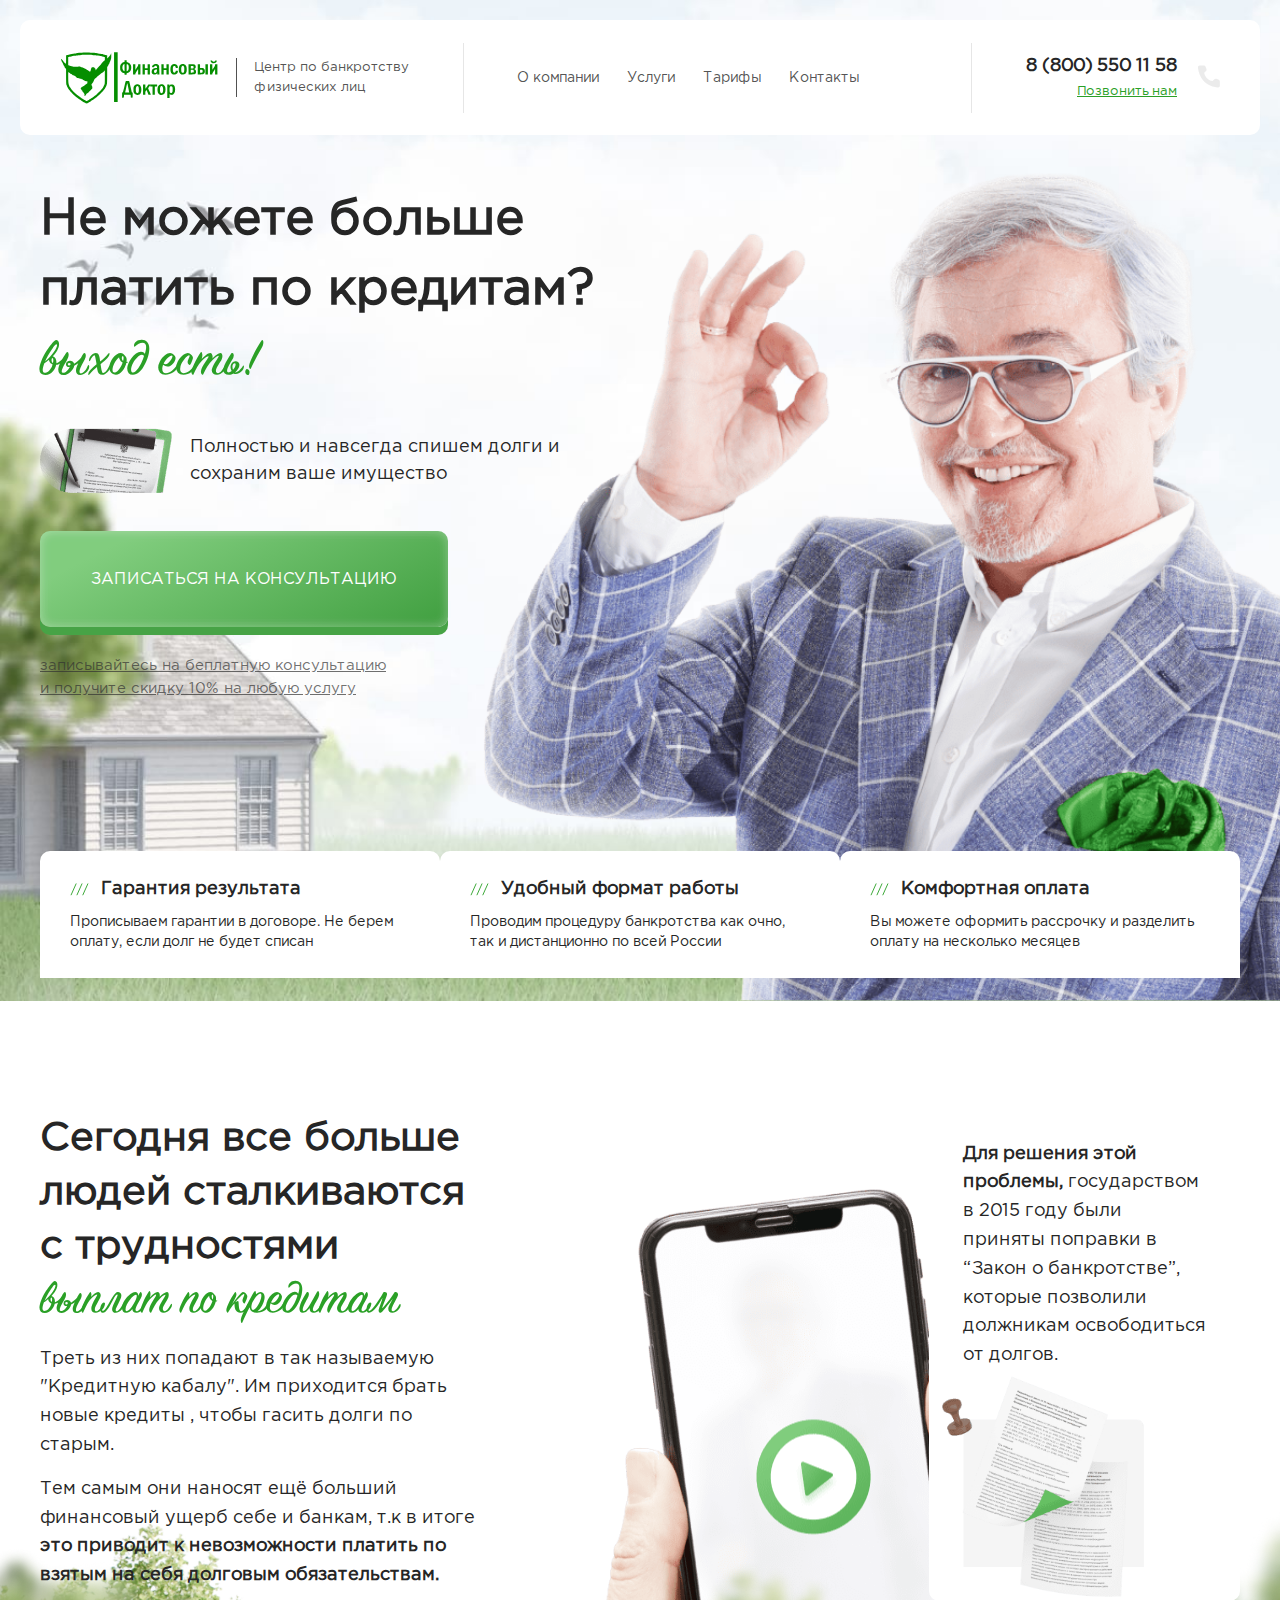
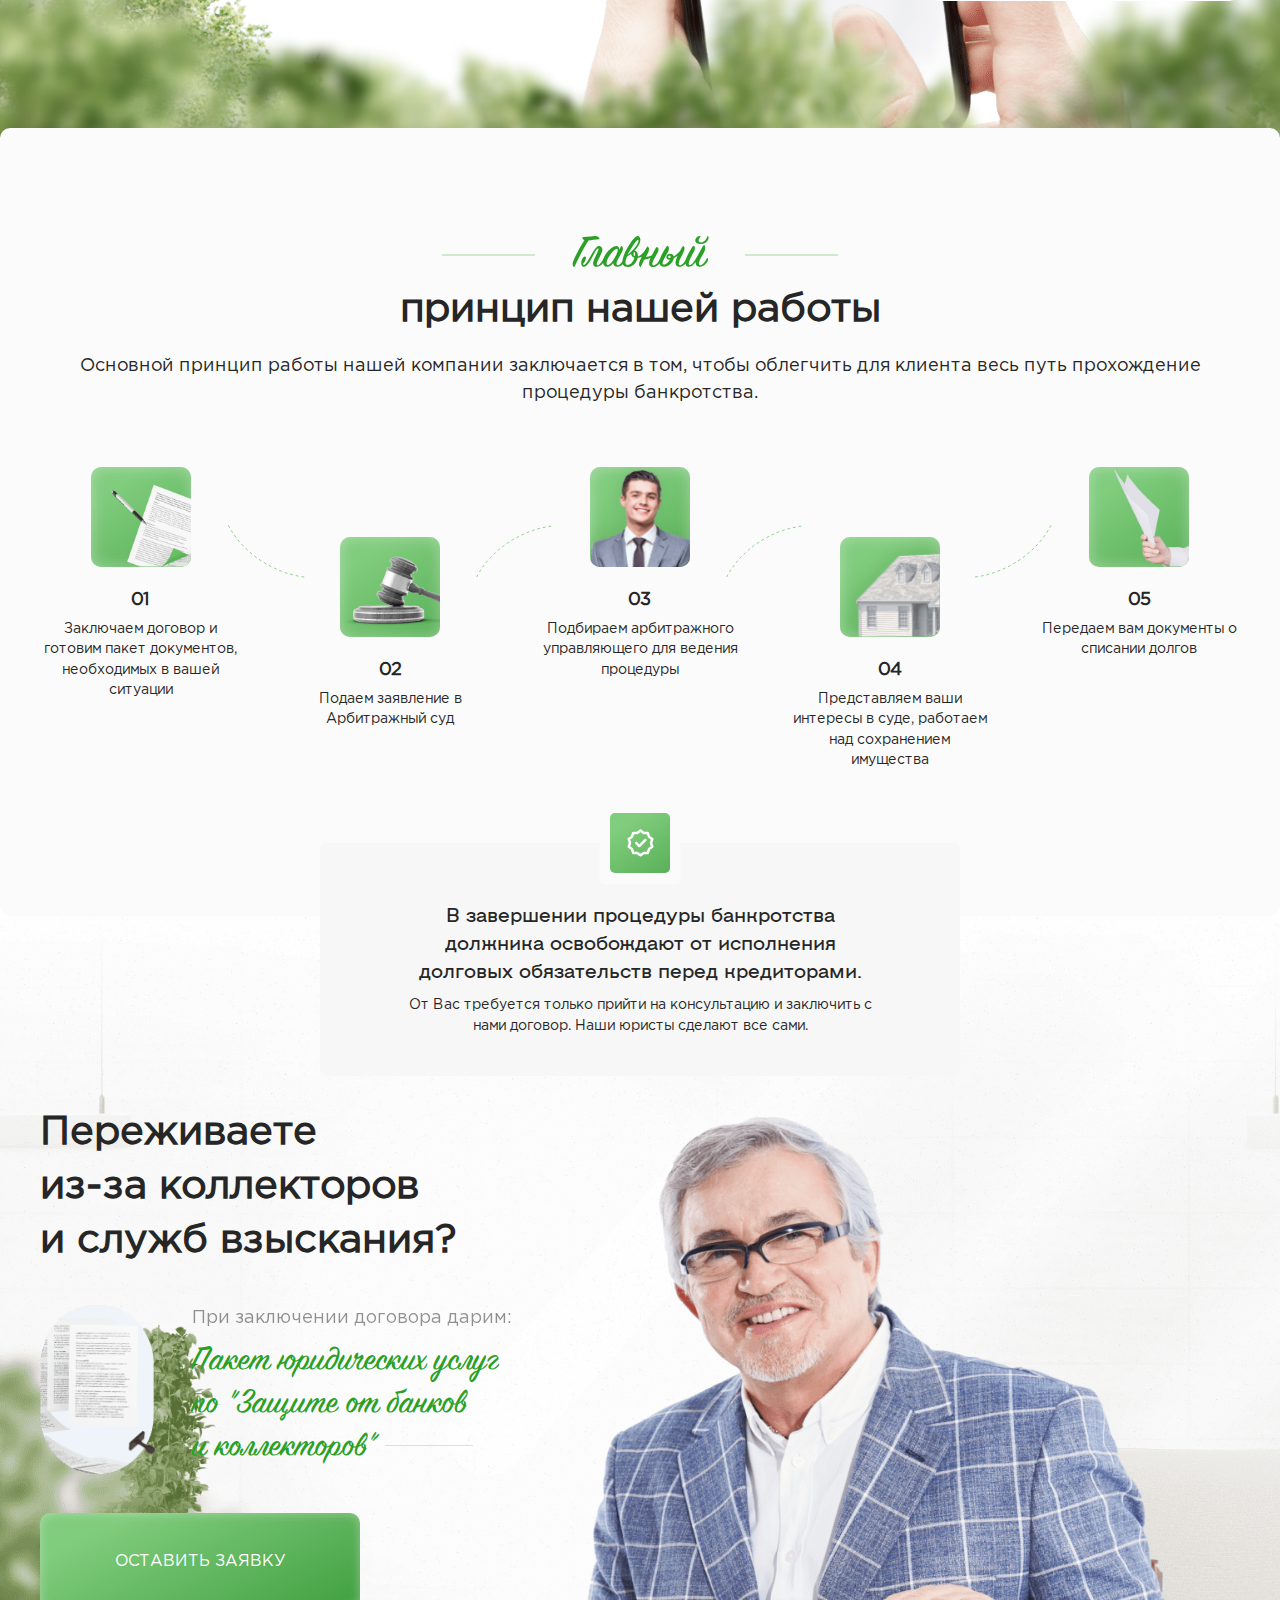
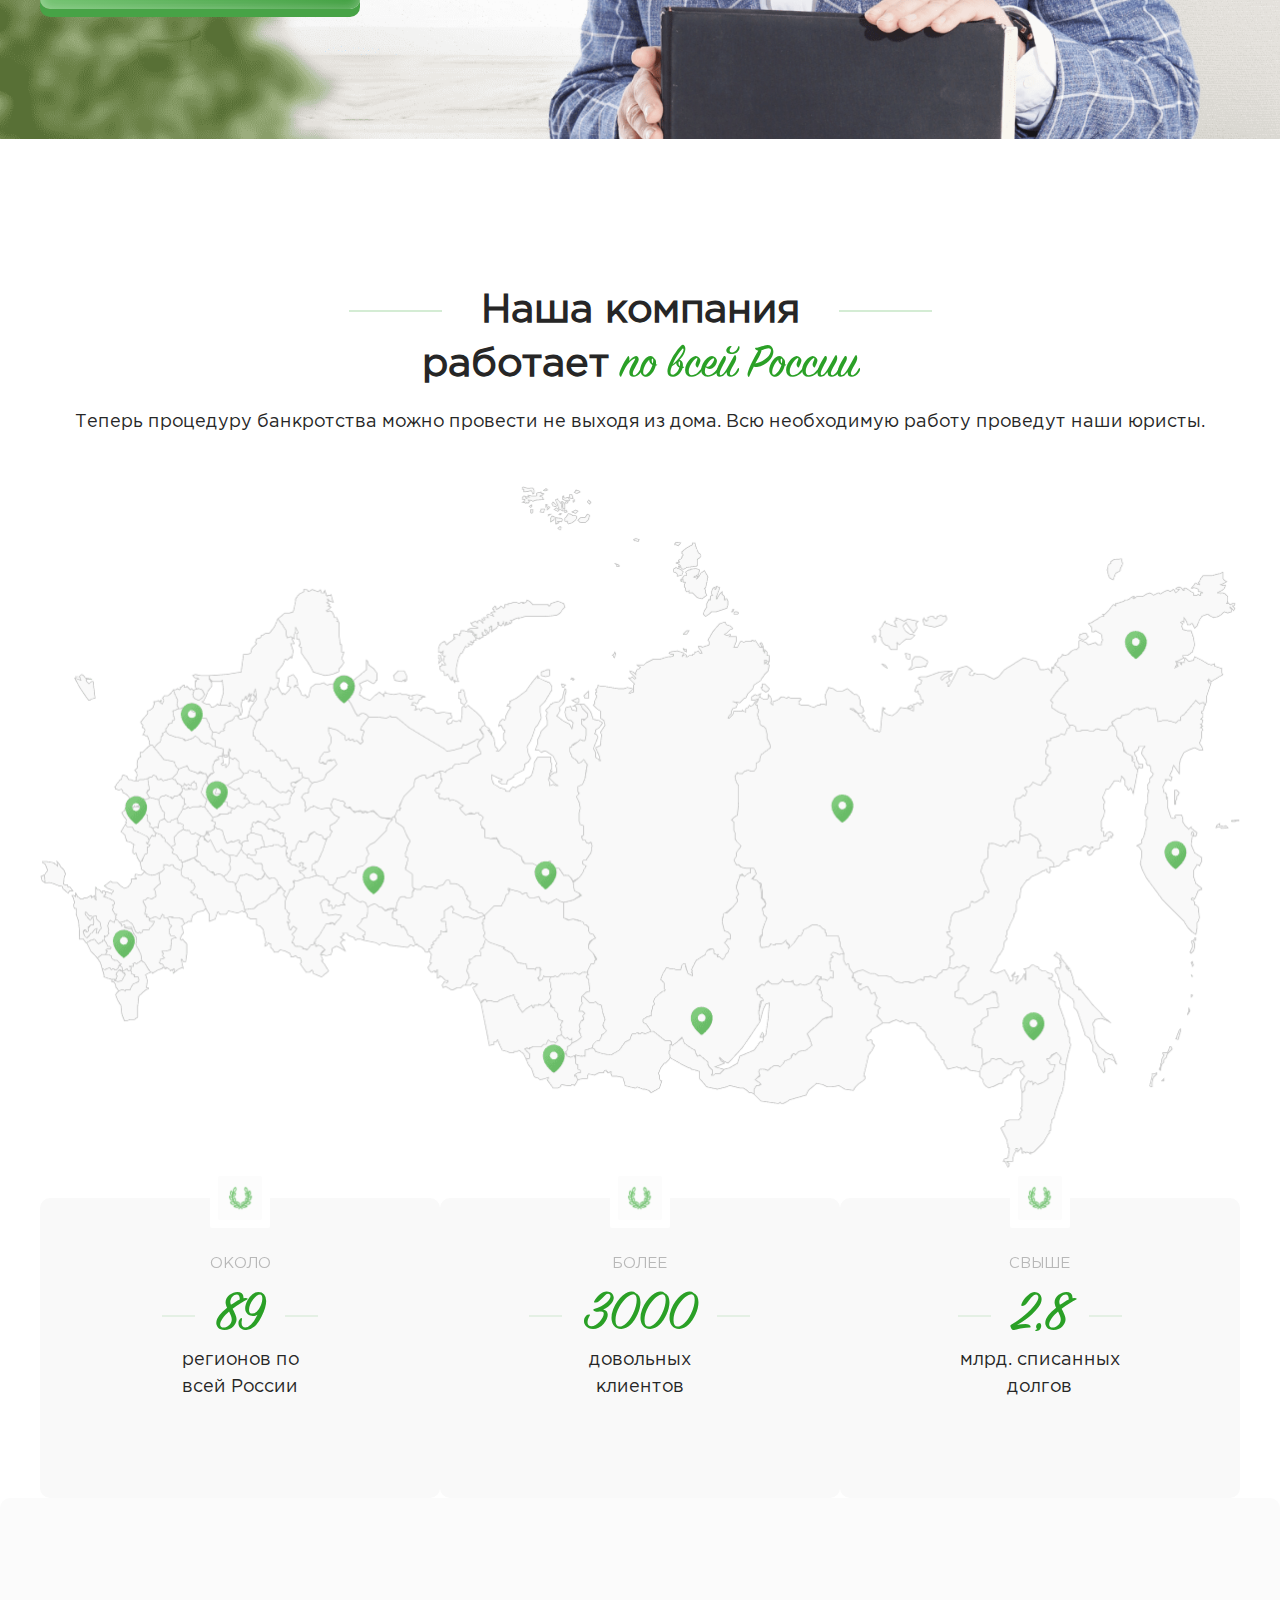
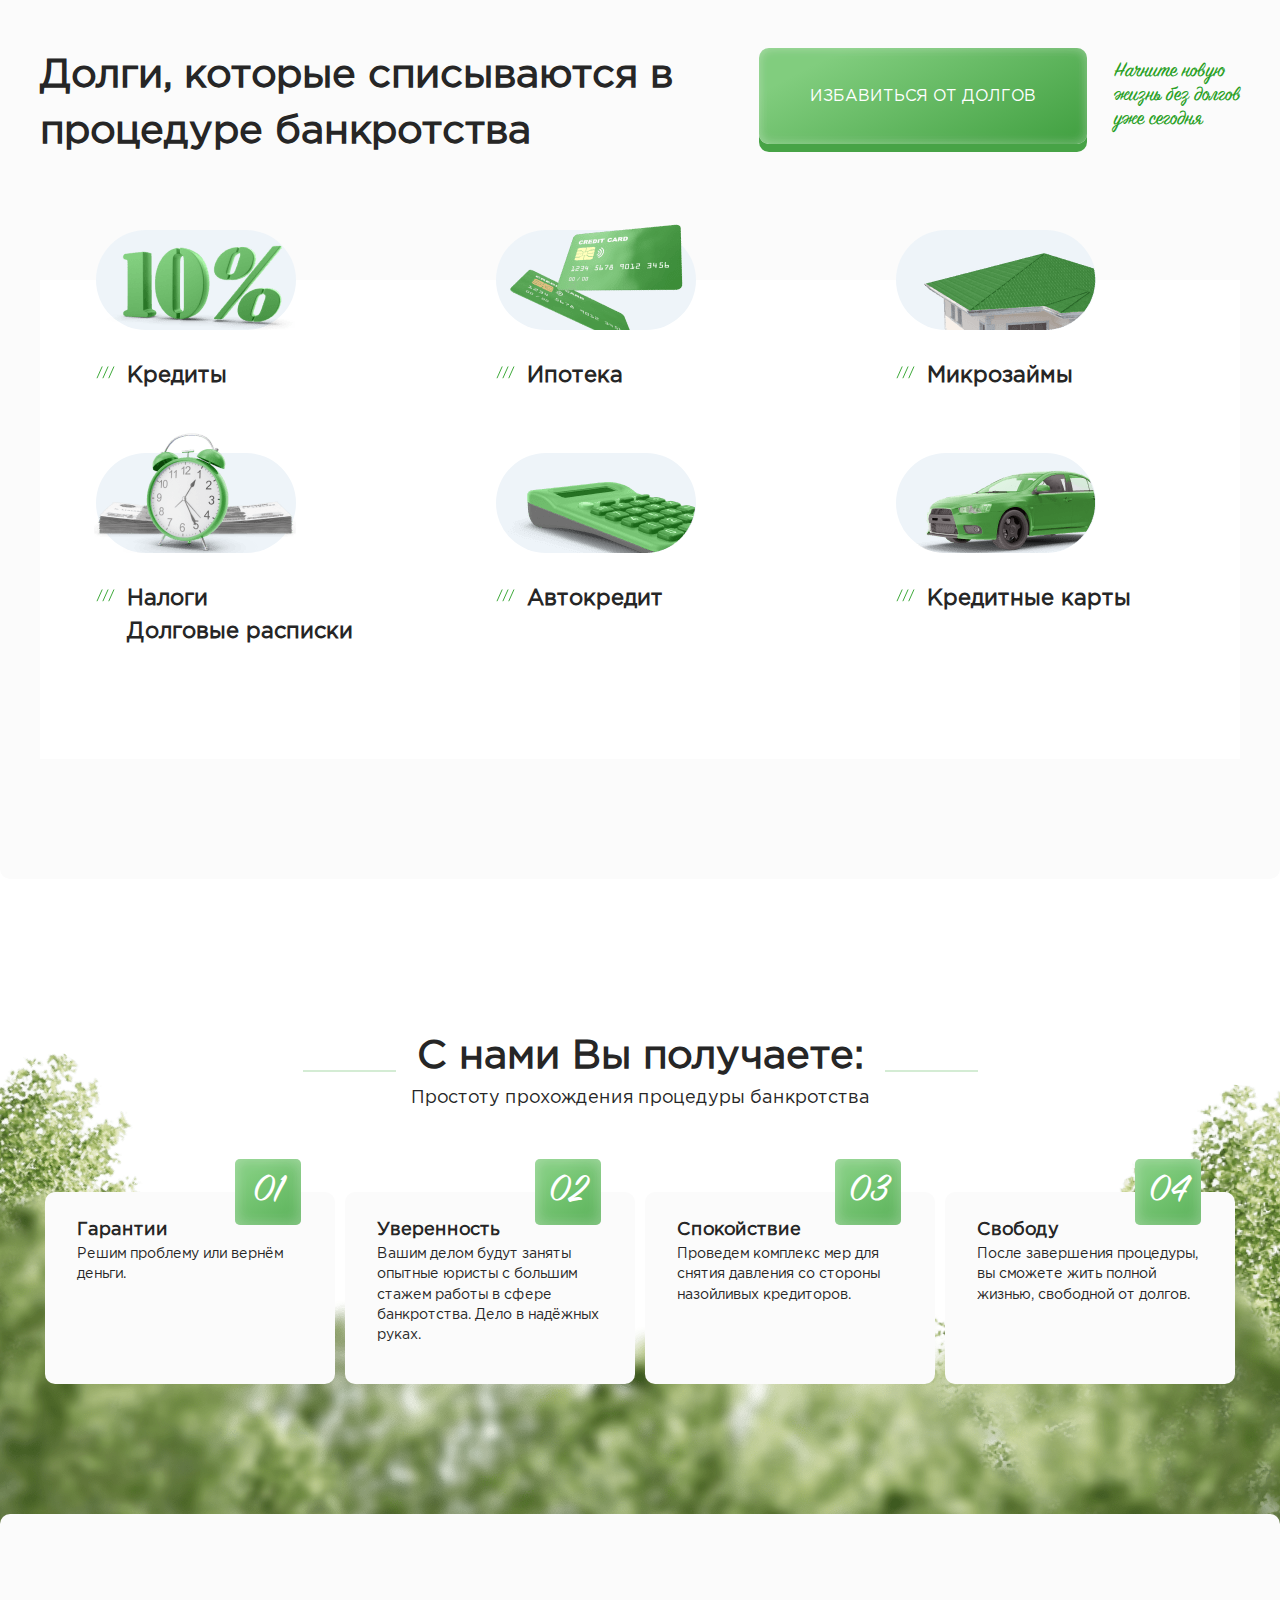
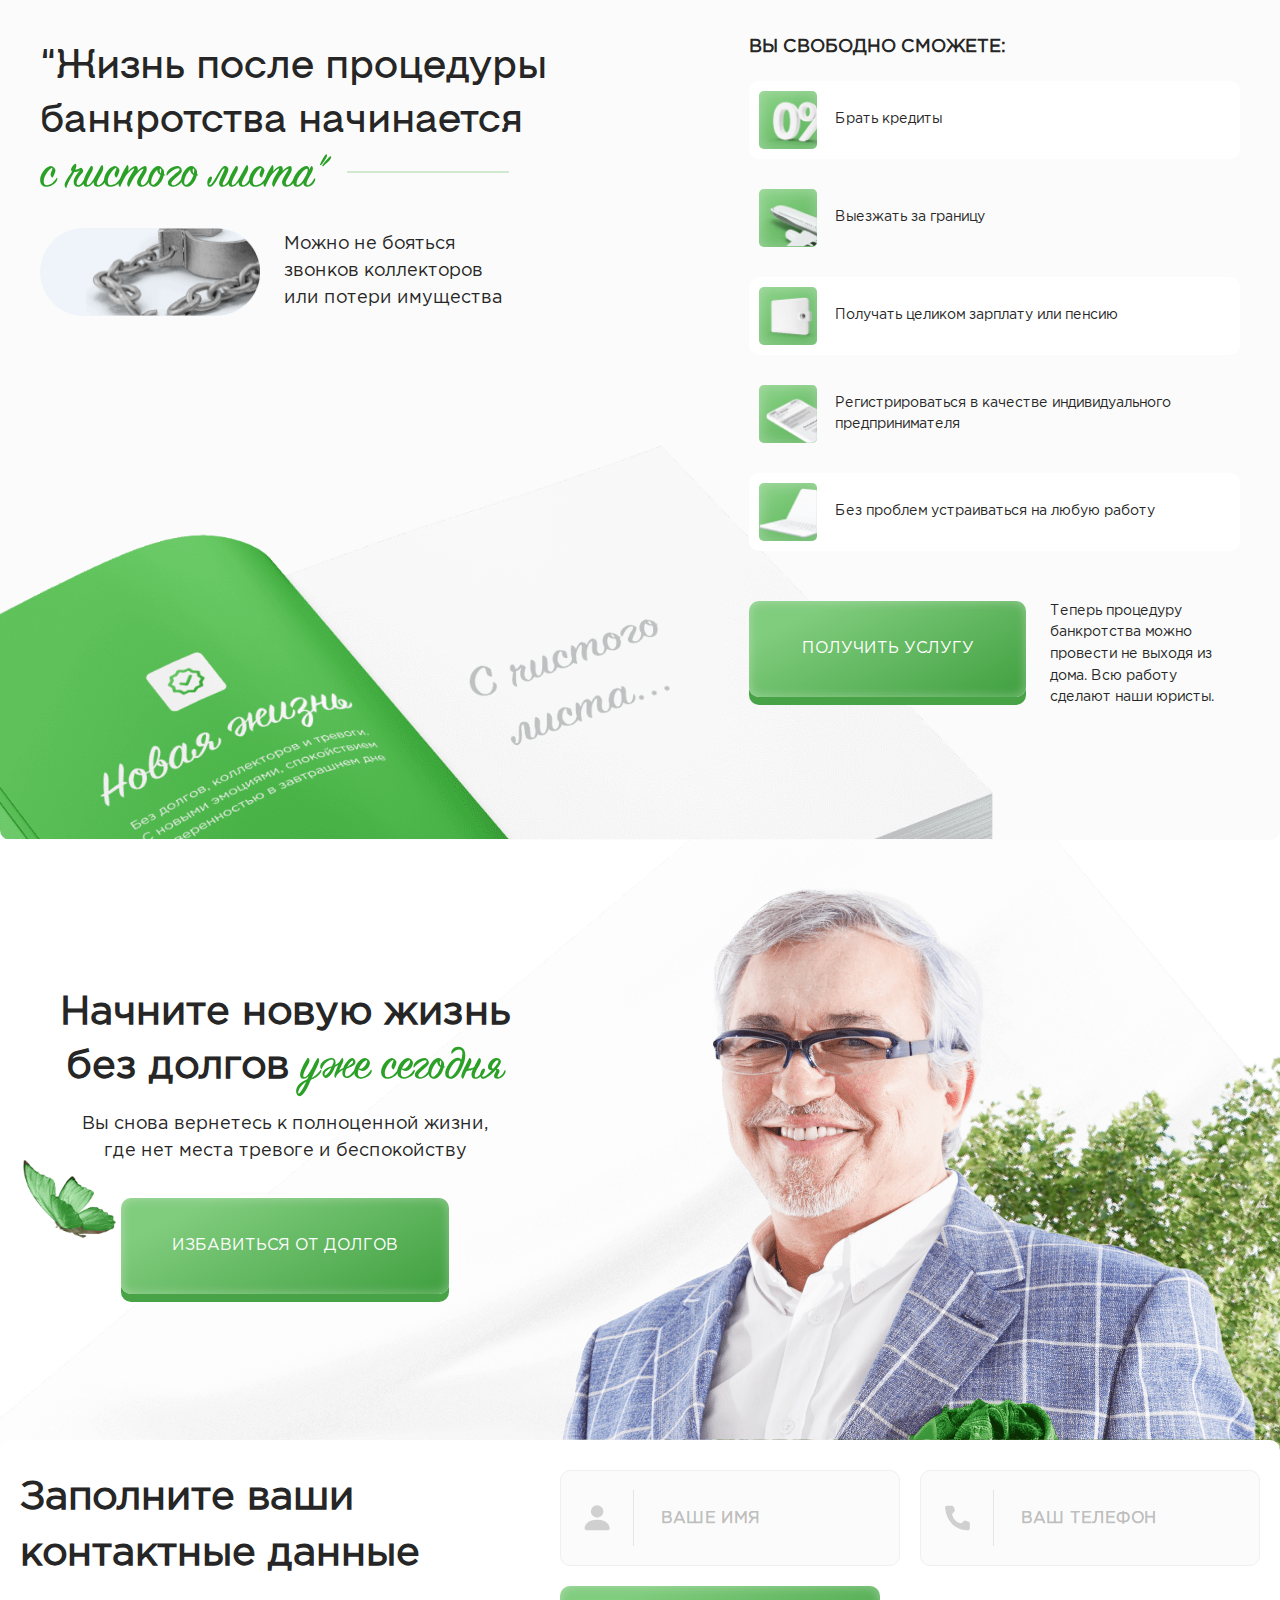
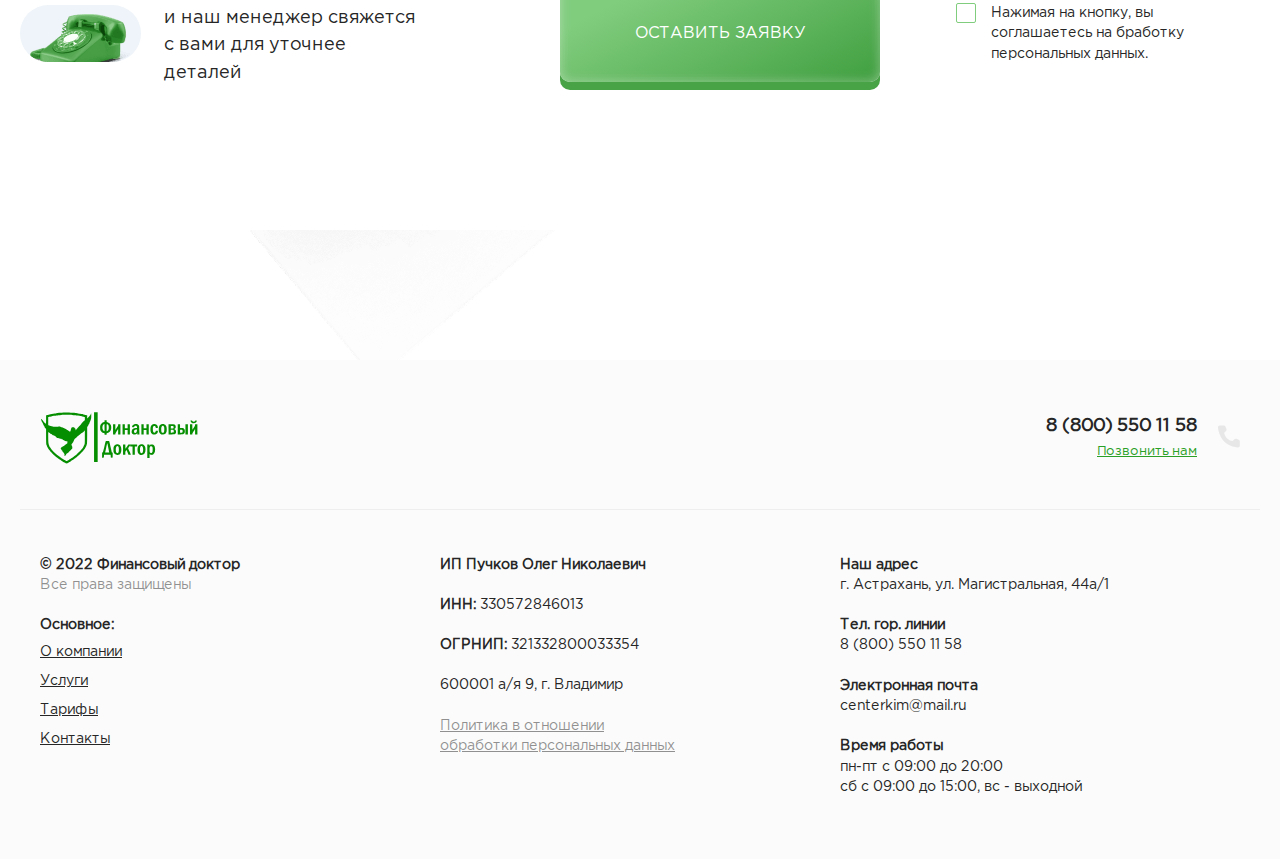
==== index.html @ 9d3b31e3 "update modal" ====
<!doctype html>
<html lang="ru">

<head>
    <meta charset="UTF-8">
    <meta name="viewport" content="width=device-width, user-scalable=no, initial-scale=1.0, maximum-scale=1.0, minimum-scale=1.0">
    <meta http-equiv="X-UA-Compatible" content="ie=edge">
    <link rel="stylesheet" href="css/style.css?_v=20221016001841">
    <link rel="stylesheet" href="css/fancybox.css?_v=20221016001841">
    <title>Главная</title>

</head>

<body>


    <div class="wrapper">
        <header class="header">
            <div class="header__container container">
                <a href="/" class="header__logo logo">
                    <img src="images/logo.svg" alt="">
                </a>
                <p class="header__label">Центр по банкротству
                    <br>физических лиц
                </p>
                <div class="header__menu menu">
                    <div class="menu__content">
                        <nav class="menu__body">
                            <ul class="menu__list">
                                <li class="menu__item">
                                    <a href="" class="menu__link">О компании</a>
                                </li>
                                <li class="menu__item">
                                    <a href="" class="menu__link">Услуги</a>
                                </li>
                                <li class="menu__item">
                                    <a href="" class="menu__link">Тарифы</a>
                                </li>
                                <li class="menu__item">
                                    <a href="" class="menu__link">Контакты</a>
                                </li>
                            </ul>
                        </nav>
                    </div>
                </div>
                <div class="header__phone phone" data-da=".menu__content,725.98,last">
                    <div class="phone__content">
                        <a href="tel:88005501158" class="phone__item">8 (800) 550 11 58</a>
                        <a href="" class="phone__callback">Позвонить нам</a>
                    </div>
                    <div class="phone__icon">
                        <svg>
                            <use xlink:href="images/icons/icons.svg#phone"></use>
                        </svg>
                    </div>
                </div>
                <button type="button" class="icon-menu">
                    <span></span>
                    <span></span>
                    <span></span>
                </button>
            </div>
        </header>

        <main class="page">
            <div class="main-block">
                <div class="main-block__body">
                    <div class="main-block__container container">
                        <div class="main-block__content">
                            <h1 class="main-block__title">Не можете больше платить по кредитам? <span>выход есть!</span>
                            </h1>
                            <div class="main-block__save save-main-block">
                                <div class="save-main-block__image">
                                    <img src="images/intro/save.png" alt="">
                                </div>
                                <p class="save-main-block__text">Полностью и навсегда спишем долги и сохраним ваше имущество</p>
                            </div>
                            <div data-da=".main-block,725.98,last" class="main-block__bottom">
                                <a href="" class="main-block__button button open-modal" data-modal="personal-data">Записаться на консультацию</a>
                                <p class="main-block__label">записывайтесь на беплатную консультацию
                                    <br>и получите скидку 10% на любую услугу
                                </p>
                            </div>

                        </div>
                        <div class="main-block__image">
                            <img src="images/intro/man.png" alt="">
                        </div>

                    </div>
                </div>

            </div>
            <section class="advantages">
                <div class="advantages__container container">
                    <div class="advantages__row">
                        <div class="advantages__column">
                            <div class="advantages__item">
                                <h2 class="advantages__title">Гарантия результата</h2>
                                <p class="advantages__text text">Прописываем гарантии в договоре. Не берем оплату, если долг не будет списан</p>
                            </div>
                        </div>
                        <div class="advantages__column">
                            <div class="advantages__item">
                                <h2 class="advantages__title">Удобный формат работы</h2>
                                <p class="advantages__text text">Проводим процедуру банкротства как очно, так и дистанционно по всей России</p>
                            </div>
                        </div>
                        <div class="advantages__column">
                            <div class="advantages__item">
                                <h2 class="advantages__title">Комфортная оплата</h2>
                                <p class="advantages__text text">Вы можете оформить рассрочку и разделить оплату на несколько месяцев</p>
                            </div>
                        </div>
                    </div>
                </div>

            </section>
            <section class="problem">
                <div class="problem__container container">
                    <div class="problem__content">
                        <div class="problem__top top-block">
                            <h2 class="top-block__title">Сегодня все больше людей сталкиваются с трудностями
                                <br>
                                <b>выплат по кредитам</b>
                            </h2>
                        </div>
                        <div class="problem__text">
                            <p>Треть из них попадают в так называемую "Кредитную кабалу". Им приходится брать новые кредиты , чтобы гасить долги по старым.</p>
                            <p>Тем самым они наносят ещё больший финансовый ущерб себе и банкам, т.к в итоге <b>это приводит к невозможности платить по взятым на себя долговым обязательствам.</b>
                            </p>
                        </div>
                    </div>
                    <div class="problem__phone">
                        <div class="problem__play">

                            <a data-fancybox data-width="640" data-height="360" href="https://www.youtube.com/watch?v=acYd_y4OcdU" data-type="iframe" data-preload="false">
                                <span></span>
                            </a>
                        </div>
                    </div>
                    <div class="problem__block block-problem">
                        <p class="block-problem__text">
                            <b>Для решения этой проблемы,</b> государством в 2015 году были приняты поправки в “Закон о банкротстве”, которые позволили должникам освободиться от долгов.
                        </p>
                        <div class="block-problem__image">
                            <img src="images/problem/paper.png" alt="">
                        </div>
                    </div>
                </div>
            </section>
            <section class="steps">
                <div class="steps__container container">
                    <div class="steps__body container">
                        <div class="steps__top top-block">
                            <h2 class="top-block__title">
                                <span>
                                    <b>Главный</b>
                                </span>
                                <br>принцип нашей работы
                            </h2>
                            <p class="top-block__description">Основной принцип работы нашей компании заключается в том, чтобы облегчить для клиента весь путь прохождение процедуры банкротства.</p>
                        </div>
                        <div class="steps__items">
                            <div class="steps__item item-steps">
                                <div class="item-steps__icon">
                                    <img src="images/steps/01.png" alt="">
                                </div>
                                <div class="item-steps__number">01</div>
                                <p class="item-steps__text text">Заключаем договор и готовим пакет документов, необходимых в вашей ситуации</p>
                            </div>
                            <div class="steps__item item-steps">
                                <div class="item-steps__icon">
                                    <img src="images/steps/02.png" alt="">
                                </div>
                                <div class="item-steps__number">02</div>
                                <p class="item-steps__text text">Подаем заявление в Арбитражный суд</p>
                            </div>
                            <div class="steps__item item-steps">
                                <div class="item-steps__icon">
                                    <img src="images/steps/03.png" alt="">
                                </div>
                                <div class="item-steps__number">03</div>
                                <p class="item-steps__text text">Подбираем арбитражного управляющего для ведения процедуры</p>
                            </div>
                            <div class="steps__item item-steps">
                                <div class="item-steps__icon">
                                    <img src="images/steps/04.png" alt="">
                                </div>
                                <div class="item-steps__number">04</div>
                                <p class="item-steps__text text">Представляем ваши интересы в суде, работаем над сохранением имущества</p>
                            </div>
                            <div class="steps__item item-steps">
                                <div class="item-steps__icon">
                                    <img src="images/steps/05.png" alt="">
                                </div>
                                <div class="item-steps__number">05</div>
                                <p class="item-steps__text text">Передаем вам документы о списании долгов</p>
                            </div>
                        </div>
                        <div data-da=".steps,991.98,last" class="steps__bottom bottom-steps">
                            <span></span>
                            <div class="bottom-steps__icon stroke">
                                <svg>
                                    <use xlink:href="images/icons/icons.svg#tick"></use>
                                </svg>
                            </div>
                            <h3 class="bottom-steps__title">В завершении процедуры банкротства должника освобождают от исполнения долговых обязательств перед кредиторами.</h3>
                            <p class="bottom-steps__text">От Вас требуется только прийти на консультацию и заключить с нами договор. Наши юристы сделают все сами.</p>
                        </div>
                    </div>

                </div>
            </section>
            <section class="experiences">
                <div class="experiences__container container">
                    <div class="experiences__content">
                        <div class="experiences__top top-block">
                            <h2 class="top-block__title">Переживаете
                                <br>
                                из-за коллекторов
                                <br>
                                и служб взыскания?
                            </h2>
                        </div>
                        <div class="experiences__contract contract-experiences">
                            <div class="contract-experiences__image">
                                <img src="images/experiences/document.png" alt="">
                            </div>
                            <div class="contract-experiences__content">
                                <div class="contract-experiences__label">При заключении договора дарим:</div>
                                <p class="contract-experiences__text">Пакет юридических услуг
                                    <br>по "Защите от банков
                                    <br>и коллекторов”
                                </p>
                            </div>
                        </div>
                        <a href="" class="experiences__button open-modal button" data-modal="personal-data">Оставить заявку</a>
                    </div>
                    <div class="experiences__image">
                        <img src="images/experiences/man.png" alt="">
                    </div>
                </div>
            </section>
            <section class="location">
                <div class="location__image location__image_first">
                    <img src="images/location/paper-and-pen.png" alt="">
                </div>
                <div class="location__image location__image_second">
                    <img src="images/location/plant.png" alt="">
                </div>
                <div class="location__container container">
                    <div class="location__top top-block">
                        <h2 class="top-block__title">
                            <span>Наша компания</span>
                            <br>работает <b>по всей России</b>
                        </h2>
                        <p class="top-block__description">Теперь процедуру банкротства можно провести не выходя из дома. Всю необходимую работу проведут наши юристы.</p>
                    </div>
                    <div class="location__map">
                        <img src="images/location/map.png" alt="">
                    </div>
                    <div class="location__items">
                        <div class="location__item item-location">
                            <div class="item-location__icon stroke">
                                <img src="images/icons/wreath.svg" alt="">
                            </div>
                            <div class="item-location__label">Около</div>
                            <div class="item-location__number">89</div>
                            <p class="item-location__text">регионов по
                                <br>всей России
                            </p>
                        </div>
                        <div class="location__item item-location">
                            <div class="item-location__icon stroke">
                                <img src="images/icons/wreath.svg" alt="">
                            </div>
                            <div class="item-location__label">Более</div>
                            <div class="item-location__number">3000</div>
                            <p class="item-location__text">довольных
                                <br>клиентов
                            </p>
                        </div>
                        <div class="location__item item-location">
                            <div class="item-location__icon stroke">
                                <img src="images/icons/wreath.svg" alt="">
                            </div>
                            <div class="item-location__label">Свыше</div>
                            <div class="item-location__number">2,8</div>
                            <p class="item-location__text">млрд. списанных
                                <br>долгов
                            </p>
                        </div>
                    </div>
                </div>
            </section>
            <section class="debts">
                <div class="debts__container container">
                    <div class="debts__body">
                        <div class="debts__top">
                            <h2 class="debts__title title">Долги, которые списываются в процедуре банкротства</h2>
                            <div class="debts__action">
                                <a href="" class="debts__button button open-modal" data-modal="personal-data">Избавиться от долгов</a>
                                <div class="debts__label">Начните новую
                                    <br>жизнь без долгов
                                    <br>уже сегодня
                                </div>
                            </div>
                        </div>
                        <div class="debts__row">
                            <div class="debts__column">
                                <div class="debts__item item-debts">
                                    <div class="item-debts__body">
                                        <div class="item-debts__image">
                                            <img src="images/debts/01.png" alt="">
                                        </div>
                                        <div class="item-debts__text">Кредиты</div>
                                    </div>
                                </div>
                                <div class="debts__item item-debts">
                                    <div class="item-debts__body">
                                        <div class="item-debts__image">
                                            <img src="images/debts/04.png" alt="">
                                        </div>
                                        <div class="item-debts__text">Налоги
                                            <br>Долговые расписки
                                        </div>
                                    </div>

                                </div>
                            </div>
                            <div class="debts__column">
                                <div class="debts__item item-debts">
                                    <div class="item-debts__body">
                                        <div class="item-debts__image">
                                            <img src="images/debts/02.png" alt="">
                                        </div>
                                        <div class="item-debts__text">Ипотека</div>
                                    </div>
                                </div>
                                <div class="debts__item debts__item_big item-debts">
                                    <div class="item-debts__body">
                                        <div class="item-debts__image">
                                            <img src="images/debts/06.png" alt="">
                                        </div>
                                        <div class="item-debts__text">Автокредит</div>
                                    </div>

                                </div>
                            </div>
                            <div class="debts__column">
                                <div class="debts__item item-debts">
                                    <div class="item-debts__body">
                                        <div class="item-debts__image">
                                            <img src="images/debts/03.png" alt="">
                                        </div>
                                        <div class="item-debts__text">Микрозаймы</div>
                                    </div>

                                </div>

                                <div class="debts__item debts__item_big item-debts">
                                    <div class="item-debts__body">
                                        <div class="item-debts__image">
                                            <img src="images/debts/05.png" alt="">
                                        </div>
                                        <div class="item-debts__text">Кредитные карты</div>
                                    </div>

                                </div>
                            </div>
                        </div>
                    </div>

                </div>
            </section>
            <section class="results">
                <div class="results__container container">
                    <div class="results__top">
                        <h2 class="results__title title">С нами Вы получаете:</h2>
                        <p class="results__description">Простоту прохождения процедуры банкротства</p>
                    </div>
                    <div class="results__items">
                        <div class="results__item item-results">
                            <div class="item-results__body">
                                <div class="item-results__number">01</div>
                                <h3 class="item-results__title">Гарантии</h3>
                                <p class="item-results__text text">Решим проблему или вернём деньги.</p>
                            </div>
                        </div>
                        <div class="results__item item-results">
                            <div class="item-results__body">
                                <div class="item-results__number">02</div>
                                <h3 class="item-results__title">Уверенность</h3>
                                <p class="item-results__text text">Вашим делом будут заняты опытные юристы с большим стажем работы в сфере банкротства. Дело в надёжных руках.</p>
                            </div>
                        </div>
                        <div class="results__item item-results">
                            <div class="item-results__body">
                                <div class="item-results__number">03</div>
                                <h3 class="item-results__title">Спокойствие</h3>
                                <p class="item-results__text text">Проведем комплекс мер для снятия давления со стороны назойливых кредиторов.</p>
                            </div>
                        </div>
                        <div class="results__item item-results">
                            <div class="item-results__body">
                                <div class="item-results__number">04</div>
                                <h3 class="item-results__title">Свободу</h3>
                                <p class="item-results__text text">После завершения процедуры, вы сможете жить полной жизнью, свободной от долгов.</p>
                            </div>
                        </div>
                    </div>
                </div>
            </section>
            <section class="new-life">
                <div class="new-life__body">
                    <div class="new-life__container container">
                        <div class="new-life__block block-new-life">
                            <div class="block-new-life__top">
                                <h2 class="top-block__title top-block__title_left">“Жизнь после процедуры банкротства начинается
                                    <br>
                                    <span>
                                        <b>с чистого листа”</b>
                                    </span>
                                </h2>
                            </div>
                            <div class="block-new-life__bottom">
                                <div class="block-new-life__image">
                                    <img src="images/new-life/handcuffs.png" alt="">
                                </div>
                                <p class="block-new-life__text">Можно не бояться звонков коллекторов или потери имущества</p>
                            </div>
                        </div>
                        <div class="new-life__abilities abilities-new-life">
                            <div class="abilities-new-life__title">Вы свободно сможете:</div>
                            <div class="abilities-new-life__items">
                                <div class="abilities-new-life__item">
                                    <div class="abilities-new-life__icon">
                                        <img src="images/new-life/01.png" alt="">
                                    </div>
                                    <p class="abilities-new-life__text text">Брать кредиты</p>
                                </div>
                                <div class="abilities-new-life__item">
                                    <div class="abilities-new-life__icon">
                                        <img src="images/new-life/02.png" alt="">
                                    </div>
                                    <p class="abilities-new-life__text text">Выезжать за границу</p>
                                </div>
                                <div class="abilities-new-life__item">
                                    <div class="abilities-new-life__icon">
                                        <img src="images/new-life/03.png" alt="">
                                    </div>
                                    <p class="abilities-new-life__text text">Получать целиком зарплату или пенсию</p>
                                </div>
                                <div class="abilities-new-life__item">
                                    <div class="abilities-new-life__icon">
                                        <img src="images/new-life/04.png" alt="">
                                    </div>
                                    <p class="abilities-new-life__text text">Регистрироваться в качестве индивидуального предпринимателя</p>
                                </div>
                                <div class="abilities-new-life__item">
                                    <div class="abilities-new-life__icon">
                                        <img src="images/new-life/05.png" alt="">
                                    </div>
                                    <p class="abilities-new-life__text text">Без проблем устраиваться на любую работу</p>
                                </div>
                            </div>
                            <div class="abilities-new-life__bottom">
                                <a href="" class="abilities-new-life__button button open-modal" data-modal="personal-data">Получить услугу</a>
                                <p class="abilities-new-life__label text">Теперь процедуру банкротства можно провести не выходя из дома. Всю работу сделают наши юристы.</p>
                            </div>
                        </div>
                    </div>
                </div>

            </section>
            <section class="beginning">

                <div class="beginning__container container">
                    <div class="beginning__content">
                        <div class="beginning__top top-block">
                            <h2 class="top-block__title">Начните новую жизнь без долгов <b>уже сегодня</b>
                            </h2>
                            <p class="top-block__description">Вы снова вернетесь к полноценной жизни, где нет места тревоге и беспокойству</p>
                        </div>
                        <a href="" class="beginning__button button open-modal" data-modal="personal-data">Избавиться от долгов</a>
                    </div>


                    <div class="beginning__butterfly">
                        <img src="images/beginning/butterfly.png" alt="">
                    </div>
                    <div class="beginning__man">
                        <img src="images/beginning/man.png" alt="">
                    </div>
                    <div class="beginning__bush">
                        <img src="images/beginning/bush.png" alt="">
                    </div>
                </div>
            </section>
            <section class="contacts">
                <div class="contacts__container container">
                    <div class="contacts__body">
                        <div class="contacts__block block-contacts">
                            <h2 class="block-contacts__title">Заполните ваши контактные данные</h2>
                            <div class="block-contacts__bottom">
                                <div class="block-contacts__image">
                                    <img src="images/contacts/phone.png" alt="">
                                </div>
                                <p class="block-contacts__text">и наш менеджер свяжется с вами для уточнее деталей</p>
                            </div>
                        </div>
                        <form action="#" class="contacts__form form-contacts">
                            <div class="form-contacts__body">
                                <div class="form-contacts__input input">
                                    <div class="input__icon">
                                        <svg>
                                            <use xlink:href="images/icons/icons.svg#user"></use>
                                        </svg>
                                    </div>
                                    <input placeholder="Ваше имя" type="text">
                                </div>
                                <div class="form-contacts__input input">
                                    <div class="input__icon">
                                        <svg>
                                            <use xlink:href="images/icons/icons.svg#phone"></use>
                                        </svg>
                                    </div>
                                    <input placeholder="Ваш телефон" type="tel">
                                </div>
                            </div>
                            <div class="form-contacts__footer">
                                <a href="" class="form-contacts__button button open-modal" data-modal="personal-data">Оставить заявку</a>
                                <label class="form-contacts__checkbox checkbox">
                                    <input type="checkbox">
                                    <span>Нажимая на кнопку, вы соглашаетесь на бработку персональных данных.</span>
                                </label>

                            </div>
                        </form>
                    </div>
                </div>
            </section>
        </main>
        <div class="footer">
            <div class="footer__top top-footer">
                <div class="top-footer__container container">
                    <a href="" class="top-footer__logo logo">
                        <img src="images/logo.svg" alt="">
                    </a>
                    <div class="top-footer__phone phone">
                        <div class="phone__content">
                            <a href="tel:88005501158" class="phone__item">8 (800) 550 11 58</a>
                            <a href="" class="phone__callback">Позвонить нам</a>
                        </div>
                        <div class="phone__icon">
                            <svg>
                                <use xlink:href="images/icons/icons.svg#phone"></use>
                            </svg>
                        </div>
                    </div>
                </div>
            </div>
            <div class="footer__main main-footer">
                <div class="main-footer__container container">
                    <div class="main-footer__column">
                        <p class="main-footer__copy">
                            <span>© 2022 Финансовый доктор</span>
                            <br>
                            Все права защищены
                        </p>
                        <div class="main-footer__menu menu-footer">
                            <div class="menu-footer__label">Основное:</div>
                            <ul class="menu-footer__list">
                                <li class="menu-footer__item">
                                    <a href="" class="menu-footer__link">О компании</a>
                                </li>
                                <li class="menu-footer__item">
                                    <a href="" class="menu-footer__link">Услуги</a>
                                </li>
                                <li class="menu-footer__item">
                                    <a href="" class="menu-footer__link">Тарифы</a>
                                </li>
                                <li class="menu-footer__item">
                                    <a href="" class="menu-footer__link">Контакты</a>
                                </li>
                            </ul>
                        </div>
                    </div>
                    <div class="main-footer__column">
                        <div class="main-footer__info main-footer__info_column info-footer">
                            <div class="info-footer__item info-footer__item_visible">
                                <span>ИП Пучков Олег Николаевич</span>
                            </div>
                            <div class="info-footer__items">
                                <div class="info-footer__item info-footer__item_visible">
                                    <span>ИНН:</span> 330572846013
                                </div>
                                <div class="info-footer__item info-footer__item_visible">
                                    <span>ОГРНИП:</span> 321332800033354
                                </div>
                            </div>
                            <div class="info-footer__item info-footer__item_visible">600001 а/я 9, г. Владимир</div>
                            <a href="" class="info-footer__politics">Политика в отношении
                                <br>обработки персональных данных
                            </a>
                        </div>
                    </div>
                    <div class="main-footer__column">
                        <div class="main-footer__info info-footer">
                            <div class="info-footer__column">
                                <div class="info-footer__item">
                                    <span>Наш адрес</span>
                                    <br>
                                    г. Астрахань, ул. Магистральная, 44а/1
                                </div>
                                <div class="info-footer__item">
                                    <span>Тел. гор. линии</span>
                                    <br>
                                    8 (800) 550 11 58
                                </div>
                            </div>

                            <div class="info-footer__column">
                                <div class="info-footer__item">
                                    <span>Электронная почта</span>
                                    <br>
                                    centerkim@mail.ru
                                </div>
                                <div class="info-footer__item">
                                    <span>Время работы</span>
                                    <br>
                                    пн-пт с 09:00 до 20:00
                                    <br>
                                    сб с 09:00 до 15:00, вс - выходной
                                </div>
                            </div>


                        </div>
                    </div>
                </div>

            </div>
        </div>

    </div>
    <script src="js/fancybox.umd.js?_v=20221016001841"></script>
    <div class="overlay">
        <div class="modal" data-modal="personal-data">
            <div class="modal__close modal-close">
                <span></span>
            </div>
            <div class="modal__content">
                <h4 class="modal__title title title">Заполните ваши персональные
                    <br>контактные данные
                </h4>
                <div class="modal__phone phone-modal">
                    <div class="phone-modal__image">
                        <img src="images/popup/phone.png" alt="">
                    </div>
                    <p class="phone-modal__text">и наш менеджер свяжется с вами для уточнения деталей</p>
                </div>
                <form action="#" class="modal__form form-modal">
                    <div class="form-modal__input input">
                        <div class="input__icon">
                            <svg>
                                <use xlink:href="images/icons/icons.svg#user"></use>
                            </svg>
                        </div>
                        <input placeholder="Ваше имя" type="text">
                    </div>
                    <div class="form-modal__input input">
                        <div class="input__icon">
                            <svg>
                                <use xlink:href="images/icons/icons.svg#phone"></use>
                            </svg>
                        </div>
                        <input placeholder="Ваш телефон" type="tel">
                    </div>
                    <button type="submit" class="form-modal__button button">Оставить заявку</button>
                    <label class="form-modal__checkbox checkbox">
                        <input type="checkbox">
                        <span>Нажимая на кнопку, вы соглашаетесь на бработку персональных данных.</span>
                    </label>

                </form>
            </div>
        </div>
    </div>
    <script src="js/script.js?_v=20221016001841"></script>
</body>

</html>
---- css/style.css ----
body {
  font-size: 16px;
  color: #262626;
  font-family: "Gotham Pro";
  background: #fff;
}

body.lock {
  overflow: hidden;
}

.wrapper {
  display: -webkit-box;
  display: -ms-flexbox;
  display: flex;
  -webkit-box-orient: vertical;
  -webkit-box-direction: normal;
  -ms-flex-direction: column;
  flex-direction: column;
  min-height: 100%;
}

.stroke svg {
  fill: none !important;
}

.container {
  max-width: 1240px;
  margin: 0 auto;
  padding-left: 20px;
  padding-right: 20px;
}

.header,
.footer {
  -webkit-box-flex: 0;
  -ms-flex: 0 0 auto;
  flex: 0 0 auto;
}

.page {
  -webkit-box-flex: 1;
  -ms-flex: 1 1 auto;
  flex: 1 1 auto;
  overflow: hidden;
}

*::-moz-selection {
  background: #2AA026;
  color: #fff;
}

*::selection {
  background: #2AA026;
  color: #fff;
}

img {
  pointer-events: none;
}

.fancybox__content :focus:not(.carousel__button.is-close) {
  outline: none !important;
}

@font-face {
  font-family: "Copyright House Industries";
  src: local("CopyrightHouseIndustries"), url("../fonts/CopyrightHouseIndustries.woff2") format("woff2"), url("../fonts/CopyrightHouseIndustries.woff") format("woff");
  font-weight: 400;
  font-style: normal;
  font-display: swap;
}

@font-face {
  font-family: "Gotham Pro";
  src: local("GothamPro-Bold"), url("../fonts/GothamPro-Bold.woff2") format("woff2"), url("../fonts/GothamPro-Bold.woff") format("woff");
  font-weight: 400;
  font-style: normal;
  font-display: swap;
}

@font-face {
  font-family: "Gotham Pro";
  src: local("GothamPro-Medium"), url("../fonts/GothamPro-Medium.woff2") format("woff2"), url("../fonts/GothamPro-Medium.woff") format("woff");
  font-weight: 400;
  font-style: normal;
  font-display: swap;
}

@font-face {
  font-family: "Gotham Pro";
  src: local("GothamPro-Regular"), url("../fonts/GothamPro-Regular.woff2") format("woff2"), url("../fonts/GothamPro-Regular.woff") format("woff");
  font-weight: 400;
  font-style: normal;
  font-display: swap;
}

@font-face {
  font-family: "NAMU";
  src: local("NAMU-1850"), url("../fonts/NAMU-1850.woff2") format("woff2"), url("../fonts/NAMU-1850.woff") format("woff");
  font-weight: 400;
  font-style: normal;
  font-display: swap;
}

* {
  padding: 0;
  margin: 0;
  border: 0;
}

*,
*:before,
*:after {
  -webkit-box-sizing: border-box;
  box-sizing: border-box;
}

:focus,
:active {
  outline: none;
}

a:focus,
a:active {
  outline: none;
}

nav,
footer,
header,
aside {
  display: block;
}

html,
body {
  height: 100%;
  width: 100%;
  font-size: 100%;
  line-height: 1;
  font-size: 14px;
  -ms-text-size-adjust: 100%;
  -moz-text-size-adjust: 100%;
  -webkit-text-size-adjust: 100%;
}

input,
button,
textarea {
  font-family: inherit;
}

input::-ms-clear {
  display: none;
}

button {
  cursor: pointer;
  background: none;
}

button::-moz-focus-inner {
  padding: 0;
  border: 0;
}

a,
a:visited {
  text-decoration: none;
}

a:hover {
  text-decoration: none;
}

ul li {
  list-style: none;
}

img {
  vertical-align: top;
}

h1,
h2,
h3,
h4,
h5,
h6 {
  font-size: inherit;
  font-weight: 400;
}

a {
  color: inherit;
}

.button {
  display: -webkit-inline-box;
  display: -ms-inline-flexbox;
  display: inline-flex;
  -webkit-box-align: center;
  -ms-flex-align: center;
  align-items: center;
  -webkit-box-pack: center;
  -ms-flex-pack: center;
  justify-content: center;
  text-align: center;
  background: linear-gradient(152.78deg, #81CD7E 16.98%, #3A9B3A 107.2%);
  -webkit-box-shadow: inset 0px -2.87572px 10.7839px rgba(255, 255, 255, 0.1), inset 2.87572px 0px 10.7839px rgba(255, 255, 255, 0.1), inset -2.87572px 0px 10.7839px rgba(255, 255, 255, 0.1), inset 0px 2.87572px 10.7839px rgba(255, 255, 255, 0.1), 0 8px 0 #47A346;
  box-shadow: inset 0px -2.87572px 10.7839px rgba(255, 255, 255, 0.1), inset 2.87572px 0px 10.7839px rgba(255, 255, 255, 0.1), inset -2.87572px 0px 10.7839px rgba(255, 255, 255, 0.1), inset 0px 2.87572px 10.7839px rgba(255, 255, 255, 0.1), 0 8px 0 #47A346;
  text-transform: uppercase;
  min-height: 96px;
  position: relative;
  border-radius: 10px;
  padding: 0 51px;
  font-size: 16px;
  line-height: 15px;
  color: #FFFFFF;
  -webkit-transition: all 0.3s ease 0s;
  transition: all 0.3s ease 0s;
}

.button_big {
  padding: 0 50px;
}

.button_small {
  min-height: 70px;
}

.text {
  line-height: 145%;
}

.text p {
  line-height: 145%;
}

.text b {
  font-weight: 700;
}

.title {
  font-size: 40px;
  line-height: 140%;
  font-weight: 700;
}

.medium-title {
  font-family: "NAMU";
  font-size: 30px;
  line-height: 150%;
  color: #000000;
}

.top-block {
  text-align: center;
}

.top-block__title {
  display: inline-block;
  line-height: 135%;
  font-weight: 700;
  font-size: 40px;
  margin-bottom: 16px;
}

.top-block__title b {
  font-weight: 400;
  font-size: 50px;
  font-family: "Copyright House Industries";
  color: #2AA026;
}

.top-block__title span {
  position: relative;
  display: inline-block;
}

.top-block__title span::before,
.top-block__title span::after {
  content: "";
  width: 93px;
  height: 2px;
  position: absolute;
  top: calc(50% - 1px);
  background: rgba(42, 160, 38, 0.2);
}

.top-block__title span::before {
  left: -39px;
  -webkit-transform: translate(-100%, 0);
  transform: translate(-100%, 0);
}

.top-block__title span::after {
  right: -39px;
  -webkit-transform: translate(100%, 0);
  transform: translate(100%, 0);
}

.top-block__title_left span::before {
  display: none;
}

.top-block__title_left span::after {
  width: 162px !important;
  -webkit-transform: translate(100%, 0) !important;
  transform: translate(100%, 0) !important;
  right: -18px !important;
  left: auto !important;
}

.top-block__description {
  font-size: 18px;
  line-height: 150%;
}

.logo img {
  width: 159px;
  height: 52px;
  -o-object-fit: contain;
  object-fit: contain;
}

.phone {
  display: -webkit-inline-box;
  display: -ms-inline-flexbox;
  display: inline-flex;
  -webkit-box-align: center;
  -ms-flex-align: center;
  align-items: center;
}

.phone__content {
  display: -webkit-box;
  display: -ms-flexbox;
  display: flex;
  -webkit-box-orient: vertical;
  -webkit-box-direction: normal;
  -ms-flex-direction: column;
  flex-direction: column;
  -webkit-box-align: end;
  -ms-flex-align: end;
  align-items: flex-end;
  margin-right: 20px;
}

.phone__item {
  display: inline-block;
  font-size: 18px;
  font-weight: 700;
  margin-bottom: 10px;
  -webkit-transition: all 0.3s ease 0s;
  transition: all 0.3s ease 0s;
}

.phone__callback {
  font-size: 13px;
  text-decoration: underline;
  color: #2AA026;
}

.phone__icon svg {
  width: 23px;
  height: 23px;
  opacity: 0.3;
  fill: rgba(38, 38, 38, 0.3);
}

.header__container {
  background: #fff;
  border-radius: 10px;
  min-height: 115px;
  display: -webkit-box;
  display: -ms-flexbox;
  display: flex;
  -webkit-box-align: center;
  -ms-flex-align: center;
  align-items: center;
  position: absolute;
  top: 20px;
  left: 50%;
  -webkit-transform: translate(-50%, 0);
  transform: translate(-50%, 0);
  z-index: 35;
  width: calc(100% - 40px);
  height: auto;
}

.header__logo {
  position: relative;
  z-index: 50;
  margin-right: 17px;
}

.header__phone {
  position: relative;
  z-index: 30;
}

.menu__link {
  font-size: 14px;
  -webkit-transition: all 0.3s ease 0s;
  transition: all 0.3s ease 0s;
  color: rgba(38, 38, 38, 0.8);
}

.icon-menu {
  display: none;
}

.advantages {
  margin-bottom: 106px;
  position: relative;
  z-index: 30;
}

.advantages__item {
  padding: 25px 30px;
  background: #FFFFFF;
  margin-bottom: 28px;
  border-radius: 10px 10px 0px 0px;
}

.advantages__title {
  font-size: 18px;
  line-height: 150%;
  margin-bottom: 9px;
  font-weight: 700;
  background: url("../images/icons/lines.svg") 0 50% no-repeat;
  background-size: 19px 13px;
  padding-left: 31px;
}

.steps {
  position: relative;
}

.steps::before {
  content: "";
  position: absolute;
  top: 150px;
  left: 0;
  z-index: 5;
  width: 100%;
  height: 280px;
  background: -webkit-gradient(linear, left top, left bottom, from(#FFFFFF), to(rgba(255, 255, 255, 0)));
  background: linear-gradient(180deg, #FFFFFF 0%, rgba(255, 255, 255, 0) 100%);
  -webkit-transform: matrix(1, 0, 0, -1, 0, 0);
  transform: matrix(1, 0, 0, -1, 0, 0);
}

.steps__container {
  max-width: 1640px;
  position: relative;
  z-index: 6;
  border-radius: 10px;
  background: #FBFBFB;
  padding-top: 100px;
}

.steps__top {
  margin-bottom: 60px;
}

.steps__item {
  padding-left: 24px;
  padding-right: 24px;
  margin-bottom: 73px;
}

.item-steps {
  -webkit-box-flex: 0;
  -ms-flex: 0 1 20%;
  flex: 0 1 20%;
  min-width: 220px;
  text-align: center;
}

.item-steps__icon {
  margin: 0 auto 20px auto;
  width: 100px;
  overflow: hidden;
  height: 100px;
  border-radius: 10px;
  background: linear-gradient(145.62deg, #81CD7E 20.31%, #3A9B3A 161.24%);
  -webkit-box-shadow: inset 0px -4px 15px rgba(255, 255, 255, 0.1), inset 4px 0px 15px rgba(255, 255, 255, 0.1), inset -4px 0px 15px rgba(255, 255, 255, 0.1), inset 0px 4px 15px rgba(255, 255, 255, 0.1);
  box-shadow: inset 0px -4px 15px rgba(255, 255, 255, 0.1), inset 4px 0px 15px rgba(255, 255, 255, 0.1), inset -4px 0px 15px rgba(255, 255, 255, 0.1), inset 0px 4px 15px rgba(255, 255, 255, 0.1);
}

.item-steps__icon img {
  width: 100px;
  height: 100px;
  -o-object-fit: cover;
  object-fit: cover;
}

.item-steps__number {
  font-size: 18px;
  line-height: 150%;
  margin-bottom: 5px;
  font-weight: 700;
}

.item-steps__text {
  margin: 0 auto;
  max-width: 205px;
}

.bottom-steps {
  margin: 0 auto;
  padding: 56px 80px 39px;
  text-align: center;
  background: #F7F7F7;
}

.bottom-steps::before {
  content: "";
  position: absolute;
  border-radius: 5px;
  background: #FBFBFB;
  width: 81px;
  height: 82px;
  top: 0;
  left: 50%;
  -webkit-transform: translate(-50%, -50%);
  transform: translate(-50%, -50%);
}

.bottom-steps__icon {
  width: 60px;
  height: 60px;
  display: -webkit-inline-box;
  display: -ms-inline-flexbox;
  display: inline-flex;
  -webkit-box-pack: center;
  -ms-flex-pack: center;
  justify-content: center;
  -webkit-box-align: center;
  -ms-flex-align: center;
  align-items: center;
  position: absolute;
  z-index: 2;
  left: 50%;
  top: 0;
  -webkit-transform: translate(-50%, -50%);
  transform: translate(-50%, -50%);
  border-radius: 5px;
  background: linear-gradient(145.62deg, #81CD7E 20.31%, #3A9B3A 161.24%);
}

.bottom-steps__icon svg {
  color: #fff;
  width: 27px;
  height: 28px;
}

.bottom-steps__title {
  font-size: 20px;
  line-height: 140%;
  font-family: "NAMU";
  margin-bottom: 12px;
}

.bottom-steps__text {
  line-height: 150%;
}

.location {
  position: relative;
}

.location__container {
  padding-top: 145px;
}

.location__top {
  margin-bottom: 50px;
}

.location__map {
  margin-bottom: 30px;
}

.location__map img {
  width: 100%;
  height: auto;
}

.location__item {
  -webkit-box-flex: 0;
  -ms-flex: 0 1 250px;
  flex: 0 1 250px;
  min-height: 300px;
  background: #F9F9F9;
}

.item-location {
  text-align: center;
  border-radius: 10px;
  position: relative;
  padding-top: 55px;
}

.item-location::before {
  content: "";
  position: absolute;
  top: 0;
  width: 60px;
  height: 60px;
  left: 50%;
  background: #fff;
  border-radius: 2px;
  -webkit-transform: translate(-50%, -50%);
  transform: translate(-50%, -50%);
}

.item-location__icon {
  position: absolute;
  left: 50%;
  top: 0;
  -webkit-transform: translate(-50%, -50%);
  transform: translate(-50%, -50%);
  width: 44px;
  height: 44px;
  background: #FCFCFC;
  border-radius: 2px;
  display: -webkit-inline-box;
  display: -ms-inline-flexbox;
  display: inline-flex;
  -webkit-box-pack: center;
  -ms-flex-pack: center;
  justify-content: center;
  -webkit-box-align: center;
  -ms-flex-align: center;
  align-items: center;
}

.item-location__icon img {
  width: 27px;
  height: 27px;
}

.item-location__label {
  text-transform: uppercase;
  opacity: 0.3;
  line-height: 150%;
  margin-bottom: 10px;
  font-size: 15px;
}

.item-location__number {
  font-family: "Copyright House Industries";
  font-size: 60px;
  font-size: 60px;
  color: #2AA026;
  display: inline-block;
  margin-bottom: 1px;
  position: relative;
}

.item-location__number::before,
.item-location__number::after {
  content: "";
  position: absolute;
  background: rgba(42, 160, 38, 0.2);
  top: 50%;
  -webkit-transform: translate(0, -50%);
  transform: translate(0, -50%);
  height: 1px;
  width: 33px;
}

.item-location__number::before {
  left: -21px;
  -webkit-transform: translate(-100%, -50%);
  transform: translate(-100%, -50%);
}

.item-location__number::after {
  -webkit-transform: translate(100%, -50%);
  transform: translate(100%, -50%);
  right: -21px;
}

.item-location__text {
  line-height: 150%;
  font-size: 18px;
  font-size: 18px;
}

.footer {
  background: #FBFBFB;
  position: relative;
  z-index: 7;
  padding: 52px 0 42px 0;
}

.footer__top {
  margin-bottom: 45px;
}

.top-footer__container {
  padding-bottom: 45px;
  border-bottom: 1px solid rgba(0, 0, 0, 0.05);
}

.top-footer__logo {
  display: inline-block;
}

.main-footer__copy {
  color: rgba(38, 38, 38, 0.5);
  margin-bottom: 30px;
  line-height: 145%;
}

.main-footer__copy span {
  font-weight: 700;
  opacity: 1;
  color: #262626;
}

.main-footer__info_column {
  -webkit-box-orient: vertical;
  -webkit-box-direction: normal;
  -ms-flex-direction: column;
  flex-direction: column;
}

.menu-footer__label {
  line-height: 145%;
  font-weight: 700;
  margin-bottom: 10px;
}

.menu-footer__item {
  margin-bottom: 15px;
}

.menu-footer__item:last-child {
  margin: 0;
}

.menu-footer__link {
  text-decoration: underline;
}

.info-footer__item {
  margin-bottom: 20px;
  line-height: 145%;
}

.info-footer__item span {
  font-weight: 700;
}

.info-footer__items {
  margin-bottom: 20px;
}

.info-footer__items:last-child {
  margin: 0;
}

.info-footer__politics {
  color: rgba(38, 38, 38, 0.5);
  text-decoration: underline;
  line-height: 145%;
}

.debts__container {
  background: #FBFBFB;
  padding-top: 150px;
  padding-bottom: 120px;
  border-radius: 10px;
  max-width: 1640px;
}

.debts__body {
  max-width: 1240px;
  margin: 0 auto;
}

.debts__top {
  position: relative;
  display: -webkit-box;
  display: -ms-flexbox;
  display: flex;
  -webkit-box-pack: justify;
  -ms-flex-pack: justify;
  justify-content: space-between;
  margin-bottom: 120px;
}

.debts__label {
  font-family: "Copyright House Industries";
  font-style: normal;
  font-weight: 400;
  font-size: 20px;
  line-height: 24px;
  color: #2AA026;
}

.debts__action {
  -ms-flex-item-align: start;
  align-self: flex-start;
  display: -webkit-box;
  display: -ms-flexbox;
  display: flex;
}

.debts__button {
  -ms-flex-item-align: start;
  align-self: flex-start;
}

.debts__column {
  -webkit-box-flex: 0;
  -ms-flex: 0 1 33.333%;
  flex: 0 1 33.333%;
}

.item-debts__body {
  background: #fff;
  position: relative;
  height: 100%;
  padding-top: 80px;
  padding-bottom: 10px;
}

.item-debts__image {
  -webkit-transform: translate(0, -50%);
  transform: translate(0, -50%);
  position: absolute;
  top: 0;
  left: 56px;
  width: 200px;
  height: 100px;
  border-radius: 100px;
  background: #EEF4F9;
  margin-bottom: 27px;
}

.item-debts__image img {
  position: absolute;
  right: 0;
  bottom: 0;
  width: auto;
  height: auto;
}

.item-debts__text {
  line-height: 150%;
  font-size: 22px;
  padding-left: 31px;
  background: url("../images/icons/lines.svg") 0 6px no-repeat;
  background-size: 19px 13px;
  font-weight: 700;
  margin-left: 56px;
  text-align: left;
}

.results__container {
  text-align: center;
  padding-top: 150px;
  padding-bottom: 90px;
}

.results__top {
  text-align: center;
  display: inline-block;
  margin-bottom: 80px;
}

.results__description {
  font-size: 18px;
  line-height: 150%;
}

.results__items {
  display: -webkit-box;
  display: -ms-flexbox;
  display: flex;
}

.results__item {
  margin-bottom: 78px;
}

.item-results {
  text-align: left;
}

.item-results__body {
  position: relative;
  width: 290px;
  padding: 25px 32px 38px;
  background: #FBFBFB;
  border-radius: 10px;
}

.item-results__number {
  position: absolute;
  right: 34px;
  top: 0;
  -webkit-transform: translate(0, -50%);
  transform: translate(0, -50%);
  min-width: 66px;
  min-height: 66px;
  display: -webkit-inline-box;
  display: -ms-inline-flexbox;
  display: inline-flex;
  -webkit-box-pack: center;
  -ms-flex-pack: center;
  justify-content: center;
  -webkit-box-align: center;
  -ms-flex-align: center;
  align-items: center;
  color: #fff;
  text-align: center;
  border-radius: 5px;
  font-family: "Copyright House Industries";
  font-size: 42px;
  line-height: 140%;
  background: linear-gradient(145.62deg, #81CD7E 20.31%, #3A9B3A 161.24%);
  -webkit-box-shadow: inset 0px -4px 15px rgba(255, 255, 255, 0.1), inset 4px 0px 15px rgba(255, 255, 255, 0.1), inset -4px 0px 15px rgba(255, 255, 255, 0.1), inset 0px 4px 15px rgba(255, 255, 255, 0.1);
  box-shadow: inset 0px -4px 15px rgba(255, 255, 255, 0.1), inset 4px 0px 15px rgba(255, 255, 255, 0.1), inset -4px 0px 15px rgba(255, 255, 255, 0.1), inset 0px 4px 15px rgba(255, 255, 255, 0.1);
}

.item-results__title {
  line-height: 150%;
  font-size: 18px;
  font-weight: 700;
}

.main-block__body {
  min-height: 896px;
  background: url("../images/intro/bg.jpg") 0 bottom/cover no-repeat;
}

.main-block__container {
  min-height: 896px;
  position: relative;
  padding-top: 135px;
  padding-bottom: 300px;
  display: -webkit-box;
  display: -ms-flexbox;
  display: flex;
  -webkit-box-orient: vertical;
  -webkit-box-direction: normal;
  -ms-flex-direction: column;
  flex-direction: column;
}

.main-block__content {
  max-width: 600px;
  -webkit-box-flex: 1;
  -ms-flex: 1 1 auto;
  flex: 1 1 auto;
}

.main-block__title {
  margin-bottom: 30px;
  font-weight: 700;
  line-height: 140%;
  font-size: 50px;
}

.main-block__title span {
  font-family: "Copyright House Industries";
  font-weight: 400;
  font-size: 55px;
  color: #2AA026;
}

.main-block__save {
  margin-bottom: 38px;
}

.main-block__button {
  margin-bottom: 27px;
}

.main-block__label {
  font-size: 15px;
  line-height: 155%;
  -webkit-text-decoration-line: underline;
  text-decoration-line: underline;
  color: rgba(50, 50, 50, 0.7);
}

.main-block__image {
  position: absolute;
  bottom: 0;
  right: -30px;
  width: 1035px;
  height: 850px;
}

.main-block__image img {
  width: 100%;
  height: 100%;
  -o-object-fit: contain;
  object-fit: contain;
}

.save-main-block {
  display: -webkit-box;
  display: -ms-flexbox;
  display: flex;
  -webkit-box-align: center;
  -ms-flex-align: center;
  align-items: center;
}

.save-main-block__image img {
  width: 150px;
  height: auto;
}

.save-main-block__text {
  line-height: 150%;
  font-size: 18px;
}

.problem {
  position: relative;
}

.problem::before {
  content: "";
  position: absolute;
  bottom: -330px;
  left: 0;
  height: 550px;
  width: 100%;
  background: url("../images/problem/bushes.png") 0 -80px no-repeat;
  background-size: cover;
  z-index: 4;
}

.problem__phone {
  background: url("../images/problem/phone.png") 0 0/contain no-repeat;
  position: absolute;
  left: 38%;
  bottom: -450px;
  width: 800px;
  height: 1000px;
}

.problem__container {
  padding-bottom: 127px;
}

.problem__play {
  position: relative;
  width: 100%;
  height: 100%;
}

.problem__play span {
  position: relative;
}

.problem__play a {
  position: absolute;
  -webkit-transform: translate(-50%, -50%);
  transform: translate(-50%, -50%);
  left: 41%;
  top: 30%;
}

.problem__play a::before {
  content: "";
  display: inline-block;
  background: url("../images/problem/play.png") 0 0/contain no-repeat;
  width: 130px;
  height: 130px;
  -o-object-fit: contain;
  object-fit: contain;
}

.problem__content {
  position: relative;
  z-index: 4;
  max-width: 450px;
}

.problem__top {
  text-align: left;
}

.problem__text p {
  font-size: 18px;
  line-height: 160%;
  margin-bottom: 15px;
}

.problem__text p:last-child {
  margin: 0;
}

.block-problem {
  max-width: 311px;
  width: 100%;
  background: #fff;
  border-radius: 10px;
  position: relative;
  z-index: 4;
  margin-left: 20px;
}

.block-problem__text {
  padding: 28px 34px 0;
  margin-bottom: 5px;
  font-size: 18px;
  line-height: 160%;
}

.block-problem__image img {
  width: 227px;
  height: 226px;
  -o-object-fit: contain;
  object-fit: contain;
}

.new-life {
  position: relative;
  z-index: 7;
}

.new-life__body {
  position: relative;
  margin: -38px auto 0 auto;
  border-radius: 10px;
  max-width: 1640px;
  padding: 120px 20px;
  background: url("../images/new-life/book.png") left bottom/78% auto no-repeat #FBFBFB;
}

.block-new-life__top .top-block__title {
  font-family: "NAMU";
  font-weight: 400;
  margin-bottom: 25px;
}

.block-new-life__bottom {
  display: -webkit-box;
  display: -ms-flexbox;
  display: flex;
  -webkit-box-align: center;
  -ms-flex-align: center;
  align-items: center;
}

.block-new-life__image {
  -webkit-box-flex: 0;
  -ms-flex: 0 0 220px;
  flex: 0 0 220px;
  width: 220px;
  -ms-flex-item-align: start;
  align-self: flex-start;
  height: 88px;
  background: #EEF4F9;
  border-radius: 100px;
  display: -webkit-box;
  display: -ms-flexbox;
  display: flex;
  margin-right: 24px;
  -webkit-box-pack: end;
  -ms-flex-pack: end;
  justify-content: flex-end;
}

.block-new-life__image img {
  max-width: 100%;
  height: auto;
}

.block-new-life__text {
  font-size: 18px;
  line-height: 150%;
  max-width: 220px;
}

.abilities-new-life__title {
  font-size: 18px;
  line-height: 150%;
  font-weight: 700;
  text-transform: uppercase;
  margin-bottom: 20px;
}

.abilities-new-life__items {
  margin-bottom: 50px;
}

.abilities-new-life__item {
  display: -webkit-box;
  display: -ms-flexbox;
  display: flex;
  -webkit-box-align: center;
  -ms-flex-align: center;
  align-items: center;
  padding: 10px;
  border-radius: 10px;
  margin-bottom: 20px;
}

.abilities-new-life__item:last-child {
  margin: 0;
}

.abilities-new-life__item:nth-child(odd) {
  background: #fff;
}

.abilities-new-life__icon {
  -webkit-box-flex: 0;
  -ms-flex: 0 0 58px;
  flex: 0 0 58px;
  width: 58px;
  height: 58px;
  margin-right: 18px;
  background: linear-gradient(145.62deg, #81CD7E 20.31%, #3A9B3A 161.24%);
  -webkit-box-shadow: inset 0px -4px 15px rgba(255, 255, 255, 0.1), inset 4px 0px 15px rgba(255, 255, 255, 0.1), inset -4px 0px 15px rgba(255, 255, 255, 0.1), inset 0px 4px 15px rgba(255, 255, 255, 0.1);
  box-shadow: inset 0px -4px 15px rgba(255, 255, 255, 0.1), inset 4px 0px 15px rgba(255, 255, 255, 0.1), inset -4px 0px 15px rgba(255, 255, 255, 0.1), inset 0px 4px 15px rgba(255, 255, 255, 0.1);
  border-radius: 5px;
}

.abilities-new-life__icon img {
  max-width: 100%;
  height: auto;
}

.abilities-new-life__button {
  margin-bottom: 23px;
}

.abilities-new-life__label {
  font-size: 14px;
  line-height: 155%;
}

.beginning {
  position: relative;
  min-height: 600px;
}

.beginning::before {
  content: "";
  position: absolute;
  width: 100%;
  height: 200%;
  top: 80%;
  -webkit-transform: translate(-50%, -50%) rotate(-40deg);
  transform: translate(-50%, -50%) rotate(-40deg);
  left: 50%;
  opacity: 0.95;
  background: url("../images/beginning/bg-white.png") right center/contain no-repeat;
}

.beginning__container {
  min-height: 600px;
  position: relative;
}

.beginning__content {
  min-height: 600px;
  display: -webkit-inline-box;
  display: -ms-inline-flexbox;
  display: inline-flex;
  -webkit-box-orient: vertical;
  -webkit-box-direction: normal;
  -ms-flex-direction: column;
  flex-direction: column;
  -webkit-box-align: start;
  -ms-flex-align: start;
  align-items: flex-start;
  text-align: center;
}

.beginning__top {
  margin-bottom: 33px;
}

.beginning__top .top-block__title {
  max-width: 490px;
  margin-right: auto;
  margin-left: auto;
}

.beginning__top .top-block__description {
  max-width: 423px;
  margin-right: auto;
  margin-left: auto;
}

.beginning__button {
  margin: 0 auto;
}

.beginning__butterfly {
  position: absolute;
  top: 85px;
  left: -125px;
}

.beginning__butterfly img {
  -o-object-fit: contain;
  object-fit: contain;
  width: 134px;
  height: 123px;
}

.beginning__man {
  position: absolute;
  bottom: 0;
  right: 0;
  z-index: 2;
}

.beginning__man img {
  width: 704px;
  height: 555px;
  -o-object-fit: contain;
  object-fit: contain;
}

.beginning__bush {
  position: absolute;
  bottom: -70%;
  right: -20%;
}

.beginning__bush img {
  width: 889px;
  height: 821px;
  -o-object-fit: contain;
  object-fit: contain;
}

.experiences {
  background: url("../images/experiences/bg.png") 0 75%/cover no-repeat;
  min-height: 806px;
}

.experiences__container {
  overflow: hidden;
  min-height: 806px;
  position: relative;
  padding-top: 190px;
  padding-bottom: 130px;
}

.experiences__content {
  max-width: 507px;
}

.experiences__top {
  text-align: left;
  margin-bottom: 37px;
}

.experiences__top .top-block__title {
  text-align: left;
  margin-bottom: 0;
}

.experiences__image {
  position: absolute;
  bottom: -80px;
  right: 0;
}

.experiences__image img {
  width: 770px;
  height: 705px;
  -o-object-fit: contain;
  object-fit: contain;
}

.experiences__button {
  width: 320px;
}

.contract-experiences {
  display: -webkit-box;
  display: -ms-flexbox;
  display: flex;
}

.contract-experiences__image {
  margin-right: 32px;
}

.contract-experiences__image img {
  width: 120px;
  height: 170px;
}

.contract-experiences__label {
  font-size: 18px;
  line-height: 150%;
  opacity: 0.5;
  margin-bottom: 9px;
}

.contract-experiences__text {
  font-family: "Copyright House Industries";
  font-size: 36px;
  line-height: 119.4444444444%;
  color: #2AA026;
}

.contacts {
  padding-bottom: 130px;
}

.contacts__container {
  max-width: 1450px;
  position: relative;
  z-index: 6;
  background: #fff;
}

.contacts__body {
  width: 100%;
  min-height: 390px;
  padding: 30px 0;
  max-width: 1240px;
  margin: 0 auto;
  -webkit-transition: all 0.3s ease 0s;
  transition: all 0.3s ease 0s;
}

.block-contacts__title {
  font-size: 40px;
  line-height: 140%;
  margin-bottom: 23px;
  font-weight: 700;
}

.block-contacts__bottom {
  display: -webkit-box;
  display: -ms-flexbox;
  display: flex;
  -webkit-box-align: center;
  -ms-flex-align: center;
  align-items: center;
}

.block-contacts__image {
  -webkit-box-flex: 0;
  -ms-flex: 0 0 121px;
  flex: 0 0 121px;
  height: 57px;
  border-radius: 60px;
  background: #EEF4F9;
  -ms-flex-item-align: start;
  align-self: flex-start;
  margin-right: 23px;
}

.block-contacts__image img {
  max-width: 100%;
  height: auto;
}

.block-contacts__text {
  max-width: 260px;
  font-size: 18px;
  line-height: 155%;
}

.form-contacts__input.focus {
  border-color: #2AA026;
}

.form-contacts__input.focus .input__icon {
  border-color: #2AA026;
}

.form-contacts__input.focus .input__icon svg {
  fill: #2AA026;
}

.form-contacts__input.focus input::-webkit-input-placeholder {
  color: transparent;
}

.form-contacts__input.focus input::-moz-placeholder {
  color: transparent;
}

.form-contacts__input.focus input:-ms-input-placeholder {
  color: transparent;
}

.form-contacts__input.focus input::-ms-input-placeholder {
  color: transparent;
}

.form-contacts__input.focus input::placeholder {
  color: transparent;
}

.input {
  background: #FBFBFB;
  border: 1px solid #F0F0F0;
  border-radius: 10px;
  display: -webkit-box;
  display: -ms-flexbox;
  display: flex;
  -webkit-box-align: center;
  -ms-flex-align: center;
  align-items: center;
  min-height: 96px;
  -webkit-transition: all 0.3s ease 0s;
  transition: all 0.3s ease 0s;
}

.input input {
  font-family: inherit;
  font-size: 20px;
  width: 100%;
  background: transparent;
  height: 56px;
  padding: 0 0 0 27px;
}

.input input::-webkit-input-placeholder {
  font-size: 16px;
  line-height: 145%;
  text-transform: uppercase;
  font-weight: 700;
  color: rgba(38, 38, 38, 0.3);
}

.input input::-moz-placeholder {
  font-size: 16px;
  line-height: 145%;
  text-transform: uppercase;
  font-weight: 700;
  color: rgba(38, 38, 38, 0.3);
}

.input input:-ms-input-placeholder {
  font-size: 16px;
  line-height: 145%;
  text-transform: uppercase;
  font-weight: 700;
  color: rgba(38, 38, 38, 0.3);
}

.input input::-ms-input-placeholder {
  font-size: 16px;
  line-height: 145%;
  text-transform: uppercase;
  font-weight: 700;
  color: rgba(38, 38, 38, 0.3);
}

.input input::placeholder {
  font-size: 16px;
  line-height: 145%;
  text-transform: uppercase;
  font-weight: 700;
  color: rgba(38, 38, 38, 0.3);
}

.input__icon {
  -webkit-transition: all 0.3s ease 0s;
  transition: all 0.3s ease 0s;
  width: 95px;
  height: 56px;
  border-right: 1px solid rgba(38, 38, 38, 0.1);
  display: -webkit-inline-box;
  display: -ms-inline-flexbox;
  display: inline-flex;
  -webkit-box-pack: center;
  -ms-flex-pack: center;
  justify-content: center;
  -webkit-box-align: center;
  -ms-flex-align: center;
  align-items: center;
}

.input__icon svg {
  -webkit-transition: all 0.3s ease 0s;
  transition: all 0.3s ease 0s;
  height: 26px;
  width: 26px;
  fill: #D0D0D0;
}

.checkbox {
  cursor: pointer;
  display: -webkit-box;
  display: -ms-flexbox;
  display: flex;
}

.checkbox input {
  opacity: 0;
  visibility: hidden;
}

.checkbox span {
  font-size: 14px;
  line-height: 145%;
  display: -webkit-box;
  display: -ms-flexbox;
  display: flex;
  width: 230px;
  position: relative;
}

.checkbox span::before {
  content: "";
  display: inline-block;
  width: 20px;
  -webkit-box-flex: 0;
  -ms-flex: 0 0 20px;
  flex: 0 0 20px;
  height: 20px;
  margin-right: 15px;
  -webkit-box-shadow: inset 0px -4px 15px rgba(255, 255, 255, 0.1), inset 4px 0px 15px rgba(255, 255, 255, 0.1), inset -4px 0px 15px rgba(255, 255, 255, 0.1), inset 0px 4px 15px rgba(255, 255, 255, 0.1);
  box-shadow: inset 0px -4px 15px rgba(255, 255, 255, 0.1), inset 4px 0px 15px rgba(255, 255, 255, 0.1), inset -4px 0px 15px rgba(255, 255, 255, 0.1), inset 0px 4px 15px rgba(255, 255, 255, 0.1);
  border-radius: 2px;
  border: 1px solid #81CD7E;
}

.checkbox span::after {
  -webkit-transition: all 0.3s ease 0s;
  transition: all 0.3s ease 0s;
  content: "";
  position: absolute;
  top: 6px;
  -webkit-transform: scale(0);
  transform: scale(0);
  left: 5px;
  width: 11px;
  height: 9px;
  background: url("../images/icons/tick-small.svg") 0 0/contain no-repeat;
}

.checkbox input:checked + span::before {
  background: linear-gradient(145.62deg, #81CD7E 20.31%, #3A9B3A 161.24%);
}

.checkbox input:checked + span::after {
  -webkit-transform: scale(1);
  transform: scale(1);
}

.overlay {
  position: fixed;
  top: 0;
  left: 0;
  width: 100%;
  overflow: auto;
  height: 100%;
  min-height: 100vh;
  max-height: 100%;
  z-index: 999;
  -webkit-transition: all 0.3s ease 0s;
  transition: all 0.3s ease 0s;
  opacity: 0;
  visibility: hidden;
  background: rgba(0, 0, 0, 0.5);
  display: -webkit-box;
  display: -ms-flexbox;
  display: flex;
  -webkit-box-pack: center;
  -ms-flex-pack: center;
  justify-content: center;
  -webkit-box-align: center;
  -ms-flex-align: center;
  align-items: center;
  padding: 20px 40px;
}

.overlay.active {
  opacity: 1;
  visibility: visible;
}

.modal {
  opacity: 0;
  padding: 48px 70px;
  border-radius: 10px;
  background: #fff;
  display: -webkit-box;
  display: -ms-flexbox;
  display: flex;
  -webkit-box-orient: vertical;
  -webkit-box-direction: normal;
  -ms-flex-direction: column;
  flex-direction: column;
  position: relative;
  visibility: hidden;
  width: 100%;
  max-width: 1140px;
  overflow: hidden;
}

.modal::before {
  content: "";
  position: absolute;
  right: 0;
  bottom: 0;
  width: 629px;
  height: 680px;
  background: url("../images/popup/popup-image.png") 0 0/cover no-repeat;
}

.modal__title {
  margin-bottom: 30px;
}

.modal.active {
  opacity: 1;
  visibility: visible;
}

.modal__content {
  position: relative;
  z-index: 5;
}

.modal__close {
  width: 40px;
  height: 30px;
  cursor: pointer;
  display: block;
  position: relative;
  -ms-flex-item-align: end;
  align-self: flex-end;
  margin-bottom: 30px;
}

.modal__close::before {
  content: "";
  position: absolute;
  top: 0;
  left: 0;
  width: 100%;
  height: 100%;
  background: transparent;
  z-index: 60;
}

.modal__close span {
  cursor: pointer;
  width: 40px;
  height: 30px;
  position: relative;
  display: block;
}

.modal__close span::before,
.modal__close span::after {
  content: "";
  position: absolute;
  top: 50%;
  left: 0;
  -webkit-transform: translate(0, -50%);
  transform: translate(0, -50%);
  background: #262626;
  width: 100%;
  height: 1px;
  z-index: 55;
}

.modal__close span::before {
  -webkit-transform: rotate(-45deg);
  transform: rotate(-45deg);
}

.modal__close span::after {
  -webkit-transform: rotate(45deg);
  transform: rotate(45deg);
}

.form-modal {
  display: -webkit-box;
  display: -ms-flexbox;
  display: flex;
  -webkit-box-orient: vertical;
  -webkit-box-direction: normal;
  -ms-flex-direction: column;
  flex-direction: column;
  -webkit-box-align: start;
  -ms-flex-align: start;
  align-items: flex-start;
}

.form-modal__input {
  max-width: 320px;
  margin-bottom: 24px;
}

.form-modal__input:last-child {
  margin-bottom: 30px;
}

.form-modal__button {
  width: 320px;
  margin-bottom: 36px;
}

.form-modal__checkbox span {
  font-size: 12px;
  width: 285px;
}

.modal__phone {
  margin-bottom: 40px;
}

.phone-modal {
  display: -webkit-box;
  display: -ms-flexbox;
  display: flex;
  -webkit-box-align: center;
  -ms-flex-align: center;
  align-items: center;
}

.phone-modal__image {
  -ms-flex-item-align: start;
  align-self: flex-start;
  width: 124px;
  -webkit-box-flex: 0;
  -ms-flex: 0 0 124px;
  flex: 0 0 124px;
  height: 55px;
  background: #EEF4F9;
  margin-right: 23px;
  border-radius: 60px;
}

.phone-modal__image img {
  max-width: 100%;
  height: auto;
}

.phone-modal__text {
  font-size: 16px;
  line-height: 155%;
  max-width: 260px;
}

@media (min-width: 725.98px) {
  .advantages__row {
    display: -webkit-box;
    display: -ms-flexbox;
    display: flex;
    -ms-flex-wrap: wrap;
    flex-wrap: wrap;
  }

  .steps__items {
    display: -webkit-box;
    display: -ms-flexbox;
    display: flex;
    -ms-flex-wrap: wrap;
    flex-wrap: wrap;
    -webkit-box-pack: center;
    -ms-flex-pack: center;
    justify-content: center;
    margin: 0 -24px;
  }

  .steps__item:nth-child(even) {
    padding-top: 40px;
  }

  .location__items {
    display: -webkit-box;
    display: -ms-flexbox;
    display: flex;
    -webkit-box-pack: center;
    -ms-flex-pack: center;
    justify-content: center;
  }

  .location__item {
    -webkit-box-flex: 0;
    -ms-flex: 0 1 33.333%;
    flex: 0 1 33.333%;
  }

  .top-footer__container {
    display: -webkit-box;
    display: -ms-flexbox;
    display: flex;
    -webkit-box-pack: justify;
    -ms-flex-pack: justify;
    justify-content: space-between;
  }

  .top-footer__logo {
    margin-right: 20px;
  }

  .main-footer__container {
    display: -webkit-box;
    display: -ms-flexbox;
    display: flex;
  }

  .main-footer__column {
    -webkit-box-flex: 0;
    -ms-flex: 0 1 33.333%;
    flex: 0 1 33.333%;
  }

  .debts__body {
    padding: 0 20px;
  }

  .debts__label {
    font-size: 22px;
  }

  .debts__row {
    display: -webkit-box;
    display: -ms-flexbox;
    display: flex;
  }

  .item-debts__body {
    padding-right: 35px;
  }

  .results__items {
    -webkit-box-pack: center;
    -ms-flex-pack: center;
    justify-content: center;
    margin: 0 -5px;
    -ms-flex-wrap: wrap;
    flex-wrap: wrap;
  }

  .results__item {
    padding: 0 5px;
  }

  .item-results__body {
    height: 100%;
  }

  .abilities-new-life__bottom {
    display: -webkit-box;
    display: -ms-flexbox;
    display: flex;
  }

  .abilities-new-life__button {
    margin-right: 24px;
    -webkit-box-flex: 0;
    -ms-flex: 0 0 277px;
    flex: 0 0 277px;
  }

  .experiences__contract {
    margin-bottom: 38px;
  }

  .contract-experiences__text::after {
    content: "";
    display: inline-block;
    background: rgba(42, 160, 38, 0.2);
    width: 88px;
    height: 1px;
    position: relative;
    bottom: 9px;
  }

  .contacts__container {
    border-radius: 10px;
  }

  .form-contacts__body {
    display: -webkit-box;
    display: -ms-flexbox;
    display: flex;
    margin-bottom: 20px;
  }

  .form-contacts__footer {
    display: -webkit-box;
    display: -ms-flexbox;
    display: flex;
    -webkit-box-align: center;
    -ms-flex-align: center;
    align-items: center;
  }

  .form-contacts__button {
    min-width: 320px;
    margin-right: 63px;
  }

  .form-contacts__input {
    -webkit-box-flex: 0;
    -ms-flex: 0 1 50%;
    flex: 0 1 50%;
  }

  .form-contacts__input:first-child {
    margin-right: 10px;
  }

  .form-contacts__input:last-child {
    margin-left: 10px;
  }
}

@media (min-width: 991.98px) {
  .header__container {
    padding-left: 40px;
    padding-right: 40px;
  }

  .header__menu {
    -webkit-box-flex: 1;
    -ms-flex: 1 1 auto;
    flex: 1 1 auto;
    padding: 0 54px;
    position: relative;
    margin-right: 54px;
  }

  .header__menu::before,
  .header__menu::after {
    content: "";
    position: absolute;
    top: 50%;
    -webkit-transform: translate(0, -50%);
    transform: translate(0, -50%);
    background: #E6E6E6;
    width: 1px;
    height: 70px;
  }

  .header__menu::before {
    left: 0;
  }

  .header__menu::after {
    right: 0;
  }

  .header__menu {
    display: -webkit-box;
    display: -ms-flexbox;
    display: flex;
  }

  .menu__list {
    display: -webkit-box;
    display: -ms-flexbox;
    display: flex;
  }

  .menu__item {
    margin-right: 28px;
  }

  .menu__item:last-child {
    margin: 0;
  }

  .advantages {
    margin-top: -154px;
  }

  .advantages__column {
    -webkit-box-flex: 0;
    -ms-flex: 0 1 33.333%;
    flex: 0 1 33.333%;
  }

  .steps__container {
    padding-bottom: 73px;
  }

  .steps__item {
    position: relative;
  }

  .steps__item:nth-child(1)::after {
    content: "";
    position: absolute;
    top: 58px;
    right: 0;
    -webkit-transform: translate(50%, 0);
    transform: translate(50%, 0);
    width: 78px;
    height: 53px;
    background: url("../images/steps/line-1.svg") 0 0/contain no-repeat;
  }

  .steps__item:nth-child(2)::after {
    content: "";
    position: absolute;
    top: 58px;
    right: 0;
    -webkit-transform: translate(50%, 0);
    transform: translate(50%, 0);
    width: 78px;
    height: 53px;
    background: url("../images/steps/line-2.svg") 0 0/contain no-repeat;
  }

  .steps__item:nth-child(3)::after {
    content: "";
    position: absolute;
    top: 58px;
    right: 0;
    -webkit-transform: translate(50%, 0);
    transform: translate(50%, 0);
    width: 78px;
    height: 53px;
    background: url("../images/steps/line-3.svg") 0 0/contain no-repeat;
  }

  .steps__item:nth-child(4)::after {
    content: "";
    position: absolute;
    top: 58px;
    right: 0;
    -webkit-transform: translate(50%, 0);
    transform: translate(50%, 0);
    width: 78px;
    height: 53px;
    background: url("../images/steps/line-4.svg") 0 0/contain no-repeat;
  }

  .steps__item:nth-child(even) {
    padding-top: 70px;
  }

  .bottom-steps {
    position: absolute;
    left: 50%;
    bottom: -160px;
    -webkit-transform: translate(-50%, 0);
    transform: translate(-50%, 0);
  }

  .bottom-steps {
    max-width: 800px;
    border-radius: 5px;
  }

  .main-footer__copy {
    margin-bottom: 20px;
  }

  .debts__title {
    -webkit-box-flex: 0;
    -ms-flex: 0 1 55%;
    flex: 0 1 55%;
    padding-right: 25px;
  }

  .debts__label {
    -ms-flex-item-align: center;
    -ms-grid-row-align: center;
    align-self: center;
  }

  .debts__button {
    margin-right: 27px;
  }

  .item-debts__body {
    padding-bottom: 110px !important;
  }

  .results {
    background: url("../images/results/results-bg.png") center 30%/cover no-repeat;
  }

  .results__top {
    position: relative;
  }

  .results__top::before,
  .results__top::after {
    content: "";
    position: absolute;
    width: 93px;
    height: 2px;
    top: 50%;
    background: rgba(42, 160, 38, 0.2);
  }

  .results__top::before {
    -webkit-transform: translate(-100%, -50%);
    transform: translate(-100%, -50%);
    left: -15px;
  }

  .results__top::after {
    -webkit-transform: translate(100%, -50%);
    transform: translate(100%, -50%);
    right: -15px;
  }

  .main-block {
    min-height: 1005px;
  }

  .main-block__content {
    padding-top: 50px;
  }

  .main-block__image {
    right: -230px;
  }

  .problem__container {
    display: -webkit-box;
    display: -ms-flexbox;
    display: flex;
    -webkit-box-pack: justify;
    -ms-flex-pack: justify;
    justify-content: space-between;
  }

  .new-life__container {
    display: -webkit-box;
    display: -ms-flexbox;
    display: flex;
    -webkit-box-pack: justify;
    -ms-flex-pack: justify;
    justify-content: space-between;
  }

  .new-life__block {
    max-width: 520px;
  }

  .new-life__abilities {
    max-width: 491px;
  }

  .beginning__content {
    -webkit-box-pack: center;
    -ms-flex-pack: center;
    justify-content: center;
  }

  .experiences__container {
    display: -webkit-box;
    display: -ms-flexbox;
    display: flex;
    -webkit-box-orient: vertical;
    -webkit-box-direction: normal;
    -ms-flex-direction: column;
    flex-direction: column;
    -webkit-box-pack: end;
    -ms-flex-pack: end;
    justify-content: flex-end;
  }

  .contacts__body {
    display: -webkit-box;
    display: -ms-flexbox;
    display: flex;
  }

  .contacts__block {
    -webkit-box-flex: 0;
    -ms-flex: 0 0 490px;
    flex: 0 0 490px;
    margin-right: 50px;
  }

  .contacts__form {
    -webkit-box-flex: 1;
    -ms-flex: 1 1 auto;
    flex: 1 1 auto;
  }
}

@media (min-width: 1240px) {
  .header__label {
    font-size: 13.2615px;
    line-height: 150%;
    color: rgba(38, 38, 38, 0.8);
    border-left: 1px solid rgba(38, 38, 38, 0.8);
    padding-right: 54px;
    padding-left: 17px;
  }

  .debts__column {
    background: #fff;
  }
}

@media (min-width: 1650.98px) {
  .location__image {
    position: absolute;
  }

  .location__image_first {
    top: 60px;
    left: 0;
  }

  .location__image_first img {
    width: 470px;
    height: 703px;
  }

  .location__image_second {
    top: 75%;
    -webkit-transform: translate(0, -50%);
    transform: translate(0, -50%);
    right: 0;
  }

  .location__image_second img {
    width: 271px;
    height: 461px;
  }
}

@media (min-width: 1800px) {
  .beginning__butterfly {
    -webkit-transform: translate(-100%, 0);
    transform: translate(-100%, 0);
  }
}

@media (max-width: 1800px) {
  .beginning__butterfly {
    left: 0;
    top: 60%;
    -webkit-transform: translate(0, -50%);
    transform: translate(0, -50%);
  }

  .beginning__butterfly img {
    width: 100px;
    height: 100px;
  }
}

@media (max-width: 1650.98px) {
  .location__image {
    display: none;
  }
}

@media (max-width: 1240px) {
  .title {
    font-size: calc(30px + 10 * ((100vw - 320px) / 920));
  }

  .top-block__title span::before,
  .top-block__title span::after {
    width: calc(50px + 43 * ((100vw - 320px) / 920));
  }

  .header__label {
    display: none;
  }

  .header__phone .phone__icon {
    display: none;
  }

  .location__top {
    margin-bottom: calc(57px + -7 * ((100vw - 320px) / 920));
  }

  .item-location__label {
    font-size: calc(11px + 4 * ((100vw - 320px) / 920));
  }

  .item-location__number {
    font-size: calc(48px + 12 * ((100vw - 320px) / 920));
  }

  .item-location__text {
    font-size: calc(14px + 4 * ((100vw - 320px) / 920));
  }

  .item-debts__text {
    font-size: calc(18px + 4 * ((100vw - 320px) / 920));
  }

  .results__top {
    margin-bottom: calc(60px + 20 * ((100vw - 320px) / 920));
  }

  .main-block__body {
    background: url("../images/intro/bg.jpg") 15% bottom/cover no-repeat;
  }

  .main-block__container {
    overflow: hidden;
  }

  .main-block__title {
    font-size: calc(40px + 10 * ((100vw - 320px) / 920));
  }

  .main-block__title span {
    font-size: calc(40px + 15 * ((100vw - 320px) / 920));
  }

  .main-block__image {
    width: 850px;
    height: 600px;
  }

  .save-main-block__text {
    font-size: calc(12px + 6 * ((100vw - 320px) / 920));
  }

  .problem::before {
    background: url("../images/problem/bushes.png") 0 0 no-repeat;
  }

  .experiences {
    background: url("../images/experiences/bg.png") 40% top/cover no-repeat;
  }

  .experiences__image img {
    width: 550px;
    height: 500px;
  }
}

@media (max-width: 1200px) {
  .problem__phone {
    left: 27%;
  }
}

@media (max-width: 1100px) {
  .beginning__man img {
    width: 600px;
    height: 450px;
  }
}

@media (max-width: 991.98px) {
  .button {
    min-height: 76px;
  }

  .top-block__title {
    font-size: 30px;
  }

  .top-block__title {
    line-height: 140%;
  }

  .header__container::before {
    content: "";
    position: fixed;
    top: 0;
    left: 50%;
    border-radius: 10px;
    background: #FBFBFB;
    -webkit-transform: translate(-50%, 0);
    transform: translate(-50%, 0);
    width: 100%;
    height: 115px;
    z-index: 40;
  }

  .header__phone {
    -webkit-box-flex: 1;
    -ms-flex: 1 1 auto;
    flex: 1 1 auto;
    display: -webkit-box;
    display: -ms-flexbox;
    display: flex;
    -webkit-box-pack: end;
    -ms-flex-pack: end;
    justify-content: flex-end;
  }

  .header__phone .phone__content {
    margin-right: 0;
  }

  .menu {
    position: fixed;
    top: -20px;
    left: 50%;
    text-align: center;
    opacity: 0;
    visibility: hidden;
    padding-top: 160px;
    -webkit-transform: translate(-50%, 0);
    transform: translate(-50%, 0);
    width: calc(100% + 40px);
    height: calc(100vh + 20px);
    overflow: auto;
    background: #2AA026;
    -webkit-transition: all 0.3s ease 0s;
    transition: all 0.3s ease 0s;
    padding-bottom: 40px;
  }

  .menu.active {
    opacity: 1;
    visibility: visible;
  }

  .menu__body {
    margin-bottom: 30px;
  }

  .menu__body:last-child {
    margin: 0;
  }

  .menu__list {
    text-align: center;
    margin-bottom: 30px;
  }

  .menu__list:last-child {
    margin: 0;
  }

  .menu__item {
    margin-bottom: 30px;
  }

  .menu__item:last-child {
    margin: 0;
  }

  .menu__link {
    font-size: 26px;
    font-weight: 700;
    color: #fff;
  }

  .icon-menu {
    display: block;
    background-color: transparent;
    -ms-flex-item-align: center;
    -ms-grid-row-align: center;
    align-self: center;
    position: relative;
    width: 39px;
    height: 22px;
    cursor: pointer;
    z-index: 50;
  }

  .icon-menu span {
    -webkit-transition: all 0.3s ease 0s;
    transition: all 0.3s ease 0s;
    position: absolute;
    right: 0;
    top: calc(50% - 1px);
    height: 1.35px;
    border-radius: 10px;
    background-color: #000;
    width: 100%;
  }

  .icon-menu span:first-child {
    top: 0;
  }

  .icon-menu span:last-child {
    top: auto;
    bottom: 0;
  }

  .icon-menu.active span {
    -webkit-transform: scale(0);
    transform: scale(0);
    width: 100%;
  }

  .icon-menu.active span:first-child {
    -webkit-transform: rotate(-45deg);
    transform: rotate(-45deg);
    top: calc(50% - 1px);
  }

  .icon-menu.active span:last-child {
    -webkit-transform: rotate(45deg);
    transform: rotate(45deg);
    bottom: calc(50% - 1px);
  }

  .advantages {
    margin-bottom: 94px;
  }

  .advantages__item {
    border-radius: 8px 8px 0px 0px;
    padding: 20px;
    -webkit-box-shadow: 0px 4px 15px rgba(95, 95, 95, 0.25);
    box-shadow: 0px 4px 15px rgba(95, 95, 95, 0.25);
  }

  .steps {
    margin-top: -10px;
  }

  .steps__container {
    padding-top: 80px;
  }

  .steps__items {
    margin-bottom: 70px;
    padding-bottom: 50px;
  }

  .steps__bottom {
    width: calc(100% - 20px) !important;
    margin: 0 auto;
    border-radius: 10px;
  }

  .bottom-steps {
    position: relative;
  }

  .bottom-steps {
    width: 100%;
  }

  .bottom-steps::before {
    background: #fff;
  }

  .bottom-steps__icon {
    margin-bottom: -134px !important;
  }

  .location__container {
    padding-top: 82px;
  }

  .debts__container {
    padding-top: 60px;
  }

  .debts__container {
    padding-bottom: 60px;
  }

  .debts__button {
    display: none;
  }

  .debts__column {
    -webkit-box-flex: 0;
    -ms-flex: 0 1 50%;
    flex: 0 1 50%;
  }

  .debts__column:last-child {
    -webkit-box-flex: 0;
    -ms-flex: 0 1 100%;
    flex: 0 1 100%;
  }

  .results__container {
    padding-top: 60px;
  }

  .main-block__body {
    background: url("../images/intro/bg-adaptive.png") 0 bottom/cover no-repeat;
  }

  .main-block {
    top: 40px;
    position: relative;
    z-index: 30;
  }

  .main-block__button {
    width: 320px;
    font-size: 12px;
    padding: 0 28px;
  }

  .main-block__image {
    width: 588px;
    height: 472px;
    right: -120px;
  }

  .problem::before {
    background: url("../images/problem/bushes-adapt.png") 0 30px/cover no-repeat;
    height: 324px;
    bottom: 0;
  }

  .problem__phone {
    bottom: -100px;
    width: 600px;
    height: 800px;
  }

  .problem__container {
    padding-bottom: 48px;
  }

  .problem__play a {
    top: 29%;
  }

  .problem__play a::before {
    width: 80px;
    height: 80px;
  }

  .problem__content {
    margin-bottom: 32px;
  }

  .new-life__body {
    padding-bottom: 375px;
  }

  .new-life__body {
    background: url("../images/new-life/book.png") left bottom/100% auto no-repeat #FBFBFB;
  }

  .new-life__body {
    padding-top: 80px !important;
  }

  .new-life__block {
    margin-bottom: 50px;
  }

  .beginning {
    min-height: 430px;
  }

  .beginning__container {
    min-height: 430px;
  }

  .beginning__container {
    padding-bottom: 400px;
    padding-top: 80px;
  }

  .beginning__content {
    min-height: 430px;
  }

  .beginning__content {
    display: -webkit-box;
    display: -ms-flexbox;
    display: flex;
    -webkit-box-align: center;
    -ms-flex-align: center;
    align-items: center;
    text-align: center;
  }

  .beginning__button {
    min-height: 96px;
  }

  .beginning__butterfly {
    left: 38px;
    top: 250px;
  }

  .beginning__butterfly img {
    width: 134px;
    height: 123px;
  }

  .beginning__man {
    right: auto;
    left: 50%;
    -webkit-transform: translate(-50%, 0);
    transform: translate(-50%, 0);
    bottom: -7px;
  }

  .beginning__man img {
    width: 506px;
    height: 403px;
  }

  .beginning__bush img {
    width: 850px;
    height: 670px;
  }

  .beginning__bush {
    bottom: -33%;
    right: -25%;
  }

  .experiences {
    background: url("../images/experiences/bg-adapt.png") 0 bottom/cover no-repeat;
  }

  .experiences__container {
    padding-top: 80px;
  }

  .experiences__container {
    padding-bottom: 400px;
  }

  .experiences__image {
    bottom: 0;
    right: -100px;
  }

  .experiences__button {
    min-height: 96px;
  }

  .contacts {
    padding-bottom: 80px;
  }

  .contacts__block {
    margin-bottom: 60px !important;
  }

  .overlay {
    padding: 20px;
  }

  .modal {
    padding: 40px 20px 300px 20px;
  }

  .modal::before {
    width: 480px;
    height: 530px;
  }
}

@media (max-width: 991.98px) and (max-width: 725.98px) {
  .steps__items {
    -ms-flex-wrap: wrap;
    flex-wrap: wrap;
  }
}

@media (max-width: 725.98px) {
  .button {
    padding: 0 25px;
    font-size: 14px;
  }

  .button_big {
    padding: 0 25px;
  }

  .title {
    line-height: 130%;
  }

  .top-block__title b {
    font-size: 40px;
  }

  .top-block__title span::before {
    left: -25px;
  }

  .top-block__title span::after {
    right: -25px;
  }

  .top-block__description {
    font-size: 14px;
  }

  .header__container {
    -webkit-box-pack: justify;
    -ms-flex-pack: justify;
    justify-content: space-between;
  }

  .header__phone {
    -webkit-box-align: center;
    -ms-flex-align: center;
    align-items: center;
  }

  .header__phone {
    -webkit-box-pack: center;
    -ms-flex-pack: center;
    justify-content: center;
  }

  .header__phone .phone__content {
    -webkit-box-align: center;
    -ms-flex-align: center;
    align-items: center;
  }

  .header__phone .phone__item {
    font-size: 26px;
    font-weight: 700;
    color: #fff;
    margin-bottom: 15px;
  }

  .header__phone .phone__callback {
    font-size: 20px;
    font-weight: 700;
    color: #fff;
    margin-bottom: 10px;
  }

  .advantages {
    margin-bottom: 60px;
  }

  .advantages__column {
    margin-bottom: 30px;
  }

  .advantages__column:last-child {
    margin: 0;
  }

  .steps__container {
    padding-top: 50px;
  }

  .steps__item {
    margin-bottom: 35px;
  }

  .steps__item:last-child {
    margin: 0;
  }

  .item-steps__text {
    font-size: 12px;
  }

  .bottom-steps {
    padding: 58px 10px 40px;
  }

  .bottom-steps__title {
    font-size: 14px;
  }

  .bottom-steps__text {
    font-size: 12px;
  }

  .location__container {
    padding-top: 50px;
  }

  .location__map {
    margin: 0 -20px 30px -20px;
  }

  .location__item {
    min-height: 200px;
    width: 200px;
    margin: 0 auto 60px auto;
  }

  .item-location::before {
    width: 45px;
    height: 45px;
  }

  .item-location__number::before,
  .item-location__number::after {
    width: 15px;
  }

  .item-location__number::before {
    left: -12px;
  }

  .item-location__number::after {
    right: -12px;
  }

  .footer {
    text-align: center;
  }

  .footer__top {
    margin-bottom: 30px;
  }

  .top-footer__container {
    padding-bottom: 30px;
    display: -webkit-box;
    display: -ms-flexbox;
    display: flex;
    -webkit-box-orient: vertical;
    -webkit-box-direction: normal;
    -ms-flex-direction: column;
    flex-direction: column;
    -webkit-box-align: center;
    -ms-flex-align: center;
    align-items: center;
  }

  .top-footer__logo {
    margin-bottom: 35px;
  }

  .top-footer__phone {
    margin: 0 !important;
  }

  .top-footer__phone .phone__icon {
    display: none;
  }

  .top-footer__phone .phone__content {
    text-align: center;
    -webkit-box-align: center;
    -ms-flex-align: center;
    align-items: center;
  }

  .main-footer__column {
    margin-bottom: 30px;
  }

  .main-footer__column:last-child {
    margin: 0;
  }

  .info-footer__item {
    display: none;
  }

  .info-footer__item_visible {
    display: block;
  }

  .debts__container {
    padding-top: 40px;
  }

  .debts__container {
    padding-bottom: 40px;
  }

  .debts__label {
    position: absolute;
    right: 0;
    bottom: 0;
  }

  .item-debts__body {
    padding-bottom: 120px;
  }

  .results__items {
    -webkit-box-orient: vertical;
    -webkit-box-direction: normal;
    -ms-flex-direction: column;
    flex-direction: column;
    -webkit-box-align: center;
    -ms-flex-align: center;
    align-items: center;
  }

  .main-block__body {
    min-height: 767px;
  }

  .main-block {
    min-height: 767px;
  }

  .main-block__bottom {
    margin-top: -44px;
    text-align: center;
  }

  .main-block__container {
    min-height: 767px;
  }

  .main-block__button {
    padding: 0 20px;
    width: calc(100% - 40px);
  }

  .main-block__label {
    margin-bottom: 95px;
    font-size: 12px;
  }

  .main-block__image {
    right: -50px;
    width: 411px;
    height: 334px;
  }

  .save-main-block__image img {
    width: 113px;
  }

  .problem__phone {
    left: 56%;
    -webkit-transform: translate(-50%, 0);
    transform: translate(-50%, 0);
    bottom: -150px;
    width: 500px;
    height: 700px;
  }

  .problem__container {
    padding-bottom: 610px;
  }

  .problem__play a {
    top: 27.5%;
  }

  .problem__play a::before {
    width: 68px;
    height: 68px;
  }

  .problem__text p {
    font-size: 12px;
  }

  .block-problem__text {
    font-size: 12px;
  }

  .new-life__body {
    padding-bottom: 208px;
  }

  .new-life__body {
    padding-top: 60px !important;
  }

  .block-new-life__image {
    width: 150px;
    -webkit-box-flex: 0;
    -ms-flex: 0 0 150px;
    flex: 0 0 150px;
    height: 60px;
  }

  .block-new-life__text {
    font-size: 12px;
  }

  .abilities-new-life__bottom {
    text-align: center;
    max-width: 250px;
    margin: 0 auto;
  }

  .abilities-new-life__button {
    width: 100%;
  }

  .abilities-new-life__label {
    font-size: 12px;
  }

  .beginning__container {
    padding-bottom: 130px;
    padding-top: 60px;
  }

  .beginning__top {
    text-align: left;
  }

  .beginning__button {
    width: calc(100% - 40px);
    position: absolute;
    bottom: 0;
    z-index: 9;
    left: 50%;
    -webkit-transform: translate(-50%, 98%);
    transform: translate(-50%, 98%);
  }

  .beginning__butterfly {
    left: auto;
    top: auto;
    bottom: 260px;
    right: 30px;
  }

  .beginning__butterfly img {
    width: 78px;
    height: 67px;
  }

  .beginning__man img {
    width: 470px;
    height: 350px;
  }

  .beginning__bush img {
    width: 500px;
    height: 450px;
  }

  .beginning__bush {
    right: -39%;
    bottom: -28%;
  }

  .experiences {
    background: url("../images/experiences/bg-adapt-320.png") 0 bottom/cover no-repeat;
  }

  .experiences__container {
    padding-top: 50px;
  }

  .experiences__container {
    padding-bottom: 550px;
  }

  .experiences__content {
    padding-bottom: 40px;
  }

  .experiences__contract {
    padding-bottom: 28px;
  }

  .experiences__image {
    bottom: 155px;
    right: -30px;
  }

  .experiences__image img {
    width: 350px;
    height: 400px;
  }

  .experiences__button {
    position: absolute;
    bottom: 73px;
    -webkit-transform: translate(-50%, 0);
    transform: translate(-50%, 0);
    width: calc(100% - 40px);
    left: 50%;
  }

  .contract-experiences__image img {
    width: 83px;
    height: 123px;
  }

  .contract-experiences__label {
    font-size: 12px;
  }

  .contract-experiences__text {
    font-size: 20px;
  }

  .contacts {
    padding-bottom: 60px;
  }

  .contacts__container {
    padding: 168px 5px 0 5px;
  }

  .contacts__body {
    background: #fff;
    border: 1px solid #ABABAB;
    border-radius: 10px;
    padding: 40px 16px;
  }

  .contacts__block {
    margin-bottom: 52px !important;
  }

  .block-contacts__title {
    font-size: 30px;
    margin-bottom: 40px;
  }

  .block-contacts__image {
    -webkit-box-flex: 0;
    -ms-flex: 0 0 95px;
    flex: 0 0 95px;
    height: 45px;
  }

  .block-contacts__text {
    font-size: 14px;
  }

  .form-contacts {
    margin: 0 auto;
    max-width: 250px;
  }

  .form-contacts__button {
    width: 100%;
    margin-bottom: 25px;
  }

  .form-contacts__input {
    margin-bottom: 25px;
  }

  .input input {
    font-size: 15px;
  }

  .input input::-webkit-input-placeholder {
    font-size: 11px;
  }

  .input input::-moz-placeholder {
    font-size: 11px;
  }

  .input input:-ms-input-placeholder {
    font-size: 11px;
  }

  .input input::-ms-input-placeholder {
    font-size: 11px;
  }

  .input input::placeholder {
    font-size: 11px;
  }

  .input__icon {
    width: 75px;
  }

  .input__icon svg {
    width: 20px;
    height: 20px;
  }

  .checkbox span {
    font-size: 12px;
  }

  .overlay {
    padding: 20px 0;
  }

  .modal {
    padding: 20px 20px 300px 20px;
  }

  .modal::before {
    width: 260px;
    height: 280px;
  }

  .form-modal__button {
    width: 289.6px;
  }

  .modal__phone {
    margin-bottom: 25px;
  }

  .phone-modal__image {
    margin-right: 15px;
    -webkit-box-flex: 0;
    -ms-flex: 0 0 80px;
    flex: 0 0 80px;
    width: 80px;
    height: 45px;
  }

  .phone-modal__text {
    font-size: 14px;
  }
}

@media (max-width: 355px) {
  .debts__title {
    font-size: 27px;
  }

  .debts__label {
    font-size: 15px;
  }
}

@media (min-width: 991.98px) and (max-width: 1240px) {
  .header__logo {
    margin-right: 54px;
  }
}

@media (min-width: 725.98px) and (max-width: 991.98[x]) {
  .header__phone {
    margin-right: 58px;
  }
}

@media (min-width: 725.98px) and (max-width: 991.98px) {
  .advantages__row {
    margin: 0 -20px;
    -webkit-box-pack: center;
    -ms-flex-pack: center;
    justify-content: center;
  }

  .advantages__column {
    padding: 0 20px;
  }

  .advantages__column {
    -webkit-box-flex: 0;
    -ms-flex: 0 1 50%;
    flex: 0 1 50%;
    padding: 0 20px;
  }

  .main-footer__container {
    -ms-flex-wrap: wrap;
    flex-wrap: wrap;
    padding: 0 60px;
  }

  .main-footer__column {
    -webkit-box-flex: 0;
    -ms-flex: 0 1 50%;
    flex: 0 1 50%;
  }

  .main-footer__column:last-child {
    -webkit-box-flex: 1;
    -ms-flex: 1 1 100%;
    flex: 1 1 100%;
  }

  .info-footer {
    display: -webkit-box;
    display: -ms-flexbox;
    display: flex;
  }

  .info-footer__column {
    -webkit-box-flex: 0;
    -ms-flex: 0 1 50%;
    flex: 0 1 50%;
    margin-top: 55px;
  }

  .info-footer__column:first-child {
    padding-right: 10px;
  }

  .debts__title {
    max-width: 580px;
  }

  .debts__label {
    display: none;
  }

  .debts__row {
    padding: 0 20px;
    -ms-flex-wrap: wrap;
    flex-wrap: wrap;
    -webkit-box-pack: justify;
    -ms-flex-pack: justify;
    justify-content: space-between;
    text-align: center;
  }

  .debts__row {
    margin: 0 -30px;
  }

  .debts__column {
    margin-bottom: 120px;
  }

  .debts__column {
    padding: 0 30px;
  }

  .item-debts {
    height: 190px;
  }

  .results {
    background: url("../images/results/results-bg-adaptive.png") center bottom/cover no-repeat;
    background-size: 100% 233px;
  }

  .problem__phone {
    left: auto;
    right: -23%;
  }

  .abilities-new-life__label {
    width: 226px;
  }

  .block-contacts {
    display: -webkit-box;
    display: -ms-flexbox;
    display: flex;
    -webkit-box-orient: vertical;
    -webkit-box-direction: normal;
    -ms-flex-direction: column;
    flex-direction: column;
    -webkit-box-align: center;
    -ms-flex-align: center;
    align-items: center;
  }

  .block-contacts__title {
    max-width: 403px;
  }
}

@media (min-width: 410px) and (max-width: 725.98px) {
  .debts__title {
    padding-right: 125px;
  }
}

@media (max-width: 991.98px) and (min-width: 725.98px) {
  .contacts__block {
    margin-bottom: 10px;
  }
}

@media (any-hover: hover) {
  .button:hover {
    -webkit-box-shadow: none;
    box-shadow: none;
    background: #3A9B3A;
  }

  .phone__item:hover {
    color: #2AA026;
  }

  .menu__link:hover {
    color: #2AA026;
    text-decoration: underline;
  }
}
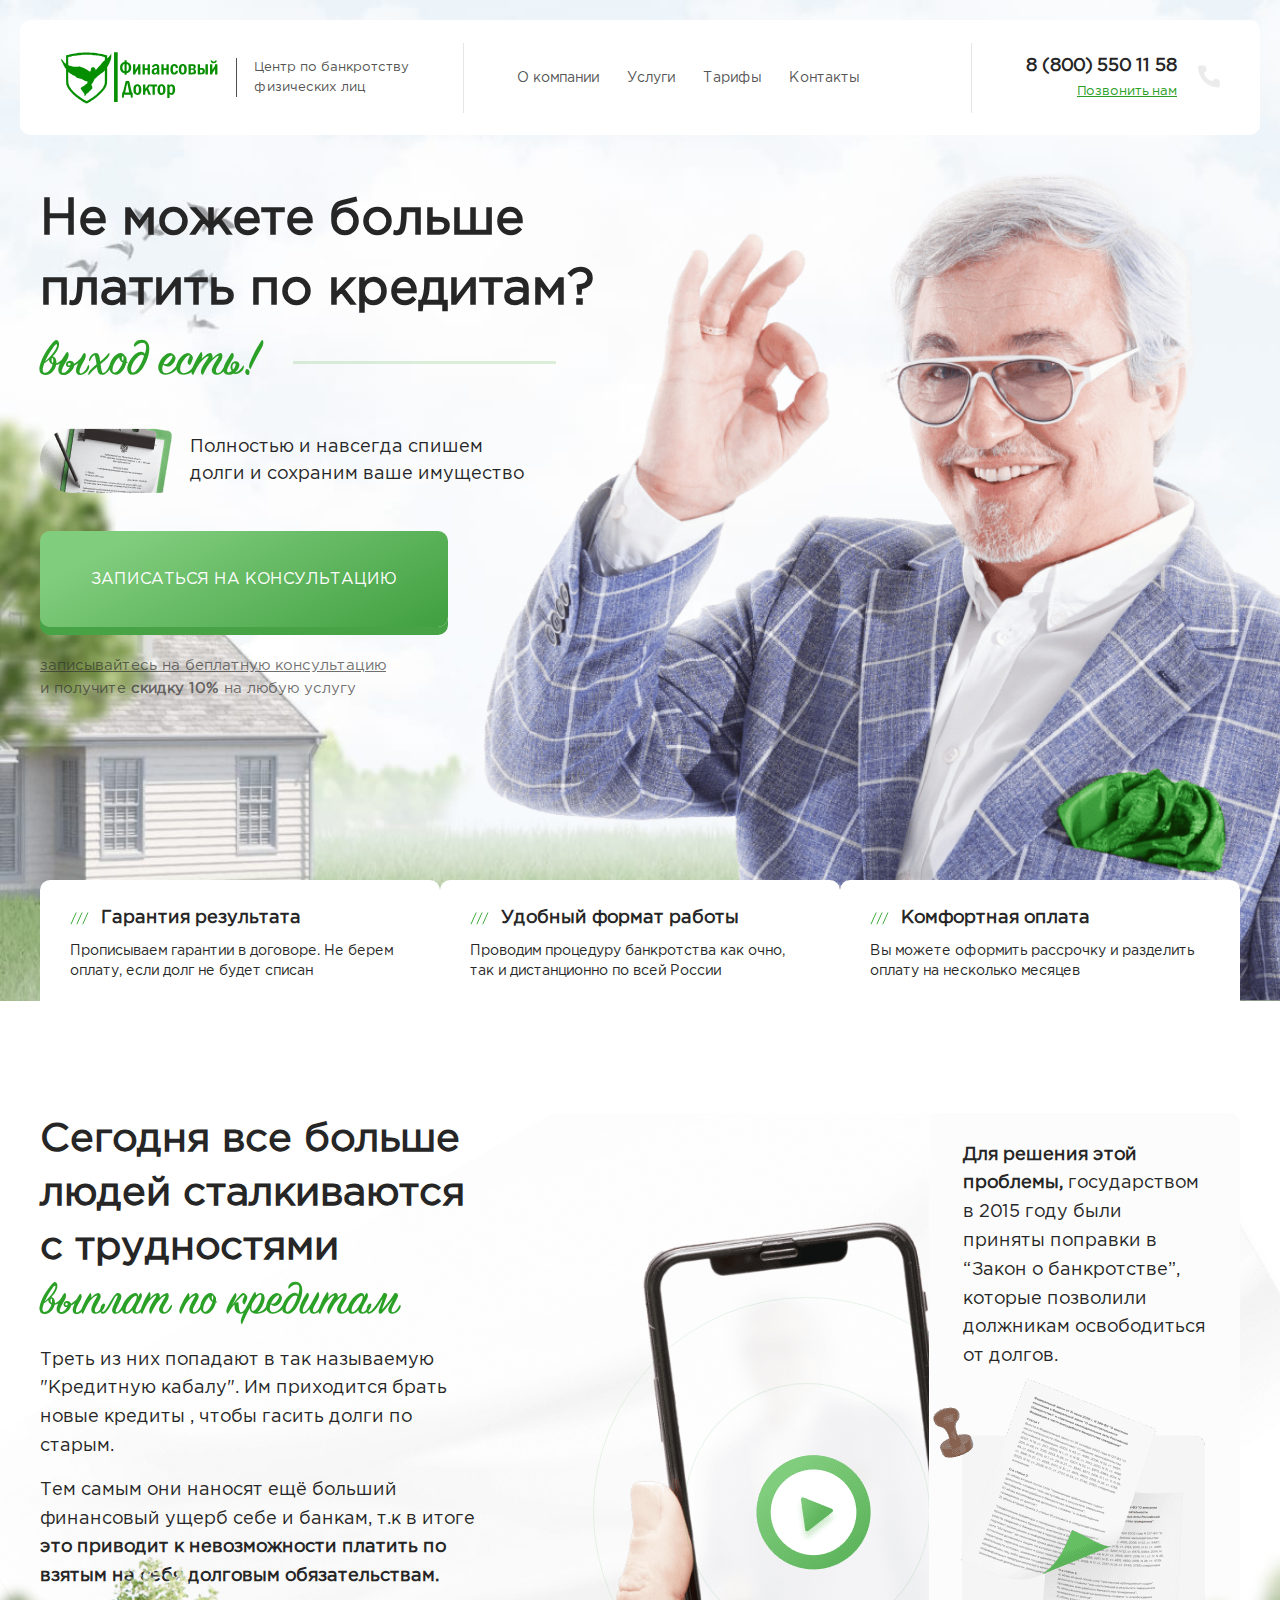
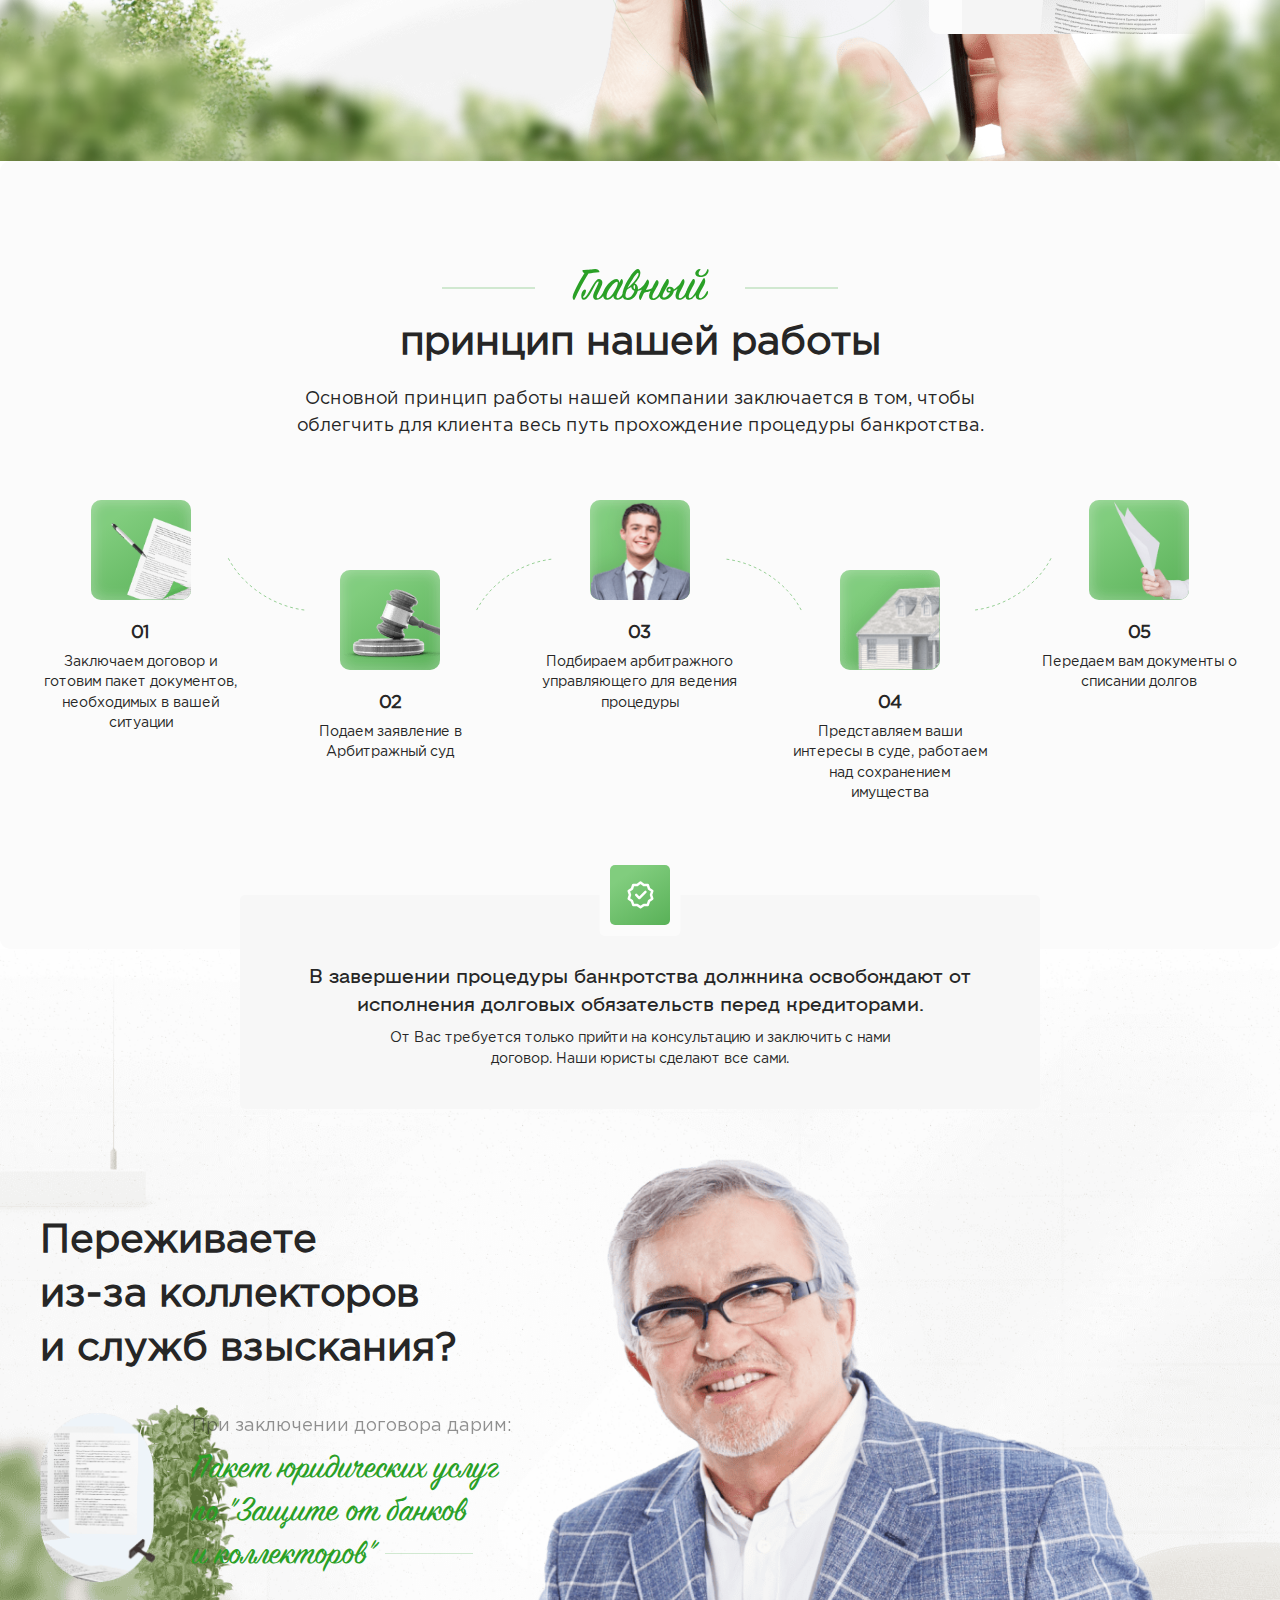
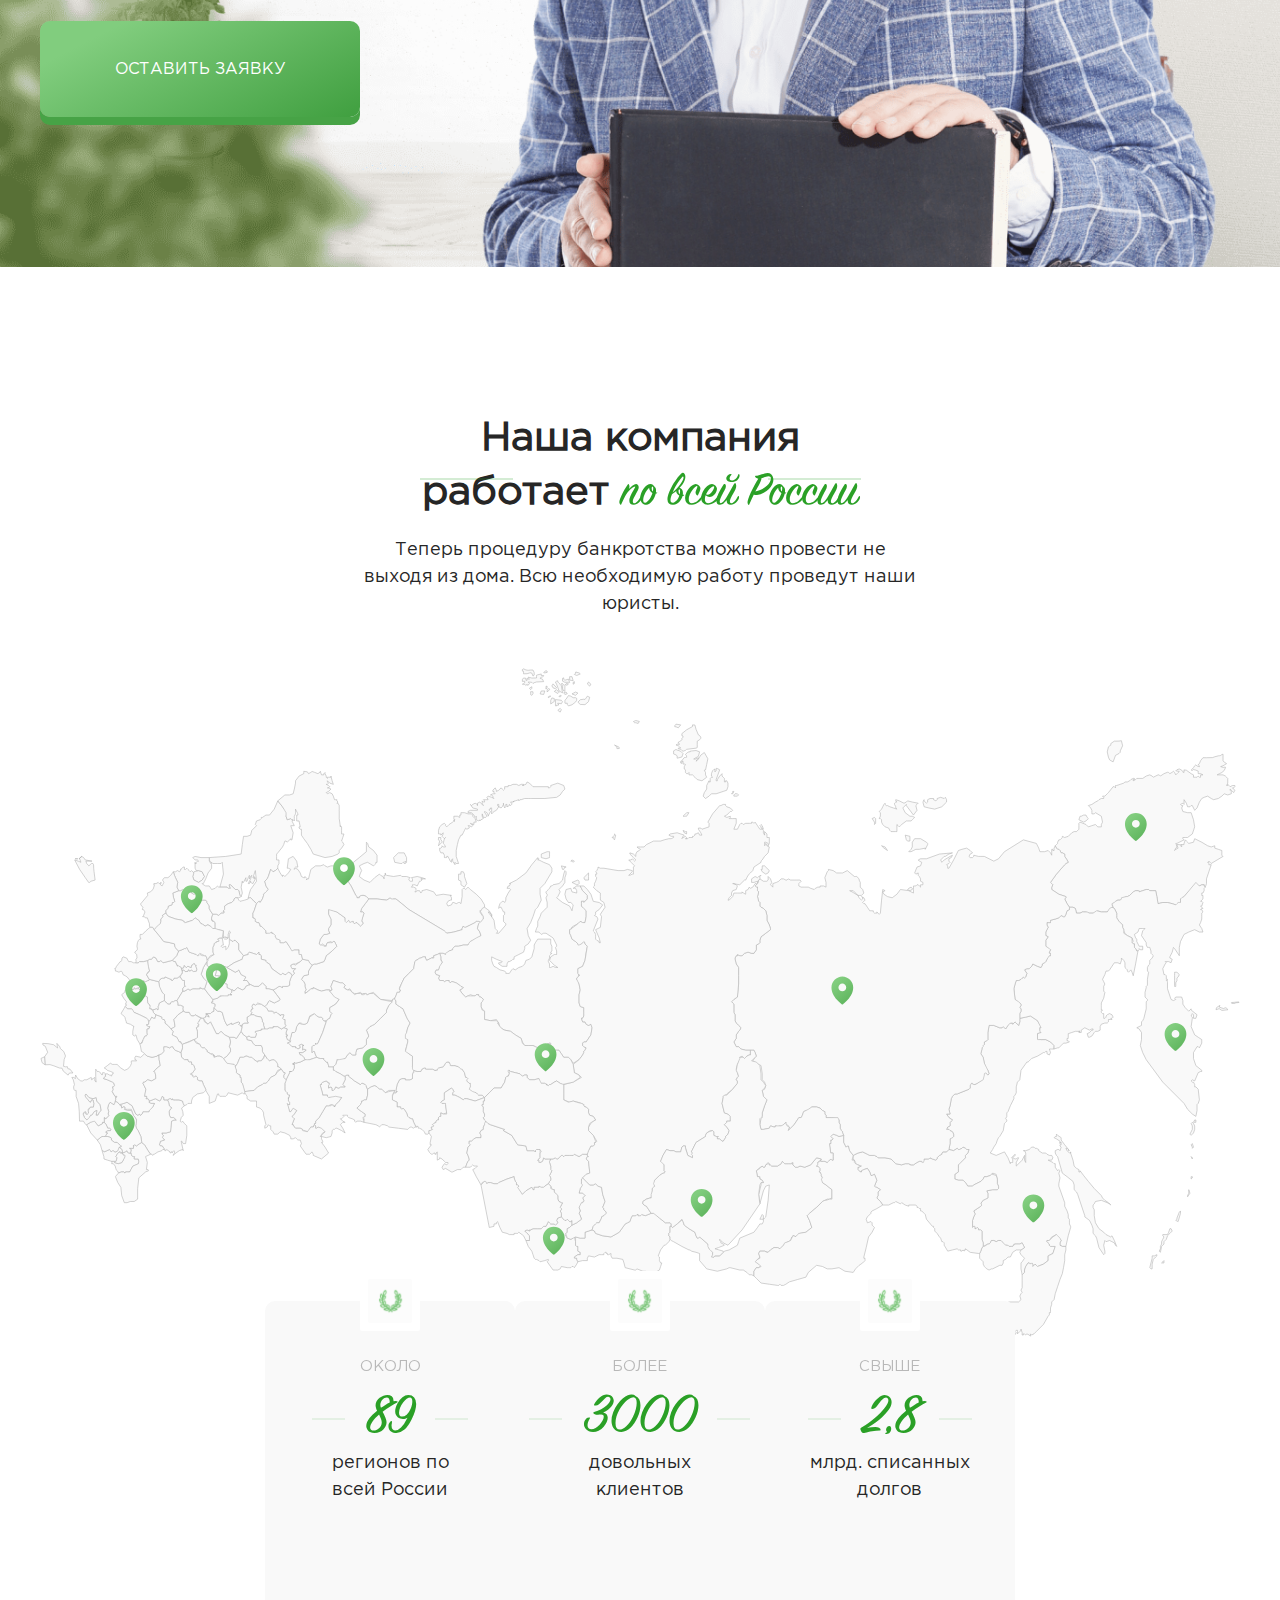
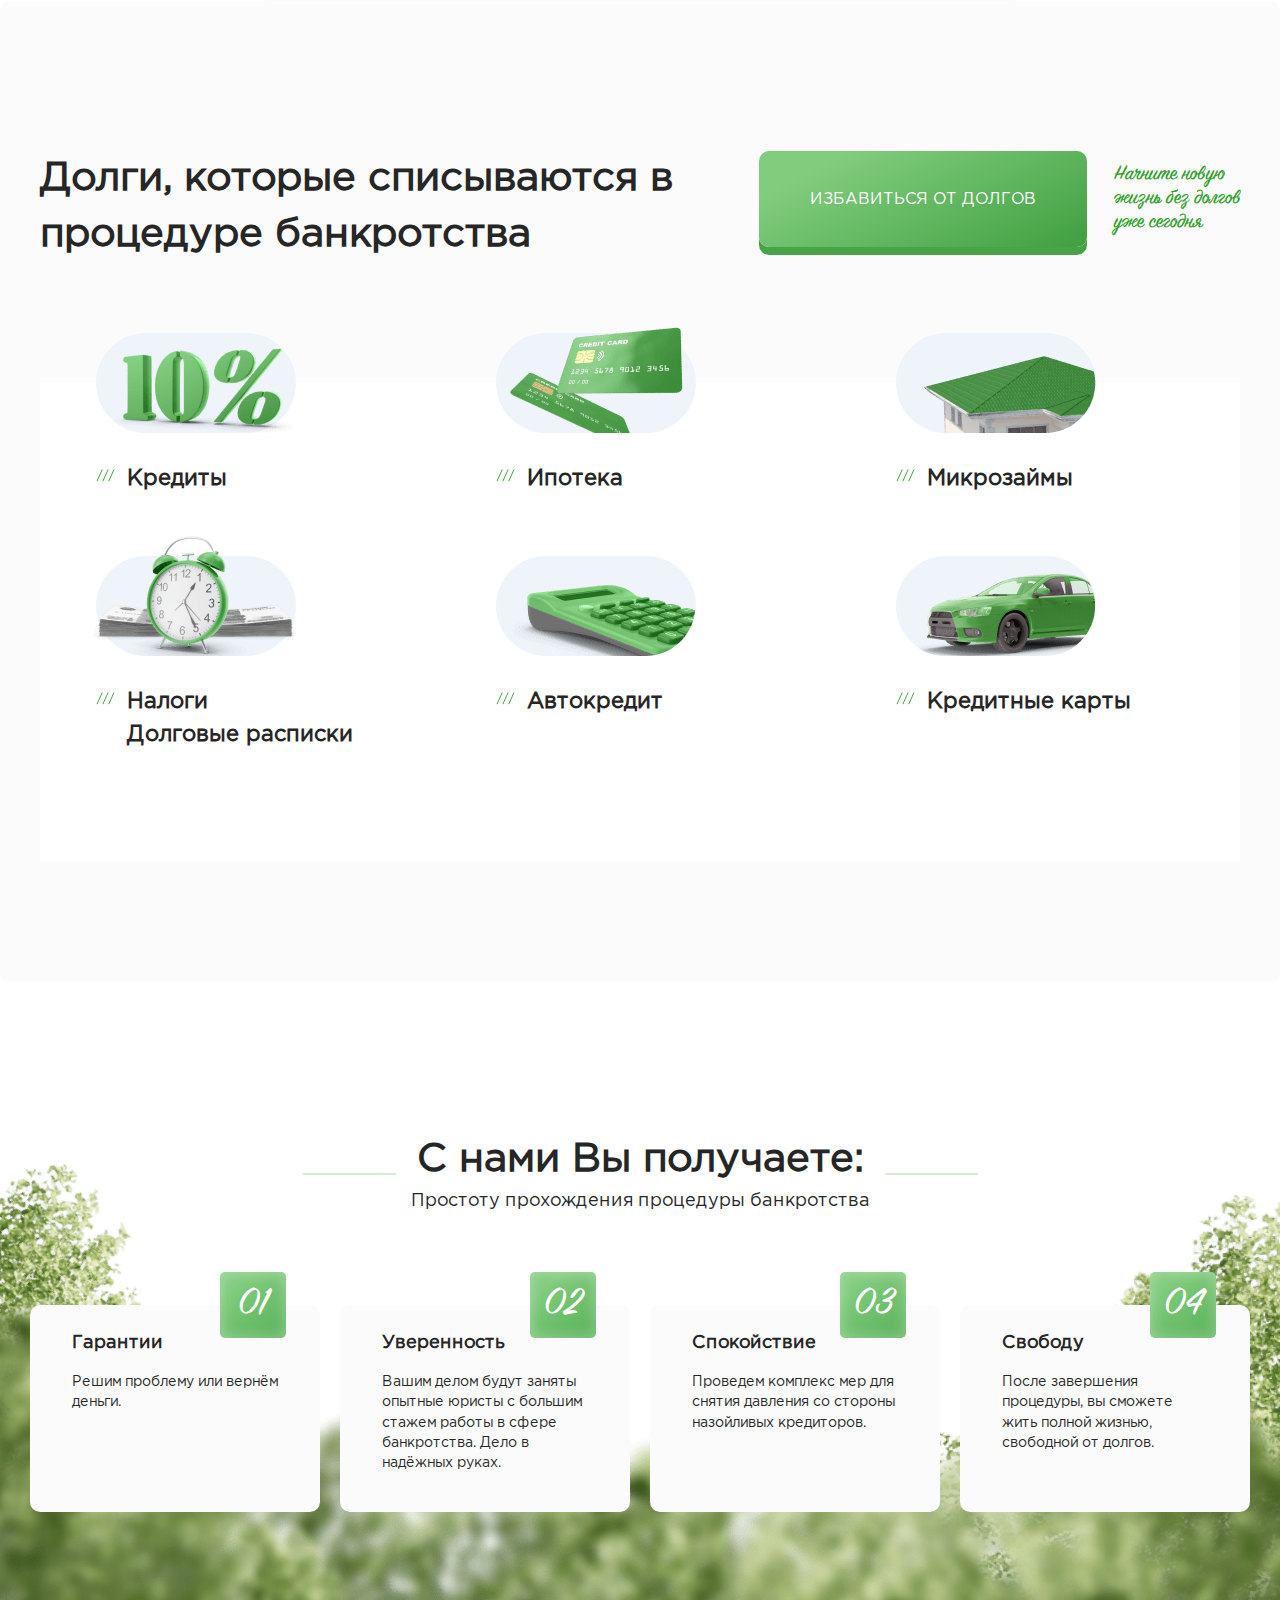
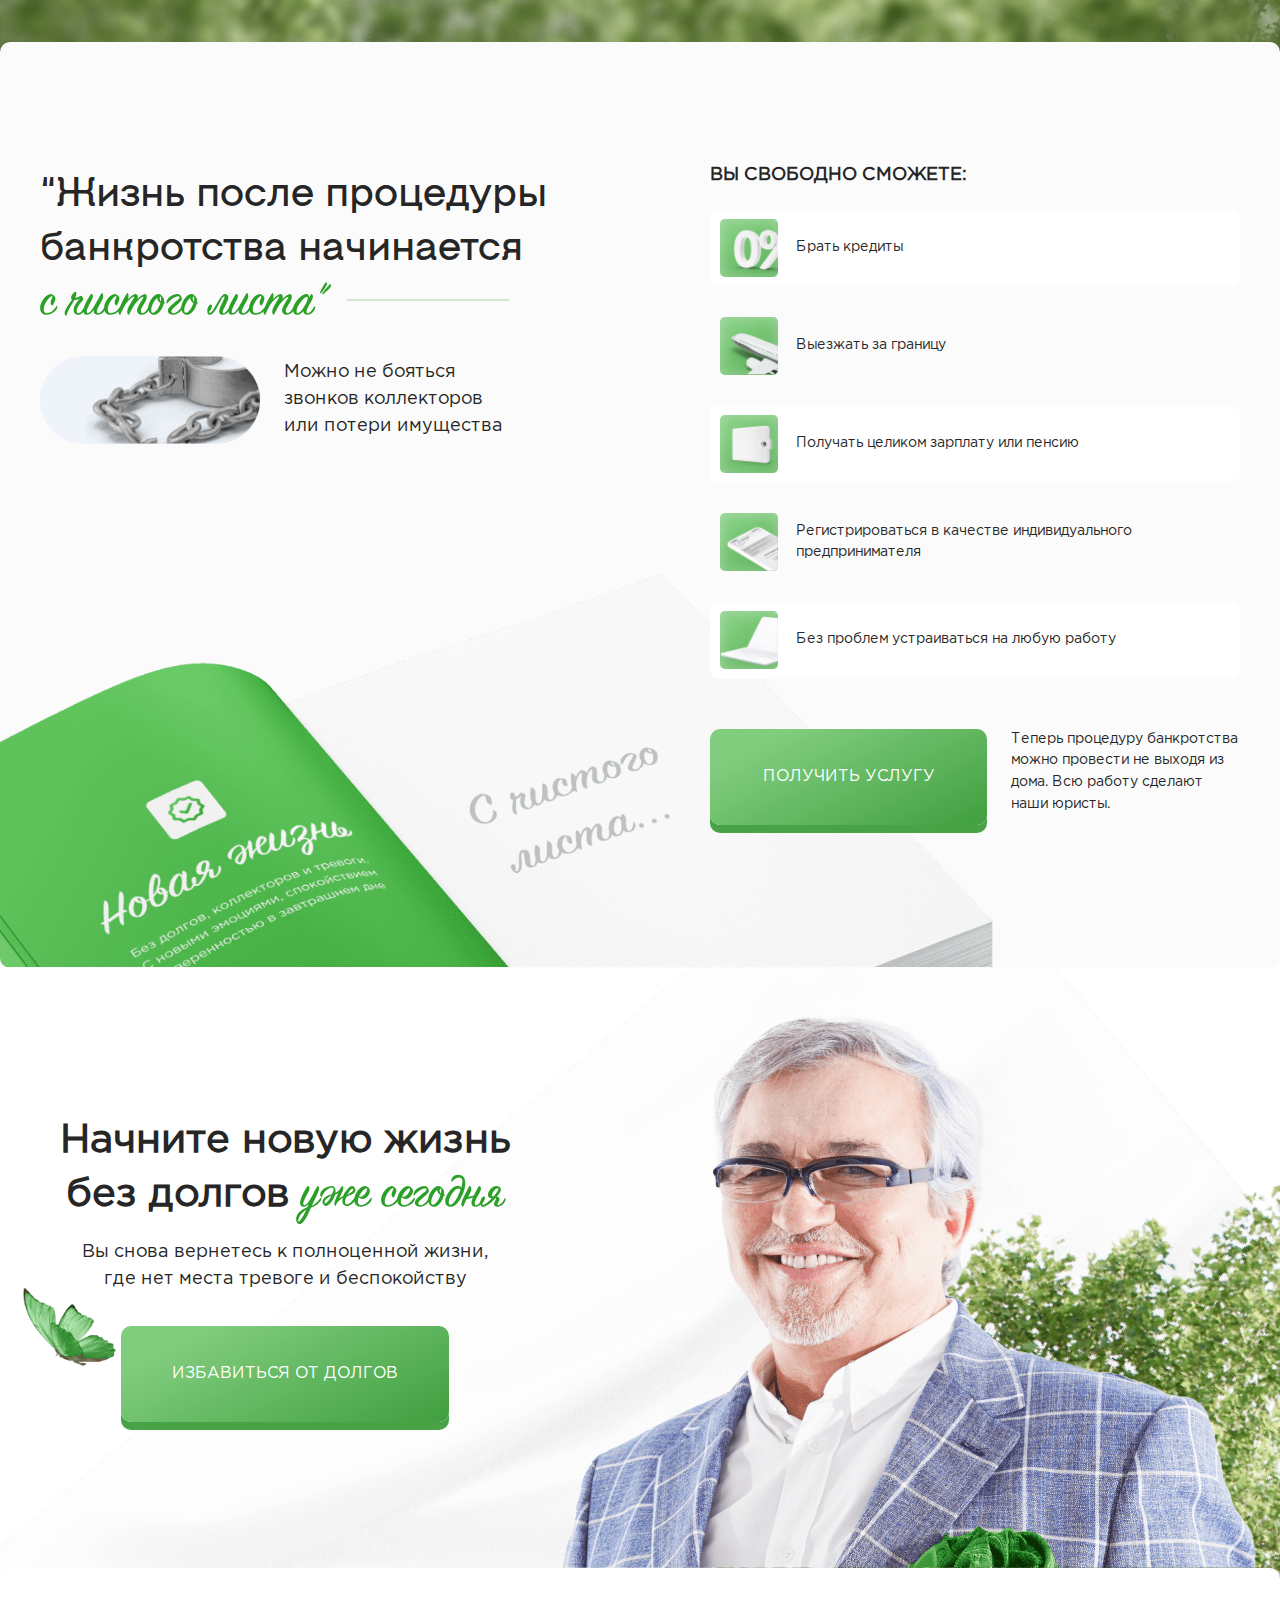
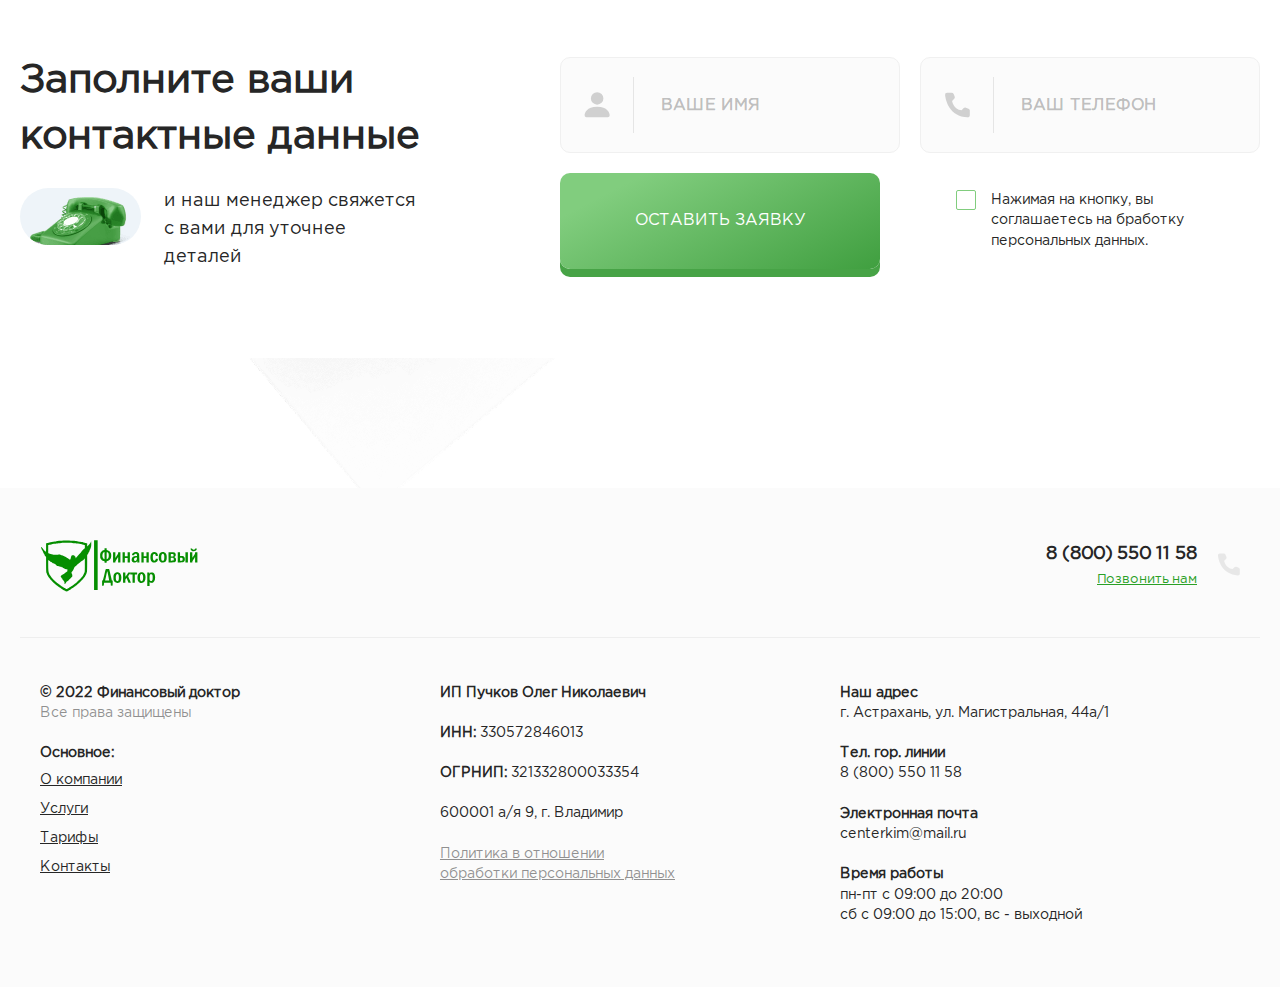
==== commit b9d4ef0c: "add new pages" ====
--- a/index.html
+++ b/index.html
@@ -5,8 +5,8 @@
     <meta charset="UTF-8">
     <meta name="viewport" content="width=device-width, user-scalable=no, initial-scale=1.0, maximum-scale=1.0, minimum-scale=1.0">
     <meta http-equiv="X-UA-Compatible" content="ie=edge">
-    <link rel="stylesheet" href="css/style.css?_v=20221016001841">
-    <link rel="stylesheet" href="css/fancybox.css?_v=20221016001841">
+    <link rel="stylesheet" href="css/style.css?_v=20221016235415">
+    <link rel="stylesheet" href="css/fancybox.css?_v=20221016235415">
     <title>Главная</title>
 
 </head>
@@ -43,7 +43,7 @@
                         </nav>
                     </div>
                 </div>
-                <div class="header__phone phone" data-da=".menu__content,725.98,last">
+                <div class="header__phone phone" data-da=".menu__content,991.98,last">
                     <div class="phone__content">
                         <a href="tel:88005501158" class="phone__item">8 (800) 550 11 58</a>
                         <a href="" class="phone__callback">Позвонить нам</a>
@@ -67,18 +67,25 @@
                 <div class="main-block__body">
                     <div class="main-block__container container">
                         <div class="main-block__content">
-                            <h1 class="main-block__title">Не можете больше платить по кредитам? <span>выход есть!</span>
+                            <h1 class="main-block__title">Не можете больше платить по кредитам?
+                                <br>
+                                <span>выход есть!</span>
                             </h1>
                             <div class="main-block__save save-main-block">
                                 <div class="save-main-block__image">
                                     <img src="images/intro/save.png" alt="">
                                 </div>
-                                <p class="save-main-block__text">Полностью и навсегда спишем долги и сохраним ваше имущество</p>
+                                <p class="save-main-block__text">Полностью и навсегда спишем
+                                    <br>долги и сохраним ваше имущество
+                                </p>
                             </div>
                             <div data-da=".main-block,725.98,last" class="main-block__bottom">
-                                <a href="" class="main-block__button button open-modal" data-modal="personal-data">Записаться на консультацию</a>
-                                <p class="main-block__label">записывайтесь на беплатную консультацию
-                                    <br>и получите скидку 10% на любую услугу
+                                <a href="" class="main-block__button button open-modal" data-modal="personal-data">
+                                    <span>Записаться на консультацию</span>
+                                </a>
+                                <p class="main-block__label">
+                                    <span>записывайтесь на беплатную консультацию</span>
+                                    <br>и получите <b>скидку 10%</b> на любую услугу
                                 </p>
                             </div>
 
@@ -235,7 +242,9 @@
                                 </p>
                             </div>
                         </div>
-                        <a href="" class="experiences__button open-modal button" data-modal="personal-data">Оставить заявку</a>
+                        <a href="" class="experiences__button open-modal button" data-modal="personal-data">
+                            <span>Оставить заявку</span>
+                        </a>
                     </div>
                     <div class="experiences__image">
                         <img src="images/experiences/man.png" alt="">
@@ -258,38 +267,46 @@
                         <p class="top-block__description">Теперь процедуру банкротства можно провести не выходя из дома. Всю необходимую работу проведут наши юристы.</p>
                     </div>
                     <div class="location__map">
-                        <img src="images/location/map.png" alt="">
+                        <img src="images/location/map.svg" alt="">
                     </div>
                     <div class="location__items">
                         <div class="location__item item-location">
-                            <div class="item-location__icon stroke">
-                                <img src="images/icons/wreath.svg" alt="">
-                            </div>
-                            <div class="item-location__label">Около</div>
-                            <div class="item-location__number">89</div>
-                            <p class="item-location__text">регионов по
-                                <br>всей России
-                            </p>
+                            <div class="item-location__body">
+                                <div class="item-location__icon stroke">
+                                    <img src="images/icons/wreath.svg" alt="">
+                                </div>
+                                <div class="item-location__label">Около</div>
+                                <div class="item-location__number">89</div>
+                                <p class="item-location__text">регионов по
+                                    <br>всей России
+                                </p>
+                            </div>
+
                         </div>
                         <div class="location__item item-location">
-                            <div class="item-location__icon stroke">
-                                <img src="images/icons/wreath.svg" alt="">
-                            </div>
-                            <div class="item-location__label">Более</div>
-                            <div class="item-location__number">3000</div>
-                            <p class="item-location__text">довольных
-                                <br>клиентов
-                            </p>
+                            <div class="item-location__body">
+                                <div class="item-location__icon stroke">
+                                    <img src="images/icons/wreath.svg" alt="">
+                                </div>
+                                <div class="item-location__label">Более</div>
+                                <div class="item-location__number">3000</div>
+                                <p class="item-location__text">довольных
+                                    <br>клиентов
+                                </p>
+                            </div>
+
                         </div>
                         <div class="location__item item-location">
-                            <div class="item-location__icon stroke">
-                                <img src="images/icons/wreath.svg" alt="">
-                            </div>
-                            <div class="item-location__label">Свыше</div>
-                            <div class="item-location__number">2,8</div>
-                            <p class="item-location__text">млрд. списанных
-                                <br>долгов
-                            </p>
+                            <div class="item-location__body">
+                                <div class="item-location__icon stroke">
+                                    <img src="images/icons/wreath.svg" alt="">
+                                </div>
+                                <div class="item-location__label">Свыше</div>
+                                <div class="item-location__number">2,8</div>
+                                <p class="item-location__text">млрд. списанных
+                                    <br>долгов
+                                </p>
+                            </div>
                         </div>
                     </div>
                 </div>
@@ -300,7 +317,9 @@
                         <div class="debts__top">
                             <h2 class="debts__title title">Долги, которые списываются в процедуре банкротства</h2>
                             <div class="debts__action">
-                                <a href="" class="debts__button button open-modal" data-modal="personal-data">Избавиться от долгов</a>
+                                <a href="" class="debts__button button open-modal" data-modal="personal-data">
+                                    <span>Избавиться от долгов</span>
+                                </a>
                                 <div class="debts__label">Начните новую
                                     <br>жизнь без долгов
                                     <br>уже сегодня
@@ -466,7 +485,9 @@
                                 </div>
                             </div>
                             <div class="abilities-new-life__bottom">
-                                <a href="" class="abilities-new-life__button button open-modal" data-modal="personal-data">Получить услугу</a>
+                                <a href="" class="abilities-new-life__button button open-modal" data-modal="personal-data">
+                                    <span>Получить услугу</span>
+                                </a>
                                 <p class="abilities-new-life__label text">Теперь процедуру банкротства можно провести не выходя из дома. Всю работу сделают наши юристы.</p>
                             </div>
                         </div>
@@ -483,7 +504,9 @@
                             </h2>
                             <p class="top-block__description">Вы снова вернетесь к полноценной жизни, где нет места тревоге и беспокойству</p>
                         </div>
-                        <a href="" class="beginning__button button open-modal" data-modal="personal-data">Избавиться от долгов</a>
+                        <a href="" class="beginning__button button open-modal" data-modal="personal-data">
+                            <span>Избавиться от долгов</span>
+                        </a>
                     </div>
 
 
@@ -530,7 +553,9 @@
                                 </div>
                             </div>
                             <div class="form-contacts__footer">
-                                <a href="" class="form-contacts__button button open-modal" data-modal="personal-data">Оставить заявку</a>
+                                <a href="" class="form-contacts__button button open-modal" data-modal="personal-data">
+                                    <span>Оставить заявку</span>
+                                </a>
                                 <label class="form-contacts__checkbox checkbox">
                                     <input type="checkbox">
                                     <span>Нажимая на кнопку, вы соглашаетесь на бработку персональных данных.</span>
@@ -645,50 +670,53 @@
         </div>
 
     </div>
-    <script src="js/fancybox.umd.js?_v=20221016001841"></script>
+    <script src="js/fancybox.umd.js?_v=20221016235415"></script>
     <div class="overlay">
         <div class="modal" data-modal="personal-data">
-            <div class="modal__close modal-close">
-                <span></span>
+            <div class="modal__wrapper">
+                <div class="modal__close modal-close">
+                    <span></span>
+                </div>
+                <div class="modal__content">
+                    <h4 class="modal__title title title">Заполните ваши персональные
+                        <br>контактные данные
+                    </h4>
+                    <div class="modal__phone phone-modal">
+                        <div class="phone-modal__image">
+                            <img src="images/popup/phone.png" alt="">
+                        </div>
+                        <p class="phone-modal__text">и наш менеджер свяжется с вами для уточнения деталей</p>
+                    </div>
+                    <form action="#" class="modal__form form-modal">
+                        <div class="form-modal__input input">
+                            <div class="input__icon">
+                                <svg>
+                                    <use xlink:href="images/icons/icons.svg#user"></use>
+                                </svg>
+                            </div>
+                            <input placeholder="Ваше имя" type="text">
+                        </div>
+                        <div class="form-modal__input input">
+                            <div class="input__icon">
+                                <svg>
+                                    <use xlink:href="images/icons/icons.svg#phone"></use>
+                                </svg>
+                            </div>
+                            <input placeholder="Ваш телефон" type="tel">
+                        </div>
+                        <button type="submit" class="form-modal__button button">Оставить заявку</button>
+                        <label class="form-modal__checkbox checkbox">
+                            <input type="checkbox">
+                            <span>Нажимая на кнопку, вы соглашаетесь на бработку персональных данных.</span>
+                        </label>
+
+                    </form>
+                </div>
             </div>
-            <div class="modal__content">
-                <h4 class="modal__title title title">Заполните ваши персональные
-                    <br>контактные данные
-                </h4>
-                <div class="modal__phone phone-modal">
-                    <div class="phone-modal__image">
-                        <img src="images/popup/phone.png" alt="">
-                    </div>
-                    <p class="phone-modal__text">и наш менеджер свяжется с вами для уточнения деталей</p>
-                </div>
-                <form action="#" class="modal__form form-modal">
-                    <div class="form-modal__input input">
-                        <div class="input__icon">
-                            <svg>
-                                <use xlink:href="images/icons/icons.svg#user"></use>
-                            </svg>
-                        </div>
-                        <input placeholder="Ваше имя" type="text">
-                    </div>
-                    <div class="form-modal__input input">
-                        <div class="input__icon">
-                            <svg>
-                                <use xlink:href="images/icons/icons.svg#phone"></use>
-                            </svg>
-                        </div>
-                        <input placeholder="Ваш телефон" type="tel">
-                    </div>
-                    <button type="submit" class="form-modal__button button">Оставить заявку</button>
-                    <label class="form-modal__checkbox checkbox">
-                        <input type="checkbox">
-                        <span>Нажимая на кнопку, вы соглашаетесь на бработку персональных данных.</span>
-                    </label>
-
-                </form>
-            </div>
+
         </div>
     </div>
-    <script src="js/script.js?_v=20221016001841"></script>
+    <script src="js/script.js?_v=20221016235415"></script>
 </body>
 
 </html>--- a/css/style.css
+++ b/css/style.css
@@ -207,7 +207,6 @@
   -ms-flex-pack: center;
   justify-content: center;
   text-align: center;
-  background: linear-gradient(152.78deg, #81CD7E 16.98%, #3A9B3A 107.2%);
   -webkit-box-shadow: inset 0px -2.87572px 10.7839px rgba(255, 255, 255, 0.1), inset 2.87572px 0px 10.7839px rgba(255, 255, 255, 0.1), inset -2.87572px 0px 10.7839px rgba(255, 255, 255, 0.1), inset 0px 2.87572px 10.7839px rgba(255, 255, 255, 0.1), 0 8px 0 #47A346;
   box-shadow: inset 0px -2.87572px 10.7839px rgba(255, 255, 255, 0.1), inset 2.87572px 0px 10.7839px rgba(255, 255, 255, 0.1), inset -2.87572px 0px 10.7839px rgba(255, 255, 255, 0.1), inset 0px 2.87572px 10.7839px rgba(255, 255, 255, 0.1), 0 8px 0 #47A346;
   text-transform: uppercase;
@@ -217,9 +216,28 @@
   padding: 0 51px;
   font-size: 16px;
   line-height: 15px;
+  position: relative;
   color: #FFFFFF;
   -webkit-transition: all 0.3s ease 0s;
   transition: all 0.3s ease 0s;
+}
+
+.button span {
+  position: relative;
+  z-index: 3;
+}
+
+.button::before {
+  content: "";
+  border-radius: 10px;
+  -webkit-transition: all 0.4s ease 0s;
+  transition: all 0.4s ease 0s;
+  position: absolute;
+  top: 0;
+  left: 0;
+  width: 100%;
+  height: 100%;
+  background: linear-gradient(152.78deg, #81CD7E 16.98%, #3A9B3A 107.2%);
 }
 
 .button_big {
@@ -251,6 +269,7 @@
 .medium-title {
   font-family: "NAMU";
   font-size: 30px;
+  text-transform: uppercase;
   line-height: 150%;
   color: #000000;
 }
@@ -421,7 +440,6 @@
 .advantages__item {
   padding: 25px 30px;
   background: #FFFFFF;
-  margin-bottom: 28px;
   border-radius: 10px 10px 0px 0px;
 }
 
@@ -466,6 +484,11 @@
   margin-bottom: 60px;
 }
 
+.steps__top .top-block__description {
+  max-width: 746px;
+  margin: 0 auto;
+}
+
 .steps__item {
   padding-left: 24px;
   padding-right: 24px;
@@ -512,7 +535,7 @@
 
 .bottom-steps {
   margin: 0 auto;
-  padding: 56px 80px 39px;
+  padding: 65px 46px 39px;
   text-align: center;
   background: #F7F7F7;
 }
@@ -567,6 +590,8 @@
 
 .bottom-steps__text {
   line-height: 150%;
+  max-width: 533px;
+  margin: 0 auto;
 }
 
 .location {
@@ -579,6 +604,24 @@
 
 .location__top {
   margin-bottom: 50px;
+}
+
+.location__top .top-block__description {
+  max-width: 557px;
+  margin: 0 auto;
+}
+
+.location__top .top-block__title span::before,
+.location__top .top-block__title span::after {
+  top: 66px;
+}
+
+.location__top .top-block__title span::before {
+  left: 32px;
+}
+
+.location__top .top-block__title span::after {
+  right: 32px;
 }
 
 .location__map {
@@ -595,17 +638,19 @@
   -ms-flex: 0 1 250px;
   flex: 0 1 250px;
   min-height: 300px;
+}
+
+.item-location__body {
+  min-height: 300px;
+  position: relative;
+  padding-top: 55px;
   background: #F9F9F9;
-}
-
-.item-location {
+  height: 100%;
   text-align: center;
   border-radius: 10px;
-  position: relative;
-  padding-top: 55px;
-}
-
-.item-location::before {
+}
+
+.item-location__body::before {
   content: "";
   position: absolute;
   top: 0;
@@ -873,7 +918,9 @@
 .results__top {
   text-align: center;
   display: inline-block;
-  margin-bottom: 80px;
+  position: relative;
+  margin-bottom: 90px;
+  margin-bottom: 90px;
 }
 
 .results__description {
@@ -898,7 +945,7 @@
 .item-results__body {
   position: relative;
   width: 290px;
-  padding: 25px 32px 38px;
+  padding: 25px 42px 38px;
   background: #FBFBFB;
   border-radius: 10px;
 }
@@ -935,6 +982,7 @@
   line-height: 150%;
   font-size: 18px;
   font-weight: 700;
+  margin-bottom: 15px;
 }
 
 .main-block__body {
@@ -977,6 +1025,17 @@
   color: #2AA026;
 }
 
+.main-block__title::after {
+  content: "";
+  display: inline-block;
+  width: 263px;
+  background: rgba(42, 160, 38, 0.16);
+  height: 3px;
+  position: relative;
+  bottom: 10px;
+  margin-left: 19px;
+}
+
 .main-block__save {
   margin-bottom: 38px;
 }
@@ -988,9 +1047,12 @@
 .main-block__label {
   font-size: 15px;
   line-height: 155%;
+  color: rgba(50, 50, 50, 0.7);
+}
+
+.main-block__label span {
   -webkit-text-decoration-line: underline;
   text-decoration-line: underline;
-  color: rgba(50, 50, 50, 0.7);
 }
 
 .main-block__image {
@@ -1029,6 +1091,7 @@
 
 .problem {
   position: relative;
+  overflow: hidden;
 }
 
 .problem::before {
@@ -1043,6 +1106,11 @@
   z-index: 4;
 }
 
+.problem__container {
+  position: relative;
+  z-index: 3;
+}
+
 .problem__phone {
   background: url("../images/problem/phone.png") 0 0/contain no-repeat;
   position: absolute;
@@ -1064,17 +1132,56 @@
 
 .problem__play span {
   position: relative;
+  width: 100%;
+  height: 100%;
+  display: block;
+}
+
+.problem__play span::before {
+  -webkit-transition: all 0.3s ease 0s;
+  transition: all 0.3s ease 0s;
+  content: "";
+  width: 428px;
+  height: 428px;
+  position: absolute;
+  top: -69px;
+  left: 58px;
+  -webkit-transform: translate(-50%, -50%);
+  transform: translate(-50%, -50%);
+  border-radius: 50%;
+  border: 1px solid rgba(42, 160, 38, 0.1);
+  z-index: 4;
+}
+
+.problem__play span::after {
+  -webkit-transition: all 0.3s ease 0s;
+  transition: all 0.3s ease 0s;
+  content: "";
+  width: 246px;
+  height: 256px;
+  position: absolute;
+  top: -69px;
+  left: 58px;
+  -webkit-transform: translate(-50%, -50%);
+  transform: translate(-50%, -50%);
+  border-radius: 50%;
+  border: 1px solid rgba(42, 160, 38, 0.1);
+  z-index: 4;
 }
 
 .problem__play a {
+  width: 428px;
+  height: 428px;
   position: absolute;
   -webkit-transform: translate(-50%, -50%);
   transform: translate(-50%, -50%);
-  left: 41%;
-  top: 30%;
+  left: 59%;
+  top: 45%;
 }
 
 .problem__play a::before {
+  -webkit-transition: all 0.3s ease 0s;
+  transition: all 0.3s ease 0s;
   content: "";
   display: inline-block;
   background: url("../images/problem/play.png") 0 0/contain no-repeat;
@@ -1107,7 +1214,7 @@
 .block-problem {
   max-width: 311px;
   width: 100%;
-  background: #fff;
+  background: #FCFCFC;
   border-radius: 10px;
   position: relative;
   z-index: 4;
@@ -1122,8 +1229,8 @@
 }
 
 .block-problem__image img {
-  width: 227px;
-  height: 226px;
+  width: 279px;
+  height: 258px;
   -o-object-fit: contain;
   object-fit: contain;
 }
@@ -1146,6 +1253,10 @@
   font-family: "NAMU";
   font-weight: 400;
   margin-bottom: 25px;
+}
+
+.block-new-life__top .top-block__title {
+  max-width: 517px;
 }
 
 .block-new-life__bottom {
@@ -1354,10 +1465,11 @@
   min-height: 806px;
   position: relative;
   padding-top: 190px;
-  padding-bottom: 130px;
+  padding-bottom: 150px;
 }
 
 .experiences__content {
+  padding-top: 75px;
   max-width: 507px;
 }
 
@@ -1378,8 +1490,8 @@
 }
 
 .experiences__image img {
-  width: 770px;
-  height: 705px;
+  width: 820px;
+  height: 791px;
   -o-object-fit: contain;
   object-fit: contain;
 }
@@ -1430,6 +1542,9 @@
 
 .contacts__body {
   width: 100%;
+  -webkit-box-align: center;
+  -ms-flex-align: center;
+  align-items: center;
   min-height: 390px;
   padding: 30px 0;
   max-width: 1240px;
@@ -1665,8 +1780,6 @@
   width: 100%;
   overflow: auto;
   height: 100%;
-  min-height: 100vh;
-  max-height: 100%;
   z-index: 999;
   -webkit-transition: all 0.3s ease 0s;
   transition: all 0.3s ease 0s;
@@ -1691,7 +1804,14 @@
 }
 
 .modal {
+  max-height: 100%;
+  visibility: hidden;
   opacity: 0;
+  width: 100%;
+  max-width: 1140px;
+}
+
+.modal__wrapper {
   padding: 48px 70px;
   border-radius: 10px;
   background: #fff;
@@ -1703,13 +1823,9 @@
   -ms-flex-direction: column;
   flex-direction: column;
   position: relative;
-  visibility: hidden;
-  width: 100%;
-  max-width: 1140px;
-  overflow: hidden;
-}
-
-.modal::before {
+}
+
+.modal__wrapper::before {
   content: "";
   position: absolute;
   right: 0;
@@ -1856,6 +1972,387 @@
   max-width: 260px;
 }
 
+.intro {
+  padding-top: 224px;
+  margin-bottom: 100px;
+}
+
+.intro__body {
+  background: linear-gradient(91.38deg, #3A9B3A 0%, #81CD7E 100%);
+}
+
+.intro__container {
+  padding-top: 25px;
+  padding-bottom: 25px;
+  min-height: 200px;
+  display: -webkit-box;
+  display: -ms-flexbox;
+  display: flex;
+  -webkit-box-align: center;
+  -ms-flex-align: center;
+  align-items: center;
+}
+
+.intro__title {
+  font-weight: 700;
+  font-size: 50px;
+  line-height: 150%;
+  text-transform: uppercase;
+  color: #FFFFFF;
+}
+
+.bankruptcy__title {
+  margin-bottom: 47px;
+}
+
+.bankruptcy__item {
+  margin-bottom: 57px;
+}
+
+.bankruptcy__item:last-child {
+  margin: 0;
+}
+
+.item-bankruptcy {
+  background: #ffffff;
+  border: 1px solid rgb(122, 122, 122);
+  border-radius: 10px;
+}
+
+.item-bankruptcy__main {
+  padding: 48px 59px;
+}
+
+.item-bankruptcy__image {
+  width: 100px;
+  height: 100px;
+  position: relative;
+  background: linear-gradient(145.62deg, #81CD7E 20.31%, #3A9B3A 161.24%);
+  -webkit-box-shadow: inset 0px -6.87502px 25.7813px rgba(255, 255, 255, 0.1), inset 6.87502px 0px 25.7813px rgba(255, 255, 255, 0.1), inset -6.87502px 0px 25.7813px rgba(255, 255, 255, 0.1), inset 0px 6.87502px 25.7813px rgba(255, 255, 255, 0.1);
+  box-shadow: inset 0px -6.87502px 25.7813px rgba(255, 255, 255, 0.1), inset 6.87502px 0px 25.7813px rgba(255, 255, 255, 0.1), inset -6.87502px 0px 25.7813px rgba(255, 255, 255, 0.1), inset 0px 6.87502px 25.7813px rgba(255, 255, 255, 0.1);
+  border-radius: 5px;
+}
+
+.item-bankruptcy__image img {
+  position: absolute;
+  bottom: 0;
+  left: 0;
+  width: 100%;
+  height: auto;
+}
+
+.item-bankruptcy__image_big img {
+  width: 110%;
+}
+
+.item-bankruptcy__title {
+  font-size: 20px;
+  line-height: 150%;
+  color: #000000;
+  font-weight: 700;
+  margin-bottom: 17px;
+}
+
+.item-bankruptcy__text {
+  font-size: 17px;
+  line-height: 160%;
+  color: #000000;
+}
+
+.item-bankruptcy__details {
+  -webkit-box-flex: 0;
+  -ms-flex: 0 0 410px;
+  flex: 0 0 410px;
+}
+
+.details-item-bankruptcy__block {
+  padding: 27px 64px;
+  border-bottom: 1px solid rgb(122, 122, 122);
+}
+
+.details-item-bankruptcy__block:last-child {
+  border: none;
+}
+
+.details-item-bankruptcy__label {
+  font-size: 17px;
+  line-height: 170%;
+  color: #063105;
+  font-weight: 700;
+}
+
+.details-item-bankruptcy__sum {
+  font-size: 17px;
+  line-height: 170%;
+  color: #000;
+}
+
+.additional-costs {
+  padding-top: 100px;
+  margin-bottom: 88px;
+}
+
+.additional-costs__title {
+  margin-bottom: 60px;
+}
+
+.additional-costs__top {
+  font-weight: 700;
+  padding: 5px 60px;
+  font-size: 20px;
+  line-height: 150%;
+  color: #FFFFFF;
+  display: -webkit-box;
+  display: -ms-flexbox;
+  display: flex;
+  -webkit-box-align: center;
+  -ms-flex-align: center;
+  align-items: center;
+  background: linear-gradient(99.4deg, #3A9B3A 28.31%, #81CD7E 100%);
+}
+
+.additional-costs__item {
+  background: #fff;
+}
+
+.additional-costs__label {
+  font-size: 17px;
+  line-height: 160%;
+  color: #000000;
+  position: relative;
+  padding: 30px 59px;
+}
+
+.additional-costs__label::before {
+  content: "";
+  border-radius: 50%;
+  width: 4px;
+  height: 4px;
+  position: absolute;
+  top: 41px;
+  left: 45px;
+  background: #000;
+}
+
+.additional-costs__value {
+  padding: 30px 49px;
+  font-size: 17px;
+  line-height: 160%;
+  color: #000000;
+  font-weight: 700;
+}
+
+.additional-costs__bottom {
+  padding: 19px 51px;
+  display: -webkit-box;
+  display: -ms-flexbox;
+  display: flex;
+  -webkit-box-align: center;
+  -ms-flex-align: center;
+  align-items: center;
+}
+
+.additional-costs__button {
+  min-height: 69px;
+  font-size: 11px;
+}
+
+.additional-costs__slogan {
+  font-size: 16px;
+  line-height: 150%;
+  color: #000000;
+}
+
+.additional-costs__line_single .additional-costs__item {
+  margin-right: 0;
+}
+
+.services__title {
+  margin-bottom: 100px;
+}
+
+.services__item {
+  margin-bottom: 100px;
+}
+
+.item-services {
+  position: relative;
+}
+
+.item-services::before {
+  content: "";
+  position: absolute;
+  top: -20px;
+  right: -20px;
+  width: 100%;
+  height: 100%;
+  border-radius: 10px;
+  background: linear-gradient(90.44deg, #4AA649 0%, #B0EAAD 99.27%);
+  border: 1px solid #7A7A7A;
+}
+
+.item-services__body {
+  background: #fff;
+  position: relative;
+  z-index: 2;
+  padding: 70px 20px;
+  border: 1px solid rgb(122, 122, 122);
+  border-radius: 10px;
+}
+
+.item-services__image img {
+  max-width: 100%;
+  height: auto;
+}
+
+.item-services__label {
+  font-size: 20px;
+  line-height: 150%;
+  letter-spacing: 0.1em;
+  text-transform: uppercase;
+  color: #000000;
+  margin-bottom: 25px;
+}
+
+.item-services__title {
+  font-size: 25px;
+  line-height: 140%;
+  margin-bottom: 25px;
+  color: #000000;
+  font-weight: 700;
+}
+
+.item-services__text {
+  font-size: 18px;
+  line-height: 150%;
+  color: #000000;
+  max-width: 468px;
+  margin-bottom: 35px;
+}
+
+.item-services__price {
+  margin-bottom: 35px;
+  font-size: 21px;
+  line-height: 150%;
+  color: #000000;
+  font-weight: 700;
+}
+
+.item-services__button {
+  width: 320px;
+}
+
+.one-time-services {
+  margin-bottom: 150px;
+}
+
+.one-time-services__title {
+  margin-bottom: 60px;
+}
+
+.one-time-services__top {
+  padding: 5px 60px;
+  font-size: 20px;
+  line-height: 150%;
+  color: #FFFFFF;
+  font-weight: 700;
+  display: -webkit-box;
+  display: -ms-flexbox;
+  display: flex;
+  -webkit-box-align: center;
+  -ms-flex-align: center;
+  align-items: center;
+  background: linear-gradient(99.4deg, #3A9B3A 28.31%, #81CD7E 100%);
+}
+
+.one-time-services__list {
+  padding: 30px 60px;
+}
+
+.one-time-services__item {
+  margin-bottom: 23px;
+  font-size: 17px;
+  line-height: 160%;
+  color: #000000;
+  padding-left: 17px;
+  position: relative;
+}
+
+.one-time-services__item::before {
+  content: "";
+  position: absolute;
+  top: 10px;
+  left: 0;
+  width: 4px;
+  height: 4px;
+  background: #000;
+  border-radius: 50%;
+}
+
+.one-time-services__item:last-child {
+  margin: 0;
+}
+
+.one-time-services__value {
+  padding: 30px 60px;
+  display: -webkit-box;
+  display: -ms-flexbox;
+  display: flex;
+  -webkit-box-align: center;
+  -ms-flex-align: center;
+  align-items: center;
+  font-size: 20px;
+  line-height: 160%;
+  font-weight: 700;
+  color: #000000;
+  border-right: 1px solid rgb(0, 0, 0);
+  border-left: 1px solid rgb(0, 0, 0);
+  border-bottom: 1px solid rgb(0, 0, 0);
+}
+
+.our-offices__title {
+  margin-bottom: 40px;
+}
+
+.our-offices__title:last-child {
+  margin: 0;
+}
+
+.our-offices__text {
+  margin-bottom: 90px;
+  font-size: 18px;
+  line-height: 160%;
+  color: #000000;
+}
+
+.our-offices__item {
+  margin-bottom: 30px;
+}
+
+.item-our-offices {
+  display: -webkit-box;
+  display: -ms-flexbox;
+  display: flex;
+  -webkit-box-align: center;
+  -ms-flex-align: center;
+  align-items: center;
+}
+
+.item-our-offices__icon {
+  margin-right: 18px;
+}
+
+.item-our-offices__icon svg {
+  width: 40px;
+  height: 40px;
+}
+
+.item-our-offices__text {
+  font-size: 16px;
+  line-height: 160%;
+  color: #000000;
+}
+
 @media (min-width: 725.98px) {
   .advantages__row {
     display: -webkit-box;
@@ -1871,9 +2368,9 @@
     display: flex;
     -ms-flex-wrap: wrap;
     flex-wrap: wrap;
-    -webkit-box-pack: center;
-    -ms-flex-pack: center;
-    justify-content: center;
+    -webkit-box-pack: justify;
+    -ms-flex-pack: justify;
+    justify-content: space-between;
     margin: 0 -24px;
   }
 
@@ -1888,6 +2385,9 @@
     -webkit-box-pack: center;
     -ms-flex-pack: center;
     justify-content: center;
+    -webkit-box-align: start;
+    -ms-flex-align: start;
+    align-items: flex-start;
   }
 
   .location__item {
@@ -1939,21 +2439,53 @@
     padding-right: 35px;
   }
 
+  .results__top::before,
+  .results__top::after {
+    content: "";
+    width: 92px;
+    height: 2px;
+    position: absolute;
+    top: calc(50% - 1px);
+    background: rgba(42, 160, 38, 0.2);
+  }
+
+  .results__top::before {
+    left: -34px;
+    -webkit-transform: translate(-100%, 0);
+    transform: translate(-100%, 0);
+  }
+
+  .results__top::after {
+    right: -34px;
+    -webkit-transform: translate(100%, 0);
+    transform: translate(100%, 0);
+  }
+
   .results__items {
     -webkit-box-pack: center;
     -ms-flex-pack: center;
     justify-content: center;
-    margin: 0 -5px;
-    -ms-flex-wrap: wrap;
-    flex-wrap: wrap;
+    margin: 0 -10px;
   }
 
   .results__item {
-    padding: 0 5px;
+    padding: 0 10px;
   }
 
   .item-results__body {
     height: 100%;
+  }
+
+  .problem::after {
+    content: "";
+    position: absolute;
+    top: 0;
+    left: 0;
+    width: 100%;
+    height: 100%;
+    background: url("../images/problem/bg-white.png") center center/cover no-repeat;
+    -webkit-transform: rotate(-30deg);
+    transform: rotate(-30deg);
   }
 
   .abilities-new-life__bottom {
@@ -2020,6 +2552,10 @@
 
   .form-contacts__input:last-child {
     margin-left: 10px;
+  }
+
+  .services__title {
+    text-align: center;
   }
 }
 
@@ -2079,7 +2615,7 @@
   }
 
   .advantages {
-    margin-top: -154px;
+    margin-top: -125px;
   }
 
   .advantages__column {
@@ -2158,7 +2694,18 @@
 
   .bottom-steps {
     max-width: 800px;
+    width: 100%;
     border-radius: 5px;
+  }
+
+  .location__items {
+    margin: -79px auto 0 auto;
+    max-width: 750px;
+  }
+
+  .item-location__body {
+    border-bottom-left-radius: 0 !important;
+    border-bottom-right-radius: 0 !important;
   }
 
   .main-footer__copy {
@@ -2251,7 +2798,7 @@
   }
 
   .new-life__abilities {
-    max-width: 491px;
+    max-width: 530px;
   }
 
   .beginning__content {
@@ -2291,6 +2838,207 @@
     -ms-flex: 1 1 auto;
     flex: 1 1 auto;
   }
+
+  .item-bankruptcy {
+    display: -webkit-box;
+    display: -ms-flexbox;
+    display: flex;
+  }
+
+  .item-bankruptcy__main {
+    display: -webkit-box;
+    display: -ms-flexbox;
+    display: flex;
+    border-right: 1px solid rgb(122, 122, 122);
+  }
+
+  .item-bankruptcy__image {
+    -webkit-box-flex: 0;
+    -ms-flex: 0 0 100px;
+    flex: 0 0 100px;
+  }
+
+  .item-bankruptcy__image_center img {
+    top: -40px;
+    left: -40px;
+    width: 140%;
+    height: 140%;
+  }
+
+  .item-bankruptcy__content {
+    -webkit-box-flex: 1;
+    -ms-flex: 1 1 auto;
+    flex: 1 1 auto;
+    padding-left: 61px;
+  }
+
+  .details-item-bankruptcy__block {
+    height: 50%;
+  }
+
+  .additional-costs {
+    padding-bottom: 140px;
+  }
+
+  .additional-costs {
+    background: url("../images/additional-costs-bg.png") 0 bottom/cover no-repeat;
+    min-height: 718px;
+  }
+
+  .additional-costs__top {
+    min-height: 86px;
+    margin-right: 1px;
+  }
+
+  .additional-costs__item {
+    -webkit-box-flex: 0;
+    -ms-flex: 0 1 50%;
+    flex: 0 1 50%;
+    margin-right: -1px;
+    margin-bottom: -1px;
+  }
+
+  .additional-costs__label {
+    border: 1px solid rgb(122, 122, 122);
+    border-right: none !important;
+  }
+
+  .additional-costs__value {
+    border: 1px solid rgb(122, 122, 122);
+  }
+
+  .additional-costs__bottom {
+    border: 1px solid rgb(122, 122, 122);
+  }
+
+  .additional-costs__button {
+    margin-right: 24px;
+  }
+
+  .additional-costs__line {
+    display: -webkit-box;
+    display: -ms-flexbox;
+    display: flex;
+  }
+
+  .additional-costs__line_single {
+    margin-right: 1px;
+    margin-left: -1px;
+  }
+
+  .additional-costs__line_single {
+    -webkit-box-pack: end;
+    -ms-flex-pack: end;
+    justify-content: flex-end;
+  }
+
+  .item-services__number {
+    position: absolute;
+    top: 20px;
+    left: 20px;
+    z-index: 3;
+    font-family: "Copyright House Industries";
+    font-style: normal;
+    font-weight: 400;
+    font-size: 25px;
+    text-align: center;
+    color: #FFFFFF;
+    display: -webkit-inline-box;
+    display: -ms-inline-flexbox;
+    display: inline-flex;
+    -webkit-box-pack: center;
+    -ms-flex-pack: center;
+    justify-content: center;
+    padding: 2px;
+    min-height: 40px;
+    min-width: 40px;
+    -webkit-box-align: center;
+    -ms-flex-align: center;
+    align-items: center;
+    background: linear-gradient(145.62deg, #81CD7E 20.31%, #3A9B3A 161.24%);
+    -webkit-box-shadow: inset 0px -2.43225px 9.12092px rgba(255, 255, 255, 0.1), inset 2.43225px 0px 9.12092px rgba(255, 255, 255, 0.1), inset -2.43225px 0px 9.12092px rgba(255, 255, 255, 0.1), inset 0px 2.43225px 9.12092px rgba(255, 255, 255, 0.1);
+    box-shadow: inset 0px -2.43225px 9.12092px rgba(255, 255, 255, 0.1), inset 2.43225px 0px 9.12092px rgba(255, 255, 255, 0.1), inset -2.43225px 0px 9.12092px rgba(255, 255, 255, 0.1), inset 0px 2.43225px 9.12092px rgba(255, 255, 255, 0.1);
+    border-radius: 3px;
+  }
+
+  .item-services__body {
+    display: -webkit-box;
+    display: -ms-flexbox;
+    display: flex;
+    -webkit-box-align: center;
+    -ms-flex-align: center;
+    align-items: center;
+  }
+
+  .item-services__image {
+    -webkit-box-flex: 0;
+    -ms-flex: 0 0 420px;
+    flex: 0 0 420px;
+  }
+
+  .item-services__content {
+    -webkit-box-flex: 1;
+    -ms-flex: 1 1 auto;
+    flex: 1 1 auto;
+    padding-right: 75px;
+  }
+
+  .item-services:nth-child(odd) .item-services__body {
+    -webkit-box-orient: horizontal;
+    -webkit-box-direction: reverse;
+    -ms-flex-direction: row-reverse;
+    flex-direction: row-reverse;
+  }
+
+  .item-services:nth-child(odd) .item-services__content {
+    padding-right: 0;
+    padding-left: 103px;
+  }
+
+  .item-services:nth-child(even) .item-services__content {
+    padding-left: 150px;
+  }
+
+  .one-time-services__top {
+    min-height: 86px;
+  }
+
+  .one-time-services__content {
+    display: -webkit-box;
+    display: -ms-flexbox;
+    display: flex;
+  }
+
+  .one-time-services__list {
+    -webkit-box-flex: 0;
+    -ms-flex: 0 1 50%;
+    flex: 0 1 50%;
+    border-left: 1px solid rgb(0, 0, 0);
+    border-bottom: 1px solid rgb(0, 0, 0);
+  }
+
+  .one-time-services__value {
+    -webkit-box-flex: 0;
+    -ms-flex: 0 1 50%;
+    flex: 0 1 50%;
+  }
+
+  .our-offices__row {
+    display: -webkit-box;
+    display: -ms-flexbox;
+    display: flex;
+    -webkit-box-pack: justify;
+    -ms-flex-pack: justify;
+    justify-content: space-between;
+    margin: 0 -20px;
+  }
+
+  .our-offices__column {
+    -webkit-box-flex: 0;
+    -ms-flex: 0 1 50%;
+    flex: 0 1 50%;
+    padding: 0 20px;
+  }
 }
 
 @media (min-width: 1240px) {
@@ -2364,10 +3112,6 @@
 }
 
 @media (max-width: 1240px) {
-  .title {
-    font-size: calc(30px + 10 * ((100vw - 320px) / 920));
-  }
-
   .top-block__title span::before,
   .top-block__title span::after {
     width: calc(50px + 43 * ((100vw - 320px) / 920));
@@ -2402,7 +3146,7 @@
   }
 
   .results__top {
-    margin-bottom: calc(60px + 20 * ((100vw - 320px) / 920));
+    margin-bottom: calc(60px + 30 * ((100vw - 320px) / 920));
   }
 
   .main-block__body {
@@ -2414,7 +3158,7 @@
   }
 
   .main-block__title {
-    font-size: calc(40px + 10 * ((100vw - 320px) / 920));
+    font-size: calc(37px + 13 * ((100vw - 320px) / 920));
   }
 
   .main-block__title span {
@@ -2468,6 +3212,12 @@
 
   .top-block__title {
     line-height: 140%;
+  }
+
+  .header__container {
+    -webkit-box-pack: justify;
+    -ms-flex-pack: justify;
+    justify-content: space-between;
   }
 
   .header__container::before {
@@ -2498,6 +3248,38 @@
 
   .header__phone .phone__content {
     margin-right: 0;
+  }
+
+  .header__phone {
+    -webkit-box-align: center;
+    -ms-flex-align: center;
+    align-items: center;
+  }
+
+  .header__phone {
+    -webkit-box-pack: center;
+    -ms-flex-pack: center;
+    justify-content: center;
+  }
+
+  .header__phone .phone__content {
+    -webkit-box-align: center;
+    -ms-flex-align: center;
+    align-items: center;
+  }
+
+  .header__phone .phone__item {
+    font-size: 26px;
+    font-weight: 400;
+    color: #fff;
+    margin-bottom: 15px;
+  }
+
+  .header__phone .phone__callback {
+    font-size: 20px;
+    font-weight: 400;
+    color: #fff;
+    margin-bottom: 10px;
   }
 
   .menu {
@@ -2551,7 +3333,6 @@
 
   .menu__link {
     font-size: 26px;
-    font-weight: 700;
     color: #fff;
   }
 
@@ -2614,6 +3395,7 @@
   .advantages__item {
     border-radius: 8px 8px 0px 0px;
     padding: 20px;
+    margin-bottom: 28px;
     -webkit-box-shadow: 0px 4px 15px rgba(95, 95, 95, 0.25);
     box-shadow: 0px 4px 15px rgba(95, 95, 95, 0.25);
   }
@@ -2632,9 +3414,7 @@
   }
 
   .steps__bottom {
-    width: calc(100% - 20px) !important;
     margin: 0 auto;
-    border-radius: 10px;
   }
 
   .bottom-steps {
@@ -2655,6 +3435,10 @@
 
   .location__container {
     padding-top: 82px;
+  }
+
+  .location__container {
+    padding-bottom: 60px;
   }
 
   .debts__container {
@@ -2685,6 +3469,10 @@
     padding-top: 60px;
   }
 
+  .results__top {
+    margin-bottom: 110px;
+  }
+
   .main-block__body {
     background: url("../images/intro/bg-adaptive.png") 0 bottom/cover no-repeat;
   }
@@ -2723,8 +3511,23 @@
     padding-bottom: 48px;
   }
 
+  .problem__play span::before {
+    width: 258px;
+    height: 258px;
+    top: -47px;
+    left: 40px;
+  }
+
+  .problem__play span::after {
+    width: 148px;
+    height: 148px;
+    top: -47px;
+    left: 40px;
+  }
+
   .problem__play a {
-    top: 29%;
+    top: 50.5%;
+    left: 70%;
   }
 
   .problem__play a::before {
@@ -2849,13 +3652,225 @@
     padding: 20px;
   }
 
+  .modal__wrapper::before {
+    width: 480px;
+    height: 530px;
+  }
+
   .modal {
     padding: 40px 20px 300px 20px;
   }
 
-  .modal::before {
-    width: 480px;
-    height: 530px;
+  .intro {
+    margin-bottom: 80px;
+  }
+
+  .intro {
+    padding-top: 174px;
+  }
+
+  .intro__container {
+    min-height: 160px;
+    padding-top: 15px;
+    padding-bottom: 15px;
+  }
+
+  .intro__title {
+    font-size: 40px;
+    padding-left: 20px;
+  }
+
+  .intro__title br {
+    display: none;
+  }
+
+  .bankruptcy__item {
+    margin-bottom: 80px;
+  }
+
+  .item-bankruptcy__main {
+    padding: 59px 29px 49px;
+  }
+
+  .item-bankruptcy__image {
+    margin: 0 auto 60px;
+    height: 148px;
+    width: 148px;
+  }
+
+  .item-bankruptcy__image_big img {
+    width: 105%;
+  }
+
+  .item-bankruptcy__image_center img {
+    top: -51px;
+    left: -51px;
+    width: 135%;
+    height: 135%;
+  }
+
+  .item-bankruptcy__title {
+    margin-bottom: 30px;
+  }
+
+  .details-item-bankruptcy__block:first-child {
+    border-top: 1px solid rgb(122, 122, 122);
+  }
+
+  .details-item-bankruptcy__block {
+    padding: 44px 29px;
+  }
+
+  .additional-costs {
+    padding-top: 80px;
+  }
+
+  .additional-costs {
+    margin-bottom: 80px;
+  }
+
+  .additional-costs__title {
+    margin-bottom: 80px;
+  }
+
+  .additional-costs__title br {
+    display: none;
+  }
+
+  .additional-costs__top {
+    padding: 28px 36px;
+  }
+
+  .additional-costs__lines {
+    border: 1px solid rgb(122, 122, 122);
+  }
+
+  .additional-costs__line {
+    border-bottom: 1px solid rgb(122, 122, 122);
+    margin-bottom: -1px;
+  }
+
+  .additional-costs__line:last-child {
+    border-bottom: none;
+  }
+
+  .additional-costs__label {
+    border-bottom: 1.5px solid rgb(122, 122, 122);
+  }
+
+  .additional-costs__label {
+    padding: 30px 44px;
+  }
+
+  .additional-costs__label::before {
+    left: 30px;
+  }
+
+  .additional-costs__value {
+    border-bottom: 1.5px solid rgb(122, 122, 122);
+  }
+
+  .additional-costs__value {
+    padding: 30px 44px;
+  }
+
+  .additional-costs__bottom {
+    -webkit-box-orient: vertical;
+    -webkit-box-direction: normal;
+    -ms-flex-direction: column;
+    flex-direction: column;
+    text-align: center;
+    -webkit-box-align: center;
+    -ms-flex-align: center;
+    align-items: center;
+  }
+
+  .additional-costs__button {
+    min-width: 230px;
+    margin-bottom: 20px;
+  }
+
+  .item-services {
+    max-width: 600px;
+    margin-left: auto;
+    margin-right: auto;
+  }
+
+  .item-services::before {
+    border-radius: 6px;
+    top: -18px;
+    right: -18px;
+  }
+
+  .item-services__number {
+    display: none;
+  }
+
+  .item-services__body {
+    border-radius: 6px;
+  }
+
+  .item-services__body {
+    padding: 50px 34px 160px;
+  }
+
+  .item-services__image {
+    height: 400px;
+    display: -webkit-box;
+    display: -ms-flexbox;
+    display: flex;
+    -webkit-box-pack: center;
+    -ms-flex-pack: center;
+    justify-content: center;
+    -webkit-box-align: start;
+    -ms-flex-align: start;
+    align-items: flex-start;
+  }
+
+  .item-services__title br {
+    display: none;
+  }
+
+  .item-services__button {
+    position: absolute;
+    bottom: 100px;
+    left: 50%;
+    -webkit-transform: translate(-50%, 0);
+    transform: translate(-50%, 0);
+  }
+
+  .one-time-services {
+    margin-bottom: 80px;
+  }
+
+  .one-time-services__title {
+    margin-bottom: 80px;
+  }
+
+  .one-time-services__top {
+    padding: 28px 36px;
+  }
+
+  .one-time-services__list {
+    border-left: 1px solid rgb(0, 0, 0);
+    border-right: 1px solid rgb(0, 0, 0);
+    border-bottom: 1px solid rgb(0, 0, 0);
+  }
+
+  .one-time-services__list {
+    padding: 30px 14px;
+  }
+
+  .one-time-services__value {
+    padding: 29px 44px;
+  }
+
+  .our-offices__text {
+    margin-bottom: 50px;
+  }
+
+  .our-offices__item {
+    margin-bottom: 26px;
   }
 }
 
@@ -2866,6 +3881,12 @@
   }
 }
 
+@media (max-width: 911.98px) {
+  .item-steps:nth-child(4) {
+    padding-top: 0 !important;
+  }
+}
+
 @media (max-width: 725.98px) {
   .button {
     padding: 0 25px;
@@ -2877,7 +3898,15 @@
   }
 
   .title {
+    font-size: 30px;
+  }
+
+  .title {
     line-height: 130%;
+  }
+
+  .medium-title {
+    font-size: 25px;
   }
 
   .top-block__title b {
@@ -2896,44 +3925,6 @@
     font-size: 14px;
   }
 
-  .header__container {
-    -webkit-box-pack: justify;
-    -ms-flex-pack: justify;
-    justify-content: space-between;
-  }
-
-  .header__phone {
-    -webkit-box-align: center;
-    -ms-flex-align: center;
-    align-items: center;
-  }
-
-  .header__phone {
-    -webkit-box-pack: center;
-    -ms-flex-pack: center;
-    justify-content: center;
-  }
-
-  .header__phone .phone__content {
-    -webkit-box-align: center;
-    -ms-flex-align: center;
-    align-items: center;
-  }
-
-  .header__phone .phone__item {
-    font-size: 26px;
-    font-weight: 700;
-    color: #fff;
-    margin-bottom: 15px;
-  }
-
-  .header__phone .phone__callback {
-    font-size: 20px;
-    font-weight: 700;
-    color: #fff;
-    margin-bottom: 10px;
-  }
-
   .advantages {
     margin-bottom: 60px;
   }
@@ -2958,6 +3949,11 @@
     margin: 0;
   }
 
+  .steps__bottom {
+    width: calc(100% - 20px) !important;
+    border-radius: 10px;
+  }
+
   .item-steps__text {
     font-size: 12px;
   }
@@ -2976,6 +3972,14 @@
 
   .location__container {
     padding-top: 50px;
+  }
+
+  .location__top .top-block__description {
+    display: none;
+  }
+
+  .location__top .top-block__title b {
+    display: block;
   }
 
   .location__map {
@@ -2988,7 +3992,16 @@
     margin: 0 auto 60px auto;
   }
 
-  .item-location::before {
+  .location__item:last-child {
+    margin-bottom: 0 !important;
+  }
+
+  .item-location__body {
+    min-height: 200px;
+    padding-top: 40px;
+  }
+
+  .item-location__body::before {
     width: 45px;
     height: 45px;
   }
@@ -3081,6 +4094,19 @@
     padding-bottom: 120px;
   }
 
+  .results__top {
+    margin-bottom: 90px;
+  }
+
+  .results__title {
+    font-size: 29px;
+    margin-bottom: 20px;
+  }
+
+  .results__description {
+    font-size: 14px;
+  }
+
   .results__items {
     -webkit-box-orient: vertical;
     -webkit-box-direction: normal;
@@ -3108,6 +4134,11 @@
     min-height: 767px;
   }
 
+  .main-block__title::after {
+    width: 100px;
+    height: 3px;
+  }
+
   .main-block__button {
     padding: 0 20px;
     width: calc(100% - 40px);
@@ -3141,8 +4172,23 @@
     padding-bottom: 610px;
   }
 
+  .problem__play span::before {
+    width: 218px;
+    height: 218px;
+    top: -38px;
+    left: 33px;
+  }
+
+  .problem__play span::after {
+    width: 125px;
+    height: 125px;
+    top: -38px;
+    left: 33px;
+  }
+
   .problem__play a {
-    top: 27.5%;
+    top: 53%;
+    left: 77%;
   }
 
   .problem__play a::before {
@@ -3156,6 +4202,11 @@
 
   .block-problem__text {
     font-size: 12px;
+  }
+
+  .block-problem__image img {
+    width: 277px;
+    height: 226px;
   }
 
   .new-life__body {
@@ -3380,13 +4431,13 @@
     padding: 20px 0;
   }
 
+  .modal__wrapper::before {
+    width: 260px;
+    height: 280px;
+  }
+
   .modal {
     padding: 20px 20px 300px 20px;
-  }
-
-  .modal::before {
-    width: 260px;
-    height: 280px;
   }
 
   .form-modal__button {
@@ -3409,6 +4460,203 @@
   .phone-modal__text {
     font-size: 14px;
   }
+
+  .intro {
+    margin-bottom: 50px;
+  }
+
+  .intro {
+    padding-top: 133px;
+  }
+
+  .intro__title {
+    font-size: 30px;
+  }
+
+  .bankruptcy__item {
+    margin-bottom: 50px;
+  }
+
+  .item-bankruptcy__main {
+    padding: 40px 20px 30px;
+  }
+
+  .item-bankruptcy__image {
+    height: 100px;
+    width: 100px;
+  }
+
+  .item-bankruptcy__image {
+    margin-bottom: 40px;
+  }
+
+  .item-bankruptcy__image_center img {
+    top: -40px;
+    left: -40px;
+    width: 140%;
+    height: 140%;
+  }
+
+  .item-bankruptcy__title {
+    font-size: 14px;
+    margin-bottom: 20px;
+  }
+
+  .item-bankruptcy__text {
+    font-size: 12px;
+  }
+
+  .details-item-bankruptcy__block {
+    padding: 30px 20px;
+  }
+
+  .details-item-bankruptcy__label {
+    font-size: 14px;
+  }
+
+  .details-item-bankruptcy__sum {
+    font-size: 14px;
+  }
+
+  .additional-costs {
+    padding-top: 60px;
+  }
+
+  .additional-costs {
+    margin-bottom: 60px;
+  }
+
+  .additional-costs__title {
+    margin-bottom: 30px;
+  }
+
+  .additional-costs__top {
+    padding: 20px 25px;
+    font-size: 14px;
+  }
+
+  .additional-costs__label {
+    font-size: 12px;
+    padding: 20px 30px;
+  }
+
+  .additional-costs__label::before {
+    left: 18px;
+    top: 27px;
+  }
+
+  .additional-costs__value {
+    font-size: 12px;
+    padding: 20px 30px;
+  }
+
+  .additional-costs__button {
+    font-size: 11px;
+    margin-bottom: 15px;
+  }
+
+  .additional-costs__slogan {
+    font-size: 12px;
+  }
+
+  .services__title {
+    margin-bottom: 40px;
+  }
+
+  .services__item {
+    margin-bottom: 60px;
+  }
+
+  .item-services::before {
+    border-radius: 4px;
+    top: -10px;
+    right: -10px;
+  }
+
+  .item-services__body {
+    border-radius: 4px;
+  }
+
+  .item-services__body {
+    padding: 20px 20px 140px;
+  }
+
+  .item-services__image {
+    height: auto;
+  }
+
+  .item-services__label {
+    font-size: 12px;
+  }
+
+  .item-services__title {
+    font-size: 14px;
+  }
+
+  .item-services__text {
+    font-size: 12px;
+  }
+
+  .item-services__price {
+    font-size: 14px;
+  }
+
+  .item-services__button {
+    width: 230px;
+    padding: 0 20px;
+  }
+
+  .item-services__button {
+    bottom: 35px;
+    font-size: 11.5px;
+  }
+
+  .one-time-services {
+    margin-bottom: 60px;
+  }
+
+  .one-time-services__title {
+    margin-bottom: 30px;
+  }
+
+  .one-time-services__top {
+    padding: 20px 25px;
+    font-size: 14px;
+  }
+
+  .one-time-services__list {
+    padding: 20px 10px;
+  }
+
+  .one-time-services__item {
+    font-size: 12px;
+  }
+
+  .one-time-services__value {
+    font-size: 12px;
+    padding: 20px 30px;
+  }
+
+  .our-offices__title {
+    margin-bottom: 25px;
+  }
+
+  .our-offices__text {
+    margin-bottom: 40px;
+  }
+
+  .item-our-offices__icon svg {
+    width: 30px;
+    height: 30px;
+  }
+
+  .item-our-offices__icon {
+    margin-right: 20px;
+  }
+
+  .item-our-offices__text {
+    font-size: 12px;
+  }
 }
 
 @media (max-width: 355px) {
@@ -3419,6 +4667,17 @@
   .debts__label {
     font-size: 15px;
   }
+
+  .main-block__title::after {
+    margin-left: 3px;
+    width: 80px;
+  }
+
+  .block-problem__image img {
+    width: auto;
+    max-width: 100%;
+    height: auto;
+  }
 }
 
 @media (min-width: 991.98px) and (max-width: 1240px) {
@@ -3427,7 +4686,7 @@
   }
 }
 
-@media (min-width: 725.98px) and (max-width: 991.98[x]) {
+@media (min-width: 991.98px) and (max-width: 991.98px) {
   .header__phone {
     margin-right: 58px;
   }
@@ -3450,6 +4709,18 @@
     -ms-flex: 0 1 50%;
     flex: 0 1 50%;
     padding: 0 20px;
+  }
+
+  .location__items {
+    margin: 0 -10px;
+  }
+
+  .location__item {
+    padding: 0 10px;
+  }
+
+  .location__item:nth-child(2) {
+    margin-top: 50px;
   }
 
   .main-footer__container {
@@ -3506,15 +4777,29 @@
   }
 
   .debts__row {
-    margin: 0 -30px;
+    margin: 0 -40px;
   }
 
   .debts__column {
-    margin-bottom: 120px;
+    margin-bottom: 135px;
   }
 
   .debts__column {
-    padding: 0 30px;
+    padding: 0 40px;
+  }
+
+  .debts__column:last-child {
+    display: -webkit-box;
+    display: -ms-flexbox;
+    display: flex;
+    -webkit-box-orient: vertical;
+    -webkit-box-direction: normal;
+    -ms-flex-direction: column;
+    flex-direction: column;
+    -webkit-box-align: center;
+    -ms-flex-align: center;
+    align-items: center;
+    margin-bottom: 0 !important;
   }
 
   .item-debts {
@@ -3551,6 +4836,11 @@
   .block-contacts__title {
     max-width: 403px;
   }
+
+  .additional-costs__content {
+    max-width: 502px;
+    margin: 0 auto;
+  }
 }
 
 @media (min-width: 410px) and (max-width: 725.98px) {
@@ -3559,6 +4849,13 @@
   }
 }
 
+@media (min-width: 725.98px) and (max-width: 1240px) {
+  .results__items {
+    -ms-flex-wrap: wrap;
+    flex-wrap: wrap;
+  }
+}
+
 @media (max-width: 991.98px) and (min-width: 725.98px) {
   .contacts__block {
     margin-bottom: 10px;
@@ -3567,9 +4864,11 @@
 
 @media (any-hover: hover) {
   .button:hover {
-    -webkit-box-shadow: none;
-    box-shadow: none;
     background: #3A9B3A;
+  }
+
+  .button:hover::before {
+    opacity: 0;
   }
 
   .phone__item:hover {
@@ -3580,4 +4879,15 @@
     color: #2AA026;
     text-decoration: underline;
   }
+
+  .problem__play a:hover::before {
+    -webkit-transform: scale(1.1);
+    transform: scale(1.1);
+  }
+
+  .problem__play a:hover span::before,
+  .problem__play a:hover span::after {
+    -webkit-transform: translate(-50%, -50%) scale(1.1);
+    transform: translate(-50%, -50%) scale(1.1);
+  }
 }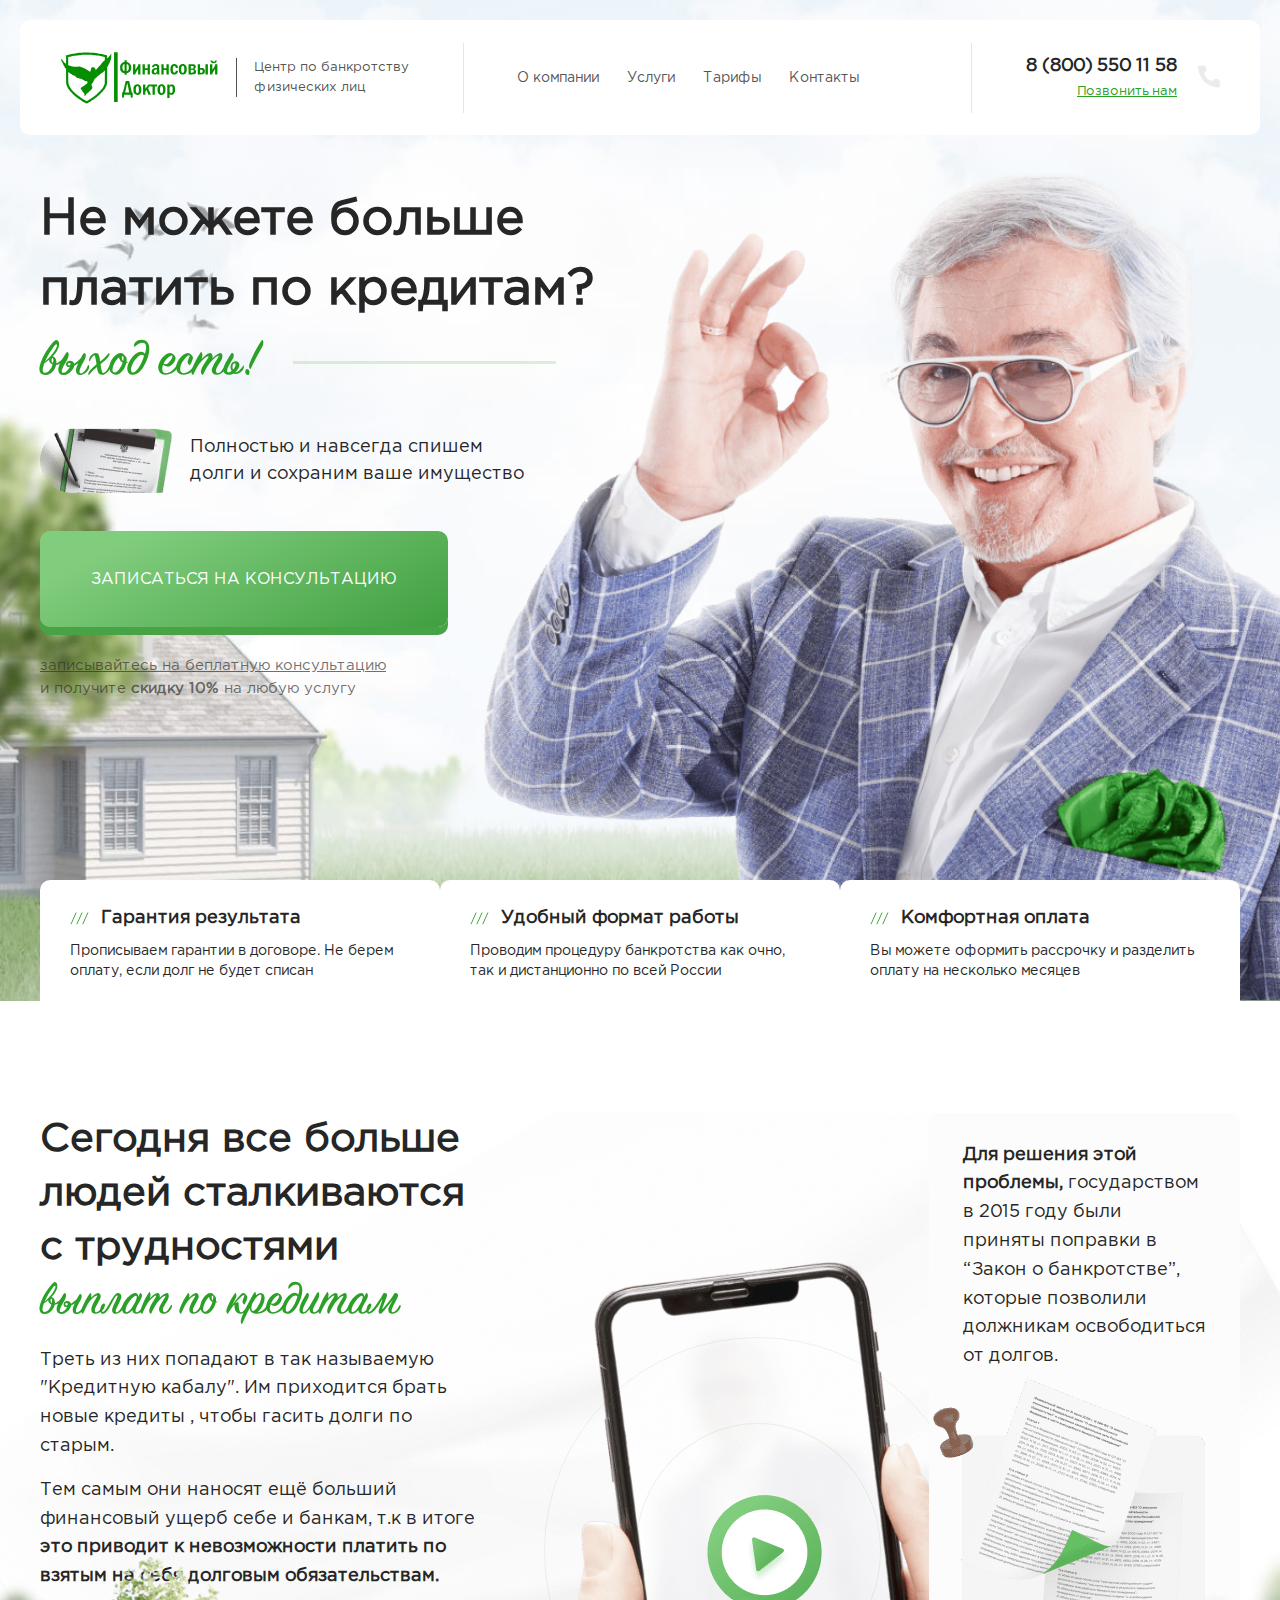
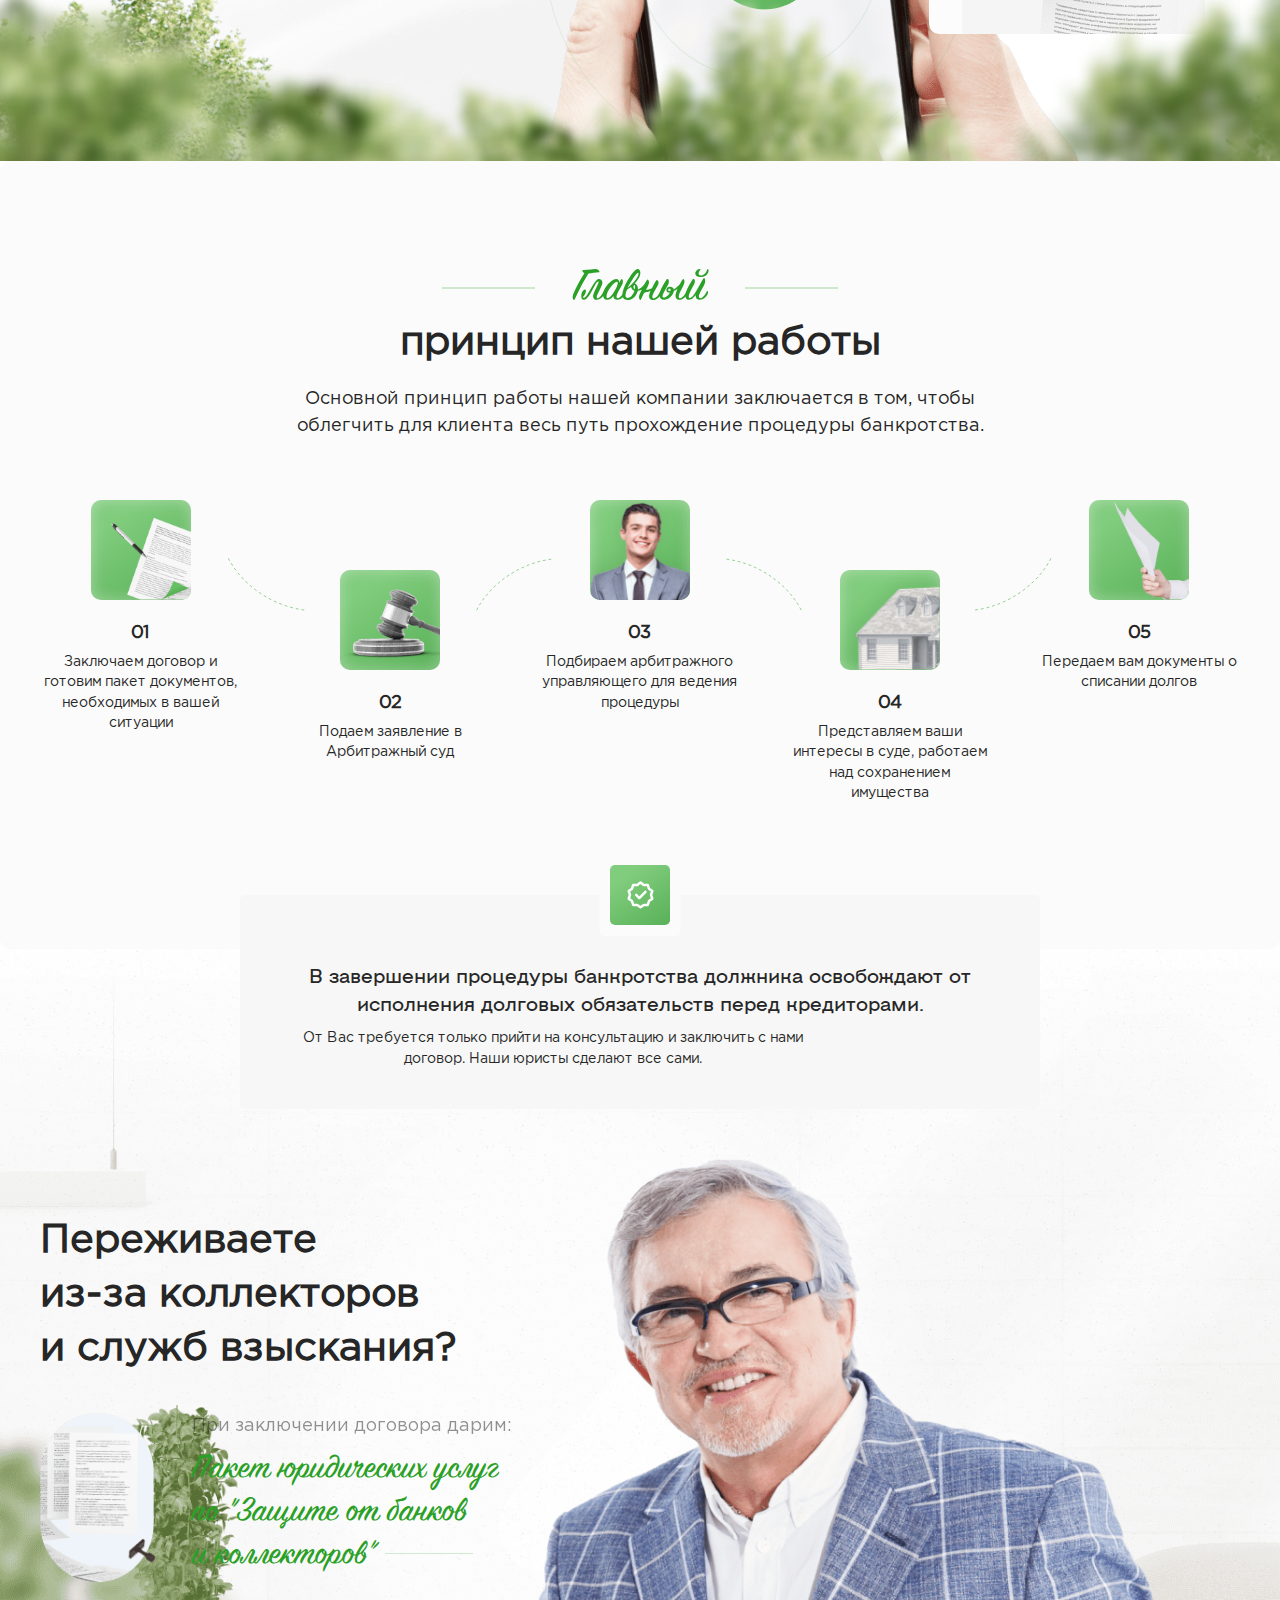
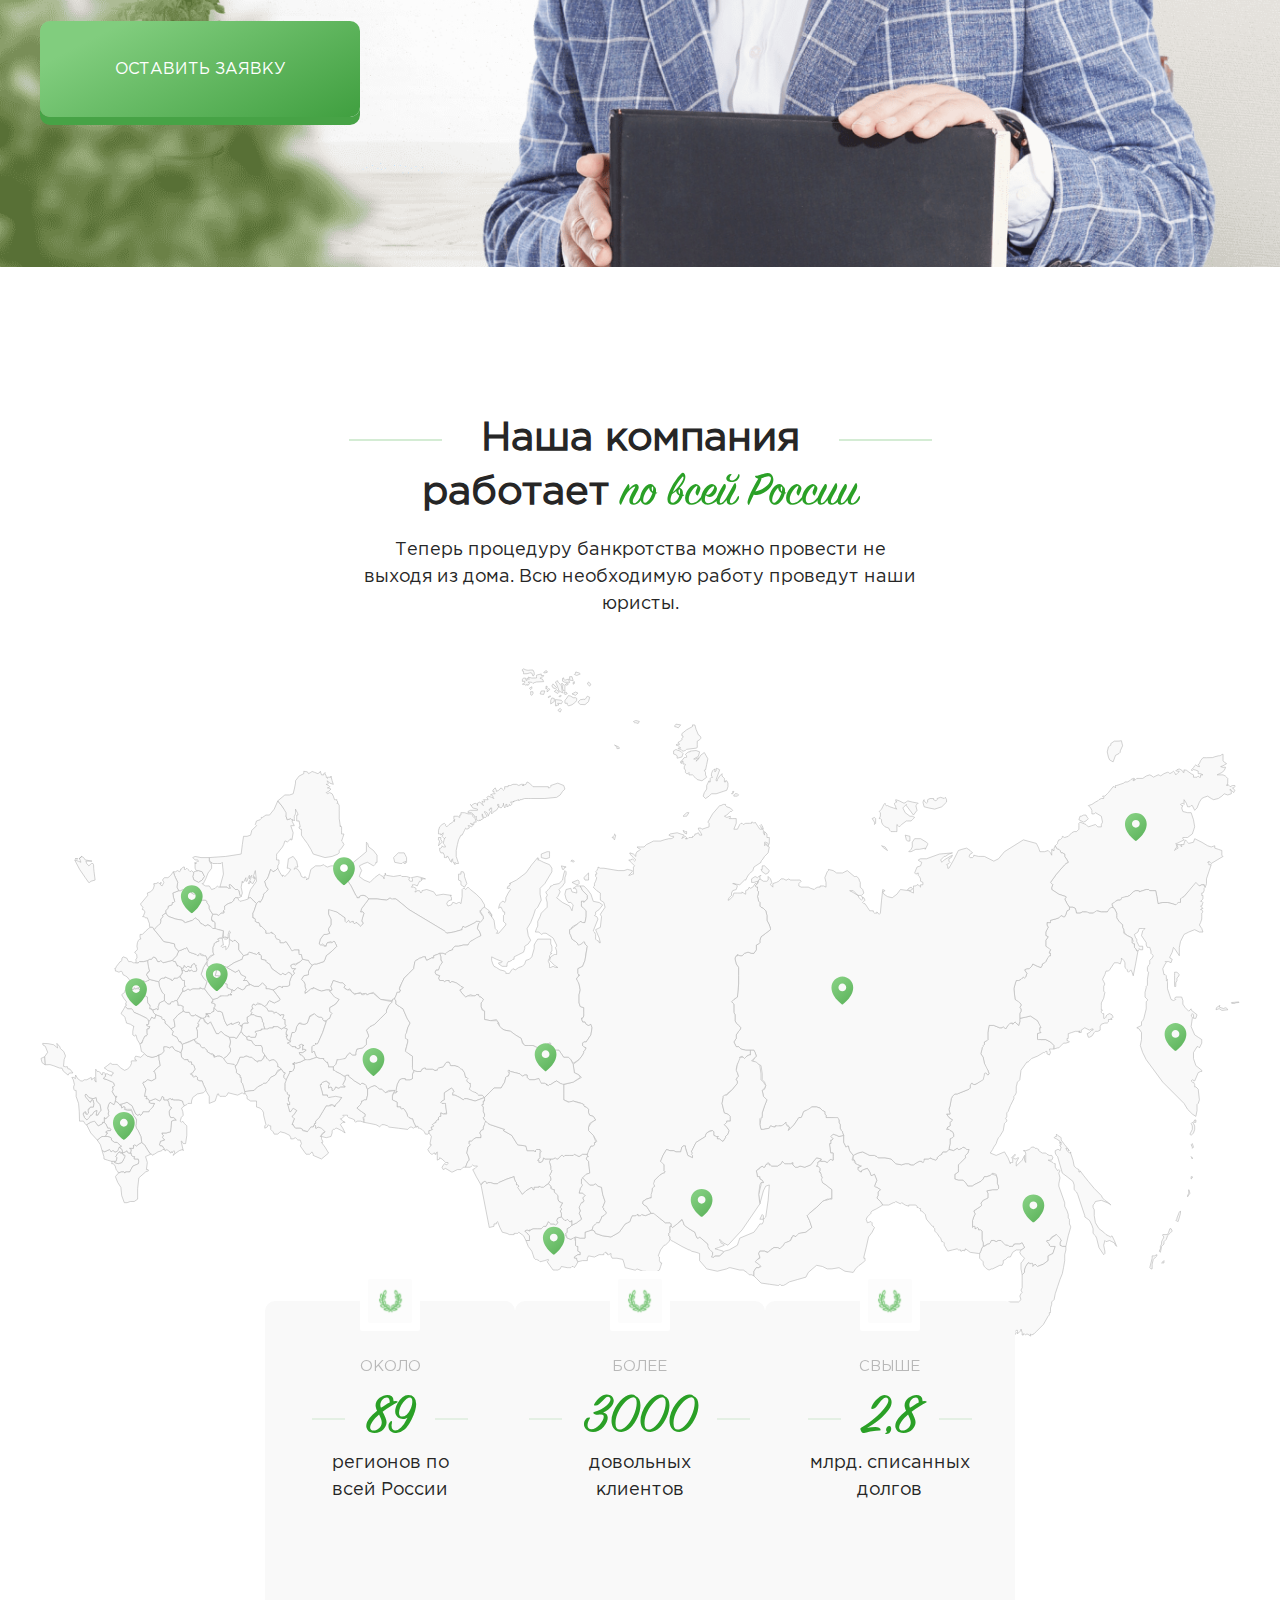
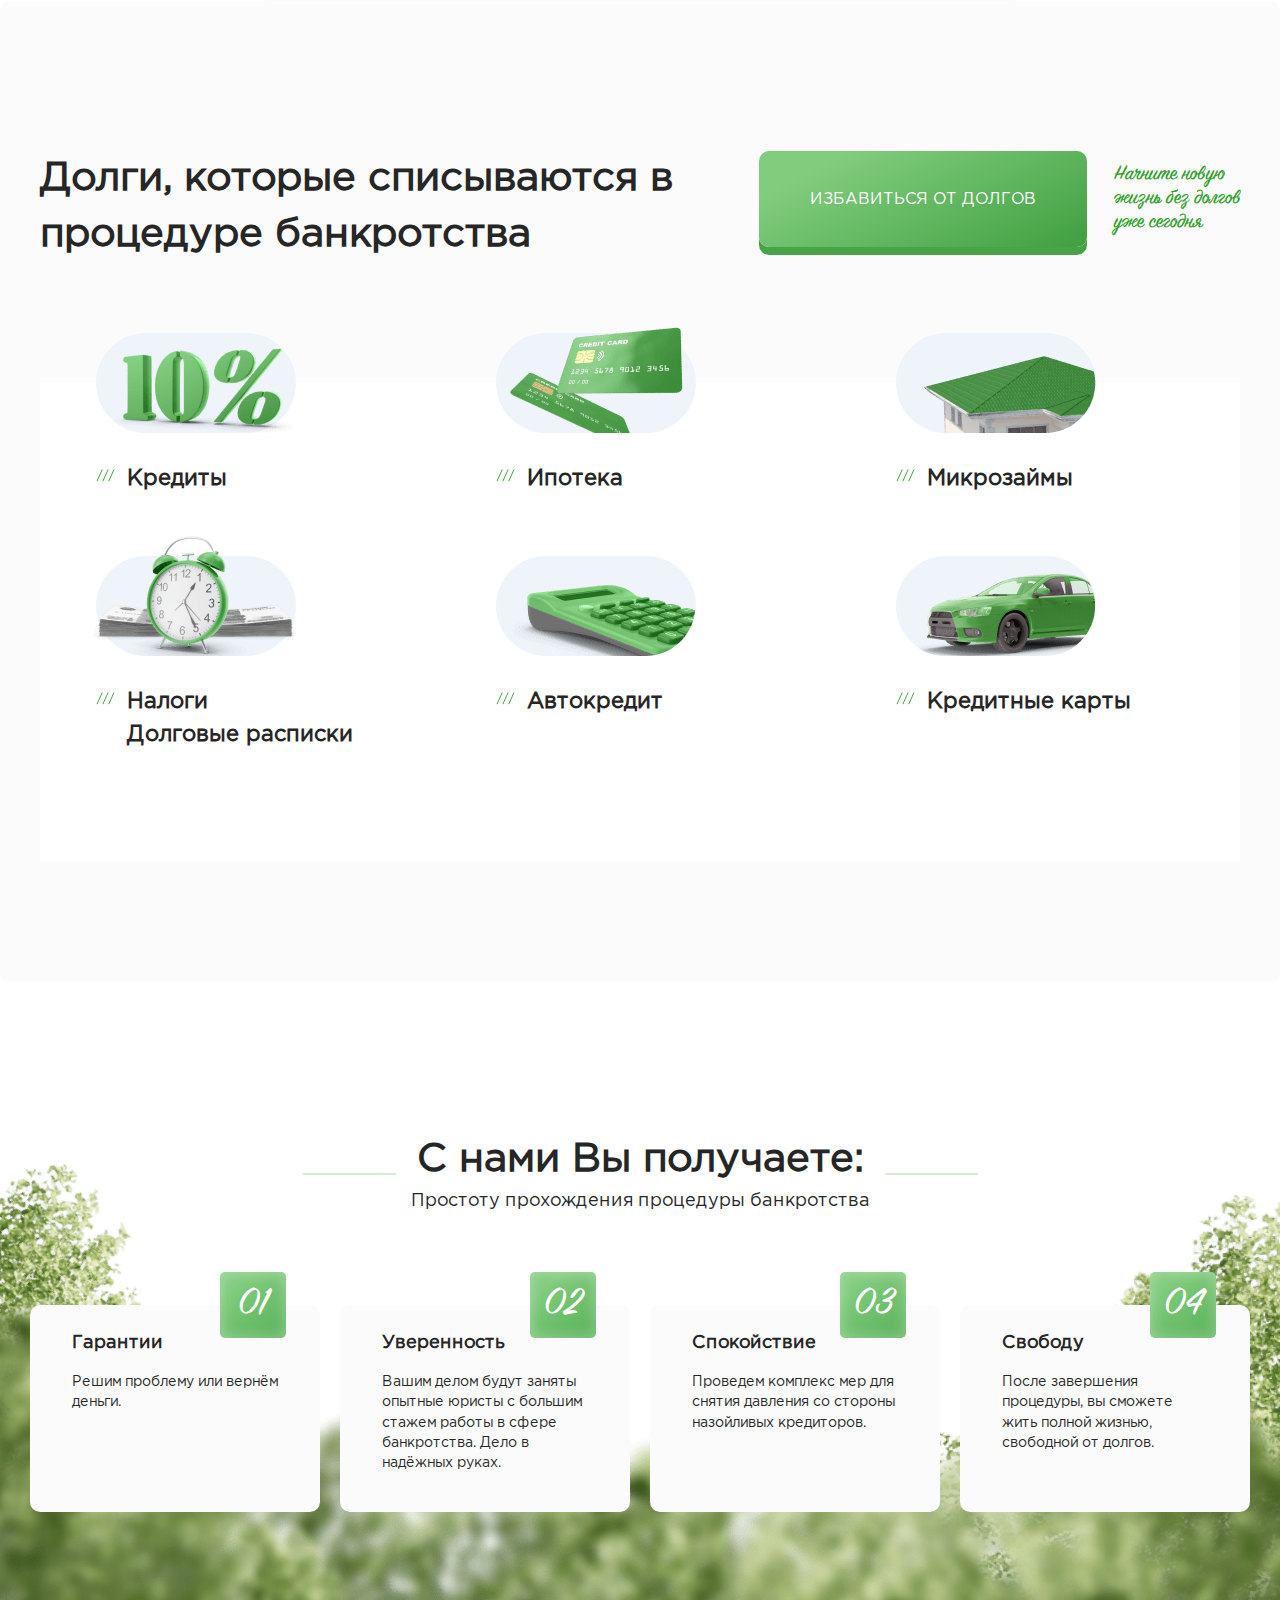
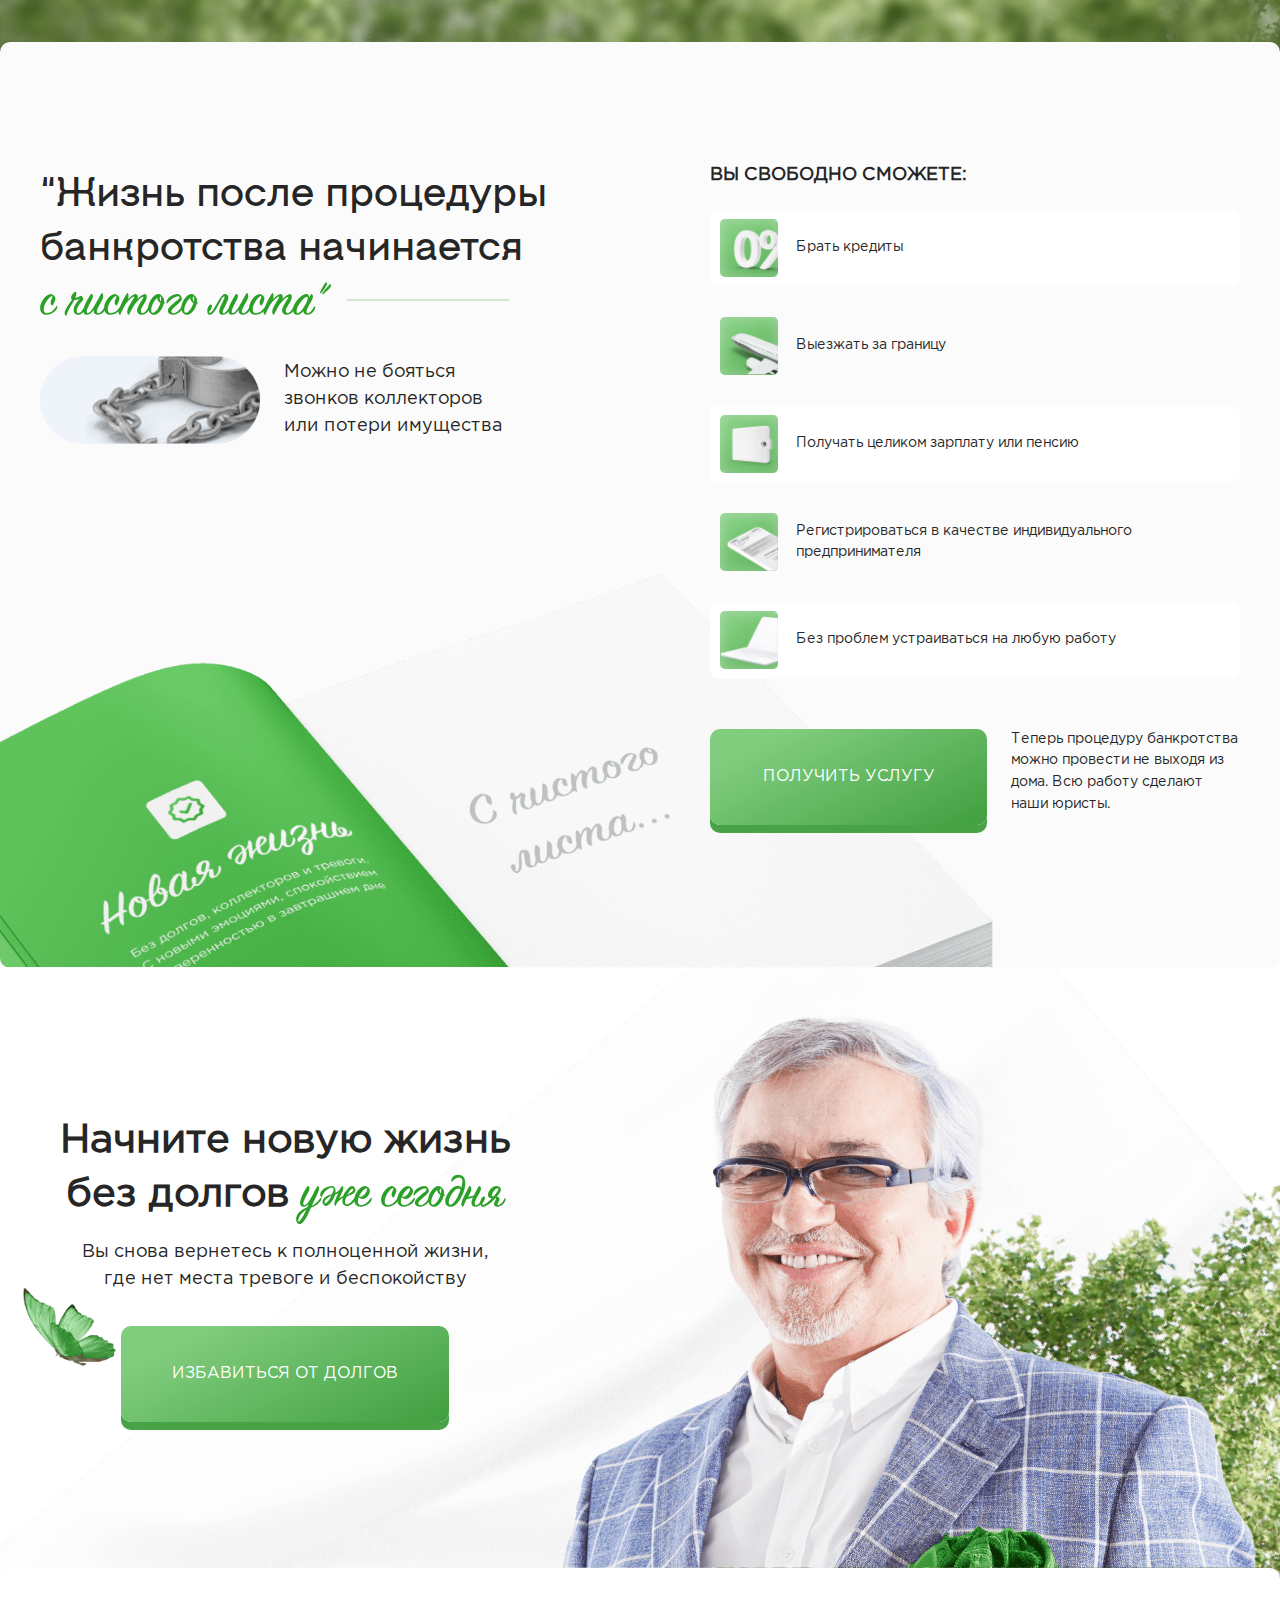
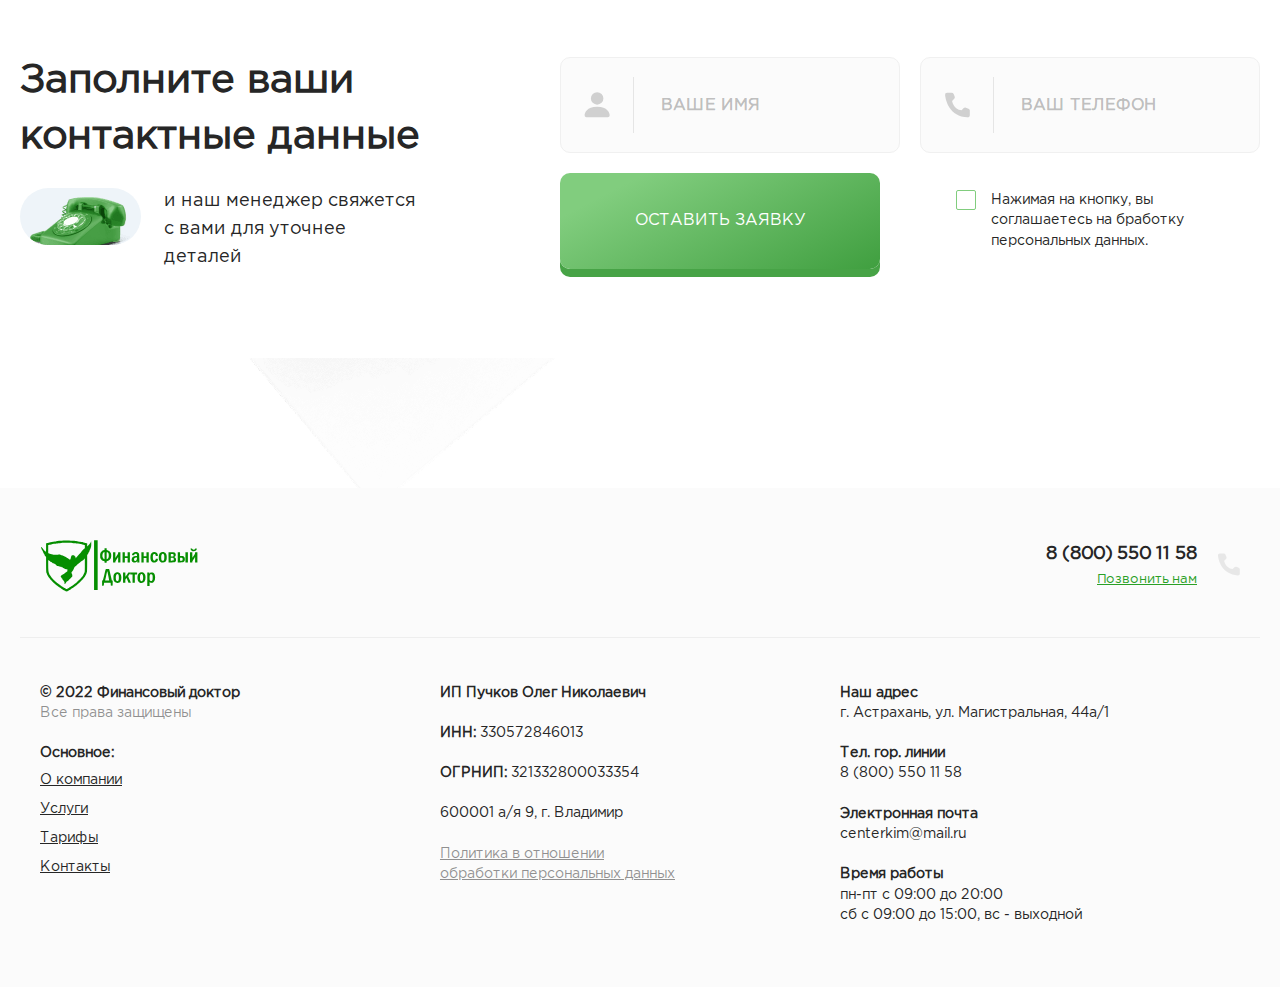
==== commit 0e8b21d1: "update page" ====
--- a/index.html
+++ b/index.html
@@ -5,8 +5,8 @@
     <meta charset="UTF-8">
     <meta name="viewport" content="width=device-width, user-scalable=no, initial-scale=1.0, maximum-scale=1.0, minimum-scale=1.0">
     <meta http-equiv="X-UA-Compatible" content="ie=edge">
-    <link rel="stylesheet" href="css/style.css?_v=20221016235415">
-    <link rel="stylesheet" href="css/fancybox.css?_v=20221016235415">
+    <link rel="stylesheet" href="css/style.css?_v=20221018161245">
+    <link rel="stylesheet" href="css/fancybox.css?_v=20221018161245">
     <title>Главная</title>
 
 </head>
@@ -432,7 +432,7 @@
                 </div>
             </section>
             <section class="new-life">
-                <div class="new-life__body">
+                <div class="new-life__body new-life__body_offset">
                     <div class="new-life__container container">
                         <div class="new-life__block block-new-life">
                             <div class="block-new-life__top">
@@ -670,7 +670,7 @@
         </div>
 
     </div>
-    <script src="js/fancybox.umd.js?_v=20221016235415"></script>
+    <script src="js/fancybox.umd.js?_v=20221018161245"></script>
     <div class="overlay">
         <div class="modal" data-modal="personal-data">
             <div class="modal__wrapper">
@@ -704,7 +704,9 @@
                             </div>
                             <input placeholder="Ваш телефон" type="tel">
                         </div>
-                        <button type="submit" class="form-modal__button button">Оставить заявку</button>
+                        <button type="submit" class="form-modal__button button">
+                            <span>Оставить заявку</span>
+                        </button>
                         <label class="form-modal__checkbox checkbox">
                             <input type="checkbox">
                             <span>Нажимая на кнопку, вы соглашаетесь на бработку персональных данных.</span>
@@ -716,7 +718,7 @@
 
         </div>
     </div>
-    <script src="js/script.js?_v=20221016235415"></script>
+    <script src="js/script.js?_v=20221018161245"></script>
 </body>
 
 </html>--- a/css/style.css
+++ b/css/style.css
@@ -409,10 +409,28 @@
   height: auto;
 }
 
+.header.active .header__container::before {
+  background: #FBFBFB;
+}
+
 .header__logo {
+  -webkit-transition: all 0.3s ease 0s;
+  transition: all 0.3s ease 0s;
   position: relative;
   z-index: 50;
   margin-right: 17px;
+}
+
+.header::after {
+  content: "";
+  position: absolute;
+  top: 0;
+  left: 0;
+  width: 100%;
+  height: 85px;
+  background: transparent;
+  -webkit-transition: all 0.3s ease 0s;
+  transition: all 0.3s ease 0s;
 }
 
 .header__phone {
@@ -480,6 +498,10 @@
   padding-top: 100px;
 }
 
+.steps__container_transparent {
+  padding-top: 5px;
+}
+
 .steps__top {
   margin-bottom: 60px;
 }
@@ -487,12 +509,25 @@
 .steps__top .top-block__description {
   max-width: 746px;
   margin: 0 auto;
+}
+
+.steps__top_left {
+  margin-bottom: 95px;
 }
 
 .steps__item {
   padding-left: 24px;
   padding-right: 24px;
   margin-bottom: 73px;
+}
+
+.steps__bottom_relative {
+  -webkit-transform: none !important;
+  transform: none !important;
+  left: 0 !important;
+  bottom: 0 !important;
+  position: relative !important;
+  margin: 0 auto 90px auto !important;
 }
 
 .item-steps {
@@ -581,6 +616,10 @@
   height: 28px;
 }
 
+.bottom-steps__button {
+  min-width: 320px;
+}
+
 .bottom-steps__title {
   font-size: 20px;
   line-height: 140%;
@@ -595,6 +634,7 @@
 }
 
 .location {
+  z-index: 3;
   position: relative;
 }
 
@@ -613,15 +653,15 @@
 
 .location__top .top-block__title span::before,
 .location__top .top-block__title span::after {
-  top: 66px;
+  top: 27px;
 }
 
 .location__top .top-block__title span::before {
-  left: 32px;
+  left: -39px;
 }
 
 .location__top .top-block__title span::after {
-  right: 32px;
+  right: -39px;
 }
 
 .location__map {
@@ -1114,8 +1154,8 @@
 .problem__phone {
   background: url("../images/problem/phone.png") 0 0/contain no-repeat;
   position: absolute;
-  left: 38%;
-  bottom: -450px;
+  left: 34%;
+  bottom: -490px;
   width: 800px;
   height: 1000px;
 }
@@ -2014,6 +2054,8 @@
 }
 
 .item-bankruptcy {
+  position: relative;
+  z-index: 3;
   background: #ffffff;
   border: 1px solid rgb(122, 122, 122);
   border-radius: 10px;
@@ -2090,6 +2132,11 @@
 .additional-costs {
   padding-top: 100px;
   margin-bottom: 88px;
+}
+
+.additional-costs__container {
+  position: relative;
+  z-index: 3;
 }
 
 .additional-costs__title {
@@ -2353,6 +2400,181 @@
   color: #000000;
 }
 
+.advantages-our-services {
+  margin-bottom: 100px;
+}
+
+.advantages-our-services__list li {
+  font-size: 18px;
+  line-height: 150%;
+  padding-left: 50px;
+  color: #000000;
+  position: relative;
+  margin-bottom: 23px;
+}
+
+.advantages-our-services__list li:last-child {
+  margin: 0;
+}
+
+.advantages-our-services__list li::before {
+  content: "";
+  position: absolute;
+  top: 50%;
+  left: 0;
+  width: 25px;
+  height: 19px;
+  -webkit-transform: translate(0, -50%);
+  transform: translate(0, -50%);
+  background: url("../images/icons/tick-green.svg") 0 0 no-repeat;
+  background-size: contain;
+}
+
+.section-our-services__item {
+  margin-bottom: 80px;
+}
+
+.section-our-services__item:last-child {
+  margin: 0;
+}
+
+.section-our-services__items_bottom {
+  margin-top: 60px;
+  margin-bottom: 10px;
+}
+
+.item-our-services__title {
+  font-size: 35px;
+  line-height: 150%;
+  color: #000000;
+  text-transform: uppercase;
+  font-weight: 700;
+  margin-bottom: 74px;
+}
+
+.item-our-services__image {
+  position: relative;
+}
+
+.item-our-services__image img {
+  max-width: 100%;
+  height: auto;
+}
+
+.item-our-services__text {
+  margin-bottom: 50px;
+  font-size: 17px;
+  line-height: 170%;
+  color: #000000;
+}
+
+.item-our-services__text:last-child {
+  margin: 0;
+}
+
+.item-our-services__text p {
+  margin-bottom: 28px;
+}
+
+.item-our-services__text p:last-child {
+  margin: 0;
+}
+
+.item-our-services__bottom {
+  background: url("../images/services/bg.png") 0 0 no-repeat;
+  background-size: 100% 100%;
+  border-radius: 10px;
+  overflow: hidden;
+  padding: 25px 41px 30px;
+}
+
+.item-our-services__desc {
+  font-size: 17px;
+  line-height: 150%;
+  color: #000000;
+  margin-bottom: 25px;
+  text-align: left;
+}
+
+.item-our-services__button {
+  min-width: 230px;
+  font-size: 11.5px !important;
+  font-weight: 700;
+  padding: 0 20px;
+  min-height: 74px;
+}
+
+.list {
+  margin-top: 42px;
+}
+
+.list li {
+  margin-bottom: 20px;
+  font-size: 17px;
+  line-height: 170%;
+  color: #000000;
+  position: relative;
+  padding-left: 16px;
+}
+
+.list li::before {
+  content: "";
+  position: absolute;
+  top: 12px;
+  left: 0;
+  width: 4px;
+  height: 4px;
+  background: #000;
+  border-radius: 50%;
+}
+
+.list li:last-child {
+  margin: 0;
+}
+
+.new-life-block__body {
+  max-width: 850px;
+  margin: 0 auto;
+  padding: 29px 58px;
+  border: 1px solid #51AB50;
+  border-radius: 10px;
+}
+
+.new-life-block__content {
+  padding-right: 20px;
+}
+
+.new-life-block__title {
+  font-size: 17px;
+  line-height: 150%;
+  font-weight: 700;
+  color: #000000;
+  margin-bottom: 10px;
+  text-align: left;
+}
+
+.new-life-block__text {
+  font-size: 16px;
+  line-height: 160%;
+  color: #000000;
+  max-width: 375px;
+  text-align: left;
+}
+
+.new-life-block__text_big b {
+  font-size: 14px;
+}
+
+.new-life-block__button {
+  -webkit-box-flex: 0;
+  -ms-flex: 0 0 230px;
+  flex: 0 0 230px;
+  padding: 0 20px;
+  font-size: 11.5px !important;
+  min-height: 70px;
+  min-width: 230px;
+}
+
 @media (min-width: 725.98px) {
   .advantages__row {
     display: -webkit-box;
@@ -2557,6 +2779,42 @@
   .services__title {
     text-align: center;
   }
+
+  .advantages-our-services__body {
+    display: -webkit-box;
+    display: -ms-flexbox;
+    display: flex;
+    margin: 0 -23px;
+  }
+
+  .advantages-our-services__list {
+    padding: 0 23px;
+  }
+
+  .section-our-services__items_bottom {
+    margin-top: 80px;
+    margin-bottom: 50px;
+  }
+
+  .item-our-services__bottom {
+    max-width: 620px;
+  }
+
+  .item-our-services__bottom_big {
+    max-width: 730px;
+  }
+
+  .new-life-block__body {
+    display: -webkit-box;
+    display: -ms-flexbox;
+    display: flex;
+  }
+
+  .new-life-block__content {
+    -webkit-box-flex: 1;
+    -ms-flex: 1 1 auto;
+    flex: 1 1 auto;
+  }
 }
 
 @media (min-width: 991.98px) {
@@ -2624,8 +2882,30 @@
     flex: 0 1 33.333%;
   }
 
+  .steps__container_transparent {
+    background: transparent;
+  }
+
   .steps__container {
     padding-bottom: 73px;
+  }
+
+  .steps__top_left {
+    text-align: left !important;
+  }
+
+  .steps__top_left br {
+    display: none;
+  }
+
+  .steps__top_left .top-block__title span::before,
+  .steps__top_left .top-block__title span::after {
+    display: none;
+  }
+
+  .steps__top_left .top-block__description {
+    text-align: left !important;
+    margin: 0 !important;
   }
 
   .steps__item {
@@ -2698,6 +2978,14 @@
     border-radius: 5px;
   }
 
+  .bottom-steps__text {
+    margin-bottom: 40px !important;
+  }
+
+  .bottom-steps__text:last-child {
+    margin: 0 !important;
+  }
+
   .location__items {
     margin: -79px auto 0 auto;
     max-width: 750px;
@@ -2799,6 +3087,10 @@
 
   .new-life__abilities {
     max-width: 530px;
+  }
+
+  .beginning__container_offset {
+    margin-top: 120px !important;
   }
 
   .beginning__content {
@@ -2820,6 +3112,22 @@
     justify-content: flex-end;
   }
 
+  .contacts_bg {
+    position: relative;
+  }
+
+  .contacts_bg::before {
+    content: "";
+    position: absolute;
+    top: -300px;
+    left: 50%;
+    width: 100%;
+    height: 1000px;
+    background: url("../images/beginning/bg-white.png") right center/contain no-repeat;
+    -webkit-transform: translate(-50%, 0) rotate(-40deg);
+    transform: translate(-50%, 0) rotate(-40deg);
+  }
+
   .contacts__body {
     display: -webkit-box;
     display: -ms-flexbox;
@@ -2839,6 +3147,11 @@
     flex: 1 1 auto;
   }
 
+  .intro__body {
+    background: url("../images/intro-bg.png") 0 0 no-repeat;
+    background-size: 100% 100%;
+  }
+
   .item-bankruptcy {
     display: -webkit-box;
     display: -ms-flexbox;
@@ -2849,6 +3162,9 @@
     display: -webkit-box;
     display: -ms-flexbox;
     display: flex;
+    -webkit-box-flex: 1;
+    -ms-flex: 1 1 auto;
+    flex: 1 1 auto;
     border-right: 1px solid rgb(122, 122, 122);
   }
 
@@ -2881,8 +3197,18 @@
   }
 
   .additional-costs {
+    position: relative;
+    min-height: 718px;
+  }
+
+  .additional-costs::before {
+    content: "";
+    position: absolute;
+    top: -36%;
+    left: 0;
+    width: 100%;
+    height: 136%;
     background: url("../images/additional-costs-bg.png") 0 bottom/cover no-repeat;
-    min-height: 718px;
   }
 
   .additional-costs__top {
@@ -3039,6 +3365,70 @@
     flex: 0 1 50%;
     padding: 0 20px;
   }
+
+  .advantages-our-services__body {
+    margin: 0 -54px;
+  }
+
+  .advantages-our-services__list {
+    padding: 0 54px;
+  }
+
+  .section-our-services__item:nth-child(even) .item-our-services__body {
+    -webkit-box-orient: horizontal;
+    -webkit-box-direction: reverse;
+    -ms-flex-direction: row-reverse;
+    flex-direction: row-reverse;
+    -webkit-box-align: start !important;
+    -ms-flex-align: start !important;
+    align-items: flex-start !important;
+  }
+
+  .section-our-services__items_bottom {
+    margin-top: 102px;
+    margin-bottom: 100px;
+  }
+
+  .section-our-services__items_bottom .item-our-services__image {
+    -ms-flex-item-align: end;
+    align-self: flex-end;
+    padding-bottom: 20px;
+  }
+
+  .item-our-services__body {
+    display: -webkit-box;
+    display: -ms-flexbox;
+    display: flex;
+    -webkit-box-align: center;
+    -ms-flex-align: center;
+    align-items: center;
+  }
+
+  .item-our-services__body {
+    margin-bottom: 45px;
+  }
+
+  .item-our-services__body:last-child {
+    margin: 0;
+  }
+
+  .item-our-services__image {
+    -webkit-box-flex: 0;
+    -ms-flex: 0 0 450px;
+    flex: 0 0 450px;
+    -ms-flex-item-align: start;
+    align-self: flex-start;
+  }
+
+  .item-our-services__image_small {
+    display: none;
+  }
+
+  .item-our-services__content {
+    -webkit-box-flex: 1;
+    -ms-flex: 1 1 auto;
+    flex: 1 1 auto;
+  }
 }
 
 @media (min-width: 1240px) {
@@ -3054,6 +3444,10 @@
   .debts__column {
     background: #fff;
   }
+
+  .section-our-services__items_bottom .section-our-services__item {
+    margin-bottom: 80px;
+  }
 }
 
 @media (min-width: 1650.98px) {
@@ -3214,6 +3608,15 @@
     line-height: 140%;
   }
 
+  .header {
+    position: fixed;
+    z-index: 999;
+    top: 0;
+    left: 0;
+    width: 100%;
+    height: auto;
+  }
+
   .header__container {
     -webkit-box-pack: justify;
     -ms-flex-pack: justify;
@@ -3226,7 +3629,9 @@
     top: 0;
     left: 50%;
     border-radius: 10px;
-    background: #FBFBFB;
+    background: transparent;
+    -webkit-transition: all 0.3s ease 0s;
+    transition: all 0.3s ease 0s;
     -webkit-transform: translate(-50%, 0);
     transform: translate(-50%, 0);
     width: 100%;
@@ -3404,6 +3809,14 @@
     margin-top: -10px;
   }
 
+  .steps__container_transparent {
+    padding-top: 140px !important;
+  }
+
+  .steps__container_transparent .steps__items {
+    margin-bottom: 0 !important;
+  }
+
   .steps__container {
     padding-top: 80px;
   }
@@ -3417,6 +3830,10 @@
     margin: 0 auto;
   }
 
+  .steps__bottom_relative {
+    margin: 80px auto 90px !important;
+  }
+
   .bottom-steps {
     position: relative;
   }
@@ -3433,12 +3850,21 @@
     margin-bottom: -134px !important;
   }
 
+  .bottom-steps__button {
+    display: none;
+  }
+
   .location__container {
     padding-top: 82px;
   }
 
   .location__container {
     padding-bottom: 60px;
+  }
+
+  .location__top .top-block__title span::before,
+  .location__top .top-block__title span::after {
+    top: 23px;
   }
 
   .debts__container {
@@ -3478,9 +3904,16 @@
   }
 
   .main-block {
-    top: 40px;
     position: relative;
     z-index: 30;
+  }
+
+  .main-block__content {
+    padding-top: 74px;
+  }
+
+  .main-block__content {
+    padding-top: 50px;
   }
 
   .main-block__button {
@@ -3553,6 +3986,12 @@
 
   .new-life__block {
     margin-bottom: 50px;
+  }
+
+  .abilities-new-life__bottom_middle {
+    -webkit-box-pack: center;
+    -ms-flex-pack: center;
+    justify-content: center;
   }
 
   .beginning {
@@ -3657,7 +4096,7 @@
     height: 530px;
   }
 
-  .modal {
+  .modal__wrapper {
     padding: 40px 20px 300px 20px;
   }
 
@@ -3686,6 +4125,12 @@
 
   .bankruptcy__item {
     margin-bottom: 80px;
+  }
+
+  .bankruptcy__item {
+    max-width: 504px;
+    margin-left: auto;
+    margin-right: auto;
   }
 
   .item-bankruptcy__main {
@@ -3872,6 +4317,38 @@
   .our-offices__item {
     margin-bottom: 26px;
   }
+
+  .advantages-our-services {
+    margin-bottom: 70px;
+  }
+
+  .advantages-our-services__list li {
+    font-size: 16px;
+  }
+
+  .item-our-services__title {
+    margin-bottom: 10px;
+  }
+
+  .item-our-services__image {
+    display: -webkit-box;
+    display: -ms-flexbox;
+    display: flex;
+    -webkit-box-pack: center;
+    -ms-flex-pack: center;
+    justify-content: center;
+    position: relative;
+    margin-bottom: 30px;
+  }
+
+  .new-life-block__container {
+    padding-bottom: 20px;
+  }
+
+  .new-life-block__body {
+    margin: 0 -20px;
+    padding: 29px 20px;
+  }
 }
 
 @media (max-width: 991.98px) and (max-width: 725.98px) {
@@ -3925,6 +4402,36 @@
     font-size: 14px;
   }
 
+  .header__container {
+    background: transparent;
+    -webkit-box-pack: end;
+    -ms-flex-pack: end;
+    justify-content: flex-end;
+    top: 0;
+    min-height: 50px;
+  }
+
+  .header__container::before {
+    height: 85px;
+  }
+
+  .header.active .header__logo {
+    opacity: 0;
+    visibility: hidden;
+  }
+
+  .header__logo {
+    position: absolute;
+    bottom: 0;
+    left: 50%;
+    -webkit-transform: translate(-50%, 50%);
+    transform: translate(-50%, 50%);
+  }
+
+  .header.scroll::after {
+    background: #fff;
+  }
+
   .advantages {
     margin-bottom: 60px;
   }
@@ -3935,6 +4442,22 @@
 
   .advantages__column:last-child {
     margin: 0;
+  }
+
+  .steps__container_transparent {
+    padding-top: 52px !important;
+  }
+
+  .steps__container_transparent .steps__body {
+    padding: 0 !important;
+  }
+
+  .steps__container_transparent .top-block__description {
+    font-size: 12px !important;
+  }
+
+  .steps__container_transparent .steps__top {
+    margin-bottom: 55px !important;
   }
 
   .steps__container {
@@ -3952,6 +4475,10 @@
   .steps__bottom {
     width: calc(100% - 20px) !important;
     border-radius: 10px;
+  }
+
+  .steps__bottom_relative {
+    margin: 80px auto 105px !important;
   }
 
   .item-steps__text {
@@ -4118,6 +4645,10 @@
   }
 
   .main-block__body {
+    background: url("../images/intro/bg-adaptive-mobile.png") 0 bottom/cover no-repeat;
+  }
+
+  .main-block__body {
     min-height: 767px;
   }
 
@@ -4436,7 +4967,7 @@
     height: 280px;
   }
 
-  .modal {
+  .modal__wrapper {
     padding: 20px 20px 300px 20px;
   }
 
@@ -4657,6 +5188,110 @@
   .item-our-offices__text {
     font-size: 12px;
   }
+
+  .advantages-our-services {
+    margin-bottom: 50px;
+  }
+
+  .advantages-our-services__list {
+    margin-bottom: 20px;
+  }
+
+  .advantages-our-services__list:last-child {
+    margin: 0;
+  }
+
+  .advantages-our-services__list li {
+    margin-bottom: 20px;
+    padding-left: 35px;
+    font-size: 14px;
+  }
+
+  .advantages-our-services__list li::before {
+    width: 20px;
+    height: 15px;
+  }
+
+  .section-our-services__item {
+    margin-bottom: 60px;
+  }
+
+  .item-our-services__title {
+    font-size: 25px;
+    margin-bottom: 25px;
+  }
+
+  .item-our-services__image {
+    display: none;
+  }
+
+  .item-our-services__image_small {
+    display: -webkit-box;
+    display: -ms-flexbox;
+    display: flex;
+    -webkit-box-pack: center;
+    -ms-flex-pack: center;
+    justify-content: center;
+  }
+
+  .item-our-services__image img {
+    max-height: 300px;
+  }
+
+  .item-our-services__text p {
+    margin-bottom: 20px;
+  }
+
+  .item-our-services__text {
+    font-size: 12px;
+  }
+
+  .item-our-services__text {
+    margin-bottom: 20px;
+  }
+
+  .item-our-services__text br {
+    display: none;
+  }
+
+  .item-our-services__bottom {
+    text-align: center;
+    padding: 25px 20px 30px;
+  }
+
+  .item-our-services__desc {
+    font-size: 12px;
+    padding-right: 10px;
+  }
+
+  .list li {
+    font-size: 12px;
+    margin-bottom: 15px;
+    padding-left: 13px;
+  }
+
+  .list li::before {
+    top: 8px;
+  }
+
+  .new-life-block__container {
+    padding-bottom: 35px;
+  }
+
+  .new-life-block__body {
+    text-align: center;
+    margin: 0 -10px;
+  }
+
+  .new-life-block__text {
+    margin-bottom: 25px;
+  }
+}
+
+@media (max-width: 360.98px) {
+  .form-modal__button {
+    width: 280px;
+  }
 }
 
 @media (max-width: 355px) {
@@ -4682,7 +5317,12 @@
 
 @media (min-width: 991.98px) and (max-width: 1240px) {
   .header__logo {
-    margin-right: 54px;
+    margin-right: 40px;
+  }
+
+  .header__menu {
+    padding: 0 40px;
+    margin-right: 40px;
   }
 }
 
@@ -4709,6 +5349,10 @@
     -ms-flex: 0 1 50%;
     flex: 0 1 50%;
     padding: 0 20px;
+  }
+
+  .steps__container_transparent .steps__items {
+    padding-bottom: 0 !important;
   }
 
   .location__items {
@@ -4813,7 +5457,7 @@
 
   .problem__phone {
     left: auto;
-    right: -23%;
+    right: -27%;
   }
 
   .abilities-new-life__label {
@@ -4841,6 +5485,10 @@
     max-width: 502px;
     margin: 0 auto;
   }
+
+  .item-our-services:nth-child(2) .item-our-services__image {
+    margin-bottom: 60px;
+  }
 }
 
 @media (min-width: 410px) and (max-width: 725.98px) {
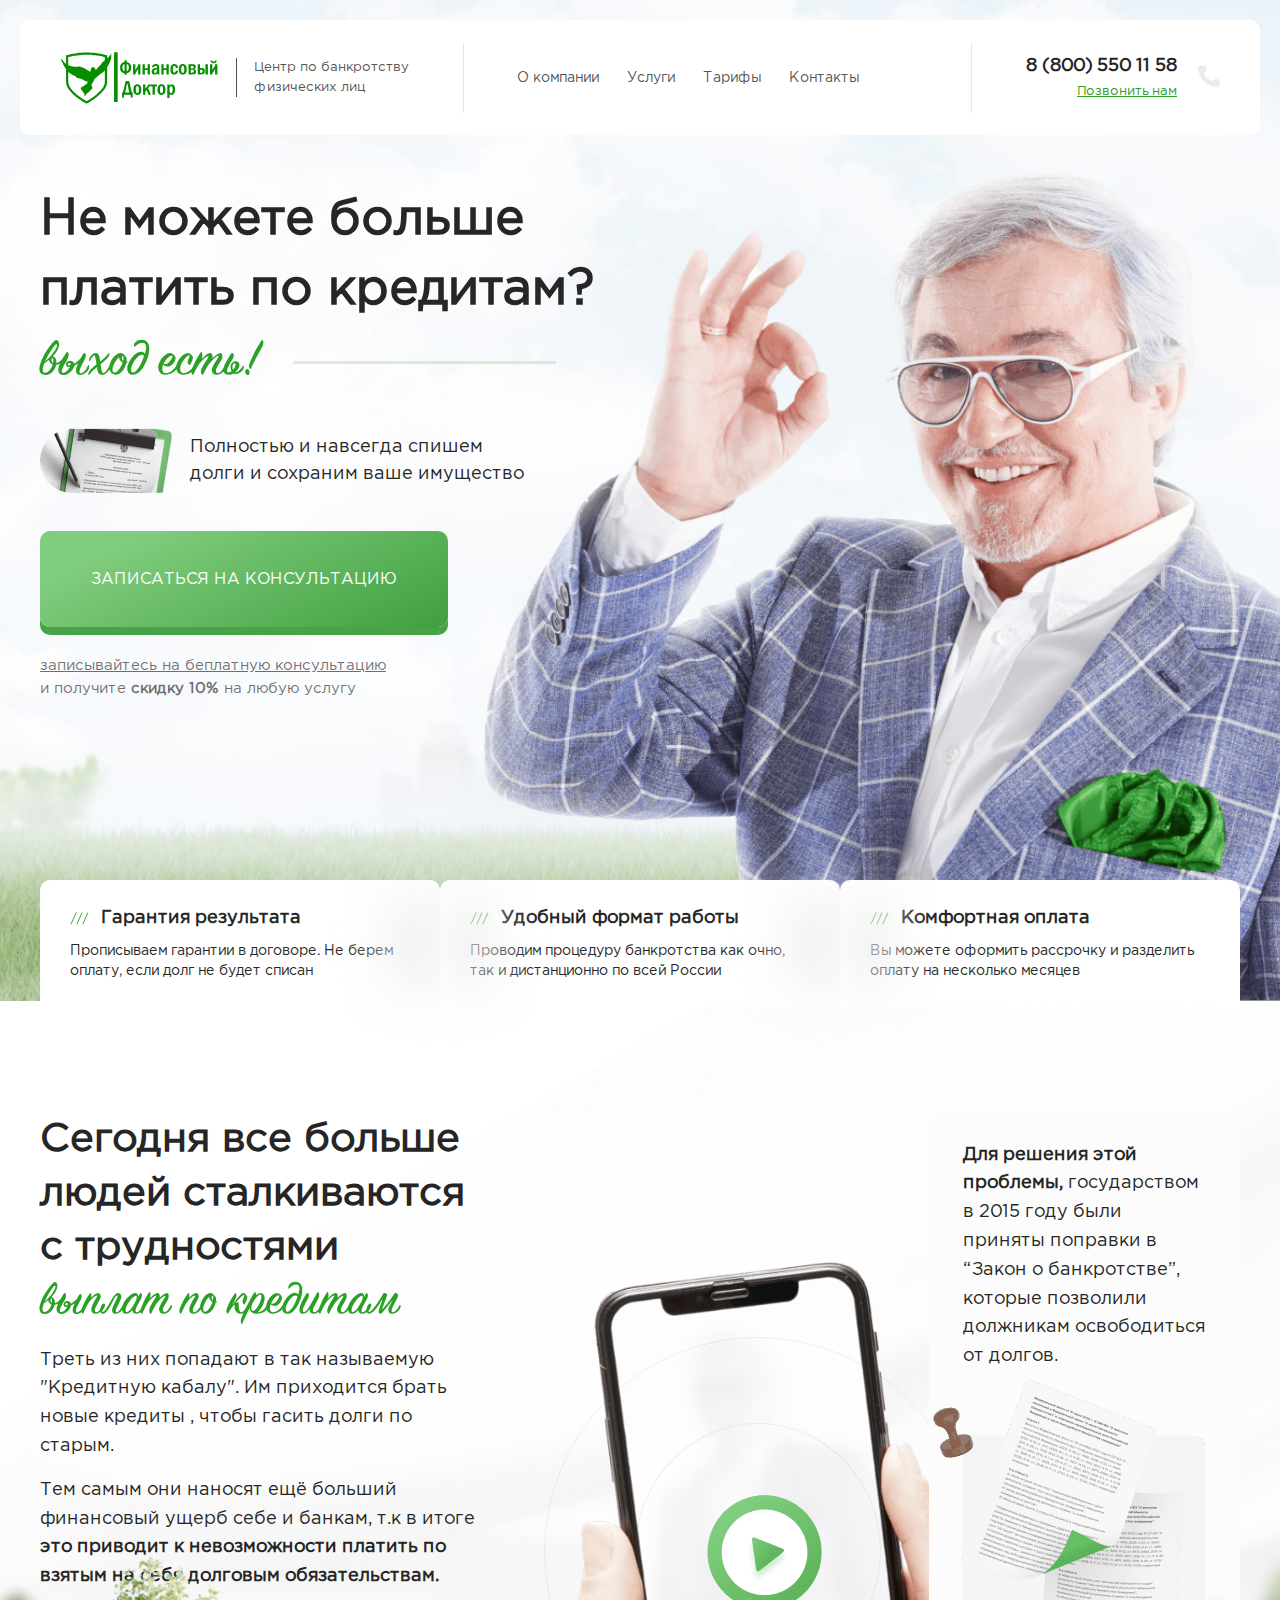
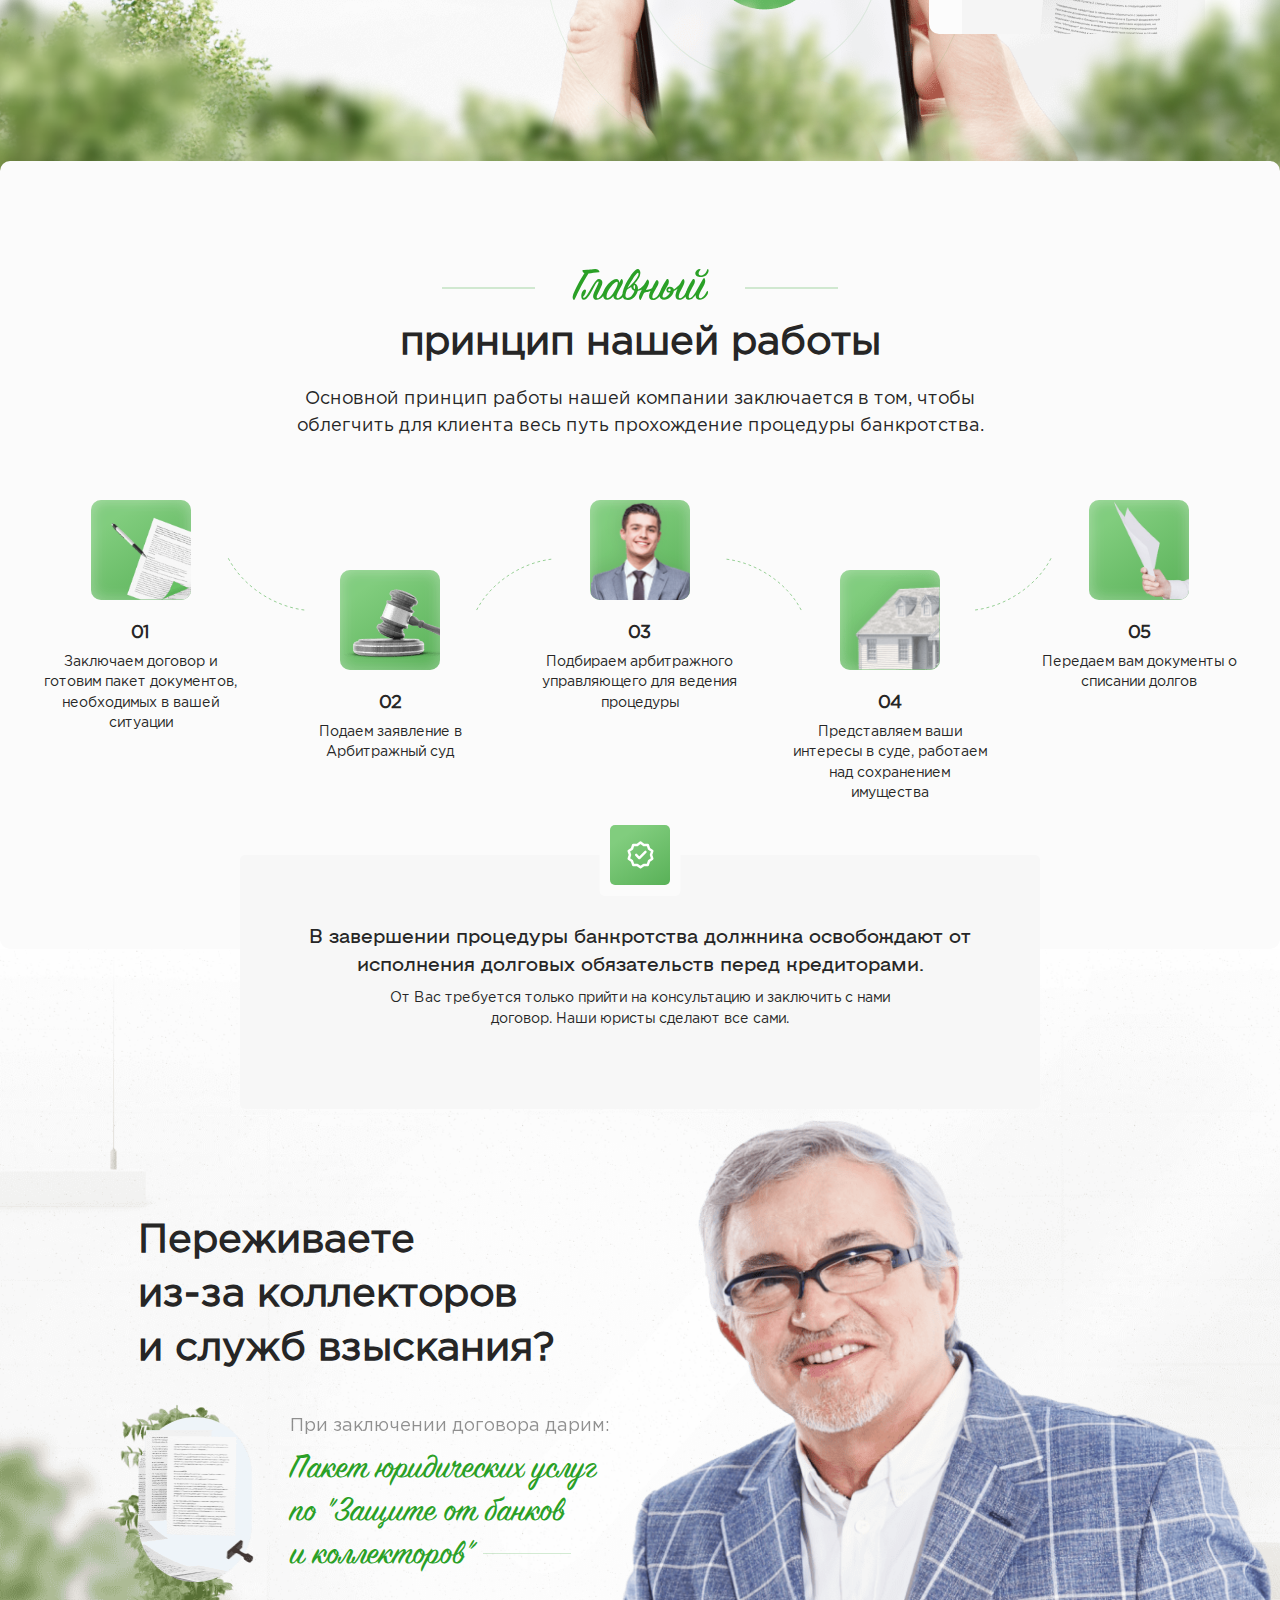
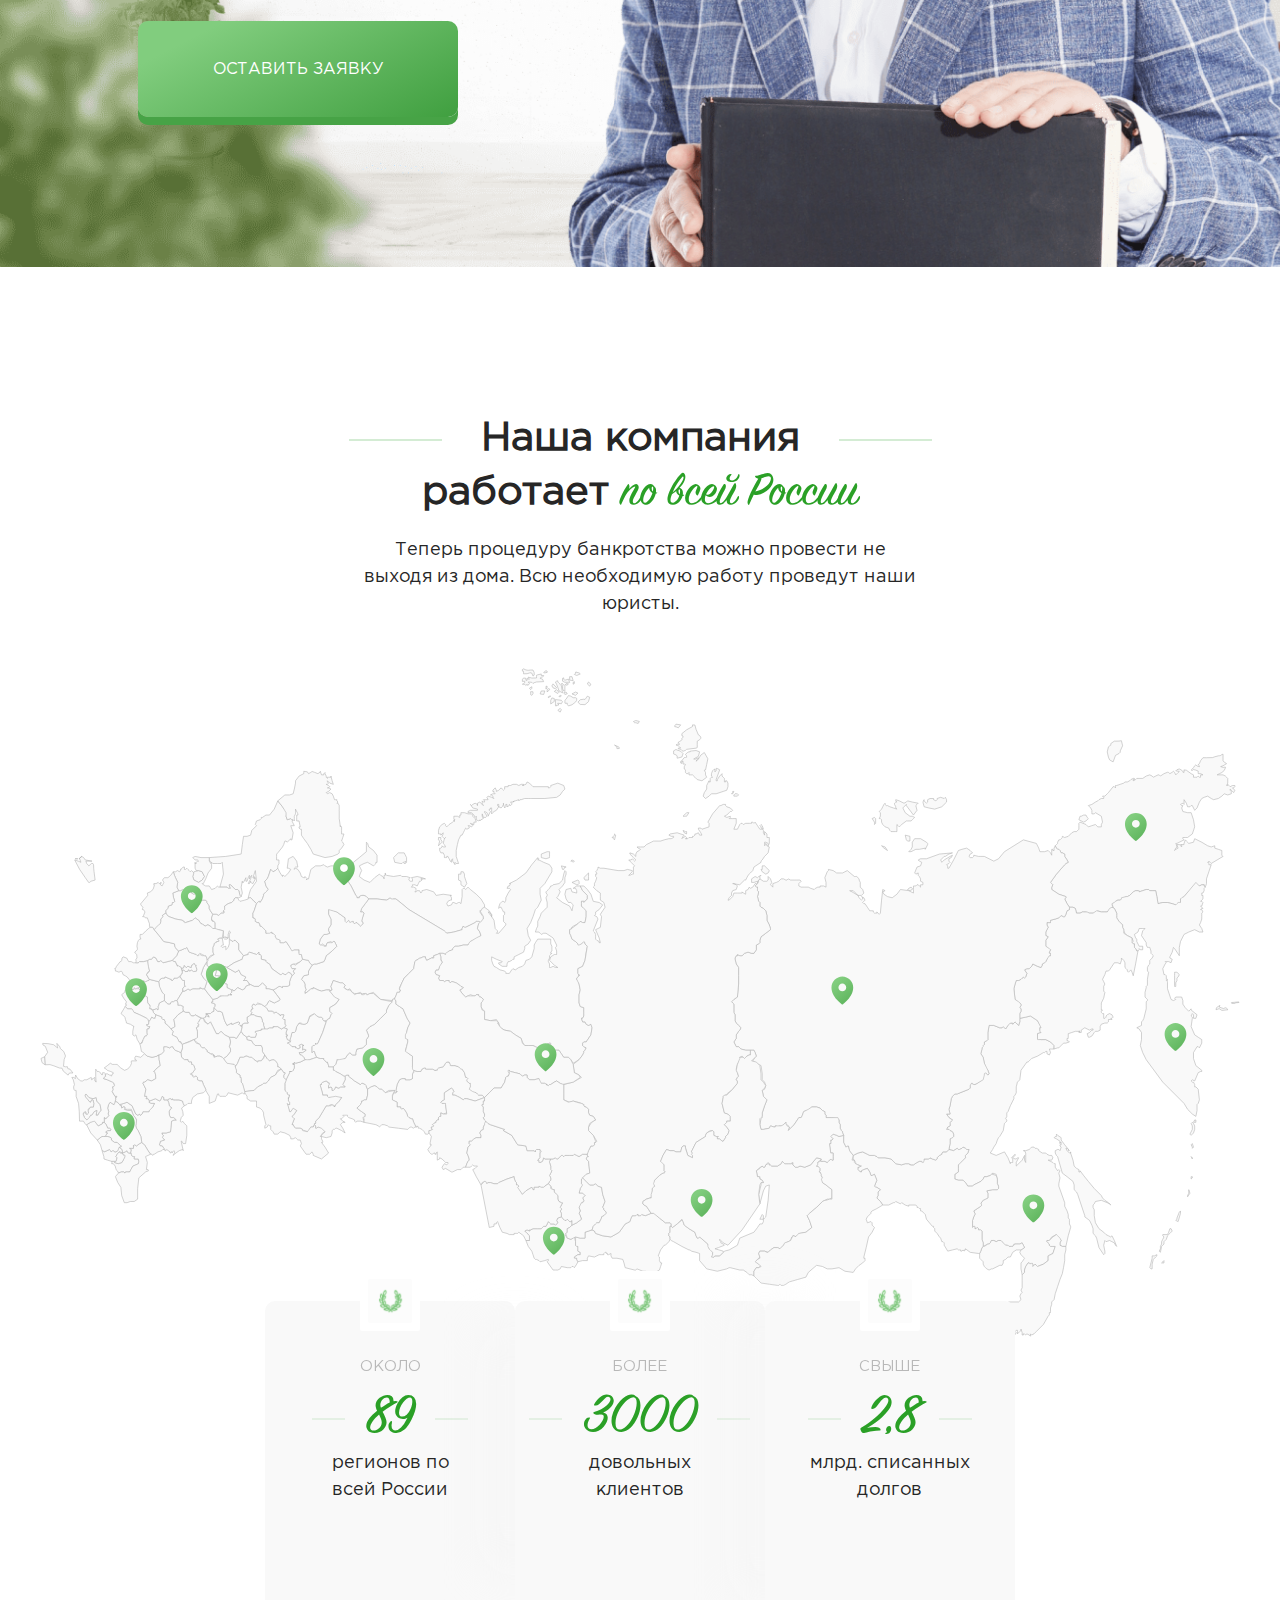
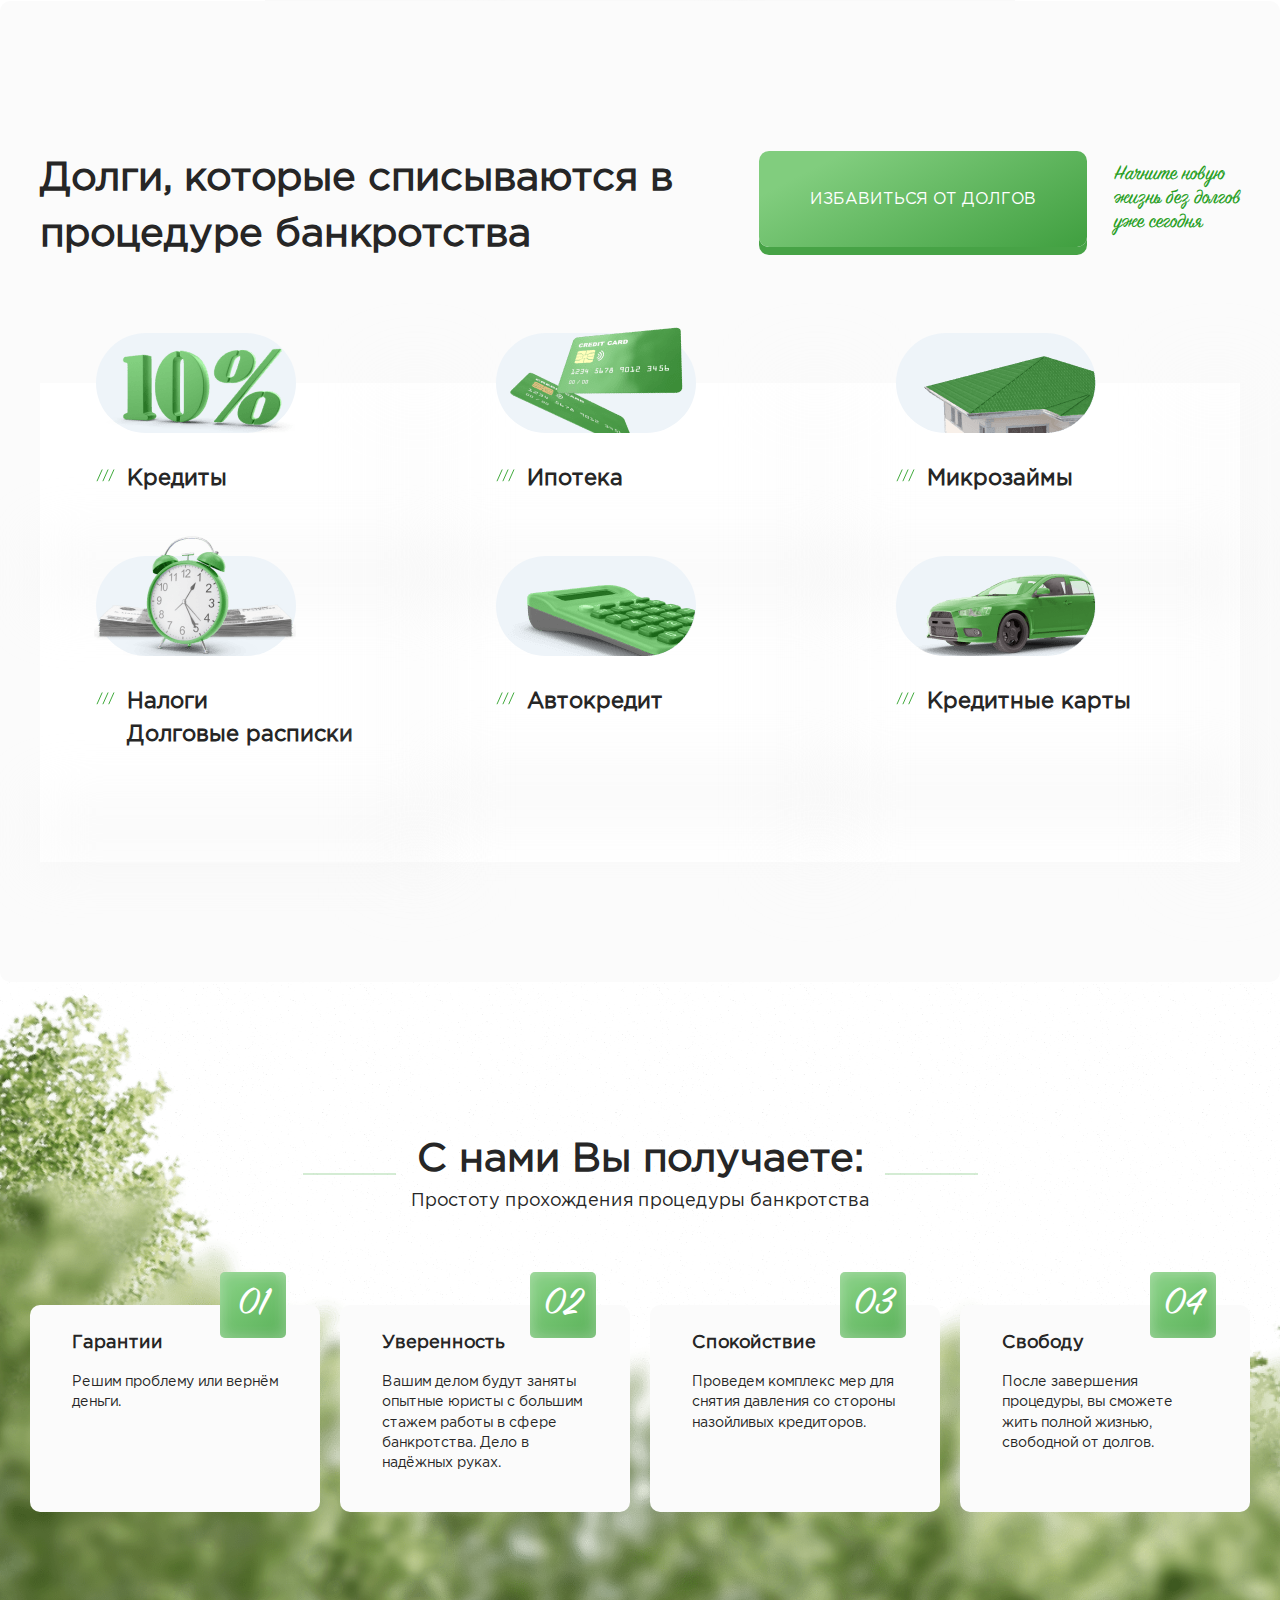
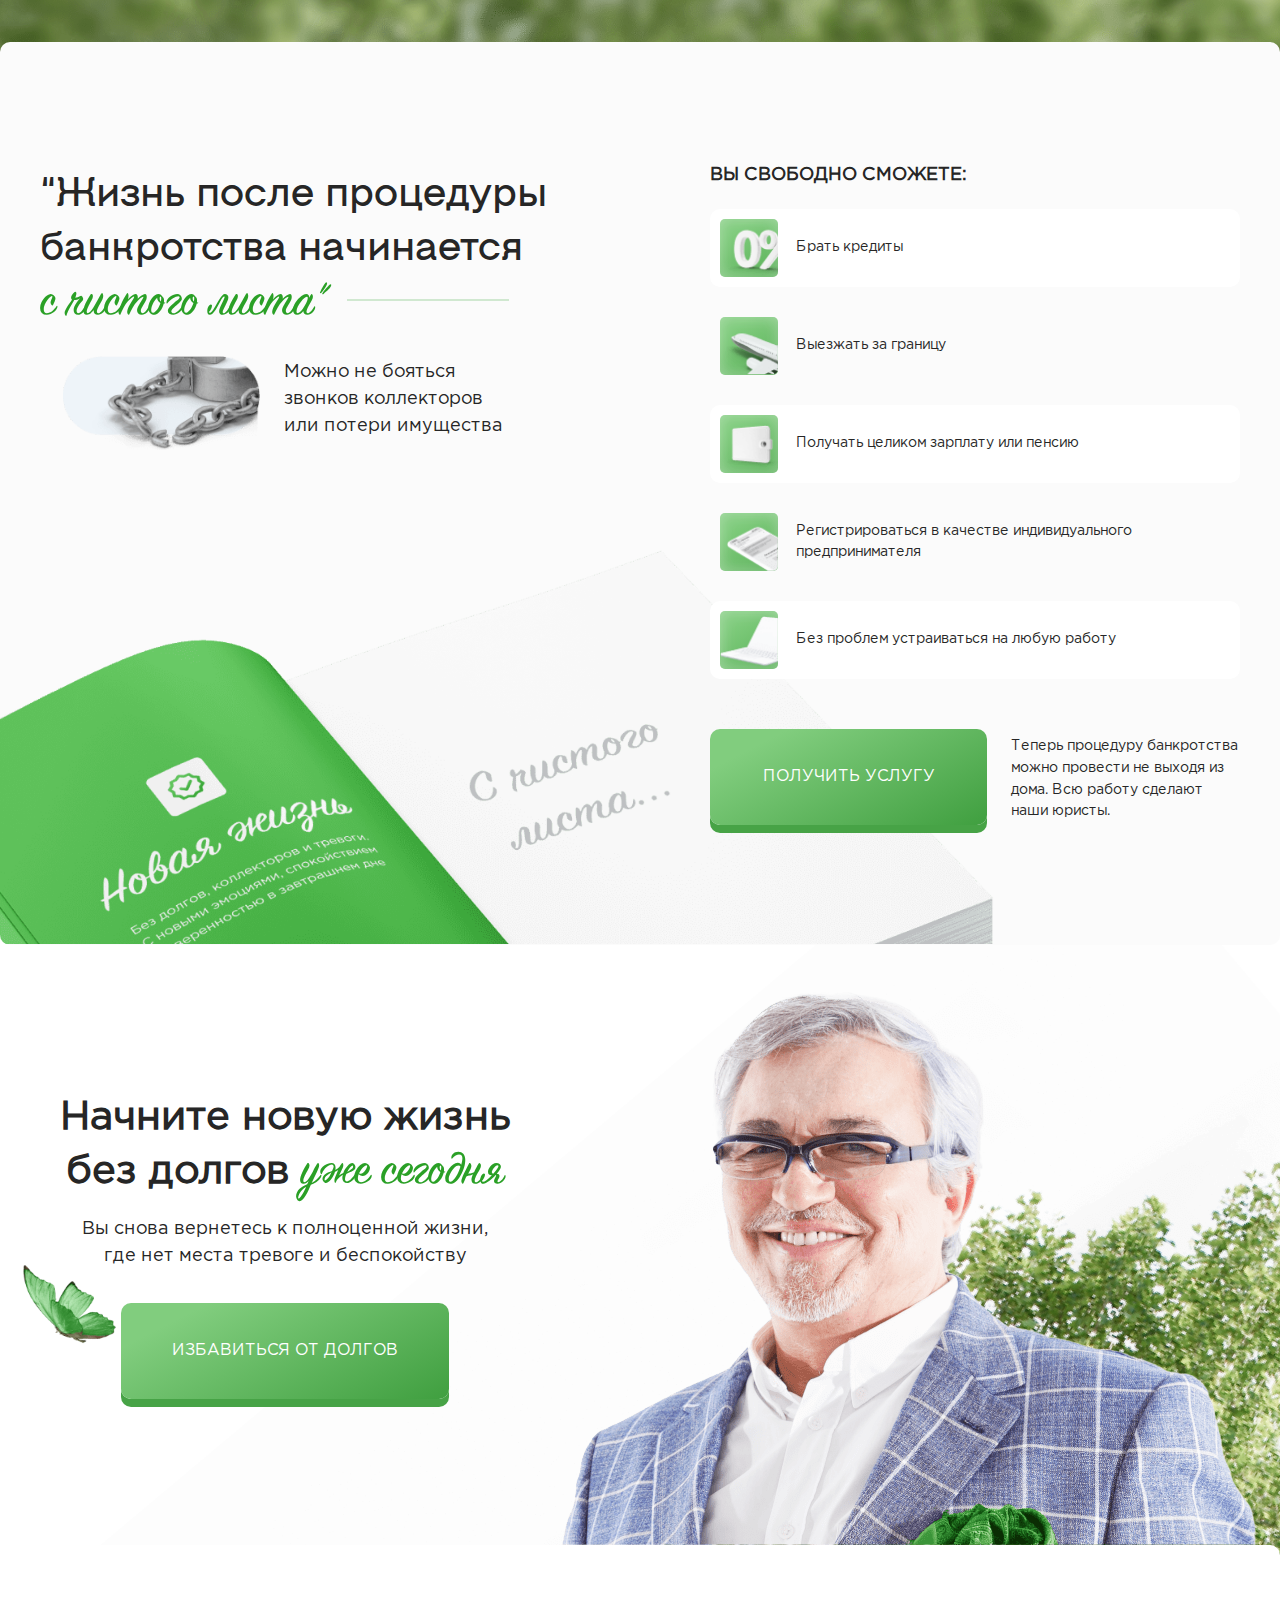
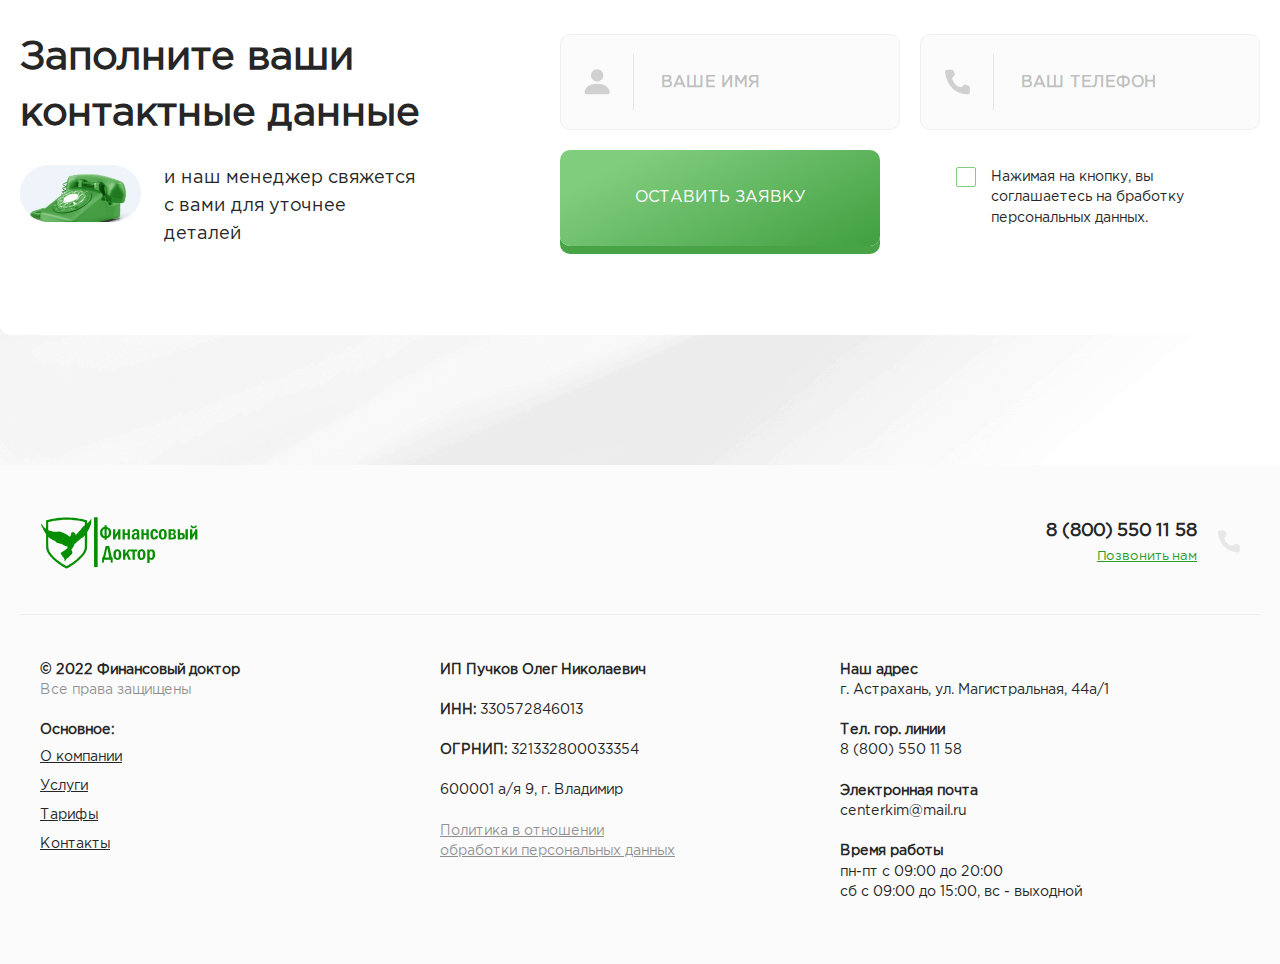
==== commit 03412b57: "fix bugs" ====
--- a/index.html
+++ b/index.html
@@ -5,8 +5,8 @@
     <meta charset="UTF-8">
     <meta name="viewport" content="width=device-width, user-scalable=no, initial-scale=1.0, maximum-scale=1.0, minimum-scale=1.0">
     <meta http-equiv="X-UA-Compatible" content="ie=edge">
-    <link rel="stylesheet" href="css/style.css?_v=20221018161245">
-    <link rel="stylesheet" href="css/fancybox.css?_v=20221018161245">
+    <link rel="stylesheet" href="css/style.css?_v=20221020005306">
+    <link rel="stylesheet" href="css/fancybox.css?_v=20221020005306">
     <title>Главная</title>
 
 </head>
@@ -670,7 +670,7 @@
         </div>
 
     </div>
-    <script src="js/fancybox.umd.js?_v=20221018161245"></script>
+    <script src="js/fancybox.umd.js?_v=20221020005306"></script>
     <div class="overlay">
         <div class="modal" data-modal="personal-data">
             <div class="modal__wrapper">
@@ -718,7 +718,7 @@
 
         </div>
     </div>
-    <script src="js/script.js?_v=20221018161245"></script>
+    <script src="js/script.js?_v=20221020005306"></script>
 </body>
 
 </html>--- a/css/style.css
+++ b/css/style.css
@@ -450,7 +450,6 @@
 }
 
 .advantages {
-  margin-bottom: 106px;
   position: relative;
   z-index: 30;
 }
@@ -459,6 +458,7 @@
   padding: 25px 30px;
   background: #FFFFFF;
   border-radius: 10px 10px 0px 0px;
+  position: relative;
 }
 
 .advantages__title {
@@ -469,6 +469,14 @@
   background: url("../images/icons/lines.svg") 0 50% no-repeat;
   background-size: 19px 13px;
   padding-left: 31px;
+}
+
+.advantages__column:first-child .advantages__item::before {
+  display: none;
+}
+
+.advantages__column:last-child .advantages__item::after {
+  display: none;
 }
 
 .steps {
@@ -857,6 +865,11 @@
   line-height: 145%;
 }
 
+.debts {
+  position: relative;
+  z-index: 5;
+}
+
 .debts__container {
   background: #FBFBFB;
   padding-top: 150px;
@@ -922,6 +935,7 @@
   transform: translate(0, -50%);
   position: absolute;
   top: 0;
+  z-index: 4;
   left: 56px;
   width: 200px;
   height: 100px;
@@ -959,6 +973,7 @@
   text-align: center;
   display: inline-block;
   position: relative;
+  z-index: 3;
   margin-bottom: 90px;
   margin-bottom: 90px;
 }
@@ -975,6 +990,8 @@
 }
 
 .results__item {
+  position: relative;
+  z-index: 3;
   margin-bottom: 78px;
 }
 
@@ -1025,6 +1042,11 @@
   margin-bottom: 15px;
 }
 
+.main-block {
+  position: relative;
+  z-index: 2;
+}
+
 .main-block__body {
   min-height: 896px;
   background: url("../images/intro/bg.jpg") 0 bottom/cover no-repeat;
@@ -1131,7 +1153,6 @@
 
 .problem {
   position: relative;
-  overflow: hidden;
 }
 
 .problem::before {
@@ -1147,6 +1168,7 @@
 }
 
 .problem__container {
+  padding-top: 106px;
   position: relative;
   z-index: 3;
 }
@@ -1316,8 +1338,6 @@
   -ms-flex-item-align: start;
   align-self: flex-start;
   height: 88px;
-  background: #EEF4F9;
-  border-radius: 100px;
   display: -webkit-box;
   display: -ms-flexbox;
   display: flex;
@@ -1325,11 +1345,7 @@
   -webkit-box-pack: end;
   -ms-flex-pack: end;
   justify-content: flex-end;
-}
-
-.block-new-life__image img {
-  max-width: 100%;
-  height: auto;
+  position: relative;
 }
 
 .block-new-life__text {
@@ -1388,10 +1404,6 @@
   height: auto;
 }
 
-.abilities-new-life__button {
-  margin-bottom: 23px;
-}
-
 .abilities-new-life__label {
   font-size: 14px;
   line-height: 155%;
@@ -1399,20 +1411,8 @@
 
 .beginning {
   position: relative;
+  z-index: 3;
   min-height: 600px;
-}
-
-.beginning::before {
-  content: "";
-  position: absolute;
-  width: 100%;
-  height: 200%;
-  top: 80%;
-  -webkit-transform: translate(-50%, -50%) rotate(-40deg);
-  transform: translate(-50%, -50%) rotate(-40deg);
-  left: 50%;
-  opacity: 0.95;
-  background: url("../images/beginning/bg-white.png") right center/contain no-repeat;
 }
 
 .beginning__container {
@@ -1496,12 +1496,12 @@
 }
 
 .experiences {
+  overflow: hidden;
   background: url("../images/experiences/bg.png") 0 75%/cover no-repeat;
   min-height: 806px;
 }
 
 .experiences__container {
-  overflow: hidden;
   min-height: 806px;
   position: relative;
   padding-top: 190px;
@@ -1510,7 +1510,7 @@
 
 .experiences__content {
   padding-top: 75px;
-  max-width: 507px;
+  max-width: 605px;
 }
 
 .experiences__top {
@@ -1526,12 +1526,12 @@
 .experiences__image {
   position: absolute;
   bottom: -80px;
-  right: 0;
+  right: -93px;
 }
 
 .experiences__image img {
-  width: 820px;
-  height: 791px;
+  width: 800px;
+  height: 830px;
   -o-object-fit: contain;
   object-fit: contain;
 }
@@ -2190,7 +2190,7 @@
 }
 
 .additional-costs__bottom {
-  padding: 19px 51px;
+  padding: 19px 51px 26px;
   display: -webkit-box;
   display: -ms-flexbox;
   display: flex;
@@ -2220,6 +2220,17 @@
 
 .services__item {
   margin-bottom: 100px;
+}
+
+.services__item:nth-child(2) .item-services__image {
+  position: relative;
+  left: 4px;
+}
+
+.services__item:nth-child(3) .item-services__image {
+  position: relative;
+  left: 46px;
+  top: 10px;
 }
 
 .item-services {
@@ -2703,9 +2714,9 @@
     position: absolute;
     top: 0;
     left: 0;
-    width: 100%;
-    height: 100%;
-    background: url("../images/problem/bg-white.png") center center/cover no-repeat;
+    width: 130%;
+    height: 130%;
+    background: url("../images/problem/bg-white.png") center 30%/cover no-repeat;
     -webkit-transform: rotate(-30deg);
     transform: rotate(-30deg);
   }
@@ -2721,6 +2732,17 @@
     -webkit-box-flex: 0;
     -ms-flex: 0 0 277px;
     flex: 0 0 277px;
+  }
+
+  .abilities-new-life__label {
+    display: -webkit-box;
+    display: -ms-flexbox;
+    display: flex;
+    -webkit-box-align: center;
+    -ms-flex-align: center;
+    align-items: center;
+    position: relative;
+    top: 3px;
   }
 
   .experiences__contract {
@@ -2794,6 +2816,10 @@
   .section-our-services__items_bottom {
     margin-top: 80px;
     margin-bottom: 50px;
+  }
+
+  .item-our-services__image_small {
+    display: none !important;
   }
 
   .item-our-services__bottom {
@@ -2876,6 +2902,36 @@
     margin-top: -125px;
   }
 
+  .advantages__item::before {
+    content: "";
+    position: absolute;
+    top: 50%;
+    -webkit-transform: translate(0, -50%);
+    transform: translate(0, -50%);
+    left: 6px;
+    width: 48px;
+    height: 75%;
+    background: rgba(240, 240, 240, 0.9);
+    -webkit-filter: blur(25px);
+    filter: blur(25px);
+    border-radius: 10px;
+  }
+
+  .advantages__item::after {
+    content: "";
+    position: absolute;
+    top: 50%;
+    -webkit-transform: translate(0, -50%);
+    transform: translate(0, -50%);
+    right: 6px;
+    width: 48px;
+    height: 75%;
+    background: rgba(240, 240, 240, 0.9);
+    -webkit-filter: blur(25px);
+    filter: blur(25px);
+    border-radius: 10px;
+  }
+
   .advantages__column {
     -webkit-box-flex: 0;
     -ms-flex: 0 1 33.333%;
@@ -2982,13 +3038,41 @@
     margin-bottom: 40px !important;
   }
 
-  .bottom-steps__text:last-child {
-    margin: 0 !important;
-  }
-
   .location__items {
     margin: -79px auto 0 auto;
     max-width: 750px;
+  }
+
+  .location__item {
+    position: relative;
+  }
+
+  .location__item:nth-child(2)::before {
+    content: "";
+    position: absolute;
+    top: 50%;
+    -webkit-transform: translate(0, -50%);
+    transform: translate(0, -50%);
+    background: rgba(243, 243, 243, 0.42);
+    -webkit-filter: blur(25px);
+    filter: blur(25px);
+    left: -30px;
+    width: 60px;
+    height: 80%;
+  }
+
+  .location__item:nth-child(2)::after {
+    content: "";
+    position: absolute;
+    top: 50%;
+    -webkit-transform: translate(0, -50%);
+    transform: translate(0, -50%);
+    background: rgba(243, 243, 243, 0.42);
+    -webkit-filter: blur(25px);
+    filter: blur(25px);
+    right: -30px;
+    width: 60px;
+    height: 100%;
   }
 
   .item-location__body {
@@ -3017,12 +3101,59 @@
     margin-right: 27px;
   }
 
+  .debts__column {
+    position: relative;
+  }
+
+  .debts__column::after {
+    content: "";
+    position: absolute;
+    top: 0;
+    z-index: 3;
+    right: -10px;
+    width: 66px;
+    height: 100%;
+    background: rgba(243, 243, 243, 0.26);
+    -webkit-filter: blur(39.1768px);
+    filter: blur(39.1768px);
+  }
+
+  .item-debts {
+    position: relative;
+    background: #fff;
+  }
+
+  .item-debts::before {
+    content: "";
+    position: absolute;
+    bottom: 0;
+    left: 0;
+    width: 100%;
+    z-index: 3;
+    height: 66px;
+    background: rgba(243, 243, 243, 0.42);
+    -webkit-filter: blur(27.9834px);
+    filter: blur(27.9834px);
+  }
+
   .item-debts__body {
     padding-bottom: 110px !important;
   }
 
   .results {
-    background: url("../images/results/results-bg.png") center 30%/cover no-repeat;
+    background: url("../images/results/results-bg.png") center center/cover no-repeat;
+    position: relative;
+  }
+
+  .results::after {
+    content: "";
+    position: absolute;
+    bottom: 0;
+    left: 0;
+    z-index: 2;
+    width: 100%;
+    height: 100%;
+    background: url("../images/results/bushes.png") 0 -100%/cover no-repeat;
   }
 
   .results__top {
@@ -3087,6 +3218,14 @@
 
   .new-life__abilities {
     max-width: 530px;
+  }
+
+  .block-new-life__image img {
+    position: absolute;
+    top: 0;
+    right: 0;
+    max-width: 100%;
+    height: 110%;
   }
 
   .beginning__container_offset {
@@ -3112,16 +3251,16 @@
     justify-content: flex-end;
   }
 
-  .contacts_bg {
+  .contacts {
     position: relative;
   }
 
-  .contacts_bg::before {
+  .contacts::before {
     content: "";
     position: absolute;
     top: -300px;
     left: 50%;
-    width: 100%;
+    width: 150%;
     height: 1000px;
     background: url("../images/beginning/bg-white.png") right center/contain no-repeat;
     -webkit-transform: translate(-50%, 0) rotate(-40deg);
@@ -3420,10 +3559,6 @@
     align-self: flex-start;
   }
 
-  .item-our-services__image_small {
-    display: none;
-  }
-
   .item-our-services__content {
     -webkit-box-flex: 1;
     -ms-flex: 1 1 auto;
@@ -3441,8 +3576,109 @@
     padding-left: 17px;
   }
 
+  .location__container {
+    position: relative;
+  }
+
+  .location__container::before {
+    content: "";
+    position: absolute;
+    top: 0;
+    left: -227px;
+    height: 100%;
+    width: 2px;
+    background: rgba(240, 240, 240, 0.5);
+  }
+
+  .location__container::after {
+    content: "";
+    background: rgba(240, 240, 240, 0.5);
+    position: absolute;
+    top: 0;
+    right: -227px;
+    height: 100%;
+    width: 2px;
+  }
+
   .debts__column {
     background: #fff;
+  }
+
+  .results__container {
+    position: relative;
+  }
+
+  .results__container::before {
+    content: "";
+    position: absolute;
+    top: 0;
+    left: -122px;
+    height: 100%;
+    width: 2px;
+    background: rgba(240, 240, 240, 0.5);
+  }
+
+  .results__container::after {
+    content: "";
+    background: rgba(240, 240, 240, 0.5);
+    position: absolute;
+    top: 0;
+    right: -122px;
+    height: 100%;
+    width: 2px;
+  }
+
+  .problem__container {
+    position: relative;
+  }
+
+  .problem__container::before {
+    content: "";
+    position: absolute;
+    top: 0;
+    left: -122px;
+    height: 100%;
+    width: 2px;
+    background: rgba(240, 240, 240, 0.5);
+  }
+
+  .problem__container::after {
+    content: "";
+    background: rgba(240, 240, 240, 0.5);
+    position: absolute;
+    top: 0;
+    right: -122px;
+    height: 100%;
+    width: 2px;
+  }
+
+  .experiences__content {
+    padding-left: 98px;
+  }
+
+  .contacts_bg .contacts__container {
+    position: relative;
+    margin-top: 122px;
+  }
+
+  .contacts_bg .contacts__container::before {
+    content: "";
+    position: absolute;
+    top: -122px;
+    left: -122px;
+    height: calc(100% + 122px);
+    width: 2px;
+    background: rgba(240, 240, 240, 0.5);
+  }
+
+  .contacts_bg .contacts__container::after {
+    content: "";
+    background: rgba(240, 240, 240, 0.5);
+    position: absolute;
+    top: -122px;
+    right: -122px;
+    height: calc(100% + 122px);
+    width: 2px;
   }
 
   .section-our-services__items_bottom .section-our-services__item {
@@ -3453,6 +3689,7 @@
 @media (min-width: 1650.98px) {
   .location__image {
     position: absolute;
+    z-index: 5;
   }
 
   .location__image_first {
@@ -3505,6 +3742,12 @@
   }
 }
 
+@media (max-width: 1600px) {
+  .main-block__body {
+    background: url("../images/intro/bg.jpg") center bottom/cover no-repeat;
+  }
+}
+
 @media (max-width: 1240px) {
   .top-block__title span::before,
   .top-block__title span::after {
@@ -3541,10 +3784,6 @@
 
   .results__top {
     margin-bottom: calc(60px + 30 * ((100vw - 320px) / 920));
-  }
-
-  .main-block__body {
-    background: url("../images/intro/bg.jpg") 15% bottom/cover no-repeat;
   }
 
   .main-block__container {
@@ -3793,10 +4032,6 @@
     bottom: calc(50% - 1px);
   }
 
-  .advantages {
-    margin-bottom: 94px;
-  }
-
   .advantages__item {
     border-radius: 8px 8px 0px 0px;
     padding: 20px;
@@ -3934,6 +4169,10 @@
     bottom: 0;
   }
 
+  .problem__container {
+    padding-top: 94px;
+  }
+
   .problem__phone {
     bottom: -100px;
     width: 600px;
@@ -3986,6 +4225,11 @@
 
   .new-life__block {
     margin-bottom: 50px;
+  }
+
+  .block-new-life__image img {
+    max-width: 100%;
+    height: auto;
   }
 
   .abilities-new-life__bottom_middle {
@@ -4430,10 +4674,6 @@
 
   .header.scroll::after {
     background: #fff;
-  }
-
-  .advantages {
-    margin-bottom: 60px;
   }
 
   .advantages__column {
@@ -4690,6 +4930,10 @@
     width: 113px;
   }
 
+  .problem__container {
+    padding-top: 60px;
+  }
+
   .problem__phone {
     left: 56%;
     -webkit-transform: translate(-50%, 0);
@@ -4764,6 +5008,10 @@
     text-align: center;
     max-width: 250px;
     margin: 0 auto;
+  }
+
+  .abilities-new-life__button {
+    margin-bottom: 23px;
   }
 
   .abilities-new-life__button {
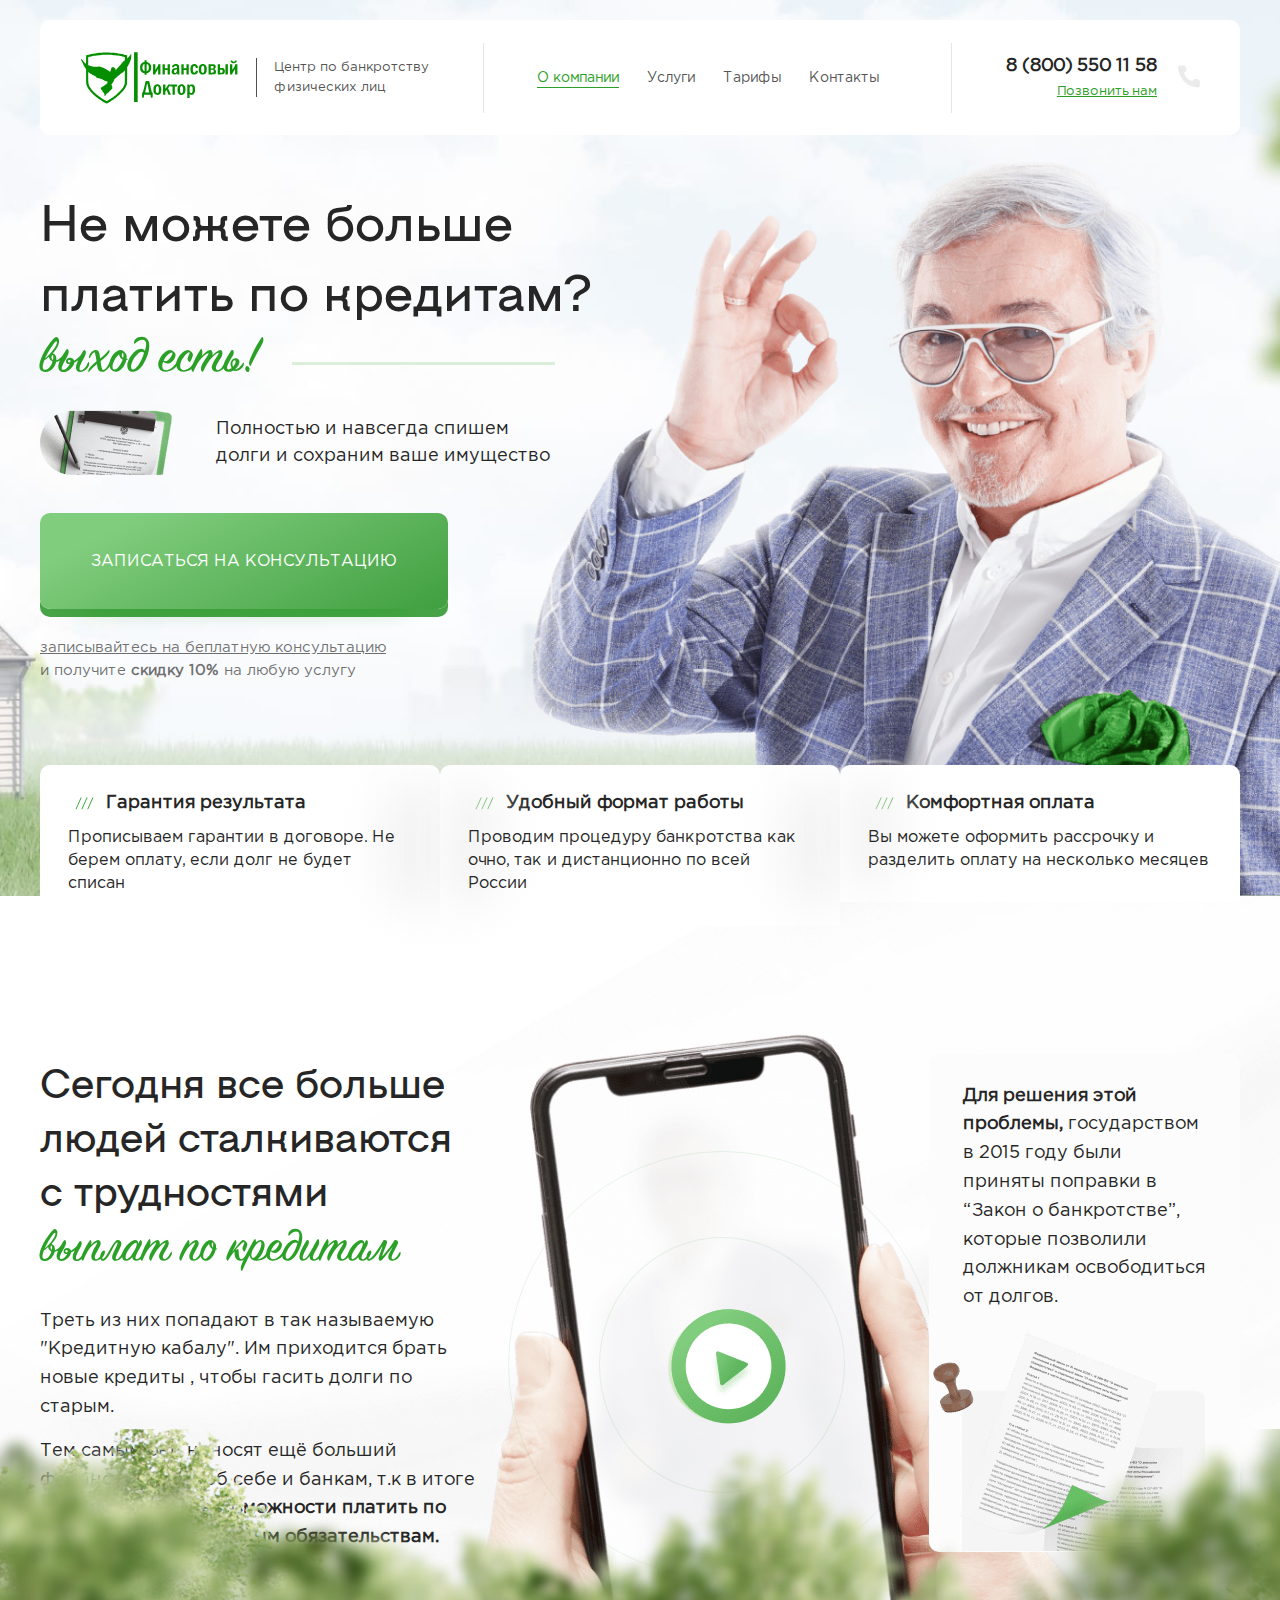
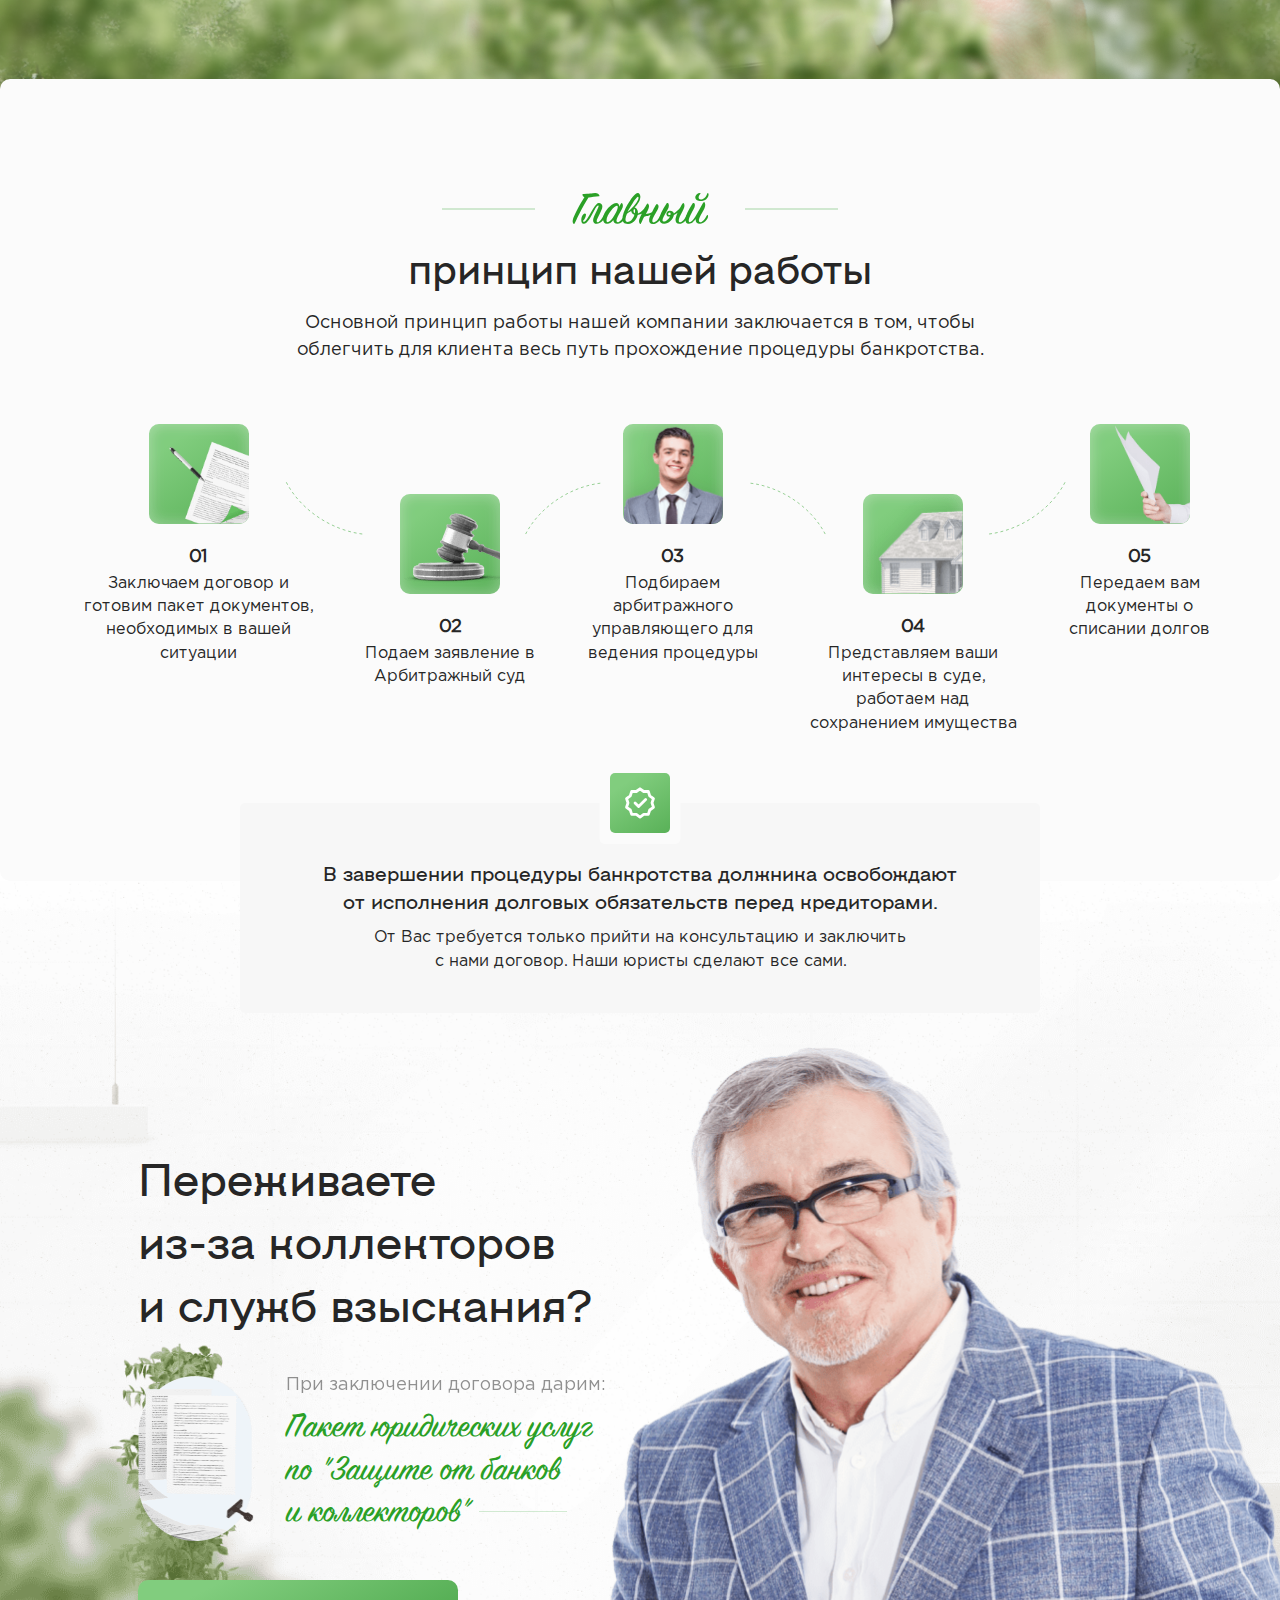
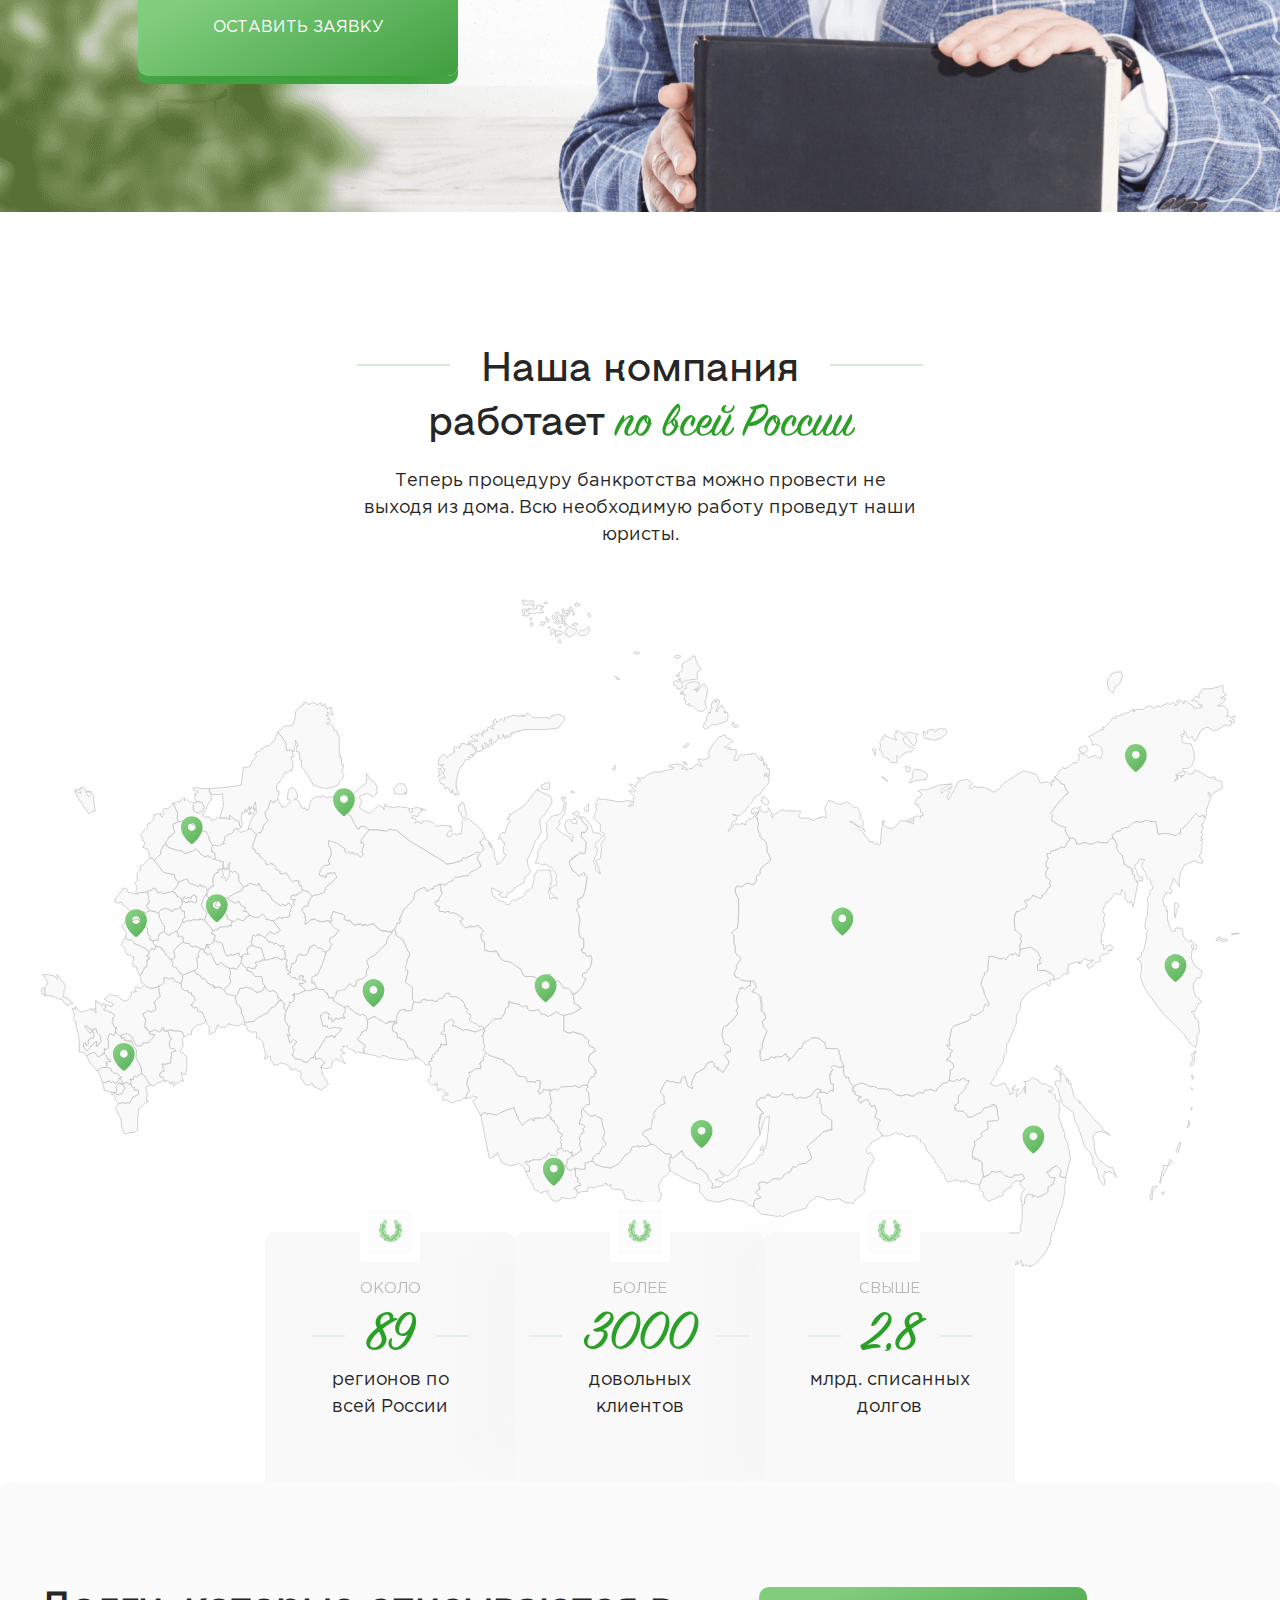
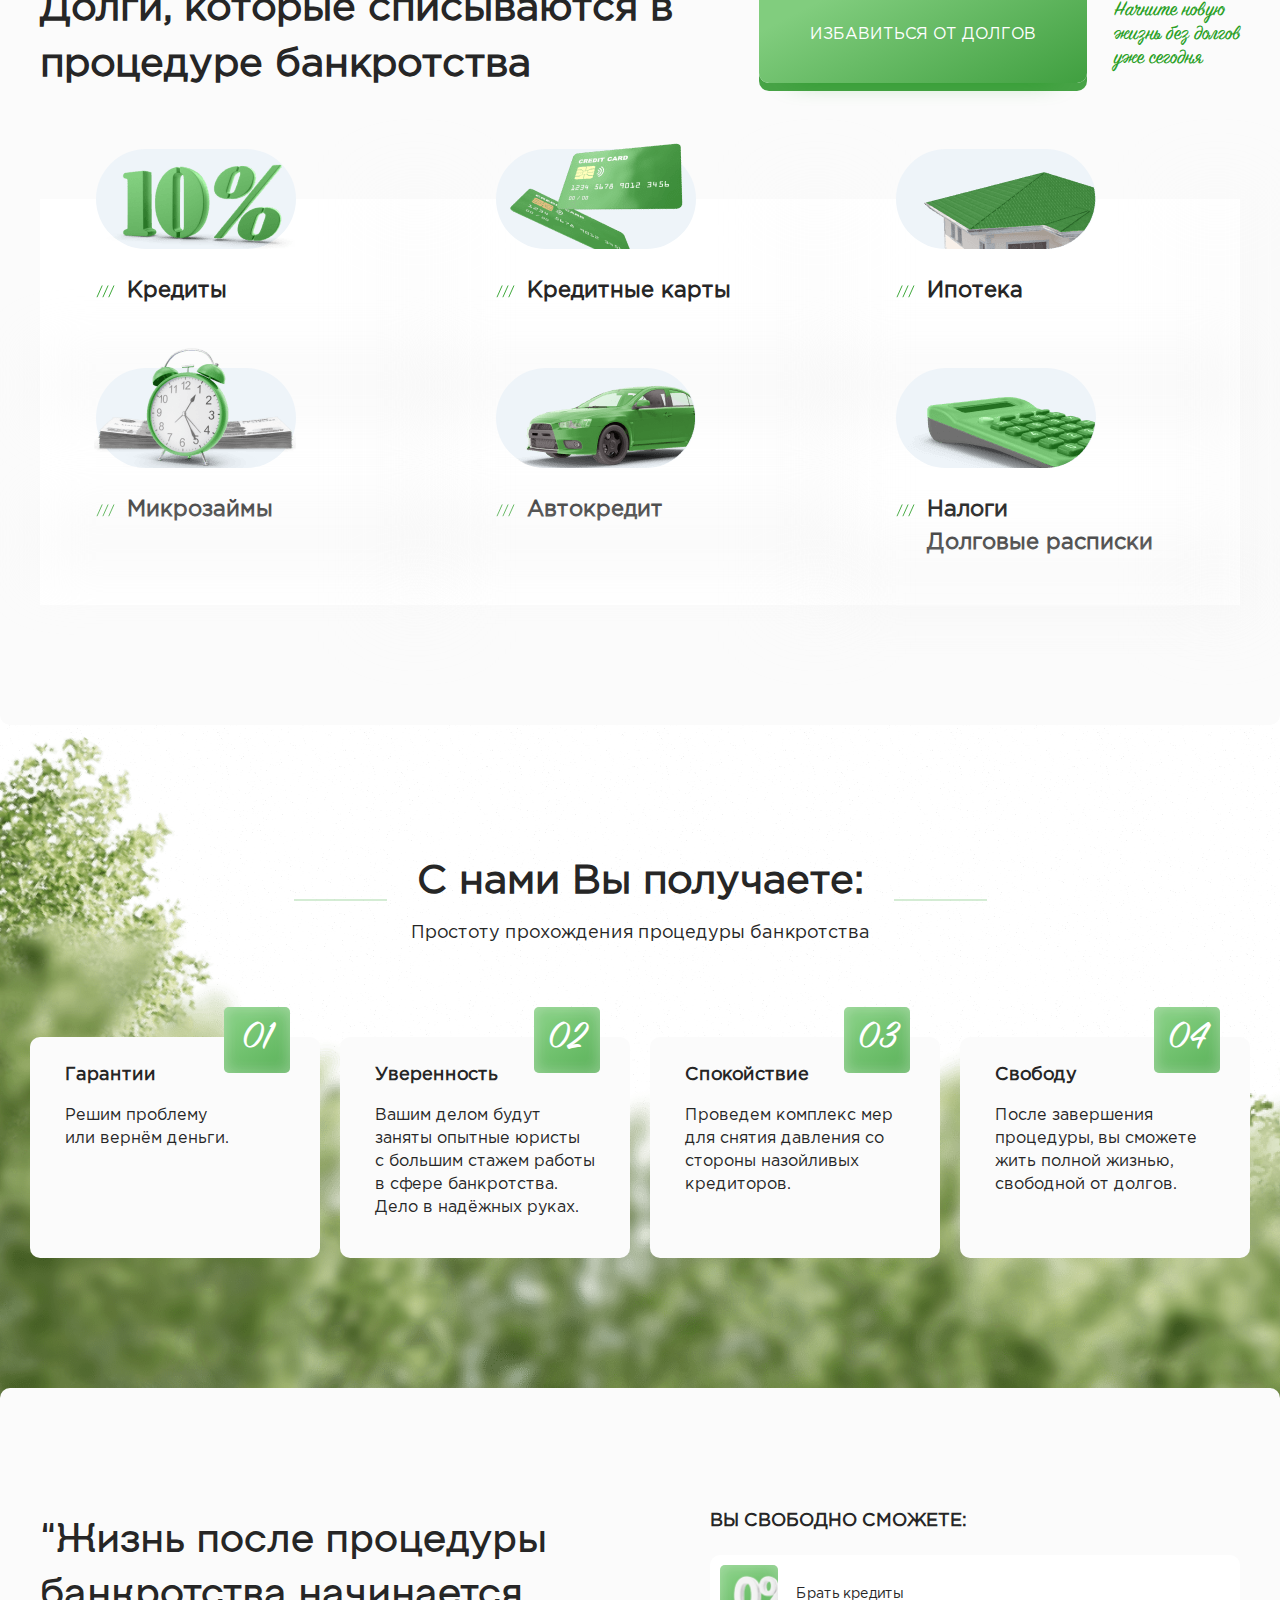
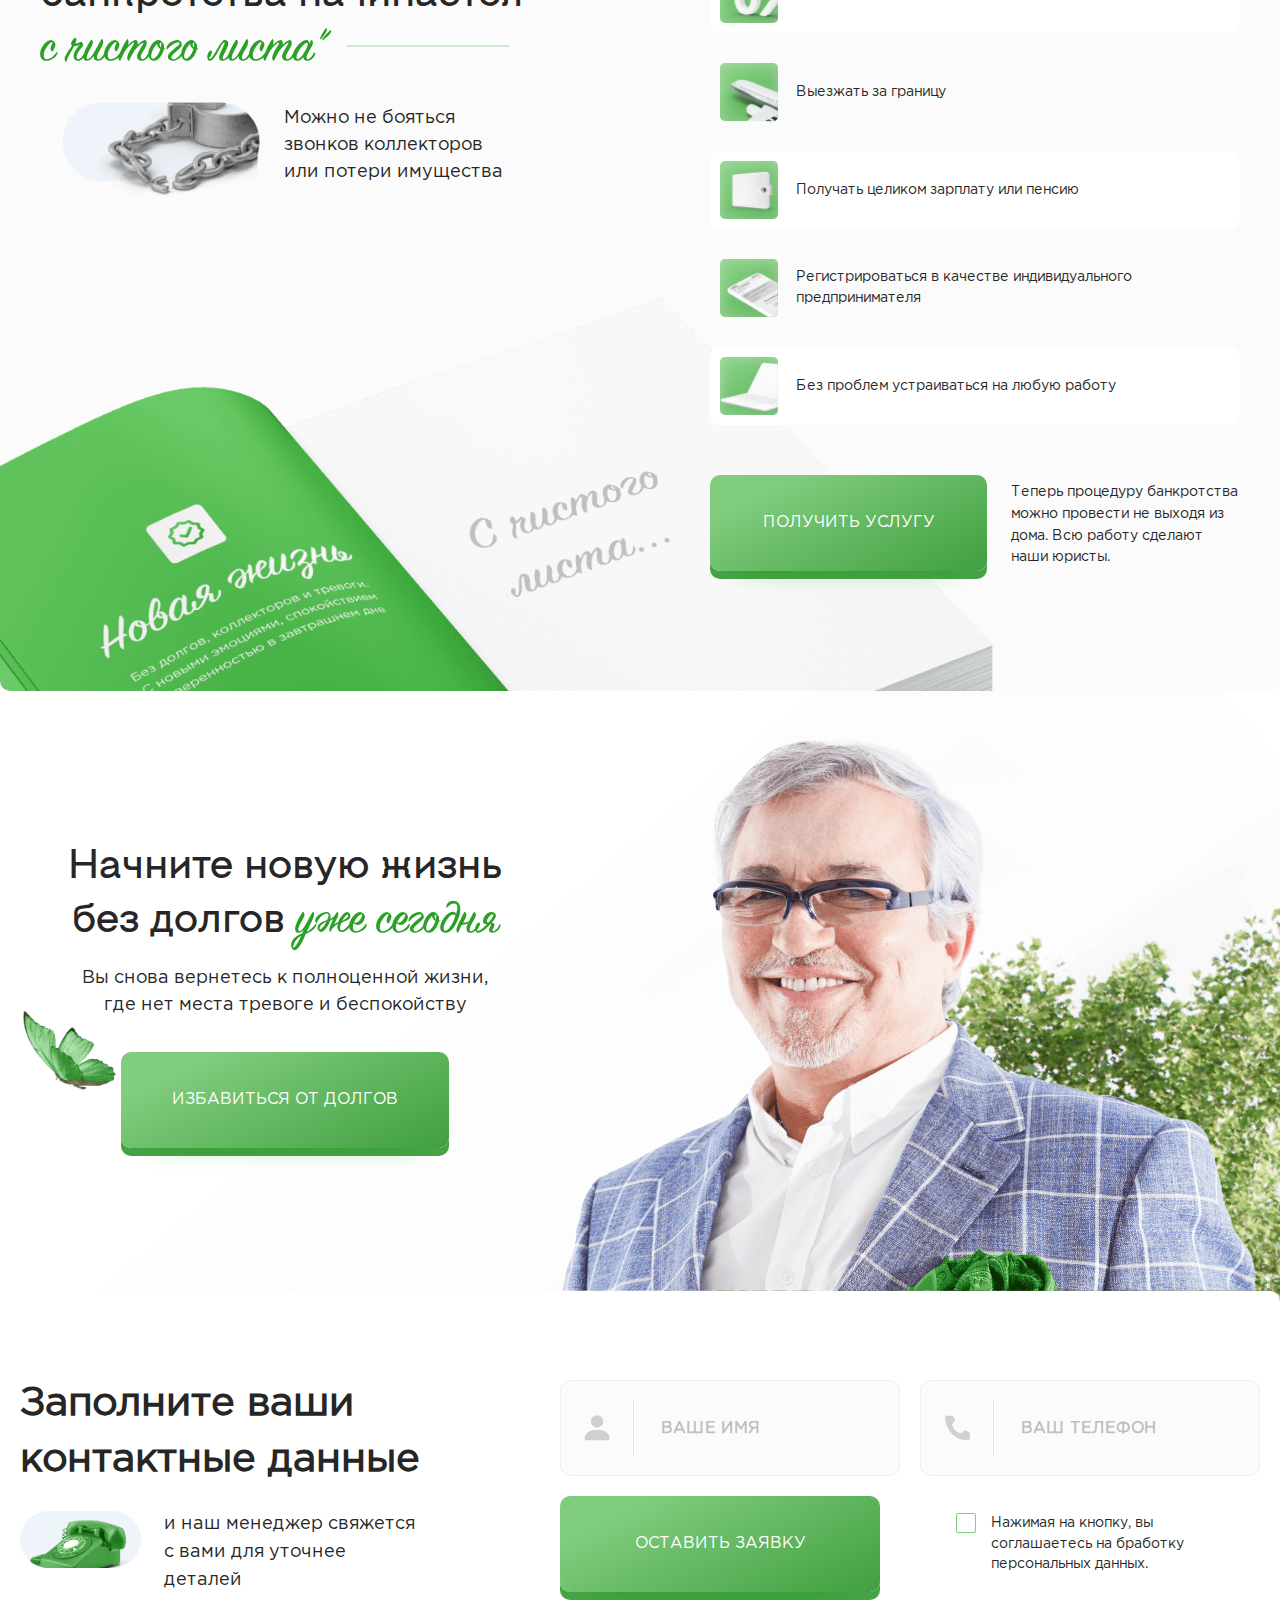
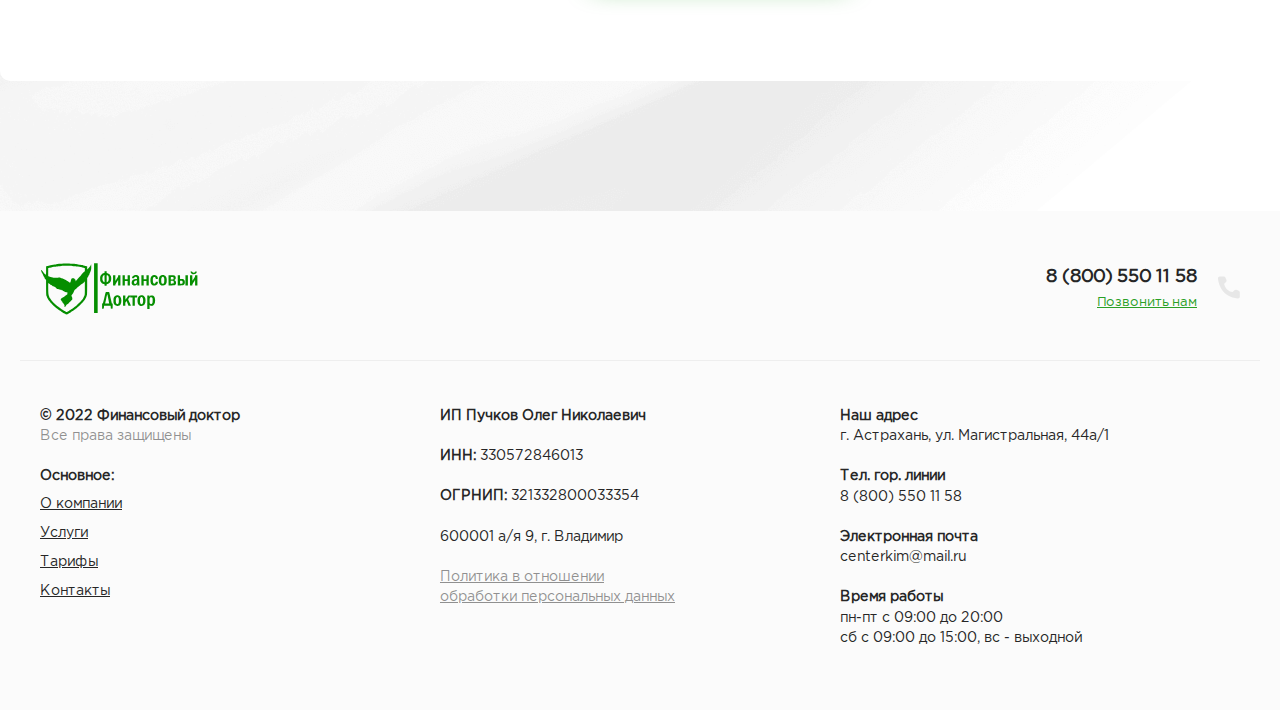
==== commit 9e4a508f: "update pages" ====
--- a/index.html
+++ b/index.html
@@ -5,8 +5,8 @@
     <meta charset="UTF-8">
     <meta name="viewport" content="width=device-width, user-scalable=no, initial-scale=1.0, maximum-scale=1.0, minimum-scale=1.0">
     <meta http-equiv="X-UA-Compatible" content="ie=edge">
-    <link rel="stylesheet" href="css/style.css?_v=20221020005306">
-    <link rel="stylesheet" href="css/fancybox.css?_v=20221020005306">
+    <link rel="stylesheet" href="css/style.css?_v=20221023133841">
+    <link rel="stylesheet" href="css/fancybox.css?_v=20221023133841">
     <title>Главная</title>
 
 </head>
@@ -28,7 +28,7 @@
                         <nav class="menu__body">
                             <ul class="menu__list">
                                 <li class="menu__item">
-                                    <a href="" class="menu__link">О компании</a>
+                                    <a href="" class="menu__link active">О компании</a>
                                 </li>
                                 <li class="menu__item">
                                     <a href="" class="menu__link">Услуги</a>
@@ -174,35 +174,52 @@
                                     <img src="images/steps/01.png" alt="">
                                 </div>
                                 <div class="item-steps__number">01</div>
-                                <p class="item-steps__text text">Заключаем договор и готовим пакет документов, необходимых в вашей ситуации</p>
+                                <p class="item-steps__text text">Заключаем договор и
+                                    <br>готовим пакет документов,
+                                    <br>необходимых в вашей
+                                    <br>ситуации
+                                </p>
                             </div>
                             <div class="steps__item item-steps">
                                 <div class="item-steps__icon">
                                     <img src="images/steps/02.png" alt="">
                                 </div>
                                 <div class="item-steps__number">02</div>
-                                <p class="item-steps__text text">Подаем заявление в Арбитражный суд</p>
+                                <p class="item-steps__text text">Подаем заявление в
+                                    <br>Арбитражный суд
+                                </p>
                             </div>
                             <div class="steps__item item-steps">
                                 <div class="item-steps__icon">
                                     <img src="images/steps/03.png" alt="">
                                 </div>
                                 <div class="item-steps__number">03</div>
-                                <p class="item-steps__text text">Подбираем арбитражного управляющего для ведения процедуры</p>
+                                <p class="item-steps__text text">Подбираем
+                                    <br>арбитражного
+                                    <br>управляющего для
+                                    <br>ведения процедуры
+                                </p>
                             </div>
                             <div class="steps__item item-steps">
                                 <div class="item-steps__icon">
                                     <img src="images/steps/04.png" alt="">
                                 </div>
                                 <div class="item-steps__number">04</div>
-                                <p class="item-steps__text text">Представляем ваши интересы в суде, работаем над сохранением имущества</p>
+                                <p class="item-steps__text text">Представляем ваши
+                                    <br>интересы в суде,
+                                    <br>работаем над
+                                    <br>сохранением имущества
+                                </p>
                             </div>
                             <div class="steps__item item-steps">
                                 <div class="item-steps__icon">
                                     <img src="images/steps/05.png" alt="">
                                 </div>
                                 <div class="item-steps__number">05</div>
-                                <p class="item-steps__text text">Передаем вам документы о списании долгов</p>
+                                <p class="item-steps__text text">Передаем вам
+                                    <br> документы о
+                                    <br>списании долгов
+                                </p>
                             </div>
                         </div>
                         <div data-da=".steps,991.98,last" class="steps__bottom bottom-steps">
@@ -341,9 +358,7 @@
                                         <div class="item-debts__image">
                                             <img src="images/debts/04.png" alt="">
                                         </div>
-                                        <div class="item-debts__text">Налоги
-                                            <br>Долговые расписки
-                                        </div>
+                                        <div class="item-debts__text">Микрозаймы</div>
                                     </div>
 
                                 </div>
@@ -354,13 +369,13 @@
                                         <div class="item-debts__image">
                                             <img src="images/debts/02.png" alt="">
                                         </div>
-                                        <div class="item-debts__text">Ипотека</div>
+                                        <div class="item-debts__text">Кредитные карты</div>
                                     </div>
                                 </div>
                                 <div class="debts__item debts__item_big item-debts">
                                     <div class="item-debts__body">
                                         <div class="item-debts__image">
-                                            <img src="images/debts/06.png" alt="">
+                                            <img src="images/debts/05.png" alt="">
                                         </div>
                                         <div class="item-debts__text">Автокредит</div>
                                     </div>
@@ -373,7 +388,7 @@
                                         <div class="item-debts__image">
                                             <img src="images/debts/03.png" alt="">
                                         </div>
-                                        <div class="item-debts__text">Микрозаймы</div>
+                                        <div class="item-debts__text">Ипотека</div>
                                     </div>
 
                                 </div>
@@ -381,9 +396,11 @@
                                 <div class="debts__item debts__item_big item-debts">
                                     <div class="item-debts__body">
                                         <div class="item-debts__image">
-                                            <img src="images/debts/05.png" alt="">
+                                            <img src="images/debts/06.png" alt="">
                                         </div>
-                                        <div class="item-debts__text">Кредитные карты</div>
+                                        <div class="item-debts__text">Налоги
+                                            <br>Долговые расписки
+                                        </div>
                                     </div>
 
                                 </div>
@@ -404,14 +421,18 @@
                             <div class="item-results__body">
                                 <div class="item-results__number">01</div>
                                 <h3 class="item-results__title">Гарантии</h3>
-                                <p class="item-results__text text">Решим проблему или вернём деньги.</p>
+                                <p class="item-results__text text">Решим проблему
+                                    <br>или вернём деньги.
+                                </p>
                             </div>
                         </div>
                         <div class="results__item item-results">
                             <div class="item-results__body">
                                 <div class="item-results__number">02</div>
                                 <h3 class="item-results__title">Уверенность</h3>
-                                <p class="item-results__text text">Вашим делом будут заняты опытные юристы с большим стажем работы в сфере банкротства. Дело в надёжных руках.</p>
+                                <p class="item-results__text text">Вашим делом будут заняты опытные юристы
+                                    <br> с большим стажем работы в сфере банкротства. Дело в надёжных руках.
+                                </p>
                             </div>
                         </div>
                         <div class="results__item item-results">
@@ -436,10 +457,12 @@
                     <div class="new-life__container container">
                         <div class="new-life__block block-new-life">
                             <div class="block-new-life__top">
-                                <h2 class="top-block__title top-block__title_left">“Жизнь после процедуры банкротства начинается
+                                <h2 class="top-block__title top-block__title_left">Жизнь
+                                    <br>после процедуры
+                                    <br>банкротства начинается
                                     <br>
                                     <span>
-                                        <b>с чистого листа”</b>
+                                        <b>с чистого листа</b>
                                     </span>
                                 </h2>
                             </div>
@@ -504,9 +527,11 @@
                             </h2>
                             <p class="top-block__description">Вы снова вернетесь к полноценной жизни, где нет места тревоге и беспокойству</p>
                         </div>
-                        <a href="" class="beginning__button button open-modal" data-modal="personal-data">
-                            <span>Избавиться от долгов</span>
-                        </a>
+                        <div data-da=".contacts__container,725.98,last" class="beginning__button">
+                            <a href="" class="button open-modal" data-modal="personal-data">
+                                <span>Избавиться от долгов</span>
+                            </a>
+                        </div>
                     </div>
 
 
@@ -670,17 +695,21 @@
         </div>
 
     </div>
-    <script src="js/fancybox.umd.js?_v=20221020005306"></script>
+    <script src="js/fancybox.umd.js?_v=20221023133841"></script>
     <div class="overlay">
         <div class="modal" data-modal="personal-data">
             <div class="modal__wrapper">
+                <div class="modal__butterfly">
+                    <img src="images/popup/butterfly.png" alt="">
+                </div>
                 <div class="modal__close modal-close">
                     <span></span>
                 </div>
                 <div class="modal__content">
-                    <h4 class="modal__title title title">Заполните ваши персональные
+                    <h4 class="modal__title title">Заполните ваши персональные
                         <br>контактные данные
                     </h4>
+                    <h4 class="modal__title modal__title_adaptive title">Заполните ваши контактные данные</h4>
                     <div class="modal__phone phone-modal">
                         <div class="phone-modal__image">
                             <img src="images/popup/phone.png" alt="">
@@ -718,7 +747,7 @@
 
         </div>
     </div>
-    <script src="js/script.js?_v=20221020005306"></script>
+    <script src="js/script.js?_v=20221023133841"></script>
 </body>
 
 </html>--- a/css/style.css
+++ b/css/style.css
@@ -1,3 +1,5 @@
+@charset "UTF-8";
+
 body {
   font-size: 16px;
   color: #262626;
@@ -216,15 +218,39 @@
   padding: 0 51px;
   font-size: 16px;
   line-height: 15px;
-  position: relative;
   color: #FFFFFF;
   -webkit-transition: all 0.3s ease 0s;
   transition: all 0.3s ease 0s;
 }
 
+.button::after {
+  content: "";
+  background-color: transparent;
+  -webkit-filter: blur(14px);
+  filter: blur(14px);
+  background: -webkit-gradient(linear, left bottom, left top, from(#058E00), color-stop(80%, #009900), to(#009900));
+  background: linear-gradient(0deg, #058E00 0%, #009900 80%, #009900 100%);
+  -webkit-transition: 0.2s all;
+  transition: 0.2s all;
+  position: absolute;
+  left: 10%;
+  bottom: 10px;
+  width: 80%;
+  height: 10px;
+  border-radius: 8px;
+  z-index: 3;
+}
+
+.button:active {
+  -webkit-transform: translate(0px, 7px);
+  transform: translate(0px, 7px);
+  -webkit-box-shadow: none;
+  box-shadow: none;
+}
+
 .button span {
   position: relative;
-  z-index: 3;
+  z-index: 6;
 }
 
 .button::before {
@@ -235,6 +261,7 @@
   position: absolute;
   top: 0;
   left: 0;
+  z-index: 5;
   width: 100%;
   height: 100%;
   background: linear-gradient(152.78deg, #81CD7E 16.98%, #3A9B3A 107.2%);
@@ -281,9 +308,13 @@
 .top-block__title {
   display: inline-block;
   line-height: 135%;
-  font-weight: 700;
   font-size: 40px;
   margin-bottom: 16px;
+  font-family: "NAMU";
+}
+
+.top-block__title:last-child {
+  margin: 0;
 }
 
 .top-block__title b {
@@ -402,6 +433,9 @@
   position: absolute;
   top: 20px;
   left: 50%;
+  -webkit-transition: all 0.3s ease 0s;
+  transition: all 0.3s ease 0s;
+  max-width: 1200px;
   -webkit-transform: translate(-50%, 0);
   transform: translate(-50%, 0);
   z-index: 35;
@@ -410,14 +444,14 @@
 }
 
 .header.active .header__container::before {
-  background: #FBFBFB;
+  background: #fff;
 }
 
 .header__logo {
   -webkit-transition: all 0.3s ease 0s;
   transition: all 0.3s ease 0s;
   position: relative;
-  z-index: 50;
+  z-index: 999;
   margin-right: 17px;
 }
 
@@ -443,6 +477,28 @@
   -webkit-transition: all 0.3s ease 0s;
   transition: all 0.3s ease 0s;
   color: rgba(38, 38, 38, 0.8);
+  display: inline-block;
+  position: relative;
+}
+
+.menu__link::after {
+  content: "";
+  -webkit-transition: all 0.3s ease 0s;
+  transition: all 0.3s ease 0s;
+  position: absolute;
+  background: transparent;
+  bottom: -3px;
+  left: 0;
+  width: 100%;
+  height: 1px;
+}
+
+.menu__link.active {
+  color: #2AA026;
+}
+
+.menu__link.active::after {
+  background: #2AA026;
 }
 
 .icon-menu {
@@ -455,7 +511,7 @@
 }
 
 .advantages__item {
-  padding: 25px 30px;
+  padding: 25px 28px 30px;
   background: #FFFFFF;
   border-radius: 10px 10px 0px 0px;
   position: relative;
@@ -466,17 +522,27 @@
   line-height: 150%;
   margin-bottom: 9px;
   font-weight: 700;
-  background: url("../images/icons/lines.svg") 0 50% no-repeat;
+  background: url("../images/icons/lines.svg") 7px 50% no-repeat;
   background-size: 19px 13px;
-  padding-left: 31px;
+  padding-left: 38px;
 }
 
 .advantages__column:first-child .advantages__item::before {
   display: none;
 }
 
+.advantages__column:last-child .advantages__item {
+  margin-bottom: 0;
+}
+
 .advantages__column:last-child .advantages__item::after {
   display: none;
+}
+
+.advantages__text {
+  position: relative;
+  z-index: 3;
+  font-size: 16px;
 }
 
 .steps {
@@ -486,7 +552,7 @@
 .steps::before {
   content: "";
   position: absolute;
-  top: 150px;
+  top: 56px;
   left: 0;
   z-index: 5;
   width: 100%;
@@ -498,7 +564,7 @@
 }
 
 .steps__container {
-  max-width: 1640px;
+  max-width: 1600px;
   position: relative;
   z-index: 6;
   border-radius: 10px;
@@ -510,6 +576,10 @@
   padding-top: 5px;
 }
 
+.steps__container_transparent .top-block__title {
+  font-size: 30px;
+}
+
 .steps__top {
   margin-bottom: 60px;
 }
@@ -524,8 +594,8 @@
 }
 
 .steps__item {
-  padding-left: 24px;
-  padding-right: 24px;
+  padding-left: 15px;
+  padding-right: 1px;
   margin-bottom: 73px;
 }
 
@@ -540,9 +610,9 @@
 
 .item-steps {
   -webkit-box-flex: 0;
-  -ms-flex: 0 1 20%;
-  flex: 0 1 20%;
-  min-width: 220px;
+  -ms-flex: 0 0 auto;
+  flex: 0 0 auto;
+  max-width: 250px;
   text-align: center;
 }
 
@@ -567,18 +637,18 @@
 .item-steps__number {
   font-size: 18px;
   line-height: 150%;
-  margin-bottom: 5px;
+  margin-bottom: 1px;
   font-weight: 700;
 }
 
 .item-steps__text {
   margin: 0 auto;
-  max-width: 205px;
+  font-size: 16px;
 }
 
 .bottom-steps {
   margin: 0 auto;
-  padding: 65px 46px 39px;
+  padding: 55px 46px 39px;
   text-align: center;
   background: #F7F7F7;
 }
@@ -620,8 +690,8 @@
 
 .bottom-steps__icon svg {
   color: #fff;
-  width: 27px;
-  height: 28px;
+  width: 32px;
+  height: 32px;
 }
 
 .bottom-steps__button {
@@ -639,6 +709,7 @@
   line-height: 150%;
   max-width: 533px;
   margin: 0 auto;
+  font-size: 16px;
 }
 
 .location {
@@ -647,7 +718,7 @@
 }
 
 .location__container {
-  padding-top: 145px;
+  padding-top: 125px;
 }
 
 .location__top {
@@ -665,11 +736,11 @@
 }
 
 .location__top .top-block__title span::before {
-  left: -39px;
+  left: -31px;
 }
 
 .location__top .top-block__title span::after {
-  right: -39px;
+  right: -31px;
 }
 
 .location__map {
@@ -685,14 +756,15 @@
   -webkit-box-flex: 0;
   -ms-flex: 0 1 250px;
   flex: 0 1 250px;
-  min-height: 300px;
+  min-height: 250px;
 }
 
 .item-location__body {
-  min-height: 300px;
+  min-height: 250px;
   position: relative;
-  padding-top: 55px;
+  padding-top: 46px;
   background: #F9F9F9;
+  padding-bottom: 20px;
   height: 100%;
   text-align: center;
   border-radius: 10px;
@@ -741,7 +813,7 @@
   text-transform: uppercase;
   opacity: 0.3;
   line-height: 150%;
-  margin-bottom: 10px;
+  margin-bottom: 6px;
   font-size: 15px;
 }
 
@@ -872,7 +944,7 @@
 
 .debts__container {
   background: #FBFBFB;
-  padding-top: 150px;
+  padding-top: 105px;
   padding-bottom: 120px;
   border-radius: 10px;
   max-width: 1640px;
@@ -891,7 +963,7 @@
   -webkit-box-pack: justify;
   -ms-flex-pack: justify;
   justify-content: space-between;
-  margin-bottom: 120px;
+  margin-bottom: 100px;
 }
 
 .debts__label {
@@ -926,7 +998,7 @@
   background: #fff;
   position: relative;
   height: 100%;
-  padding-top: 80px;
+  padding-top: 76px;
   padding-bottom: 10px;
 }
 
@@ -956,7 +1028,7 @@
   line-height: 150%;
   font-size: 22px;
   padding-left: 31px;
-  background: url("../images/icons/lines.svg") 0 6px no-repeat;
+  background: url("../images/icons/lines.svg") 0 10px no-repeat;
   background-size: 19px 13px;
   font-weight: 700;
   margin-left: 56px;
@@ -965,7 +1037,7 @@
 
 .results__container {
   text-align: center;
-  padding-top: 150px;
+  padding-top: 129px;
   padding-bottom: 90px;
 }
 
@@ -974,7 +1046,7 @@
   display: inline-block;
   position: relative;
   z-index: 3;
-  margin-bottom: 90px;
+  margin-bottom: 93px;
   margin-bottom: 90px;
 }
 
@@ -1002,15 +1074,15 @@
 .item-results__body {
   position: relative;
   width: 290px;
-  padding: 25px 42px 38px;
+  padding: 25px 35px 38px;
   background: #FBFBFB;
   border-radius: 10px;
 }
 
 .item-results__number {
   position: absolute;
-  right: 34px;
-  top: 0;
+  right: 30px;
+  top: 3px;
   -webkit-transform: translate(0, -50%);
   transform: translate(0, -50%);
   min-width: 66px;
@@ -1048,15 +1120,15 @@
 }
 
 .main-block__body {
-  min-height: 896px;
-  background: url("../images/intro/bg.jpg") 0 bottom/cover no-repeat;
+  min-height: 800px;
+  background: url("../images/intro/bg.jpg") 0 3px/cover no-repeat;
 }
 
 .main-block__container {
   min-height: 896px;
   position: relative;
   padding-top: 135px;
-  padding-bottom: 300px;
+  padding-bottom: 211px;
   display: -webkit-box;
   display: -ms-flexbox;
   display: flex;
@@ -1074,8 +1146,8 @@
 }
 
 .main-block__title {
-  margin-bottom: 30px;
-  font-weight: 700;
+  font-family: "NAMU";
+  margin-bottom: 15px;
   line-height: 140%;
   font-size: 50px;
 }
@@ -1085,6 +1157,10 @@
   font-weight: 400;
   font-size: 55px;
   color: #2AA026;
+  display: inline-block;
+  line-height: 0;
+  position: relative;
+  top: -10px;
 }
 
 .main-block__title::after {
@@ -1094,7 +1170,7 @@
   background: rgba(42, 160, 38, 0.16);
   height: 3px;
   position: relative;
-  bottom: 10px;
+  bottom: 16px;
   margin-left: 19px;
 }
 
@@ -1121,8 +1197,8 @@
   position: absolute;
   bottom: 0;
   right: -30px;
-  width: 1035px;
-  height: 850px;
+  width: 1049px;
+  height: 754px;
 }
 
 .main-block__image img {
@@ -1141,6 +1217,10 @@
   align-items: center;
 }
 
+.save-main-block__image {
+  margin-right: 26px;
+}
+
 .save-main-block__image img {
   width: 150px;
   height: auto;
@@ -1155,20 +1235,25 @@
   position: relative;
 }
 
+.problem__top {
+  max-width: 440px;
+  margin-bottom: 30px;
+}
+
 .problem::before {
   content: "";
   position: absolute;
-  bottom: -330px;
+  bottom: -300px;
   left: 0;
   height: 550px;
   width: 100%;
-  background: url("../images/problem/bushes.png") 0 -80px no-repeat;
+  background: url("../images/problem/bushes.png") 0 -120px no-repeat;
   background-size: cover;
   z-index: 4;
 }
 
 .problem__container {
-  padding-top: 106px;
+  padding-top: 128px;
   position: relative;
   z-index: 3;
 }
@@ -1176,10 +1261,10 @@
 .problem__phone {
   background: url("../images/problem/phone.png") 0 0/contain no-repeat;
   position: absolute;
-  left: 34%;
+  left: 27%;
   bottom: -490px;
-  width: 800px;
-  height: 1000px;
+  width: 902px;
+  height: 1147px;
 }
 
 .problem__container {
@@ -1237,8 +1322,8 @@
   position: absolute;
   -webkit-transform: translate(-50%, -50%);
   transform: translate(-50%, -50%);
-  left: 59%;
-  top: 45%;
+  left: 58%;
+  top: 43%;
 }
 
 .problem__play a::before {
@@ -1274,13 +1359,11 @@
 }
 
 .block-problem {
-  max-width: 311px;
   width: 100%;
   background: #FCFCFC;
   border-radius: 10px;
   position: relative;
   z-index: 4;
-  margin-left: 20px;
 }
 
 .block-problem__text {
@@ -1292,9 +1375,11 @@
 
 .block-problem__image img {
   width: 279px;
-  height: 258px;
+  height: 234px;
   -o-object-fit: contain;
   object-fit: contain;
+  -o-object-position: 0 bottom;
+  object-position: 0 bottom;
 }
 
 .new-life {
@@ -1307,7 +1392,6 @@
   margin: -38px auto 0 auto;
   border-radius: 10px;
   max-width: 1640px;
-  padding: 120px 20px;
   background: url("../images/new-life/book.png") left bottom/78% auto no-repeat #FBFBFB;
 }
 
@@ -1447,8 +1531,6 @@
 
 .beginning__top .top-block__description {
   max-width: 423px;
-  margin-right: auto;
-  margin-left: auto;
 }
 
 .beginning__button {
@@ -1504,12 +1586,12 @@
 .experiences__container {
   min-height: 806px;
   position: relative;
-  padding-top: 190px;
-  padding-bottom: 150px;
+  padding-top: 230px;
+  padding-bottom: 136px;
 }
 
 .experiences__content {
-  padding-top: 75px;
+  padding-top: 35px;
   max-width: 605px;
 }
 
@@ -1521,22 +1603,27 @@
 .experiences__top .top-block__title {
   text-align: left;
   margin-bottom: 0;
+  font-weight: 400;
+  line-height: 140%;
+  font-size: 45px;
 }
 
 .experiences__image {
   position: absolute;
   bottom: -80px;
-  right: -93px;
+  right: -89px;
 }
 
 .experiences__image img {
-  width: 800px;
-  height: 830px;
+  width: 797px;
+  height: 850px;
   -o-object-fit: contain;
   object-fit: contain;
 }
 
 .experiences__button {
+  position: relative;
+  z-index: 3;
   width: 320px;
 }
 
@@ -1547,7 +1634,7 @@
 }
 
 .contract-experiences__image {
-  margin-right: 32px;
+  margin-right: 28px;
 }
 
 .contract-experiences__image img {
@@ -1851,7 +1938,20 @@
   max-width: 1140px;
 }
 
+.modal__butterfly {
+  position: absolute;
+  z-index: 3;
+}
+
+.modal__butterfly img {
+  width: 143px;
+  height: 79px;
+  -o-object-fit: contain;
+  object-fit: contain;
+}
+
 .modal__wrapper {
+  overflow: hidden;
   padding: 48px 70px;
   border-radius: 10px;
   background: #fff;
@@ -1865,14 +1965,27 @@
   position: relative;
 }
 
+.modal__wrapper::after {
+  content: "";
+  position: absolute;
+  top: 50%;
+  left: 50%;
+  -webkit-transform: translate(-50%, -50%);
+  transform: translate(-50%, -50%);
+  height: 100%;
+  width: 100%;
+  background: url("../images/popup/white-bg.png") 0 0/cover no-repeat;
+}
+
 .modal__wrapper::before {
   content: "";
   position: absolute;
-  right: 0;
+  right: -289px;
   bottom: 0;
-  width: 629px;
-  height: 680px;
-  background: url("../images/popup/popup-image.png") 0 0/cover no-repeat;
+  height: 491px;
+  width: 972px;
+  z-index: 3;
+  background: url("../images/popup/popup-image.png") 0 0/contain no-repeat;
 }
 
 .modal__title {
@@ -1957,7 +2070,7 @@
 }
 
 .form-modal__input {
-  max-width: 320px;
+  width: 320px;
   margin-bottom: 24px;
 }
 
@@ -1970,9 +2083,14 @@
   margin-bottom: 36px;
 }
 
+.form-modal__checkbox input {
+  display: none !important;
+}
+
 .form-modal__checkbox span {
   font-size: 12px;
   width: 285px;
+  text-align: left;
 }
 
 .modal__phone {
@@ -2050,7 +2168,7 @@
 }
 
 .bankruptcy__item:last-child {
-  margin: 0;
+  margin: 0 auto;
 }
 
 .item-bankruptcy {
@@ -2604,7 +2722,7 @@
     -webkit-box-pack: justify;
     -ms-flex-pack: justify;
     justify-content: space-between;
-    margin: 0 -24px;
+    margin: 0 -1px;
   }
 
   .steps__item:nth-child(even) {
@@ -2709,6 +2827,10 @@
     height: 100%;
   }
 
+  .item-results__text {
+    font-size: 16px;
+  }
+
   .problem::after {
     content: "";
     position: absolute;
@@ -2745,6 +2867,11 @@
     top: 3px;
   }
 
+  .beginning__top .top-block__description {
+    margin-right: auto;
+    margin-left: auto;
+  }
+
   .experiences__contract {
     margin-bottom: 38px;
   }
@@ -2899,7 +3026,7 @@
   }
 
   .advantages {
-    margin-top: -125px;
+    margin-top: -135px;
   }
 
   .advantages__item::before {
@@ -2964,6 +3091,10 @@
     margin: 0 !important;
   }
 
+  .steps__items {
+    padding: 0 30px;
+  }
+
   .steps__item {
     position: relative;
   }
@@ -2972,7 +3103,7 @@
     content: "";
     position: absolute;
     top: 58px;
-    right: 0;
+    right: -10px;
     -webkit-transform: translate(50%, 0);
     transform: translate(50%, 0);
     width: 78px;
@@ -2984,7 +3115,7 @@
     content: "";
     position: absolute;
     top: 58px;
-    right: 0;
+    right: -28px;
     -webkit-transform: translate(50%, 0);
     transform: translate(50%, 0);
     width: 78px;
@@ -2996,7 +3127,7 @@
     content: "";
     position: absolute;
     top: 58px;
-    right: 0;
+    right: -30px;
     -webkit-transform: translate(50%, 0);
     transform: translate(50%, 0);
     width: 78px;
@@ -3008,7 +3139,7 @@
     content: "";
     position: absolute;
     top: 58px;
-    right: 0;
+    right: -10px;
     -webkit-transform: translate(50%, 0);
     transform: translate(50%, 0);
     width: 78px;
@@ -3023,7 +3154,7 @@
   .bottom-steps {
     position: absolute;
     left: 50%;
-    bottom: -160px;
+    bottom: -132px;
     -webkit-transform: translate(-50%, 0);
     transform: translate(-50%, 0);
   }
@@ -3034,8 +3165,14 @@
     border-radius: 5px;
   }
 
-  .bottom-steps__text {
-    margin-bottom: 40px !important;
+  .bottom-steps__button {
+    margin-top: 40px;
+  }
+
+  .bottom-steps__title {
+    max-width: 640px;
+    margin-left: auto;
+    margin-right: auto;
   }
 
   .location__items {
@@ -3091,6 +3228,11 @@
     padding-right: 25px;
   }
 
+  .debts__title {
+    position: relative;
+    top: -6px;
+  }
+
   .debts__label {
     -ms-flex-item-align: center;
     -ms-grid-row-align: center;
@@ -3099,6 +3241,10 @@
 
   .debts__button {
     margin-right: 27px;
+  }
+
+  .debts__column .debts__item:last-child .item-debts__body {
+    padding-bottom: 45px !important;
   }
 
   .debts__column {
@@ -3173,17 +3319,21 @@
   .results__top::before {
     -webkit-transform: translate(-100%, -50%);
     transform: translate(-100%, -50%);
-    left: -15px;
+    left: -24px;
   }
 
   .results__top::after {
     -webkit-transform: translate(100%, -50%);
     transform: translate(100%, -50%);
-    right: -15px;
+    right: -24px;
+  }
+
+  .results__title {
+    margin-bottom: 10px;
   }
 
   .main-block {
-    min-height: 1005px;
+    min-height: 900px;
   }
 
   .main-block__content {
@@ -3203,6 +3353,19 @@
     justify-content: space-between;
   }
 
+  .block-problem {
+    margin-left: 20px;
+    max-width: 311px;
+  }
+
+  .new-life_offset {
+    margin-bottom: 150px;
+  }
+
+  .new-life__body {
+    padding: 120px 20px;
+  }
+
   .new-life__container {
     display: -webkit-box;
     display: -ms-flexbox;
@@ -3218,6 +3381,18 @@
 
   .new-life__abilities {
     max-width: 530px;
+  }
+
+  .block-new-life__top .top-block__title br {
+    display: none;
+  }
+
+  .block-new-life__top .top-block__title::before {
+    content: "“";
+  }
+
+  .block-new-life__top .top-block__title span b::after {
+    content: "”";
   }
 
   .block-new-life__image img {
@@ -3286,6 +3461,75 @@
     flex: 1 1 auto;
   }
 
+  .modal__butterfly {
+    top: 110px;
+    right: 88px;
+  }
+
+  .form-modal__button {
+    min-height: 85px;
+    font-size: 15px;
+    font-weight: 700;
+    letter-spacing: 0.03em;
+  }
+
+  .modal__title_adaptive {
+    display: none;
+  }
+
+  .form-modal__input {
+    min-height: 65px;
+  }
+
+  .form-modal__input .input__icon svg {
+    width: 20px;
+    height: 20px;
+  }
+
+  .form-modal__input input {
+    font-size: 16px;
+    padding-left: 25px;
+  }
+
+  .form-modal__input input::-webkit-input-placeholder {
+    font-size: 12px;
+  }
+
+  .form-modal__input input::-moz-placeholder {
+    font-size: 12px;
+  }
+
+  .form-modal__input input:-ms-input-placeholder {
+    font-size: 12px;
+  }
+
+  .form-modal__input input::-ms-input-placeholder {
+    font-size: 12px;
+  }
+
+  .form-modal__input input::placeholder {
+    font-size: 12px;
+  }
+
+  .form-modal__input .input__icon {
+    width: 75px;
+    border-right: 0;
+    position: relative;
+  }
+
+  .form-modal__input .input__icon::after {
+    content: "";
+    position: absolute;
+    top: 50%;
+    -webkit-transform: translate(0, -50%);
+    transform: translate(0, -50%);
+    right: 0;
+    opacity: 0.1;
+    background: #262626;
+    width: 1px;
+    height: 40px;
+  }
+
   .intro__body {
     background: url("../images/intro-bg.png") 0 0 no-repeat;
     background-size: 100% 100%;
@@ -3347,7 +3591,7 @@
     left: 0;
     width: 100%;
     height: 136%;
-    background: url("../images/additional-costs-bg.png") 0 bottom/cover no-repeat;
+    background: url("../images/additional-costs-bg.jpg") 0 bottom/cover no-repeat;
   }
 
   .additional-costs__top {
@@ -3584,7 +3828,7 @@
     content: "";
     position: absolute;
     top: 0;
-    left: -227px;
+    left: -138px;
     height: 100%;
     width: 2px;
     background: rgba(240, 240, 240, 0.5);
@@ -3595,7 +3839,7 @@
     background: rgba(240, 240, 240, 0.5);
     position: absolute;
     top: 0;
-    right: -227px;
+    right: -138px;
     height: 100%;
     width: 2px;
   }
@@ -3703,7 +3947,7 @@
   }
 
   .location__image_second {
-    top: 75%;
+    top: 68%;
     -webkit-transform: translate(0, -50%);
     transform: translate(0, -50%);
     right: 0;
@@ -3778,33 +4022,17 @@
     font-size: calc(14px + 4 * ((100vw - 320px) / 920));
   }
 
-  .item-debts__text {
-    font-size: calc(18px + 4 * ((100vw - 320px) / 920));
-  }
-
   .results__top {
     margin-bottom: calc(60px + 30 * ((100vw - 320px) / 920));
   }
 
   .main-block__container {
     overflow: hidden;
-  }
-
-  .main-block__title {
-    font-size: calc(37px + 13 * ((100vw - 320px) / 920));
-  }
-
-  .main-block__title span {
-    font-size: calc(40px + 15 * ((100vw - 320px) / 920));
   }
 
   .main-block__image {
     width: 850px;
     height: 600px;
-  }
-
-  .save-main-block__text {
-    font-size: calc(12px + 6 * ((100vw - 320px) / 920));
   }
 
   .problem::before {
@@ -3844,7 +4072,7 @@
   }
 
   .top-block__title {
-    line-height: 140%;
+    line-height: 130%;
   }
 
   .header {
@@ -3874,7 +4102,7 @@
     -webkit-transform: translate(-50%, 0);
     transform: translate(-50%, 0);
     width: 100%;
-    height: 115px;
+    height: 100px;
     z-index: 40;
   }
 
@@ -3914,15 +4142,14 @@
 
   .header__phone .phone__item {
     font-size: 26px;
-    font-weight: 400;
-    color: #fff;
-    margin-bottom: 15px;
+    color: #262626;
+    margin-bottom: 20px;
   }
 
   .header__phone .phone__callback {
     font-size: 20px;
     font-weight: 400;
-    color: #fff;
+    color: #5EB45C;
     margin-bottom: 10px;
   }
 
@@ -3933,13 +4160,13 @@
     text-align: center;
     opacity: 0;
     visibility: hidden;
-    padding-top: 160px;
+    padding-top: 163px;
     -webkit-transform: translate(-50%, 0);
     transform: translate(-50%, 0);
     width: calc(100% + 40px);
     height: calc(100vh + 20px);
     overflow: auto;
-    background: #2AA026;
+    background: #fff;
     -webkit-transition: all 0.3s ease 0s;
     transition: all 0.3s ease 0s;
     padding-bottom: 40px;
@@ -3951,7 +4178,7 @@
   }
 
   .menu__body {
-    margin-bottom: 30px;
+    margin-bottom: 60px;
   }
 
   .menu__body:last-child {
@@ -3968,7 +4195,7 @@
   }
 
   .menu__item {
-    margin-bottom: 30px;
+    margin-bottom: 40px;
   }
 
   .menu__item:last-child {
@@ -3976,8 +4203,8 @@
   }
 
   .menu__link {
-    font-size: 26px;
-    color: #fff;
+    font-size: 24px;
+    color: rgba(38, 38, 38, 0.8);
   }
 
   .icon-menu {
@@ -4061,12 +4288,20 @@
     padding-bottom: 50px;
   }
 
+  .steps__body {
+    padding: 0 !important;
+  }
+
   .steps__bottom {
     margin: 0 auto;
   }
 
   .steps__bottom_relative {
     margin: 80px auto 90px !important;
+  }
+
+  .item-steps__number {
+    margin-bottom: 5px;
   }
 
   .bottom-steps {
@@ -4112,6 +4347,10 @@
 
   .debts__button {
     display: none;
+  }
+
+  .debts__column:last-child .debts__item:last-child .item-debts__body {
+    padding-bottom: 50px !important;
   }
 
   .debts__column {
@@ -4131,7 +4370,7 @@
   }
 
   .results__top {
-    margin-bottom: 110px;
+    margin-bottom: 95px;
   }
 
   .main-block__body {
@@ -4208,11 +4447,12 @@
   }
 
   .problem__content {
-    margin-bottom: 32px;
+    margin-bottom: 42px;
   }
 
   .new-life__body {
     padding-bottom: 375px;
+    padding-top: 120px;
   }
 
   .new-life__body {
@@ -4230,6 +4470,11 @@
   .block-new-life__image img {
     max-width: 100%;
     height: auto;
+  }
+
+  .block-new-life__image img {
+    width: 100%;
+    height: 100%;
   }
 
   .abilities-new-life__bottom_middle {
@@ -4281,7 +4526,7 @@
 
   .beginning__man {
     right: auto;
-    left: 50%;
+    left: 60%;
     -webkit-transform: translate(-50%, 0);
     transform: translate(-50%, 0);
     bottom: -7px;
@@ -4335,13 +4580,34 @@
     padding: 20px;
   }
 
+  .modal__wrapper {
+    padding: 2px 70px 48px;
+  }
+
   .modal__wrapper::before {
-    width: 480px;
-    height: 530px;
+    width: 669px;
+    height: 390px;
+    bottom: 0;
+    right: -70px;
   }
 
   .modal__wrapper {
-    padding: 40px 20px 300px 20px;
+    padding: 40px 20px 450px 20px;
+  }
+
+  .modal__title {
+    display: none;
+  }
+
+  .modal__title_adaptive {
+    display: block;
+    margin-bottom: 43px;
+  }
+
+  .modal__phone {
+    max-width: 405px;
+    margin-right: auto;
+    margin-left: auto;
   }
 
   .intro {
@@ -4582,7 +4848,7 @@
     -ms-flex-pack: center;
     justify-content: center;
     position: relative;
-    margin-bottom: 30px;
+    margin-bottom: 15px;
   }
 
   .new-life-block__container {
@@ -4605,6 +4871,29 @@
 @media (max-width: 911.98px) {
   .item-steps:nth-child(4) {
     padding-top: 0 !important;
+  }
+}
+
+@media (max-width: 767.98px) {
+  .form-modal__button {
+    width: 289.6px;
+  }
+
+  .modal__phone {
+    margin-bottom: 40px;
+  }
+
+  .phone-modal__image {
+    margin-right: 15px;
+    -webkit-box-flex: 0;
+    -ms-flex: 0 0 80px;
+    flex: 0 0 80px;
+    width: 80px;
+    height: 45px;
+  }
+
+  .phone-modal__text {
+    font-size: 14px;
   }
 }
 
@@ -4652,16 +4941,12 @@
     -ms-flex-pack: end;
     justify-content: flex-end;
     top: 0;
-    min-height: 50px;
+    min-height: 60px;
+    padding: 0;
   }
 
   .header__container::before {
     height: 85px;
-  }
-
-  .header.active .header__logo {
-    opacity: 0;
-    visibility: hidden;
   }
 
   .header__logo {
@@ -4672,10 +4957,24 @@
     transform: translate(-50%, 50%);
   }
 
+  .header.scroll .header__logo {
+    bottom: 40px;
+  }
+
+  .header.scroll .header__container {
+    min-height: 85px;
+  }
+
   .header.scroll::after {
     background: #fff;
   }
 
+  .advantages__title {
+    font-size: 14px;
+    background: url("../images/icons/lines.svg") 3px 50% no-repeat;
+    padding-left: 33px;
+  }
+
   .advantages__column {
     margin-bottom: 30px;
   }
@@ -4684,8 +4983,13 @@
     margin: 0;
   }
 
+  .advantages__text {
+    font-size: 12px;
+    line-height: 145%;
+  }
+
   .steps__container_transparent {
-    padding-top: 52px !important;
+    padding-top: 72px !important;
   }
 
   .steps__container_transparent .steps__body {
@@ -4702,6 +5006,10 @@
 
   .steps__container {
     padding-top: 50px;
+  }
+
+  .steps__top .top-block__title {
+    max-width: 221px;
   }
 
   .steps__item {
@@ -4721,16 +5029,31 @@
     margin: 80px auto 105px !important;
   }
 
+  .item-steps {
+    margin: 0 auto 40px !important;
+    max-width: 225px;
+    padding: 0 !important;
+  }
+
+  .item-steps:last-child {
+    margin: 0 auto !important;
+  }
+
   .item-steps__text {
     font-size: 12px;
   }
 
+  .item-steps__text br {
+    display: none;
+  }
+
   .bottom-steps {
     padding: 58px 10px 40px;
   }
 
   .bottom-steps__title {
     font-size: 14px;
+    margin-bottom: 20px;
   }
 
   .bottom-steps__text {
@@ -4749,8 +5072,22 @@
     display: block;
   }
 
+  .location__top .top-block__title b {
+    line-height: 130%;
+  }
+
+  .location__top .top-block__title span::before {
+    left: 32px;
+    top: 62px !important;
+  }
+
+  .location__top .top-block__title span::after {
+    right: 32px;
+    top: 62px !important;
+  }
+
   .location__map {
-    margin: 0 -20px 30px -20px;
+    margin: 0 -20px 66px -20px;
   }
 
   .location__item {
@@ -4769,8 +5106,8 @@
   }
 
   .item-location__body::before {
-    width: 45px;
-    height: 45px;
+    width: 55px;
+    height: 55px;
   }
 
   .item-location__number::before,
@@ -4858,15 +5195,16 @@
   }
 
   .item-debts__body {
-    padding-bottom: 120px;
-  }
-
-  .results__top {
-    margin-bottom: 90px;
+    padding-bottom: 105px;
+  }
+
+  .item-debts__text {
+    font-size: 18px;
+    background: url("../images/icons/lines.svg") 0 7px no-repeat;
   }
 
   .results__title {
-    font-size: 29px;
+    font-size: 28px;
     margin-bottom: 20px;
   }
 
@@ -4885,7 +5223,7 @@
   }
 
   .main-block__body {
-    background: url("../images/intro/bg-adaptive-mobile.png") 0 bottom/cover no-repeat;
+    background: url("../images/intro/bg-adaptive-mobile.png") 80% bottom/cover no-repeat;
   }
 
   .main-block__body {
@@ -4905,6 +5243,19 @@
     min-height: 767px;
   }
 
+  .main-block__content {
+    padding-bottom: 70px;
+  }
+
+  .main-block__title {
+    font-size: 40px;
+    margin-bottom: 21px;
+  }
+
+  .main-block__title span {
+    font-size: 40px;
+  }
+
   .main-block__title::after {
     width: 100px;
     height: 3px;
@@ -4913,25 +5264,54 @@
   .main-block__button {
     padding: 0 20px;
     width: calc(100% - 40px);
+    margin-bottom: 18px;
   }
 
   .main-block__label {
-    margin-bottom: 95px;
+    margin-bottom: 42px;
     font-size: 12px;
   }
 
   .main-block__image {
     right: -50px;
-    width: 411px;
-    height: 334px;
+    width: 370px;
+    height: 306px;
+  }
+
+  .save-main-block {
+    margin-right: -10px;
+    margin-left: -10px;
   }
 
   .save-main-block__image img {
     width: 113px;
   }
 
+  .save-main-block__image {
+    margin-right: 4px;
+  }
+
+  .save-main-block__text {
+    font-size: 12px;
+  }
+
+  .save-main-block__text br {
+    display: none;
+  }
+
+  .problem__top .top-block__title b {
+    display: inline-block;
+    margin-top: 20px;
+  }
+
+  .problem::before {
+    background: url("../images/problem/bushes-adapt-mobile.png") 0 -30px/cover no-repeat;
+    height: 235px;
+    bottom: 0;
+  }
+
   .problem__container {
-    padding-top: 60px;
+    padding-top: 67px;
   }
 
   .problem__phone {
@@ -4977,6 +5357,8 @@
 
   .block-problem__text {
     font-size: 12px;
+    max-width: 298px;
+    margin-bottom: 28px;
   }
 
   .block-problem__image img {
@@ -4997,11 +5379,15 @@
     -webkit-box-flex: 0;
     -ms-flex: 0 0 150px;
     flex: 0 0 150px;
-    height: 60px;
+    height: 70px;
   }
 
   .block-new-life__text {
     font-size: 12px;
+  }
+
+  .abilities-new-life__title {
+    margin-bottom: 25px;
   }
 
   .abilities-new-life__bottom {
@@ -5022,23 +5408,41 @@
     font-size: 12px;
   }
 
+  .beginning {
+    position: relative;
+    z-index: 5;
+  }
+
   .beginning__container {
     padding-bottom: 130px;
     padding-top: 60px;
   }
 
+  .beginning__content {
+    position: relative;
+  }
+
   .beginning__top {
     text-align: left;
   }
 
+  .beginning__top .top-block__title b {
+    display: block;
+  }
+
   .beginning__button {
     width: calc(100% - 40px);
-    position: absolute;
-    bottom: 0;
+    position: absolute !important;
+    top: -100px;
     z-index: 9;
     left: 50%;
     -webkit-transform: translate(-50%, 98%);
     transform: translate(-50%, 98%);
+  }
+
+  .beginning__button .button {
+    width: 100%;
+    height: 96px;
   }
 
   .beginning__butterfly {
@@ -5080,8 +5484,9 @@
     padding-bottom: 550px;
   }
 
-  .experiences__content {
-    padding-bottom: 40px;
+  .experiences__top .top-block__title {
+    font-size: 30px;
+    line-height: 130%;
   }
 
   .experiences__contract {
@@ -5089,7 +5494,7 @@
   }
 
   .experiences__image {
-    bottom: 155px;
+    bottom: 154px;
     right: -30px;
   }
 
@@ -5114,10 +5519,15 @@
 
   .contract-experiences__label {
     font-size: 12px;
+    margin-bottom: 13px;
   }
 
   .contract-experiences__text {
     font-size: 20px;
+  }
+
+  .contacts_bg .contacts__container {
+    padding-top: 20px !important;
   }
 
   .contacts {
@@ -5210,34 +5620,33 @@
     padding: 20px 0;
   }
 
+  .modal__butterfly {
+    right: 15px;
+    bottom: 200px;
+  }
+
   .modal__wrapper::before {
-    width: 260px;
-    height: 280px;
+    width: 387px;
+    height: 238px;
+    right: -20px;
   }
 
   .modal__wrapper {
-    padding: 20px 20px 300px 20px;
+    padding: 20px 20px 340px 20px;
+  }
+
+  .form-modal {
+    -webkit-box-align: center;
+    -ms-flex-align: center;
+    align-items: center;
+  }
+
+  .form-modal__input {
+    width: 250px;
   }
 
   .form-modal__button {
-    width: 289.6px;
-  }
-
-  .modal__phone {
-    margin-bottom: 25px;
-  }
-
-  .phone-modal__image {
-    margin-right: 15px;
-    -webkit-box-flex: 0;
-    -ms-flex: 0 0 80px;
-    flex: 0 0 80px;
-    width: 80px;
-    height: 45px;
-  }
-
-  .phone-modal__text {
-    font-size: 14px;
+    width: 250px;
   }
 
   .intro {
@@ -5338,12 +5747,45 @@
     font-size: 12px;
   }
 
+  .services__items {
+    margin: 0 -10px;
+  }
+
   .services__title {
     margin-bottom: 40px;
   }
 
   .services__item {
     margin-bottom: 60px;
+  }
+
+  .services__item:nth-child(1) .item-services__image {
+    width: 225px;
+    margin: 0 auto;
+  }
+
+  .services__item:nth-child(1) .item-services__body {
+    padding-bottom: 175px !important;
+  }
+
+  .services__item:nth-child(2) .item-services__image {
+    width: 248px;
+    margin: 0 auto;
+  }
+
+  .services__item:nth-child(2) .item-services__body {
+    padding-bottom: 150px !important;
+  }
+
+  .services__item:nth-child(3) .item-services__image {
+    width: 234px;
+    left: 0 !important;
+    top: 0 !important;
+    margin: 0 auto;
+  }
+
+  .services__item:nth-child(3) .item-services__body {
+    padding-bottom: 175px !important;
   }
 
   .item-services::before {
@@ -5357,7 +5799,7 @@
   }
 
   .item-services__body {
-    padding: 20px 20px 140px;
+    padding: 30px 20px 140px;
   }
 
   .item-services__image {
@@ -5366,14 +5808,20 @@
 
   .item-services__label {
     font-size: 12px;
+    margin-bottom: 10px;
   }
 
   .item-services__title {
     font-size: 14px;
+    margin-bottom: 10px;
   }
 
   .item-services__text {
     font-size: 12px;
+  }
+
+  .item-services__text {
+    margin-bottom: 20px;
   }
 
   .item-services__price {
@@ -5464,8 +5912,21 @@
     margin-bottom: 60px;
   }
 
+  .section-our-services__item:nth-child(1) .item-our-services__image img {
+    -webkit-transform: scale(1.1);
+    transform: scale(1.1);
+    width: 330px !important;
+    max-height: none !important;
+    height: auto !important;
+  }
+
+  .section-our-services__item:nth-child(2) .item-our-services__image img {
+    -webkit-transform: scale(1.1);
+    transform: scale(1.1);
+  }
+
   .item-our-services__title {
-    font-size: 25px;
+    font-size: 24px;
     margin-bottom: 25px;
   }
 
@@ -5512,6 +5973,10 @@
     padding-right: 10px;
   }
 
+  .item-our-services__desc br {
+    display: none;
+  }
+
   .list li {
     font-size: 12px;
     margin-bottom: 15px;
@@ -5563,24 +6028,11 @@
   }
 }
 
-@media (min-width: 991.98px) and (max-width: 1240px) {
-  .header__logo {
-    margin-right: 40px;
-  }
-
-  .header__menu {
-    padding: 0 40px;
-    margin-right: 40px;
-  }
-}
-
-@media (min-width: 991.98px) and (max-width: 991.98px) {
-  .header__phone {
-    margin-right: 58px;
-  }
-}
-
 @media (min-width: 725.98px) and (max-width: 991.98px) {
+  .header__container::before {
+    top: -20px;
+  }
+
   .advantages__row {
     margin: 0 -20px;
     -webkit-box-pack: center;
@@ -5729,6 +6181,18 @@
     max-width: 403px;
   }
 
+  .modal__butterfly {
+    bottom: 290px;
+    left: 15px;
+  }
+
+  .modal__title {
+    margin-left: auto;
+    margin-right: auto;
+    max-width: 430px;
+    text-align: center;
+  }
+
   .additional-costs__content {
     max-width: 502px;
     margin: 0 auto;
@@ -5736,6 +6200,23 @@
 
   .item-our-services:nth-child(2) .item-our-services__image {
     margin-bottom: 60px;
+  }
+}
+
+@media (min-width: 991.98px) and (max-width: 1240px) {
+  .header__logo {
+    margin-right: 40px;
+  }
+
+  .header__menu {
+    padding: 0 40px;
+    margin-right: 40px;
+  }
+}
+
+@media (min-width: 991.98px) and (max-width: 991.98px) {
+  .header__phone {
+    margin-right: 58px;
   }
 }
 
@@ -5758,13 +6239,62 @@
   }
 }
 
+@media (min-width: 767.98px) and (max-width: 991.98px) {
+  .form-modal {
+    text-align: center;
+    -webkit-box-orient: horizontal;
+    -webkit-box-direction: normal;
+    -ms-flex-direction: row;
+    flex-direction: row;
+    -ms-flex-wrap: wrap;
+    flex-wrap: wrap;
+    max-width: 680px;
+    margin: 0 auto;
+  }
+
+  .form-modal__input {
+    margin: 0 10px;
+  }
+
+  .form-modal__button {
+    margin: 0 10px;
+    -webkit-box-flex: 0;
+    -ms-flex: 0 0 320px;
+    flex: 0 0 320px;
+  }
+
+  .form-modal__checkbox {
+    margin: 0 10px;
+    -webkit-box-flex: 0;
+    -ms-flex: 0 0 320px;
+    flex: 0 0 320px;
+  }
+
+  .phone-modal__text {
+    margin-left: auto;
+    margin-right: auto;
+    max-width: 375px;
+  }
+
+  .form-modal__input {
+    margin-bottom: 25px;
+  }
+
+  .form-modal__checkbox {
+    -ms-flex-item-align: center;
+    -ms-grid-row-align: center;
+    align-self: center;
+  }
+}
+
 @media (any-hover: hover) {
   .button:hover {
     background: #3A9B3A;
   }
 
-  .button:hover::before {
-    opacity: 0;
+  .button:hover::after {
+    height: 30px;
+    bottom: -12px;
   }
 
   .phone__item:hover {
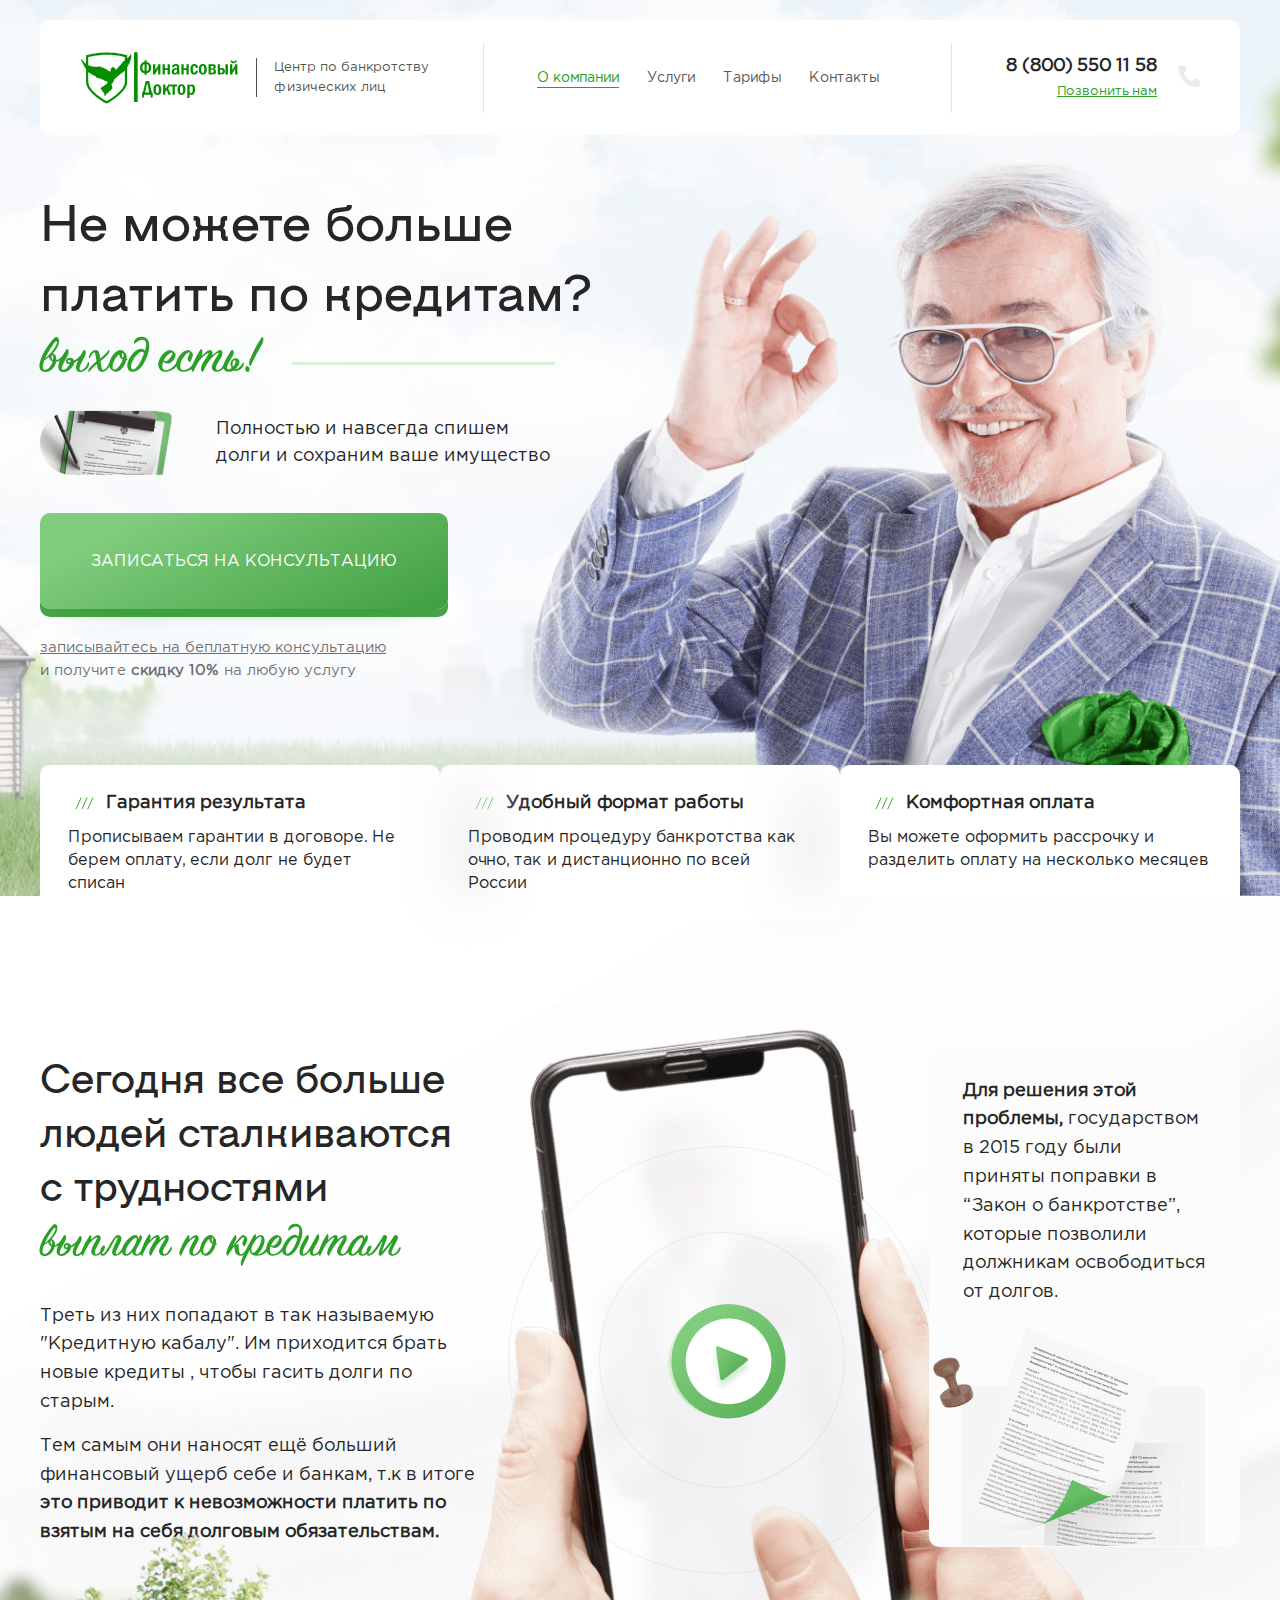
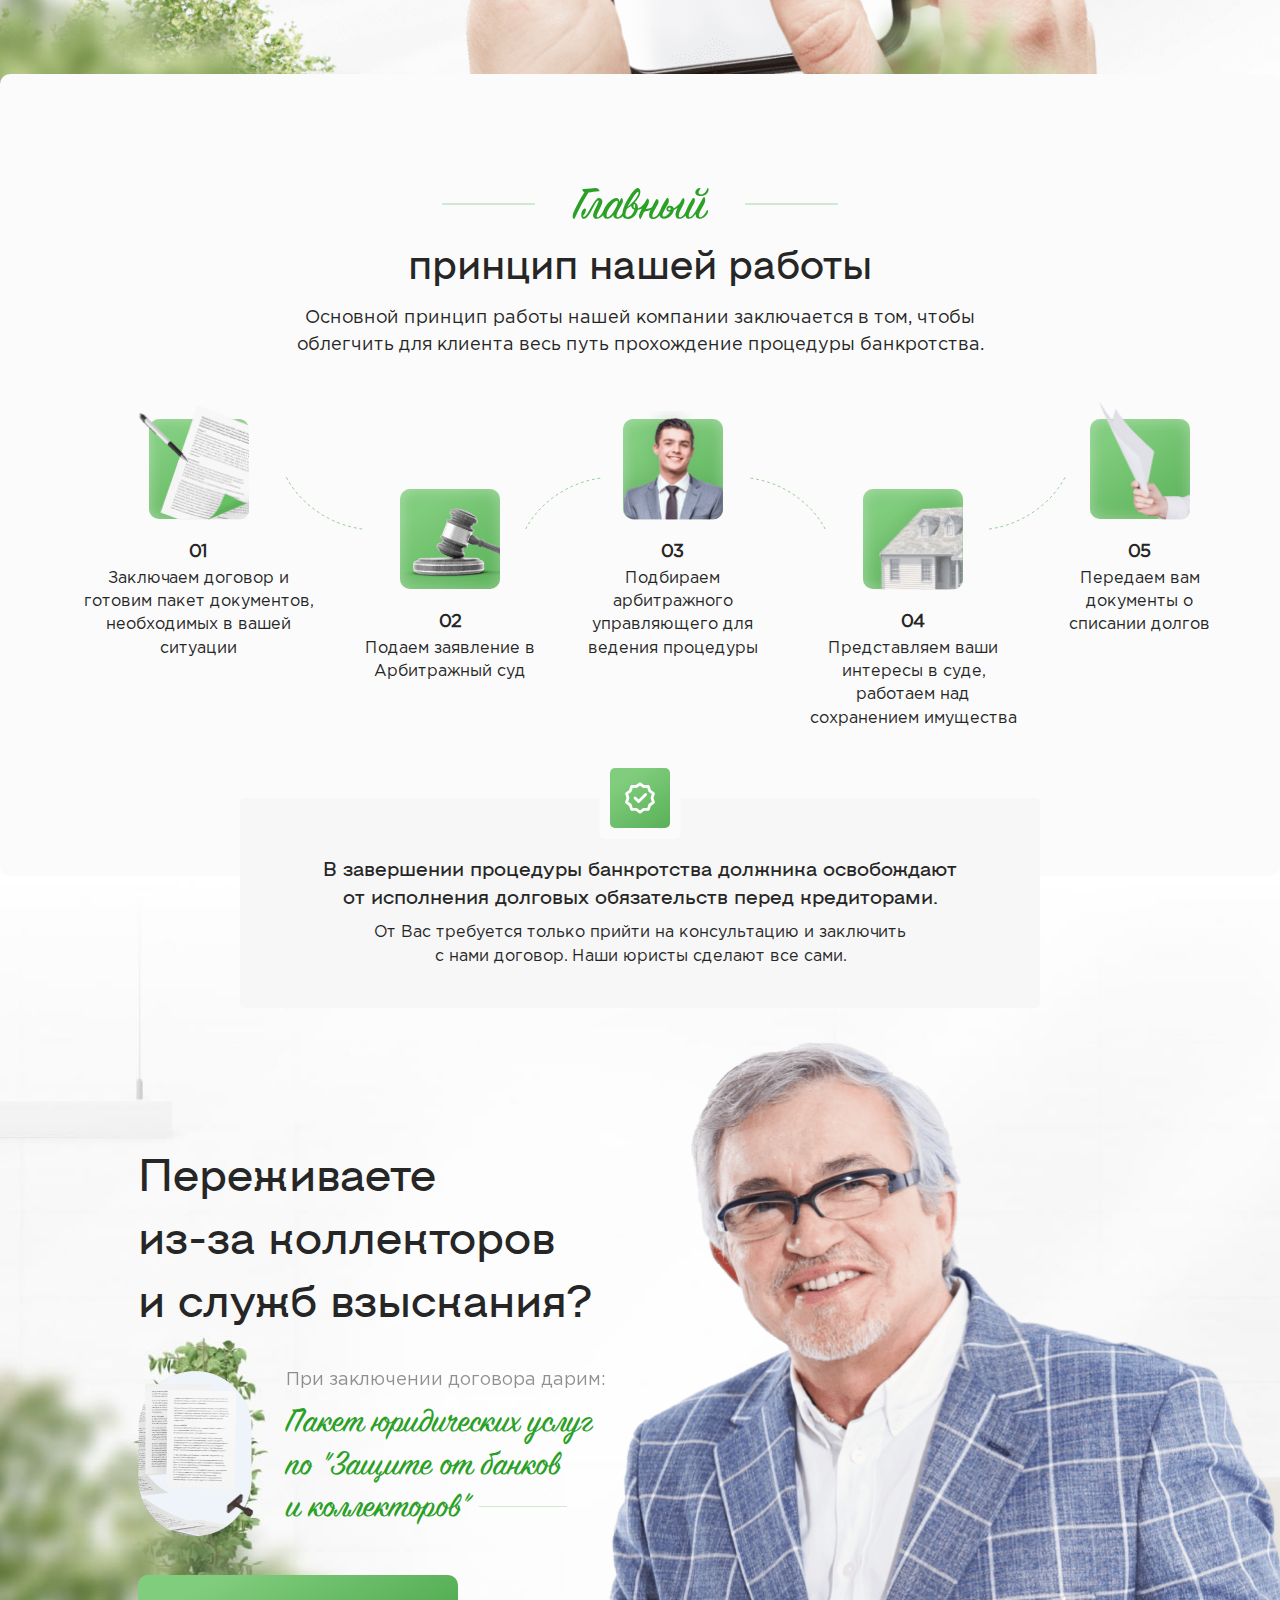
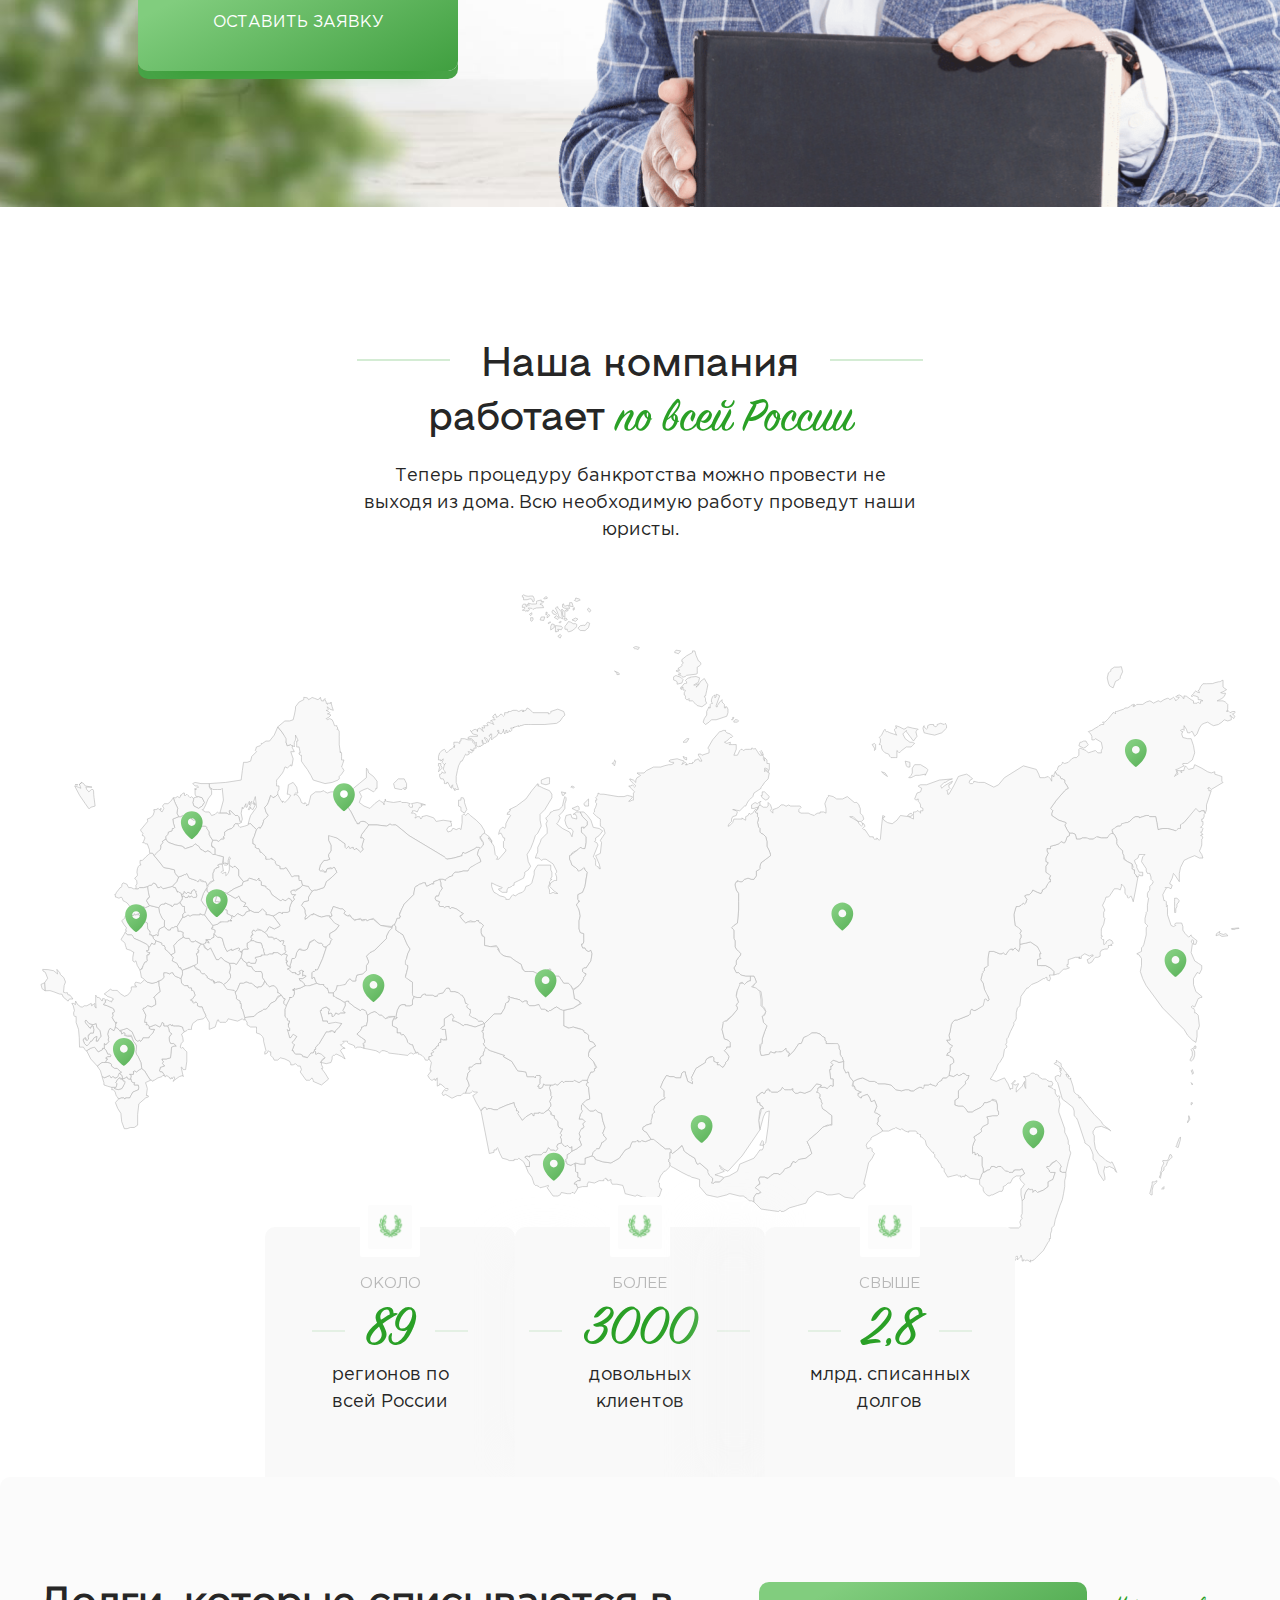
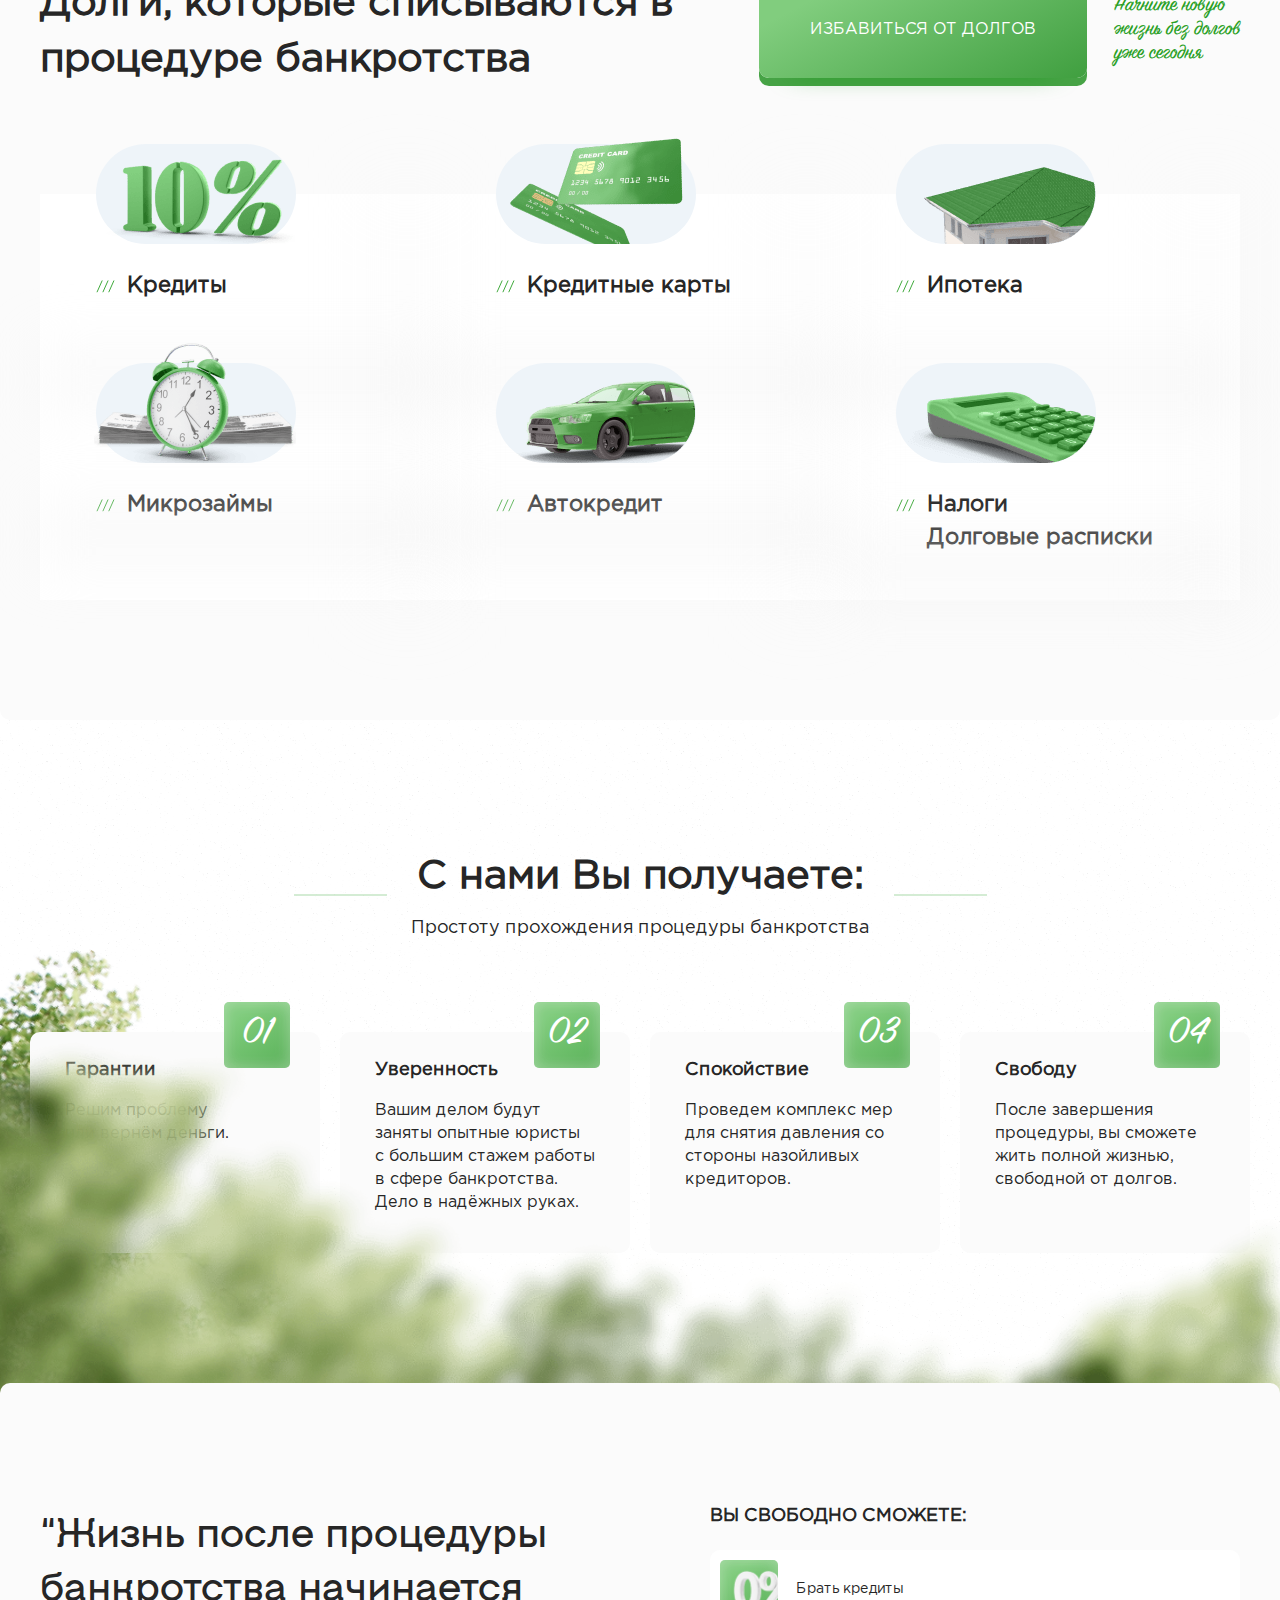
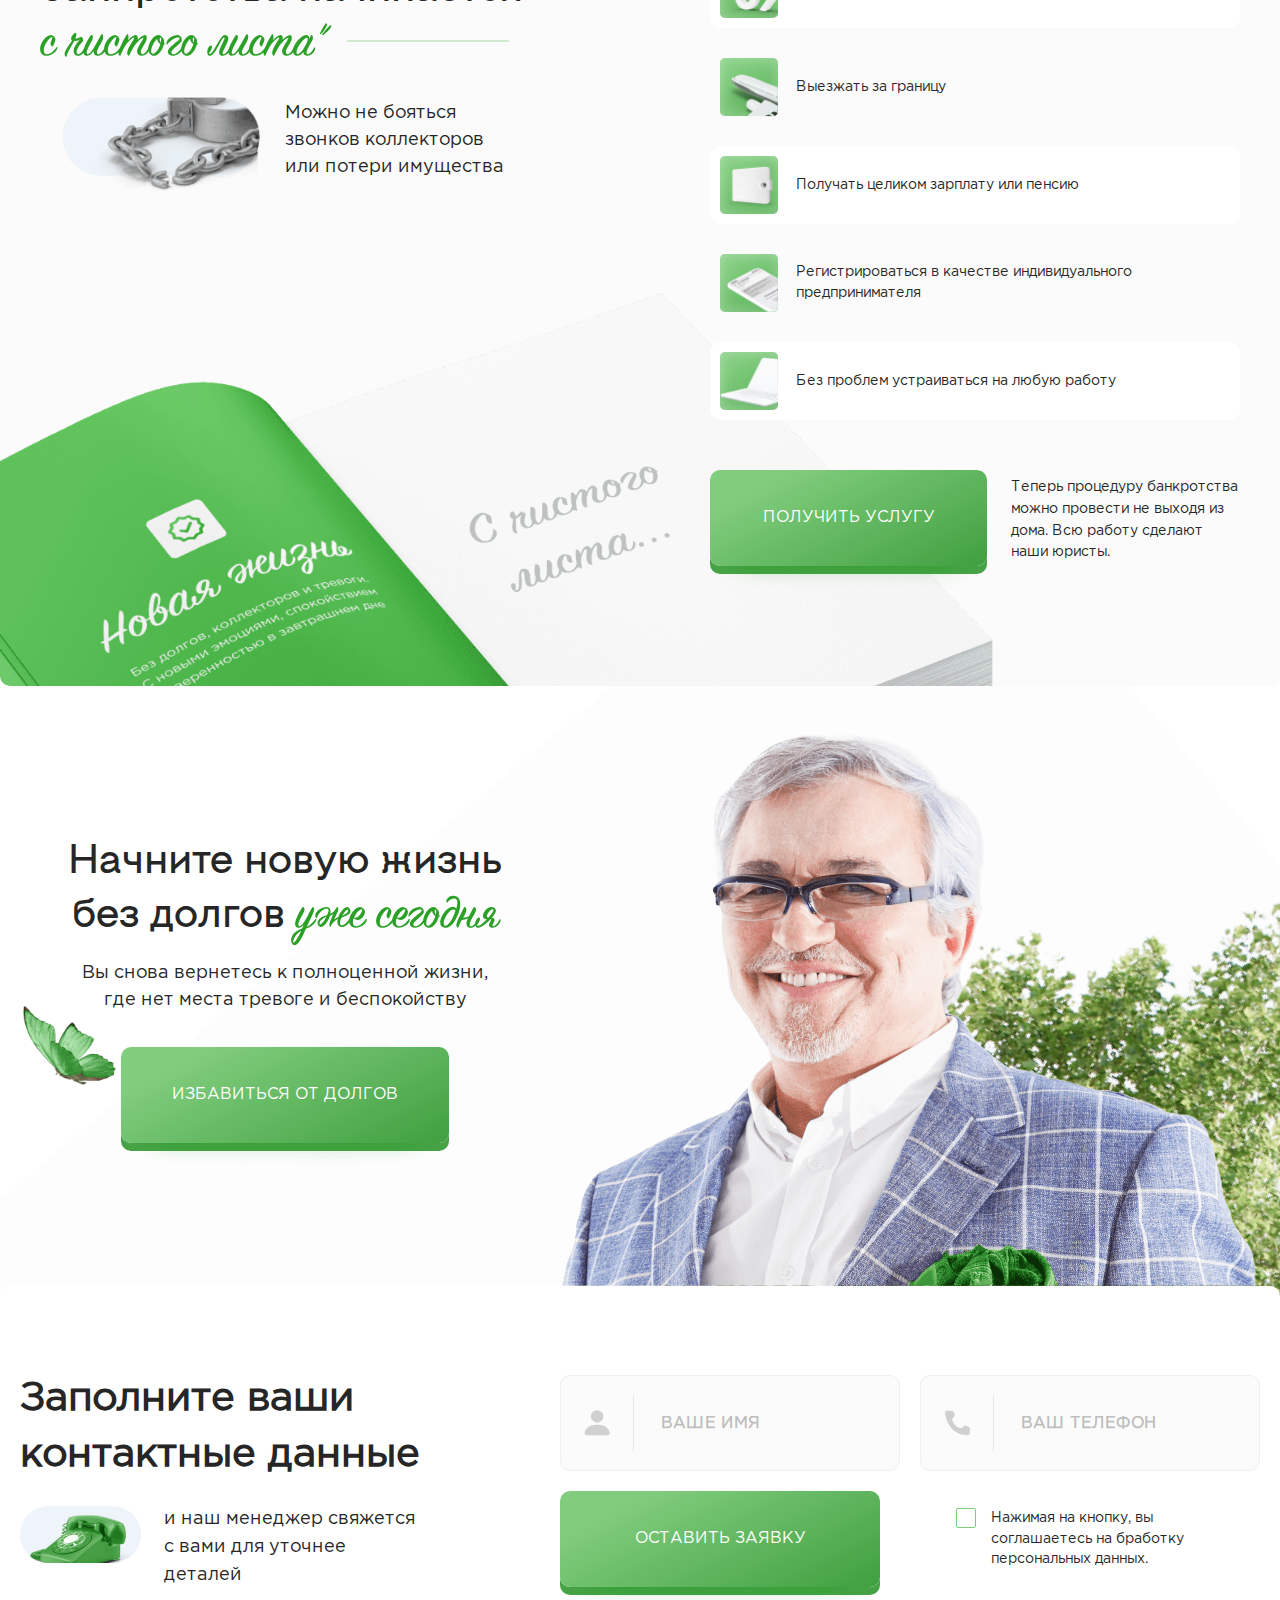
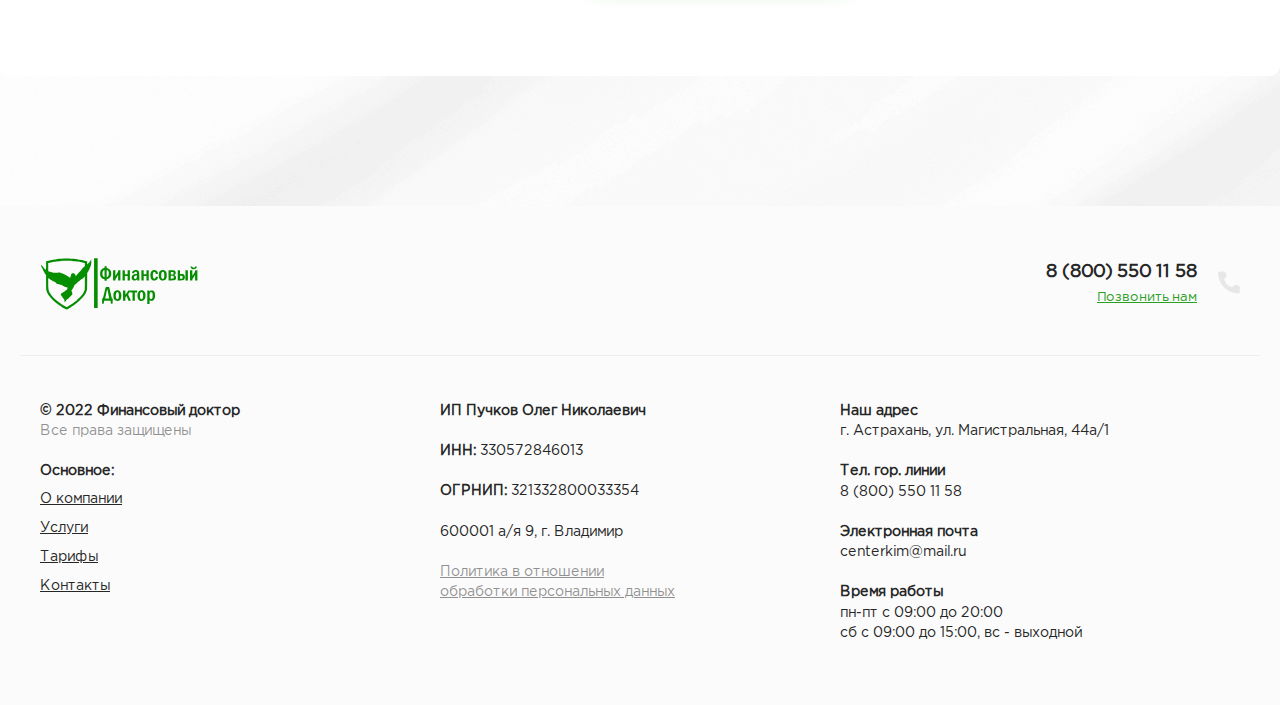
==== commit a74d427f: "update pages" ====
--- a/index.html
+++ b/index.html
@@ -5,8 +5,8 @@
     <meta charset="UTF-8">
     <meta name="viewport" content="width=device-width, user-scalable=no, initial-scale=1.0, maximum-scale=1.0, minimum-scale=1.0">
     <meta http-equiv="X-UA-Compatible" content="ie=edge">
-    <link rel="stylesheet" href="css/style.css?_v=20221023133841">
-    <link rel="stylesheet" href="css/fancybox.css?_v=20221023133841">
+    <link rel="stylesheet" href="css/style.css?_v=20221023203801">
+    <link rel="stylesheet" href="css/fancybox.css?_v=20221023203801">
     <title>Главная</title>
 
 </head>
@@ -411,46 +411,49 @@
                 </div>
             </section>
             <section class="results">
-                <div class="results__container container">
-                    <div class="results__top">
-                        <h2 class="results__title title">С нами Вы получаете:</h2>
-                        <p class="results__description">Простоту прохождения процедуры банкротства</p>
-                    </div>
-                    <div class="results__items">
-                        <div class="results__item item-results">
-                            <div class="item-results__body">
-                                <div class="item-results__number">01</div>
-                                <h3 class="item-results__title">Гарантии</h3>
-                                <p class="item-results__text text">Решим проблему
-                                    <br>или вернём деньги.
-                                </p>
-                            </div>
-                        </div>
-                        <div class="results__item item-results">
-                            <div class="item-results__body">
-                                <div class="item-results__number">02</div>
-                                <h3 class="item-results__title">Уверенность</h3>
-                                <p class="item-results__text text">Вашим делом будут заняты опытные юристы
-                                    <br> с большим стажем работы в сфере банкротства. Дело в надёжных руках.
-                                </p>
-                            </div>
-                        </div>
-                        <div class="results__item item-results">
-                            <div class="item-results__body">
-                                <div class="item-results__number">03</div>
-                                <h3 class="item-results__title">Спокойствие</h3>
-                                <p class="item-results__text text">Проведем комплекс мер для снятия давления со стороны назойливых кредиторов.</p>
-                            </div>
-                        </div>
-                        <div class="results__item item-results">
-                            <div class="item-results__body">
-                                <div class="item-results__number">04</div>
-                                <h3 class="item-results__title">Свободу</h3>
-                                <p class="item-results__text text">После завершения процедуры, вы сможете жить полной жизнью, свободной от долгов.</p>
-                            </div>
-                        </div>
-                    </div>
-                </div>
+                <div class="results__body">
+                    <div class="results__container container">
+                        <div class="results__top">
+                            <h2 class="results__title title">С нами Вы получаете:</h2>
+                            <p class="results__description">Простоту прохождения процедуры банкротства</p>
+                        </div>
+                        <div class="results__items">
+                            <div class="results__item item-results">
+                                <div class="item-results__body">
+                                    <div class="item-results__number">01</div>
+                                    <h3 class="item-results__title">Гарантии</h3>
+                                    <p class="item-results__text text">Решим проблему
+                                        <br>или вернём деньги.
+                                    </p>
+                                </div>
+                            </div>
+                            <div class="results__item item-results">
+                                <div class="item-results__body">
+                                    <div class="item-results__number">02</div>
+                                    <h3 class="item-results__title">Уверенность</h3>
+                                    <p class="item-results__text text">Вашим делом будут заняты опытные юристы
+                                        <br> с большим стажем работы в сфере банкротства. Дело в надёжных руках.
+                                    </p>
+                                </div>
+                            </div>
+                            <div class="results__item item-results">
+                                <div class="item-results__body">
+                                    <div class="item-results__number">03</div>
+                                    <h3 class="item-results__title">Спокойствие</h3>
+                                    <p class="item-results__text text">Проведем комплекс мер для снятия давления со стороны назойливых кредиторов.</p>
+                                </div>
+                            </div>
+                            <div class="results__item item-results">
+                                <div class="item-results__body">
+                                    <div class="item-results__number">04</div>
+                                    <h3 class="item-results__title">Свободу</h3>
+                                    <p class="item-results__text text">После завершения процедуры, вы сможете жить полной жизнью, свободной от долгов.</p>
+                                </div>
+                            </div>
+                        </div>
+                    </div>
+                </div>
+
             </section>
             <section class="new-life">
                 <div class="new-life__body new-life__body_offset">
@@ -695,7 +698,7 @@
         </div>
 
     </div>
-    <script src="js/fancybox.umd.js?_v=20221023133841"></script>
+    <script src="js/fancybox.umd.js?_v=20221023203801"></script>
     <div class="overlay">
         <div class="modal" data-modal="personal-data">
             <div class="modal__wrapper">
@@ -747,7 +750,7 @@
 
         </div>
     </div>
-    <script src="js/script.js?_v=20221023133841"></script>
+    <script src="js/script.js?_v=20221023203801"></script>
 </body>
 
 </html>--- a/css/style.css
+++ b/css/style.css
@@ -511,7 +511,7 @@
 }
 
 .advantages__item {
-  padding: 25px 28px 30px;
+  padding: 25px 28px 24px;
   background: #FFFFFF;
   border-radius: 10px 10px 0px 0px;
   position: relative;
@@ -525,18 +525,6 @@
   background: url("../images/icons/lines.svg") 7px 50% no-repeat;
   background-size: 19px 13px;
   padding-left: 38px;
-}
-
-.advantages__column:first-child .advantages__item::before {
-  display: none;
-}
-
-.advantages__column:last-child .advantages__item {
-  margin-bottom: 0;
-}
-
-.advantages__column:last-child .advantages__item::after {
-  display: none;
 }
 
 .advantages__text {
@@ -599,6 +587,61 @@
   margin-bottom: 73px;
 }
 
+.steps__item:nth-child(1) .item-steps__icon {
+  overflow: visible;
+}
+
+.steps__item:nth-child(1) .item-steps__icon img {
+  position: absolute;
+  bottom: -1px;
+  right: 0;
+  width: 139%;
+  height: 139%;
+  border-bottom-right-radius: 10px;
+}
+
+.steps__item:nth-child(3) .item-steps__icon {
+  overflow: visible;
+}
+
+.steps__item:nth-child(3) .item-steps__icon img {
+  position: absolute;
+  bottom: -1px;
+  right: 0;
+  width: 100%;
+  height: 110%;
+  border-bottom-right-radius: 10px;
+  border-bottom-left-radius: 10px;
+}
+
+.steps__item:nth-child(5) .item-steps__icon {
+  overflow: visible;
+}
+
+.steps__item:nth-child(5) .item-steps__icon img {
+  position: absolute;
+  bottom: -1px;
+  right: 0;
+  width: 120%;
+  height: 120%;
+  border-bottom-right-radius: 10px;
+  border-bottom-left-radius: 10px;
+}
+
+.steps__item:nth-child(4) .item-steps__icon {
+  overflow: visible;
+}
+
+.steps__item:nth-child(4) .item-steps__icon img {
+  position: absolute;
+  bottom: -1px;
+  right: 0;
+  width: 100%;
+  height: 100%;
+  border-bottom-right-radius: 10px;
+  border-bottom-left-radius: 10px;
+}
+
 .steps__bottom_relative {
   -webkit-transform: none !important;
   transform: none !important;
@@ -617,6 +660,7 @@
 }
 
 .item-steps__icon {
+  position: relative;
   margin: 0 auto 20px auto;
   width: 100px;
   overflow: hidden;
@@ -717,6 +761,11 @@
   position: relative;
 }
 
+.location__image img {
+  -o-object-fit: contain;
+  object-fit: contain;
+}
+
 .location__container {
   padding-top: 125px;
 }
@@ -1033,6 +1082,16 @@
   font-weight: 700;
   margin-left: 56px;
   text-align: left;
+}
+
+.results__body::after {
+  content: "";
+  position: absolute;
+  bottom: -30%;
+  left: 0;
+  width: 100%;
+  height: 100%;
+  background: url("../images/results/bushes-bg.png") 0 -100%/cover no-repeat;
 }
 
 .results__container {
@@ -1116,7 +1175,7 @@
 
 .main-block {
   position: relative;
-  z-index: 2;
+  z-index: 4;
 }
 
 .main-block__body {
@@ -1245,22 +1304,21 @@
   position: absolute;
   bottom: -300px;
   left: 0;
-  height: 550px;
+  height: 600px;
   width: 100%;
-  background: url("../images/problem/bushes.png") 0 -120px no-repeat;
+  background: url("../images/problem/bushes.png") 0 -82px no-repeat;
   background-size: cover;
   z-index: 4;
 }
 
 .problem__container {
-  padding-top: 128px;
-  position: relative;
-  z-index: 3;
+  padding-top: 129px;
 }
 
 .problem__phone {
   background: url("../images/problem/phone.png") 0 0/contain no-repeat;
   position: absolute;
+  z-index: 3;
   left: 27%;
   bottom: -490px;
   width: 902px;
@@ -1269,6 +1327,7 @@
 
 .problem__container {
   padding-bottom: 127px;
+  position: relative;
 }
 
 .problem__play {
@@ -1348,6 +1407,11 @@
   text-align: left;
 }
 
+.problem__text {
+  position: relative;
+  z-index: 4;
+}
+
 .problem__text p {
   font-size: 18px;
   line-height: 160%;
@@ -1425,7 +1489,7 @@
   display: -webkit-box;
   display: -ms-flexbox;
   display: flex;
-  margin-right: 24px;
+  margin-right: 25px;
   -webkit-box-pack: end;
   -ms-flex-pack: end;
   justify-content: flex-end;
@@ -1579,7 +1643,7 @@
 
 .experiences {
   overflow: hidden;
-  background: url("../images/experiences/bg.png") 0 75%/cover no-repeat;
+  background: url("../images/experiences/bg.jpg") 0 75%/cover no-repeat;
   min-height: 806px;
 }
 
@@ -1952,7 +2016,7 @@
 
 .modal__wrapper {
   overflow: hidden;
-  padding: 48px 70px;
+  padding: 37px 70px 48px;
   border-radius: 10px;
   background: #fff;
   display: -webkit-box;
@@ -2010,7 +2074,6 @@
   position: relative;
   -ms-flex-item-align: end;
   align-self: flex-end;
-  margin-bottom: 30px;
 }
 
 .modal__close::before {
@@ -2342,13 +2405,24 @@
 
 .services__item:nth-child(2) .item-services__image {
   position: relative;
-  left: 4px;
+  left: -95px;
+  top: 30px;
+  -webkit-box-flex: 0;
+  -ms-flex: 0 0 370px;
+  flex: 0 0 370px;
 }
 
 .services__item:nth-child(3) .item-services__image {
   position: relative;
-  left: 46px;
-  top: 10px;
+  left: -40px;
+  top: 15px;
+  -webkit-box-flex: 0;
+  -ms-flex: 0 0 400px;
+  flex: 0 0 400px;
+}
+
+.services__item:nth-child(3) .item-services__content {
+  padding-left: 85px !important;
 }
 
 .item-services {
@@ -3029,7 +3103,13 @@
     margin-top: -135px;
   }
 
-  .advantages__item::before {
+  .advantages__column {
+    -webkit-box-flex: 0;
+    -ms-flex: 0 1 33.333%;
+    flex: 0 1 33.333%;
+  }
+
+  .advantages__column:nth-child(2) .advantages__item::before {
     content: "";
     position: absolute;
     top: 50%;
@@ -3044,7 +3124,7 @@
     border-radius: 10px;
   }
 
-  .advantages__item::after {
+  .advantages__column:nth-child(2) .advantages__item::after {
     content: "";
     position: absolute;
     top: 50%;
@@ -3059,12 +3139,6 @@
     border-radius: 10px;
   }
 
-  .advantages__column {
-    -webkit-box-flex: 0;
-    -ms-flex: 0 1 33.333%;
-    flex: 0 1 33.333%;
-  }
-
   .steps__container_transparent {
     background: transparent;
   }
@@ -3193,7 +3267,7 @@
     background: rgba(243, 243, 243, 0.42);
     -webkit-filter: blur(25px);
     filter: blur(25px);
-    left: -30px;
+    left: 0;
     width: 60px;
     height: 80%;
   }
@@ -3207,7 +3281,7 @@
     background: rgba(243, 243, 243, 0.42);
     -webkit-filter: blur(25px);
     filter: blur(25px);
-    right: -30px;
+    right: 0;
     width: 60px;
     height: 100%;
   }
@@ -3256,7 +3330,7 @@
     position: absolute;
     top: 0;
     z-index: 3;
-    right: -10px;
+    right: 0;
     width: 66px;
     height: 100%;
     background: rgba(243, 243, 243, 0.26);
@@ -3294,12 +3368,23 @@
   .results::after {
     content: "";
     position: absolute;
-    bottom: 0;
+    bottom: -45%;
     left: 0;
-    z-index: 2;
+    z-index: 4;
     width: 100%;
     height: 100%;
     background: url("../images/results/bushes.png") 0 -100%/cover no-repeat;
+  }
+
+  .results::before {
+    content: "";
+    position: absolute;
+    bottom: -45%;
+    left: 0;
+    z-index: 5;
+    width: 100%;
+    height: 330px;
+    background: #fff;
   }
 
   .results__top {
@@ -3433,13 +3518,13 @@
   .contacts::before {
     content: "";
     position: absolute;
-    top: -300px;
-    left: 50%;
-    width: 150%;
-    height: 1000px;
+    top: -125px;
+    left: 3%;
+    width: 220%;
+    height: 1500px;
     background: url("../images/beginning/bg-white.png") right center/contain no-repeat;
-    -webkit-transform: translate(-50%, 0) rotate(-40deg);
-    transform: translate(-50%, 0) rotate(-40deg);
+    -webkit-transform: translate(-40%, 0) rotate(-40deg);
+    transform: translate(-40%, 0) rotate(-40deg);
   }
 
   .contacts__body {
@@ -3545,6 +3630,9 @@
     display: -webkit-box;
     display: -ms-flexbox;
     display: flex;
+    -webkit-box-align: center;
+    -ms-flex-align: center;
+    align-items: center;
     -webkit-box-flex: 1;
     -ms-flex: 1 1 auto;
     flex: 1 1 auto;
@@ -3681,8 +3769,8 @@
 
   .item-services__image {
     -webkit-box-flex: 0;
-    -ms-flex: 0 0 420px;
-    flex: 0 0 420px;
+    -ms-flex: 0 0 360px;
+    flex: 0 0 360px;
   }
 
   .item-services__content {
@@ -3697,6 +3785,7 @@
     -webkit-box-direction: reverse;
     -ms-flex-direction: row-reverse;
     flex-direction: row-reverse;
+    padding: 70px 20px 70px 100px;
   }
 
   .item-services:nth-child(odd) .item-services__content {
@@ -3767,6 +3856,20 @@
     align-items: flex-start !important;
   }
 
+  .section-our-services__item:nth-child(1) .item-our-services__image {
+    -webkit-box-flex: 0;
+    -ms-flex: 0 0 340px;
+    flex: 0 0 340px;
+    position: relative;
+    bottom: 85px;
+    margin-right: 85px;
+  }
+
+  .section-our-services__item:nth-child(2) .item-our-services__image {
+    position: relative;
+    left: 35px;
+  }
+
   .section-our-services__items_bottom {
     margin-top: 102px;
     margin-bottom: 100px;
@@ -3807,6 +3910,10 @@
     -webkit-box-flex: 1;
     -ms-flex: 1 1 auto;
     flex: 1 1 auto;
+  }
+
+  .item-our-services__bottom {
+    max-width: 730px;
   }
 }
 
@@ -3856,7 +3963,7 @@
     content: "";
     position: absolute;
     top: 0;
-    left: -122px;
+    left: -138px;
     height: 100%;
     width: 2px;
     background: rgba(240, 240, 240, 0.5);
@@ -3867,9 +3974,14 @@
     background: rgba(240, 240, 240, 0.5);
     position: absolute;
     top: 0;
-    right: -122px;
+    right: -138px;
     height: 100%;
     width: 2px;
+  }
+
+  .problem__container {
+    position: relative;
+    z-index: 3;
   }
 
   .problem__container {
@@ -3879,9 +3991,9 @@
   .problem__container::before {
     content: "";
     position: absolute;
-    top: 0;
-    left: -122px;
-    height: 100%;
+    top: -1px;
+    left: -138px;
+    height: calc(100% + 1px);
     width: 2px;
     background: rgba(240, 240, 240, 0.5);
   }
@@ -3890,9 +4002,9 @@
     content: "";
     background: rgba(240, 240, 240, 0.5);
     position: absolute;
-    top: 0;
-    right: -122px;
-    height: 100%;
+    top: -1px;
+    right: -138px;
+    height: calc(100% + 1px);
     width: 2px;
   }
 
@@ -3937,25 +4049,25 @@
   }
 
   .location__image_first {
-    top: 60px;
+    top: -150px;
     left: 0;
   }
 
   .location__image_first img {
-    width: 470px;
-    height: 703px;
+    width: 454px;
+    height: 1128px;
   }
 
   .location__image_second {
-    top: 68%;
+    top: 72%;
     -webkit-transform: translate(0, -50%);
     transform: translate(0, -50%);
     right: 0;
   }
 
   .location__image_second img {
-    width: 271px;
-    height: 461px;
+    width: 435px;
+    height: 818px;
   }
 }
 
@@ -4035,12 +4147,17 @@
     height: 600px;
   }
 
+  .problem {
+    overflow: hidden !important;
+  }
+
   .problem::before {
-    background: url("../images/problem/bushes.png") 0 0 no-repeat;
+    background: url("../images/problem/bushes.png") 0 0/cover no-repeat;
+    height: 680px;
   }
 
   .experiences {
-    background: url("../images/experiences/bg.png") 40% top/cover no-repeat;
+    background: url("../images/experiences/bg.jpg") 40% top/cover no-repeat;
   }
 
   .experiences__image img {
@@ -6028,6 +6145,12 @@
   }
 }
 
+@media (max-width: 340px) {
+  .problem::before {
+    bottom: -10px;
+  }
+}
+
 @media (min-width: 725.98px) and (max-width: 991.98px) {
   .header__container::before {
     top: -20px;
@@ -6233,6 +6356,13 @@
   }
 }
 
+@media (min-width: 1240px) and (max-width: 1800px) {
+  .problem::before {
+    height: 550px;
+    background: url("../images/problem/bushes.png") 0 -10px no-repeat;
+  }
+}
+
 @media (max-width: 991.98px) and (min-width: 725.98px) {
   .contacts__block {
     margin-bottom: 10px;
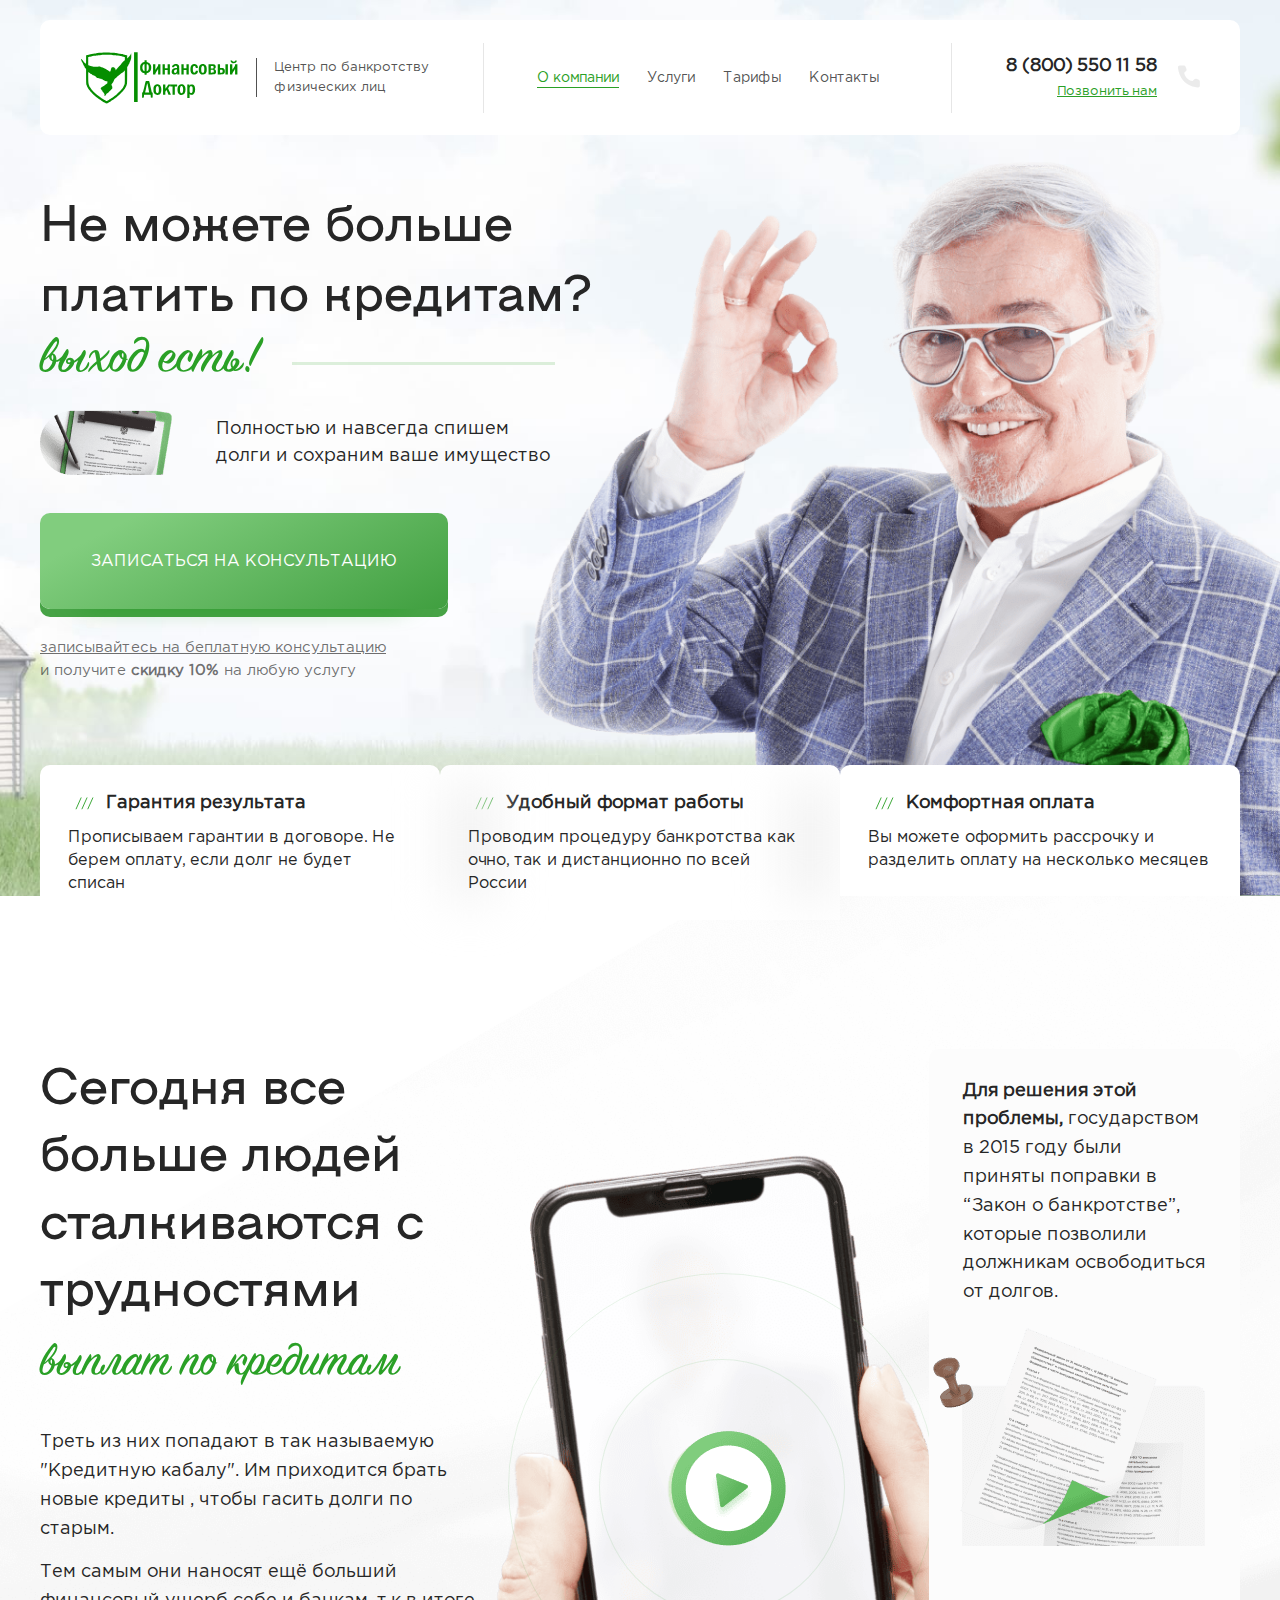
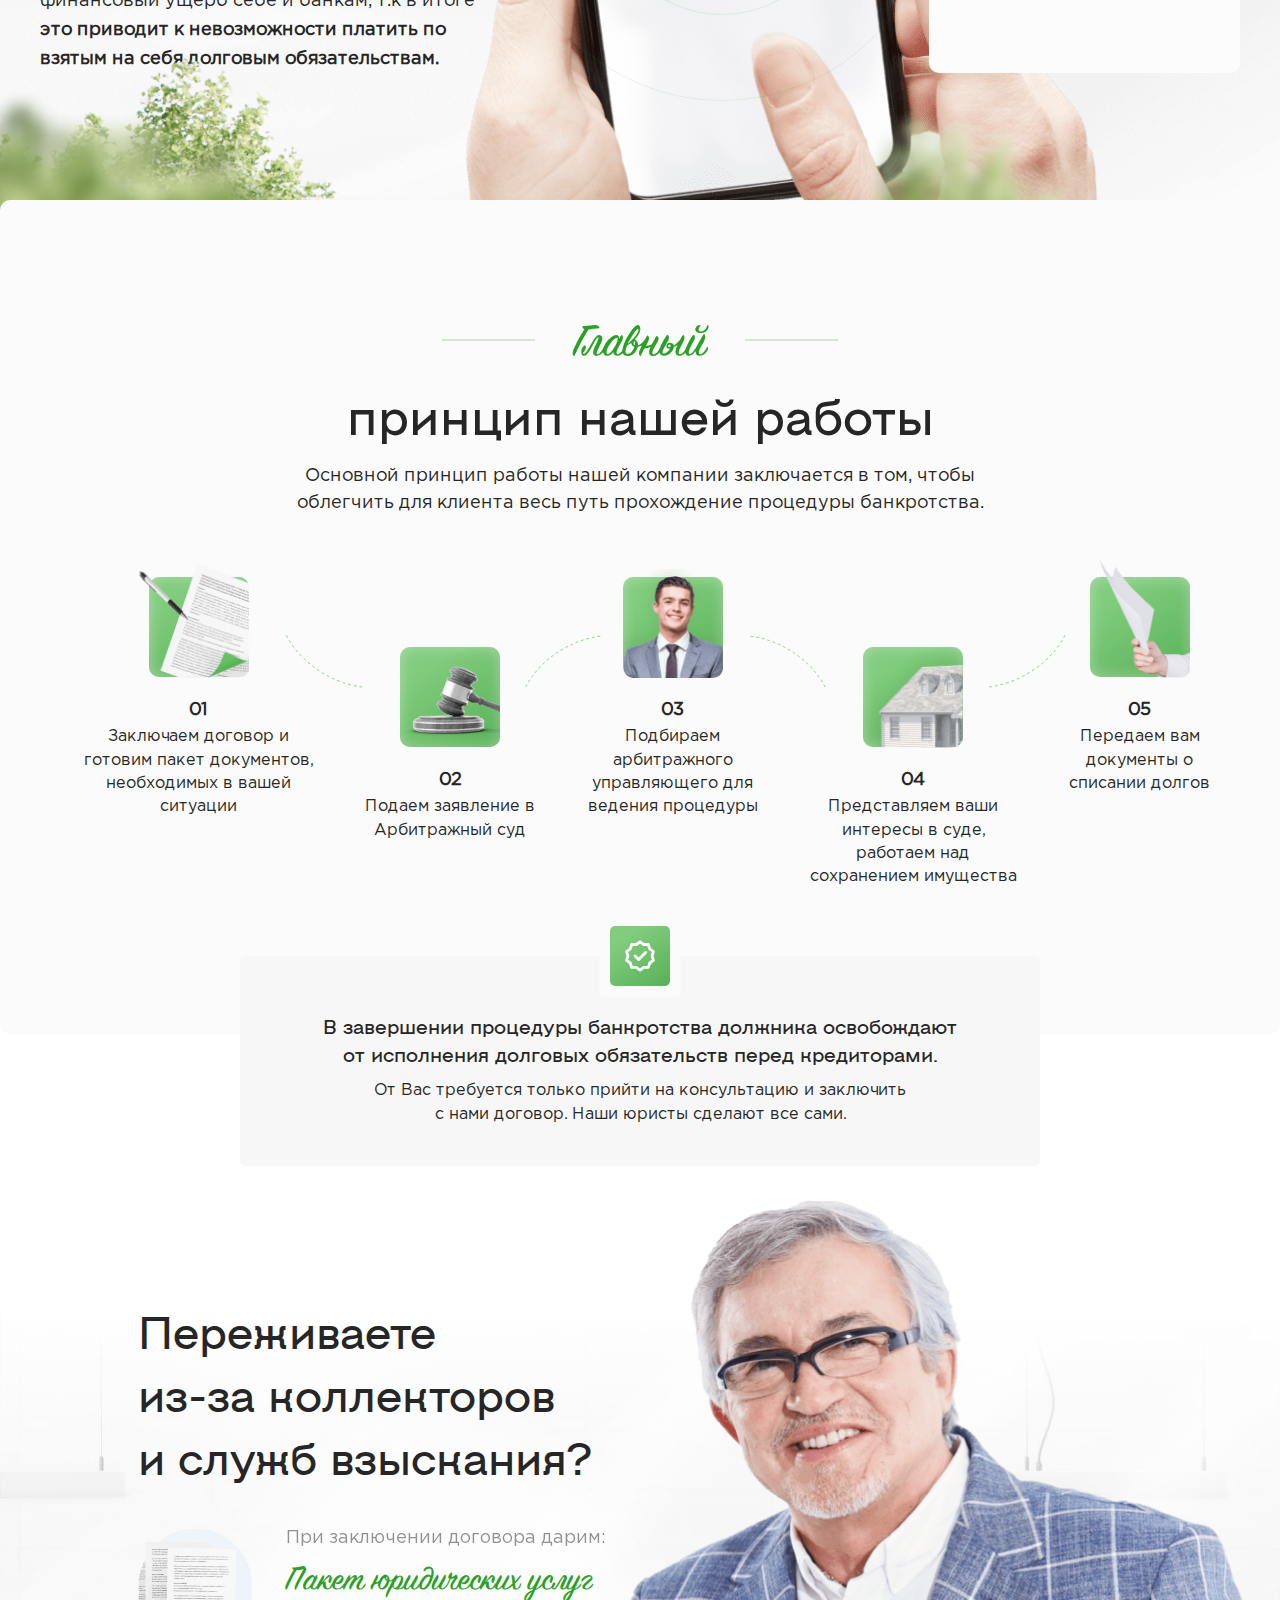
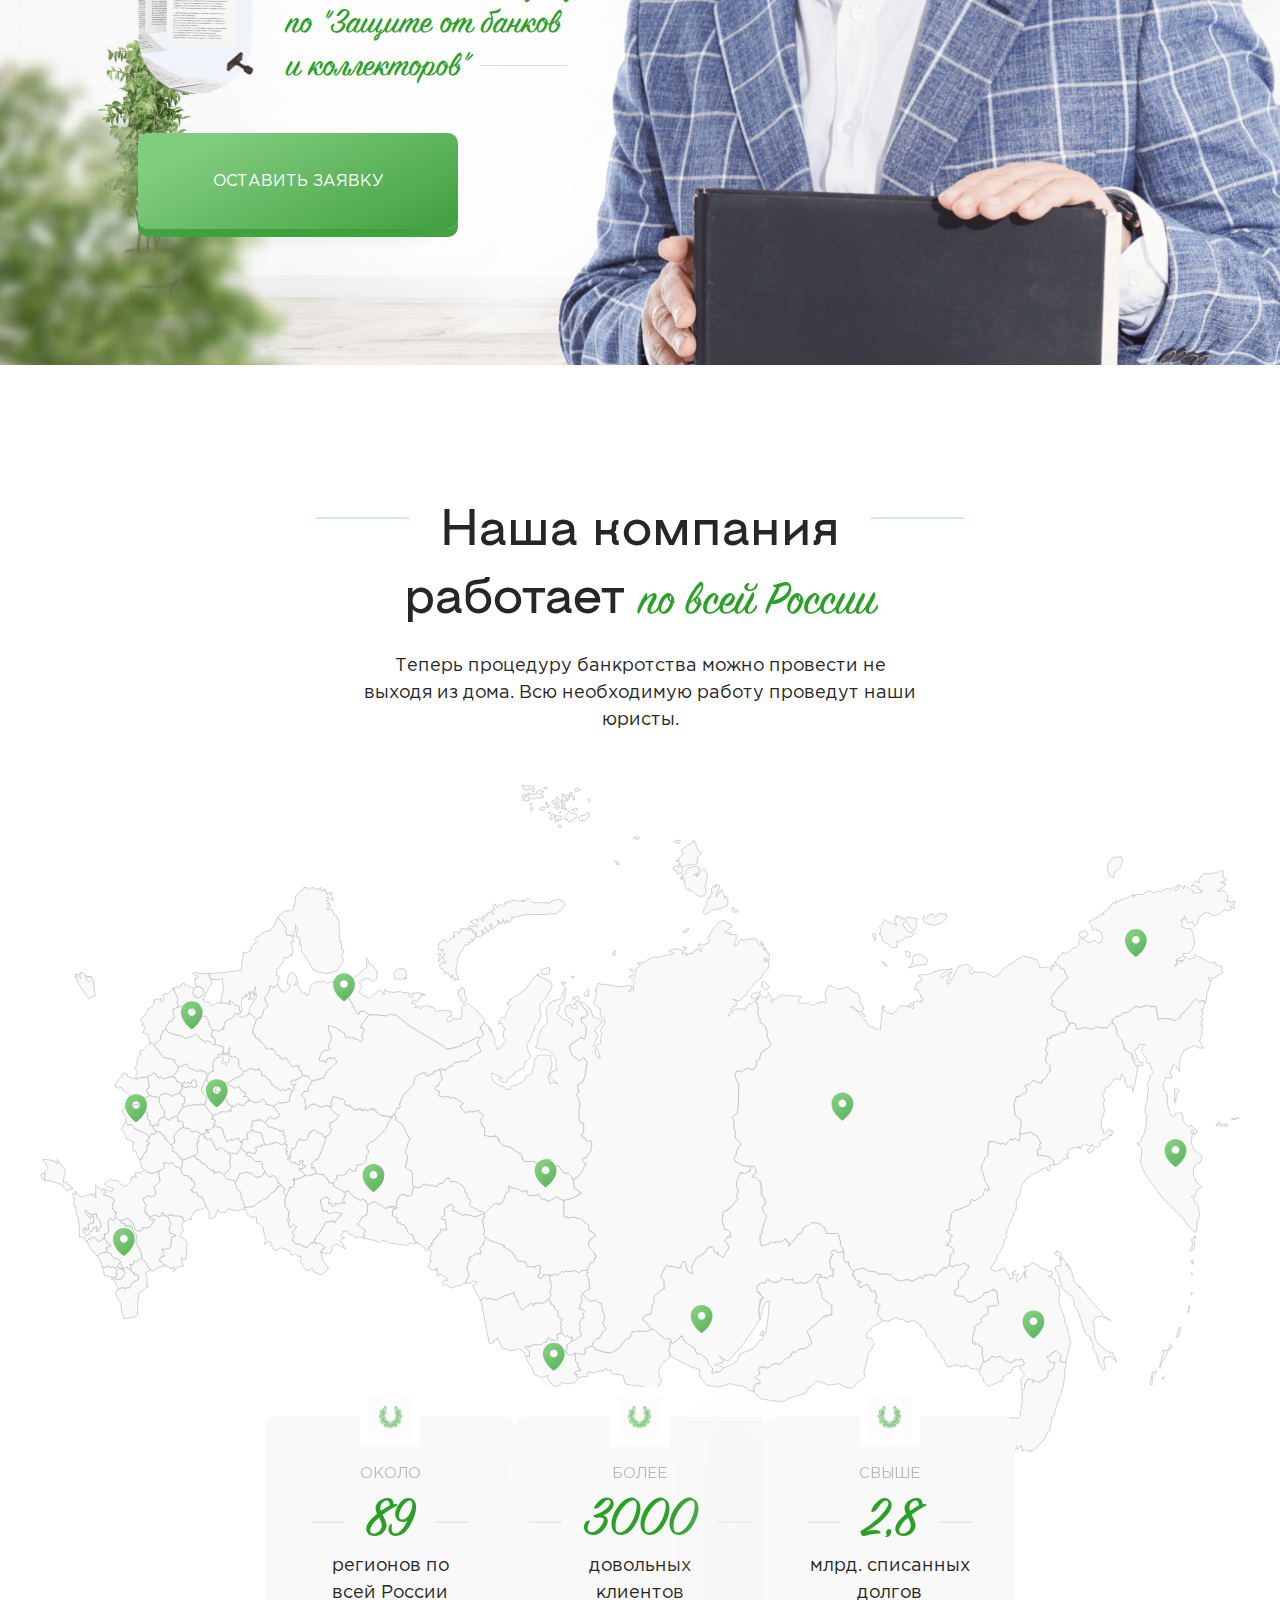
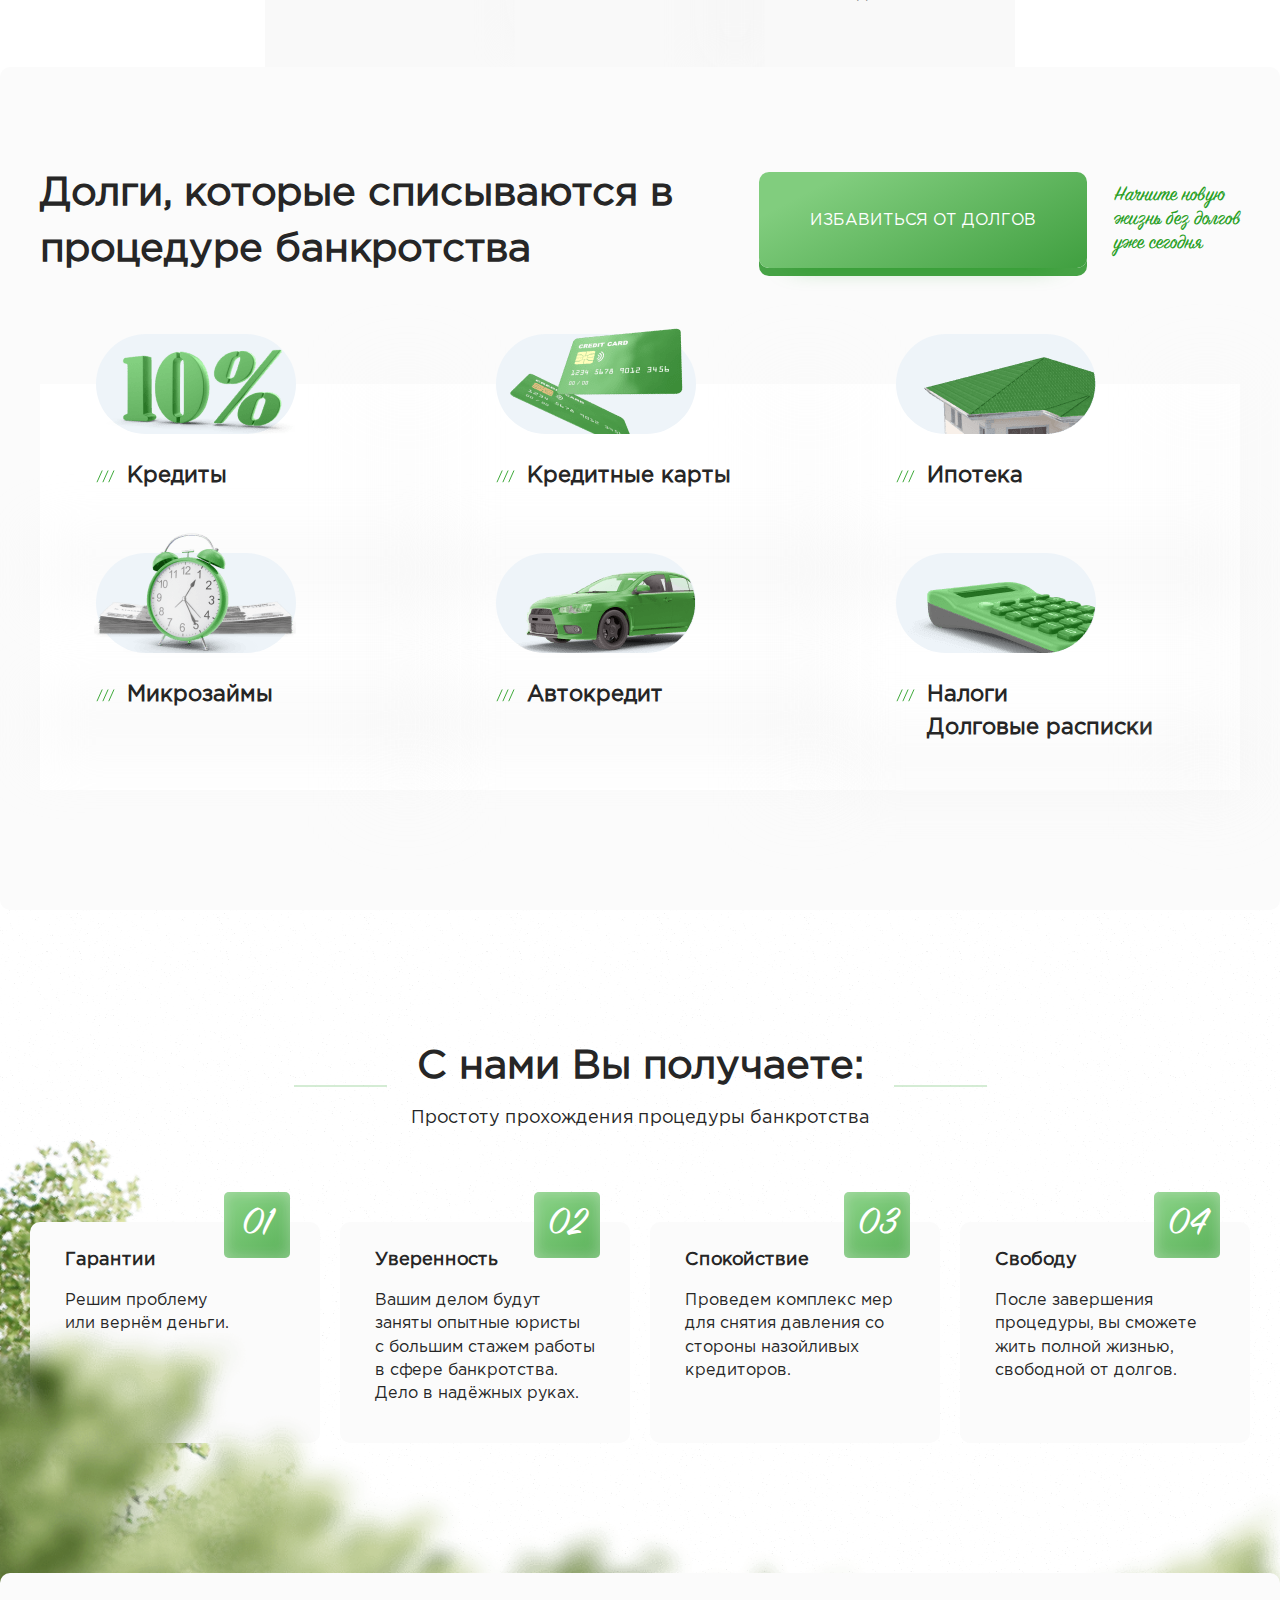
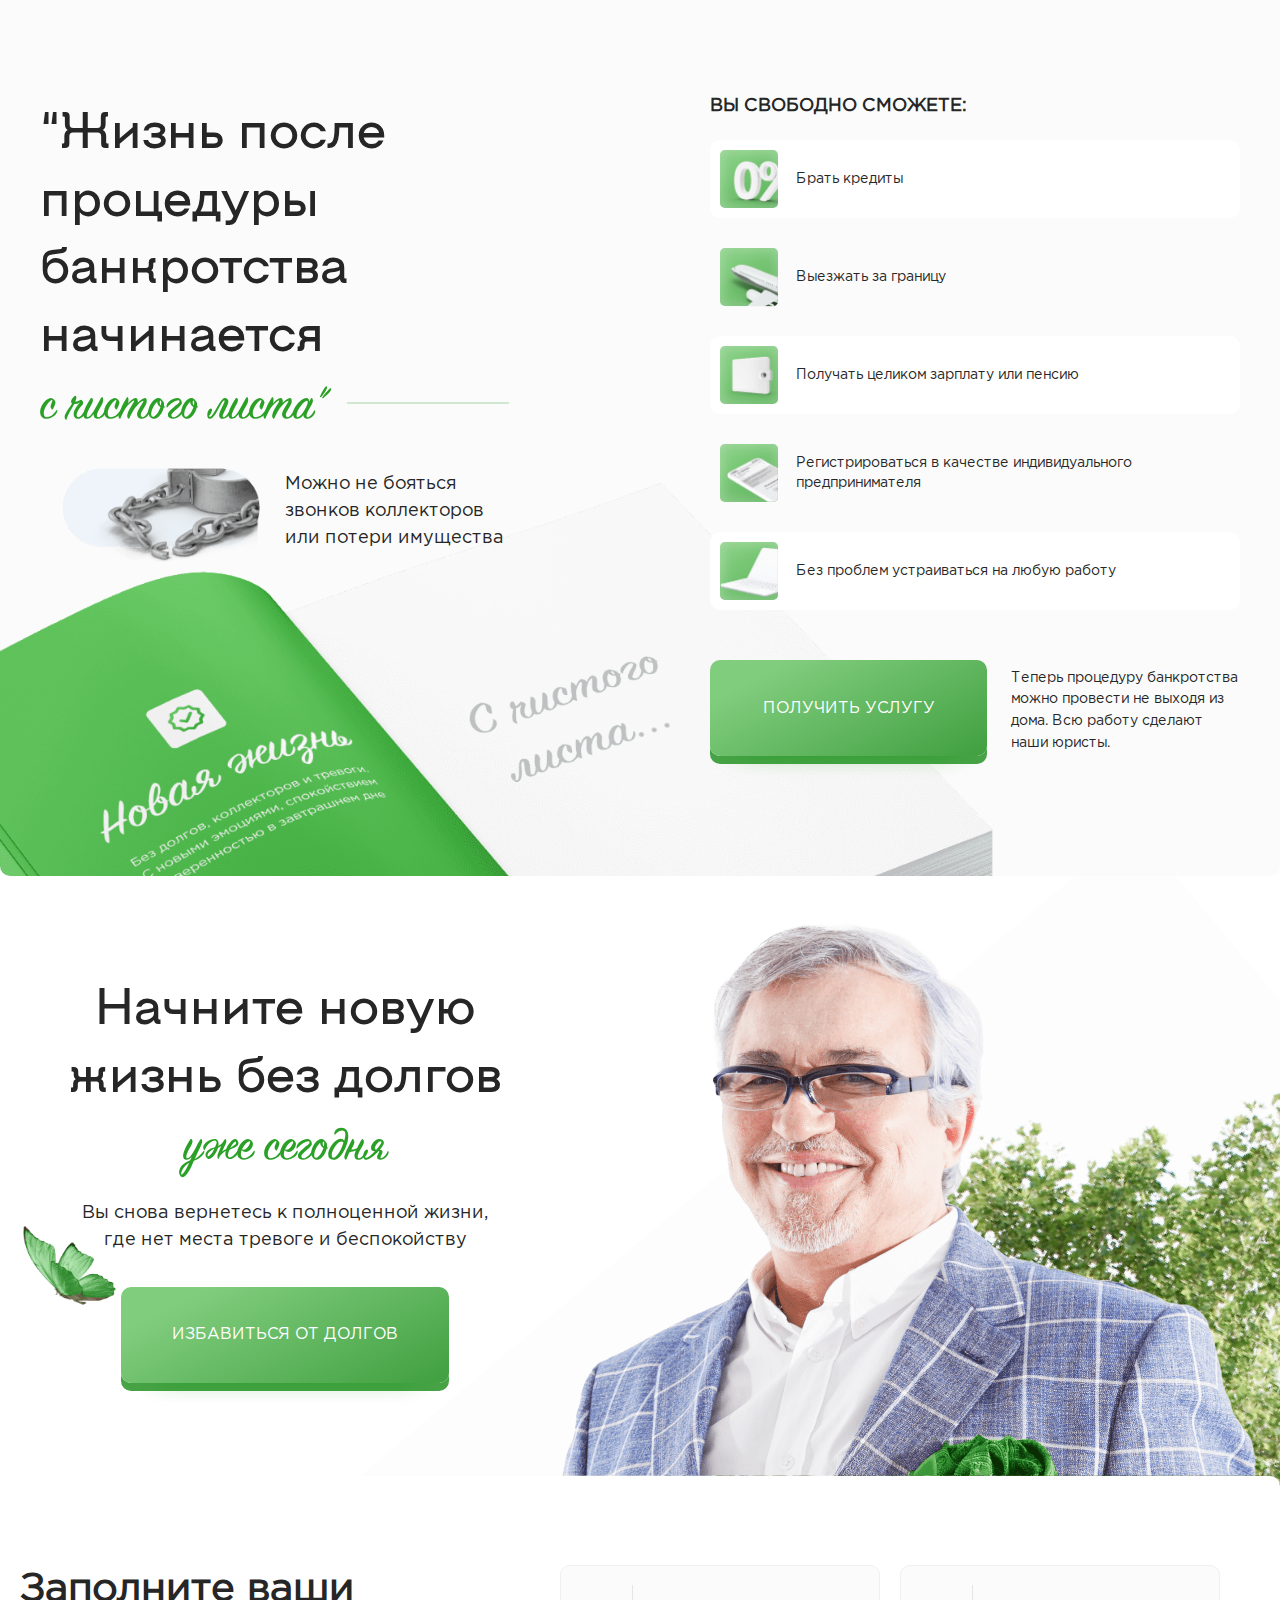
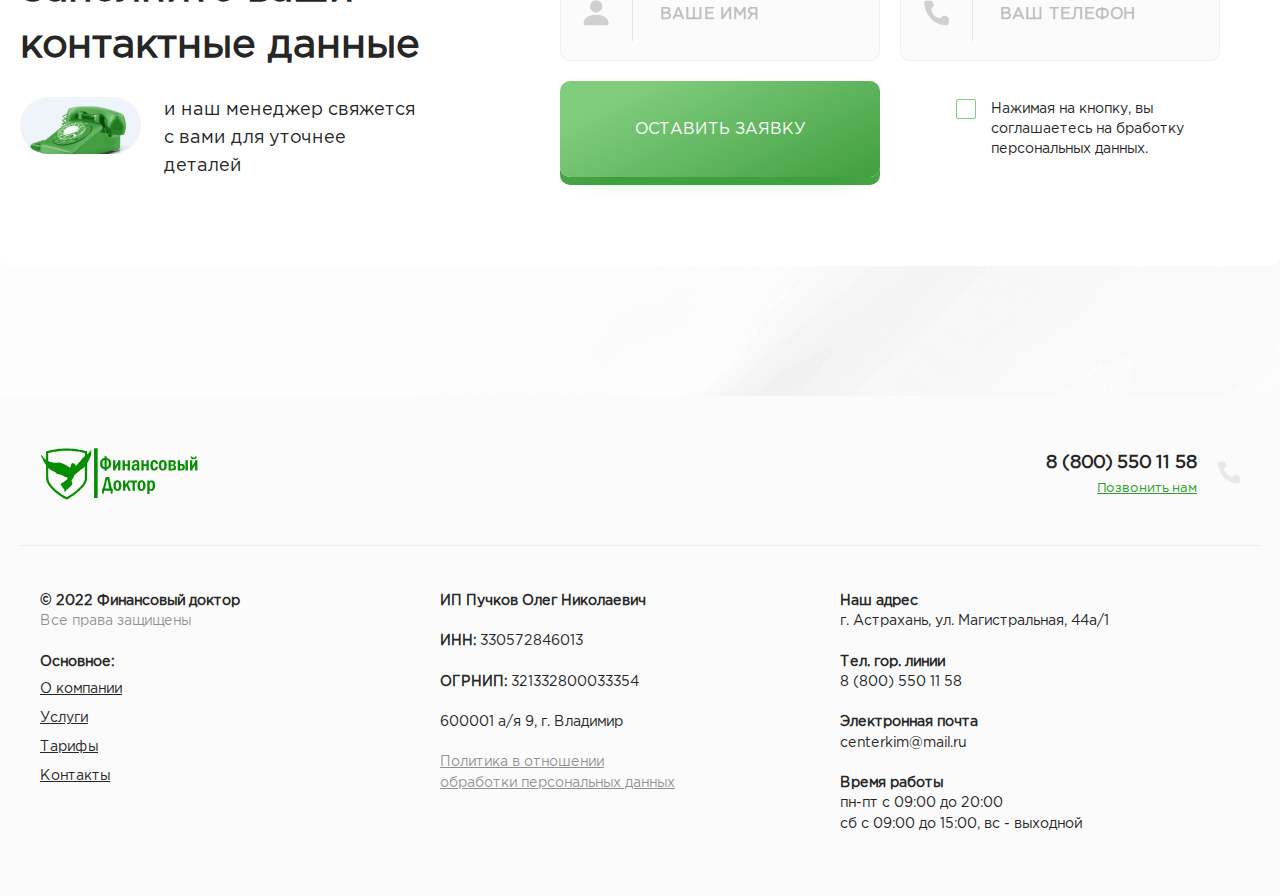
==== commit 16e923da: "fix pages" ====
--- a/index.html
+++ b/index.html
@@ -5,8 +5,8 @@
     <meta charset="UTF-8">
     <meta name="viewport" content="width=device-width, user-scalable=no, initial-scale=1.0, maximum-scale=1.0, minimum-scale=1.0">
     <meta http-equiv="X-UA-Compatible" content="ie=edge">
-    <link rel="stylesheet" href="css/style.css?_v=20221023203801">
-    <link rel="stylesheet" href="css/fancybox.css?_v=20221023203801">
+    <link rel="stylesheet" href="css/style.css?_v=20221024053934">
+    <link rel="stylesheet" href="css/fancybox.css?_v=20221024053934">
     <title>Главная</title>
 
 </head>
@@ -698,7 +698,7 @@
         </div>
 
     </div>
-    <script src="js/fancybox.umd.js?_v=20221023203801"></script>
+    <script src="js/fancybox.umd.js?_v=20221024053934"></script>
     <div class="overlay">
         <div class="modal" data-modal="personal-data">
             <div class="modal__wrapper">
@@ -750,7 +750,7 @@
 
         </div>
     </div>
-    <script src="js/script.js?_v=20221023203801"></script>
+    <script src="js/script.js?_v=20221024053934"></script>
 </body>
 
 </html>--- a/css/style.css
+++ b/css/style.css
@@ -308,7 +308,7 @@
 .top-block__title {
   display: inline-block;
   line-height: 135%;
-  font-size: 40px;
+  font-size: 50px;
   margin-bottom: 16px;
   font-family: "NAMU";
 }
@@ -529,7 +529,7 @@
 
 .advantages__text {
   position: relative;
-  z-index: 3;
+  z-index: 5;
   font-size: 16px;
 }
 
@@ -1080,18 +1080,10 @@
   background: url("../images/icons/lines.svg") 0 10px no-repeat;
   background-size: 19px 13px;
   font-weight: 700;
+  position: relative;
+  z-index: 3;
   margin-left: 56px;
   text-align: left;
-}
-
-.results__body::after {
-  content: "";
-  position: absolute;
-  bottom: -30%;
-  left: 0;
-  width: 100%;
-  height: 100%;
-  background: url("../images/results/bushes-bg.png") 0 -100%/cover no-repeat;
 }
 
 .results__container {
@@ -1180,7 +1172,7 @@
 
 .main-block__body {
   min-height: 800px;
-  background: url("../images/intro/bg.jpg") 0 3px/cover no-repeat;
+  background: url("../images/intro/bg.jpg") 0 0/cover no-repeat;
 }
 
 .main-block__container {
@@ -1781,6 +1773,10 @@
   max-width: 260px;
   font-size: 18px;
   line-height: 155%;
+}
+
+.form-contacts__input {
+  max-width: 320px;
 }
 
 .form-contacts__input.focus {
@@ -2736,7 +2732,6 @@
 }
 
 .new-life-block__body {
-  max-width: 850px;
   margin: 0 auto;
   padding: 29px 58px;
   border: 1px solid #51AB50;
@@ -2844,10 +2839,6 @@
     -webkit-box-flex: 0;
     -ms-flex: 0 1 33.333%;
     flex: 0 1 33.333%;
-  }
-
-  .debts__body {
-    padding: 0 20px;
   }
 
   .debts__label {
@@ -3295,6 +3286,10 @@
     margin-bottom: 20px;
   }
 
+  .debts__body {
+    padding: 0 20px;
+  }
+
   .debts__title {
     -webkit-box-flex: 0;
     -ms-flex: 0 1 55%;
@@ -3387,6 +3382,16 @@
     background: #fff;
   }
 
+  .results__body::after {
+    content: "";
+    position: absolute;
+    bottom: -30%;
+    left: 0;
+    width: 100%;
+    height: 100%;
+    background: url("../images/results/bushes-bg.png") 0 -100%/cover no-repeat;
+  }
+
   .results__top {
     position: relative;
   }
@@ -3509,41 +3514,6 @@
     -webkit-box-pack: end;
     -ms-flex-pack: end;
     justify-content: flex-end;
-  }
-
-  .contacts {
-    position: relative;
-  }
-
-  .contacts::before {
-    content: "";
-    position: absolute;
-    top: -125px;
-    left: 3%;
-    width: 220%;
-    height: 1500px;
-    background: url("../images/beginning/bg-white.png") right center/contain no-repeat;
-    -webkit-transform: translate(-40%, 0) rotate(-40deg);
-    transform: translate(-40%, 0) rotate(-40deg);
-  }
-
-  .contacts__body {
-    display: -webkit-box;
-    display: -ms-flexbox;
-    display: flex;
-  }
-
-  .contacts__block {
-    -webkit-box-flex: 0;
-    -ms-flex: 0 0 490px;
-    flex: 0 0 490px;
-    margin-right: 50px;
-  }
-
-  .contacts__form {
-    -webkit-box-flex: 1;
-    -ms-flex: 1 1 auto;
-    flex: 1 1 auto;
   }
 
   .modal__butterfly {
@@ -3856,7 +3826,23 @@
     align-items: flex-start !important;
   }
 
-  .section-our-services__item:nth-child(1) .item-our-services__image {
+  .section-our-services__item:nth-child(1) .item-our-services__image img {
+    width: 100%;
+    height: auto;
+  }
+
+  .section-our-services__items_bottom {
+    margin-top: 102px;
+    margin-bottom: 100px;
+  }
+
+  .section-our-services__items_bottom .item-our-services__image {
+    -ms-flex-item-align: end;
+    align-self: flex-end;
+    padding-bottom: 20px;
+  }
+
+  .section-our-services__items_bottom .section-our-services__item:nth-child(1) .item-our-services__image {
     -webkit-box-flex: 0;
     -ms-flex: 0 0 340px;
     flex: 0 0 340px;
@@ -3865,20 +3851,9 @@
     margin-right: 85px;
   }
 
-  .section-our-services__item:nth-child(2) .item-our-services__image {
+  .section-our-services__items_bottom .section-our-services__item:nth-child(2) .item-our-services__image {
     position: relative;
     left: 35px;
-  }
-
-  .section-our-services__items_bottom {
-    margin-top: 102px;
-    margin-bottom: 100px;
-  }
-
-  .section-our-services__items_bottom .item-our-services__image {
-    -ms-flex-item-align: end;
-    align-self: flex-end;
-    padding-bottom: 20px;
   }
 
   .item-our-services__body {
@@ -3914,6 +3889,10 @@
 
   .item-our-services__bottom {
     max-width: 730px;
+  }
+
+  .new-life-block__body {
+    max-width: 850px;
   }
 }
 
@@ -4012,6 +3991,13 @@
     padding-left: 98px;
   }
 
+  .contacts_bg::before {
+    left: 15% !important;
+    top: 300px !important;
+    width: 230% !important;
+    height: 1400px !important;
+  }
+
   .contacts_bg .contacts__container {
     position: relative;
     margin-top: 122px;
@@ -4020,9 +4006,9 @@
   .contacts_bg .contacts__container::before {
     content: "";
     position: absolute;
-    top: -122px;
-    left: -122px;
-    height: calc(100% + 122px);
+    top: -129px;
+    left: -33px;
+    height: calc(100% + 142px);
     width: 2px;
     background: rgba(240, 240, 240, 0.5);
   }
@@ -4031,10 +4017,45 @@
     content: "";
     background: rgba(240, 240, 240, 0.5);
     position: absolute;
-    top: -122px;
-    right: -122px;
-    height: calc(100% + 122px);
+    top: -129px;
+    right: -33px;
+    height: calc(100% + 142px);
     width: 2px;
+  }
+
+  .contacts {
+    position: relative;
+  }
+
+  .contacts::before {
+    content: "";
+    position: absolute;
+    top: 80px;
+    left: 20%;
+    width: 220%;
+    height: 1500px;
+    background: url("../images/beginning/bg-white.png") right center/contain no-repeat;
+    -webkit-transform: translate(-40%, 0) rotate(-40deg);
+    transform: translate(-40%, 0) rotate(-40deg);
+  }
+
+  .contacts__body {
+    display: -webkit-box;
+    display: -ms-flexbox;
+    display: flex;
+  }
+
+  .contacts__block {
+    -webkit-box-flex: 0;
+    -ms-flex: 0 0 490px;
+    flex: 0 0 490px;
+    margin-right: 50px;
+  }
+
+  .contacts__form {
+    -webkit-box-flex: 1;
+    -ms-flex: 1 1 auto;
+    flex: 1 1 auto;
   }
 
   .section-our-services__items_bottom .section-our-services__item {
@@ -4104,6 +4125,12 @@
   }
 }
 
+@media (max-width: 1450px) {
+  .beginning__butterfly {
+    left: -50px;
+  }
+}
+
 @media (max-width: 1240px) {
   .top-block__title span::before,
   .top-block__title span::after {
@@ -4164,6 +4191,18 @@
     width: 550px;
     height: 500px;
   }
+
+  .contacts {
+    padding-bottom: 80px;
+  }
+
+  .contacts_bg::before {
+    display: none;
+  }
+
+  .contacts__block {
+    margin-bottom: 60px !important;
+  }
 }
 
 @media (max-width: 1200px) {
@@ -4186,6 +4225,10 @@
 
   .top-block__title {
     font-size: 30px;
+  }
+
+  .top-block__title b {
+    font-size: 40px;
   }
 
   .top-block__title {
@@ -4454,6 +4497,14 @@
     top: 23px;
   }
 
+  .item-location__body {
+    background: #FCFCFC;
+  }
+
+  .item-location__icon {
+    background: #FCFCFC;
+  }
+
   .debts__container {
     padding-top: 60px;
   }
@@ -4482,6 +4533,11 @@
     flex: 0 1 100%;
   }
 
+  .item-debts__text {
+    font-size: 18px;
+    background: url("../images/icons/lines.svg") 0 7px no-repeat;
+  }
+
   .results__container {
     padding-top: 60px;
   }
@@ -4491,7 +4547,7 @@
   }
 
   .main-block__body {
-    background: url("../images/intro/bg-adaptive.png") 0 bottom/cover no-repeat;
+    background: url("../images/intro/bg-adaptive.png") 0 0/cover no-repeat;
   }
 
   .main-block {
@@ -4514,8 +4570,8 @@
   }
 
   .main-block__image {
-    width: 588px;
-    height: 472px;
+    width: 571px;
+    height: 428px;
     right: -120px;
   }
 
@@ -4660,12 +4716,12 @@
   }
 
   .beginning__bush {
-    bottom: -33%;
-    right: -25%;
+    bottom: -32%;
+    right: -36%;
   }
 
   .experiences {
-    background: url("../images/experiences/bg-adapt.png") 0 bottom/cover no-repeat;
+    background: url("../images/experiences/bg-adapt-tablet.png") 0 bottom/cover no-repeat;
   }
 
   .experiences__container {
@@ -4683,14 +4739,6 @@
 
   .experiences__button {
     min-height: 96px;
-  }
-
-  .contacts {
-    padding-bottom: 80px;
-  }
-
-  .contacts__block {
-    margin-bottom: 60px !important;
   }
 
   .overlay {
@@ -4988,6 +5036,11 @@
 @media (max-width: 911.98px) {
   .item-steps:nth-child(4) {
     padding-top: 0 !important;
+    margin-left: 60px;
+  }
+
+  .item-steps:nth-child(5) {
+    margin-right: 60px;
   }
 }
 
@@ -5034,10 +5087,6 @@
 
   .medium-title {
     font-size: 25px;
-  }
-
-  .top-block__title b {
-    font-size: 40px;
   }
 
   .top-block__title span::before {
@@ -5315,11 +5364,6 @@
     padding-bottom: 105px;
   }
 
-  .item-debts__text {
-    font-size: 18px;
-    background: url("../images/icons/lines.svg") 0 7px no-repeat;
-  }
-
   .results__title {
     font-size: 28px;
     margin-bottom: 20px;
@@ -6029,7 +6073,7 @@
     margin-bottom: 60px;
   }
 
-  .section-our-services__item:nth-child(1) .item-our-services__image img {
+  .section-our-services__items_bottom .section-our-services__item:nth-child(1) .item-our-services__image img {
     -webkit-transform: scale(1.1);
     transform: scale(1.1);
     width: 330px !important;
@@ -6037,7 +6081,7 @@
     height: auto !important;
   }
 
-  .section-our-services__item:nth-child(2) .item-our-services__image img {
+  .section-our-services__items_bottom .section-our-services__item:nth-child(2) .item-our-services__image img {
     -webkit-transform: scale(1.1);
     transform: scale(1.1);
   }
@@ -6157,7 +6201,7 @@
   }
 
   .advantages__row {
-    margin: 0 -20px;
+    margin: -38px -20px 0;
     -webkit-box-pack: center;
     -ms-flex-pack: center;
     justify-content: center;
@@ -6244,7 +6288,7 @@
   }
 
   .debts__row {
-    margin: 0 -40px;
+    margin: 0 -10px;
   }
 
   .debts__column {
@@ -6252,7 +6296,7 @@
   }
 
   .debts__column {
-    padding: 0 40px;
+    padding: 0 10px;
   }
 
   .debts__column:last-child {
@@ -6270,6 +6314,11 @@
   }
 
   .item-debts {
+    width: 300px;
+    margin: 0 auto;
+  }
+
+  .item-debts {
     height: 190px;
   }
 
@@ -6278,13 +6327,120 @@
     background-size: 100% 233px;
   }
 
+  .results__container {
+    padding-bottom: 170px;
+  }
+
+  .problem__top {
+    max-width: 432px;
+  }
+
+  .problem__block {
+    max-width: 311px;
+  }
+
   .problem__phone {
     left: auto;
-    right: -27%;
+    right: -29%;
+  }
+
+  .abilities-new-life__bottom {
+    -webkit-box-pack: center;
+    -ms-flex-pack: center;
+    justify-content: center;
   }
 
   .abilities-new-life__label {
     width: 226px;
+  }
+
+  .beginning__content {
+    min-height: 340px;
+  }
+
+  .beginning__man {
+    left: 55%;
+  }
+
+  .modal__butterfly {
+    bottom: 290px;
+    left: 15px;
+  }
+
+  .modal__title {
+    margin-left: auto;
+    margin-right: auto;
+    max-width: 430px;
+    text-align: center;
+  }
+
+  .additional-costs__content {
+    max-width: 502px;
+    margin: 0 auto;
+  }
+
+  .item-our-services:nth-child(2) .item-our-services__image {
+    margin-bottom: 60px;
+  }
+}
+
+@media (min-width: 991.98px) and (max-width: 1240px) {
+  .header__logo {
+    margin-right: 40px;
+  }
+
+  .header__menu {
+    padding: 0 40px;
+    margin-right: 40px;
+  }
+}
+
+@media (min-width: 991.98px) and (max-width: 991.98px) {
+  .header__phone {
+    margin-right: 58px;
+  }
+}
+
+@media (min-width: 410px) and (max-width: 725.98px) {
+  .debts__title {
+    padding-right: 125px;
+  }
+}
+
+@media (min-width: 991.98px) and (max-width: 1670px) {
+  .results::after {
+    bottom: -57%;
+  }
+
+  .results::before {
+    bottom: -57%;
+  }
+}
+
+@media (min-width: 725.98px) and (max-width: 1240px) {
+  .results__items {
+    -ms-flex-wrap: wrap;
+    flex-wrap: wrap;
+  }
+
+  .contacts {
+    position: relative;
+  }
+
+  .contacts::before {
+    content: "";
+    position: absolute;
+    top: -600px;
+    left: -10%;
+    width: 130%;
+    height: 700px;
+    background: url("../images/beginning/bg-white.png") right center/contain no-repeat;
+    -webkit-transform: rotate(-40deg);
+    transform: rotate(-40deg);
+  }
+
+  .contacts__body {
+    padding: 80px 0 30px;
   }
 
   .block-contacts {
@@ -6304,55 +6460,10 @@
     max-width: 403px;
   }
 
-  .modal__butterfly {
-    bottom: 290px;
-    left: 15px;
-  }
-
-  .modal__title {
-    margin-left: auto;
-    margin-right: auto;
-    max-width: 430px;
-    text-align: center;
-  }
-
-  .additional-costs__content {
-    max-width: 502px;
-    margin: 0 auto;
-  }
-
-  .item-our-services:nth-child(2) .item-our-services__image {
-    margin-bottom: 60px;
-  }
-}
-
-@media (min-width: 991.98px) and (max-width: 1240px) {
-  .header__logo {
-    margin-right: 40px;
-  }
-
-  .header__menu {
-    padding: 0 40px;
-    margin-right: 40px;
-  }
-}
-
-@media (min-width: 991.98px) and (max-width: 991.98px) {
-  .header__phone {
-    margin-right: 58px;
-  }
-}
-
-@media (min-width: 410px) and (max-width: 725.98px) {
-  .debts__title {
-    padding-right: 125px;
-  }
-}
-
-@media (min-width: 725.98px) and (max-width: 1240px) {
-  .results__items {
-    -ms-flex-wrap: wrap;
-    flex-wrap: wrap;
+  .form-contacts__body {
+    -webkit-box-pack: justify;
+    -ms-flex-pack: justify;
+    justify-content: space-between;
   }
 }
 
@@ -6363,7 +6474,14 @@
   }
 }
 
-@media (max-width: 991.98px) and (min-width: 725.98px) {
+@media (min-width: 991.98px) and (max-width: 1360px) {
+  .beginning__butterfly {
+    left: 0;
+    top: 65%;
+  }
+}
+
+@media (max-width: 1240px) and (min-width: 725.98px) {
   .contacts__block {
     margin-bottom: 10px;
   }
